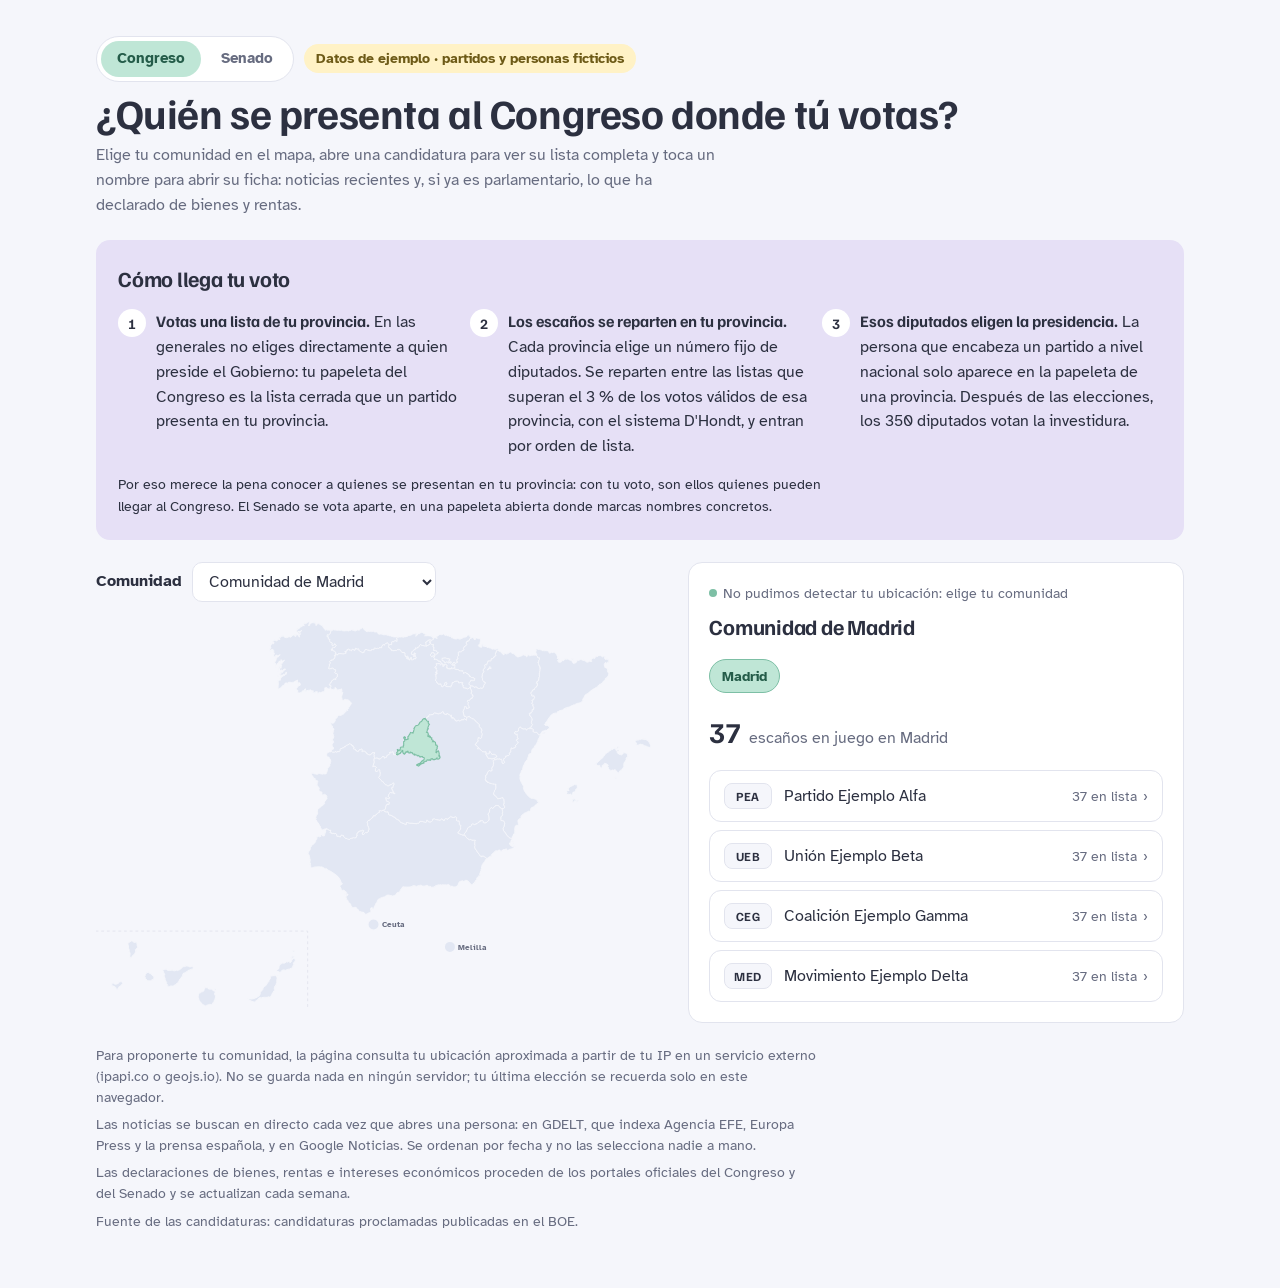
==== congreso/index.html @ 49b3df63 "rewrite" ====
<!doctype html>
<html lang="es">
<head>
<meta charset="utf-8">
<meta name="viewport" content="width=device-width, initial-scale=1, viewport-fit=cover">
<title>Candidaturas al Congreso</title>
<meta name="description" content="Quién se presenta en tu provincia a las elecciones generales y cómo llega tu voto a sus candidatos.">
<link rel="preconnect" href="https://fonts.googleapis.com">
<link rel="stylesheet" href="https://fonts.googleapis.com/css2?family=Atkinson+Hyperlegible:wght@400;700&family=Familjen+Grotesk:wght@600;700&display=swap">
<link rel="stylesheet" href="../comun/estilos.css">
</head>
<body>
<div class="wrap">
  <header>
    <div class="top">
      <nav class="camaras" aria-label="Cámara">
        <a href="./" aria-current="page">Congreso</a>
        <a id="otra-camara" data-base="../senado/" href="../senado/">Senado</a>
      </nav>
      <p class="aviso" id="aviso" hidden>Datos de ejemplo · partidos y personas ficticios</p>
    </div>
    <h1>¿Quién se presenta al Congreso donde tú votas?</h1>
    <p class="lead">Elige tu comunidad en el mapa, abre una candidatura para ver su lista completa y toca un nombre para abrir su ficha: noticias recientes y, si ya es parlamentario, lo que ha declarado de bienes y rentas.</p>
  </header>

  <section class="intro" aria-labelledby="t-intro">
    <h2 id="t-intro">Cómo llega tu voto</h2>
    <ol>
      <li><span class="paso">1</span><p><b>Votas una lista de tu provincia.</b> En las generales no eliges directamente a quien preside el Gobierno: tu papeleta del Congreso es la lista cerrada que un partido presenta en tu provincia.</p></li>
      <li><span class="paso">2</span><p><b>Los escaños se reparten en tu provincia.</b> Cada provincia elige un número fijo de diputados. Se reparten entre las listas que superan el 3&nbsp;% de los votos válidos de esa provincia, con el sistema D'Hondt, y entran por orden de lista.</p></li>
      <li><span class="paso">3</span><p><b>Esos diputados eligen la presidencia.</b> La persona que encabeza un partido a nivel nacional solo aparece en la papeleta de una provincia. Después de las elecciones, los 350 diputados votan la investidura.</p></li>
    </ol>
    <p class="nota">Por eso merece la pena conocer a quienes se presentan en tu provincia: con tu voto, son ellos quienes pueden llegar al Congreso. El Senado se vota aparte, en una papeleta abierta donde marcas nombres concretos.</p>
  </section>

  <main>
    <div class="mapa-caja">
      <div class="selector">
        <label for="sel-ccaa">Comunidad</label>
        <select id="sel-ccaa"></select>
      </div>
      <svg class="mapa" viewBox="0 0 800 560" role="group" aria-label="Mapa de comunidades autónomas">
<path class="marco" d="M-0.7,444.9L296.9,444.9L296.9,555.3"/>
<path class="ca" data-id="andalucia" tabindex="0" role="button" aria-pressed="false" aria-label="Andalucía" d="M323.8,301.5L325,301.9L326.8,303.2L328.2,303.6L329.5,303.3L329.2,305.1L328.4,306.4L328.7,306.8L330.4,306.9L330.4,307.6L331.3,308.1L332.1,307.6L334.9,308.1L336.5,307.9L338.2,310.3L337.9,311.7L338.6,312.1L339.6,311.7L341.8,312.2L341.9,312.7L343,312.7L342.7,311.9L344,310.8L343.6,310.3L345.3,310.2L346.3,310.7L347.2,310.8L347.7,312.8L348.8,313.5L349.8,314.6L352,315L352.7,315.7L354.3,315.8L355,316.7L357.6,314.6L358.6,314.6L361.3,313.8L362.3,314.2L362.9,313.8L364.6,314L365.5,312L365.4,311.2L366.1,311.1L366.5,310.1L365.7,309.1L366.4,307.2L367.7,306.7L367.9,305.5L369.6,304.5L370.1,304.7L371.9,303.9L373.1,304.2L374.2,303.3L375.9,304.2L375.1,305.1L375.6,305.8L374.7,306.7L373.6,307.1L373.9,309.2L375.5,309.4L378.1,306.6L380.2,306.9L380.6,305.9L381.3,306L382.2,305L382.1,303.2L382.9,302.9L382.7,299.9L382.1,299.1L381.5,297L380.7,296.4L381.4,294.4L380.3,293.3L380.4,292.5L381,290.8L383.1,289.2L384.5,289.3L384.8,288.1L387.6,286.2L387.8,285L388.8,285.1L388.5,284L389.2,282.9L392,283.2L391.9,282.3L392.6,281.5L394.2,280.7L394.9,279.8L396,279.2L396.1,278.5L397.1,278.9L397.1,278.1L397.8,278L397.1,275.7L397.7,276.1L399.8,275.9L400.6,276.3L402.8,275.2L403.7,275.4L404.7,276.3L404.7,277L407.1,277.7L409.8,277.5L410.3,278.9L410.5,281.1L412.4,282.3L413.6,282.3L415.6,283.3L416.8,283.5L417,284.5L418.6,284.9L420.5,286.1L421,287.5L422.9,287.9L423.1,288.6L423.9,288.3L424.1,288.9L425,289.2L426.1,290.4L427.6,292.6L429,292.8L433.1,294.6L434.6,295.6L435.3,295.3L435,293L435.8,292.5L437.2,292.6L440,293.5L443.6,293.5L446.3,294.1L450.1,294L451.6,293.5L452.4,293.6L453.6,292.6L453.6,291.6L454.5,291L456.3,290.9L457.3,291.4L457.7,290.9L459,291.4L461.2,291.8L462.3,292.3L463.7,291.7L463.8,289.2L465.5,289.5L466.1,291.4L467.1,291.5L468.5,292L470.5,291.4L472.4,289.6L472.4,287.7L474.5,287.3L475.2,287.4L476.4,288.4L480.6,288.8L482.7,289.4L485.3,287.1L488,290.4L488.5,289.7L488.3,288.8L489.7,287.4L490.6,287.1L492,287.3L492.7,288.1L493.9,287L496,285.9L496,285.4L497.5,284.5L497.8,283.8L499.2,284.9L501.6,285.6L503.9,284.6L504.7,284.6L506.1,285.7L505.7,286.5L506.1,287.3L505.7,288.7L506,289.8L506.9,290.3L507.6,290.1L509.7,290.5L509.4,291.9L510,293L509.9,295.6L510.1,296L511.7,296.4L512.1,297.4L511.7,298.2L511.8,299.2L511.4,299.9L511.8,301.7L511,302.6L509.8,304.5L509.2,304.9L509,305.7L507.6,307.3L508.8,308L509.6,308.1L510.7,308.8L512.7,309.3L513.1,309.8L515.3,310.2L516.6,310L518.5,311.1L518.6,312L519.5,313.4L521.2,315L523.1,315.9L524.1,317L525,316.4L526.2,316.2L527.2,317.4L529.2,317.2L530.6,317.6L531.6,317L532.5,317.6L531.7,319.1L531.7,320.3L531.4,322.7L532,325.2L531.5,325.7L531.5,328.2L533,330.8L534.1,331.8L534.2,332.5L537.8,337.4L539.2,339.5L540.9,340.5L540.6,339.6L543.8,339.8L547,341.9L548.6,343.2L547.8,344.2L547,344.2L546.3,345.2L545.6,347L543.5,349.5L542.9,350.8L542,351.4L541,354.7L540.8,357.4L540.3,358L540.2,360.2L539.1,362.1L539.2,363.2L538.3,364.7L538.6,366.8L537.9,367.6L537,367.4L536.2,368.2L535.7,369.6L534.9,369.6L534.2,370.5L534.5,372.9L533.5,373.1L531.9,375L531.8,376.5L530.1,377.3L529.3,379L528.2,379.1L526.5,379.8L523.7,376.4L521.8,374.6L520.7,373.9L518.8,373.6L517.1,374.4L516.1,375.4L513.9,374.1L512.8,374.8L510.2,375.4L508.7,377.7L507.9,380.3L506.6,381.8L504.5,382.8L502,383.1L500.3,382.1L499.3,381.8L498.3,382.4L497.7,382.3L495.9,380.2L494.9,379.6L494,379.5L492.4,380.3L490.4,379.9L488.3,380.1L486.4,379.8L484.7,380.1L482.6,380L482.4,380.3L480.8,379.8L478.2,380.8L476.7,380.8L475.7,382.2L473.6,382.9L473.4,383.3L470.5,383.3L468.7,381.8L467.5,382.4L466.3,381.9L465.4,380.9L462.8,380.8L462.2,381.7L460.3,381.6L459.6,381.9L458.7,381.3L458.2,381.8L457.1,380.9L455.3,380.5L453.9,380.8L453.3,381.2L451.6,381.4L449.9,382.2L448.4,381.5L445.2,381L444.4,381.2L443.3,382.3L440.6,382.9L437.4,383.2L435.9,383L433.4,383.1L430.9,382.6L429.3,383.9L428.4,385.8L427.2,387.1L425.9,389.6L424.6,390.5L422.8,390.8L421.8,391.6L420.5,394.4L418.9,394.6L418.2,395.3L416,395.6L411,394.4L409.2,394.4L407.6,394.9L404.4,397.1L403.3,397L402.1,397.6L401.1,397.6L400.1,398.4L398.9,398.7L398,399.4L397,399.4L395.1,401.6L393.9,405.1L393,405.6L391.7,408.6L390.9,409.6L390,412.1L389.8,413.6L389.2,413.7L388.3,413.1L387.8,412.2L386,412.3L385.3,413.3L385.4,415L386.2,414.7L386.2,415.4L385.3,415.3L385.8,415.9L385.3,417.1L386,417.4L385.8,418.1L384.3,419.2L383.3,419L382,419.9L379.4,421.1L378,421.3L376.1,419L374.2,418.2L373.4,418.6L371.7,417.9L370.3,417L369.7,417.5L368.5,416.1L367.4,414.4L366.3,413.2L364.6,411.6L363.3,411.5L361.4,411.9L360.3,411.5L359.3,411.7L357.4,408.3L357.1,407.1L356,405.6L354.7,405.4L353,401.4L351.5,400.1L350.8,397.5L348.7,393.3L347.9,392.2L349,392.5L349.9,394.2L349.6,394.8L350,395.9L351.2,396.3L351.8,395.2L352.7,395L353.6,393.8L353.6,393.1L352.4,392.7L352,393.8L351,394L350,393.1L350.9,392.9L351.5,390.5L350.8,389.6L349.7,389.8L349.1,388.5L348.2,387.7L346.5,387.3L345.8,387.8L344.2,386.8L344.2,386L342.2,382.1L342.2,381.1L343.3,380.6L345.7,378.7L345.5,378.1L344.3,377.5L342.4,372.4L341.7,371.3L339.8,368.7L336.6,366L331,362.1L327.7,360.1L326.1,359.6L325.7,359L324.2,358.4L322.5,356.8L322.5,357.5L323.6,358.5L320.9,357.1L318.3,355.5L316.2,354.8L315.8,355L312.8,354.7L307.3,354.9L306,355.2L302.9,356.4L301.4,355.7L301.1,352.8L300.5,352.1L301.1,350.8L300.3,348.9L300.3,346.7L300.6,346.1L300.6,344.4L299.6,343.5L300.3,342.8L299.9,342.4L299.9,341L299.5,340L299.7,339.2L299,338.7L298.6,337.2L297.9,337.2L297.4,335.6L298.1,335.3L297.7,334.7L298.3,334.3L298.9,332.9L300.5,330.7L300.9,327.9L302.3,325.6L302.1,324.9L303.3,324.5L304.1,323.6L306.6,321.7L308.5,318.7L308.4,317.6L309.6,316.3L310,314.5L309.4,313.3L310.1,312.6L311,312.9L312,312L313.2,312.7L315.5,312.1L315.1,310.8L316.5,310L317.8,310.6L317.9,311.4L318.7,311.8L319.6,311.2L320.5,311.3L320.6,309.9L321,309.7L321.2,307L321.8,307L322.5,304.6L322.1,304L322.8,302.7Z"><title>Andalucía</title></path>
<path class="ca" data-id="aragon" tabindex="0" role="button" aria-pressed="false" aria-label="Aragón" d="M520.1,145.1L518.9,144L516.3,143.4L516.1,141.7L515.4,138.3L514.9,138.1L515,136.5L515.5,135.6L515.2,134.6L515.7,134.5L516.8,133.2L516.8,130.9L517.3,129.8L519.5,130.3L520,130.6L519.8,132.7L521,132.8L521.4,132.3L523.2,131.4L523.8,131.4L523.3,130.3L523,128.6L521.9,127.4L521.9,125.5L522.3,124.4L521.1,122.8L521.1,121.5L522.4,121.3L523.8,121.5L524.7,119.7L525.6,119.3L526.1,118.1L527.9,118L528.2,116.3L528.8,116.1L529.1,114.7L527.8,114.2L528,113.4L527.1,112L526,111.5L526.3,110.7L527.2,109.5L526.9,107.6L526.6,107.7L526.2,106.3L525.5,105.3L525.3,102.4L524.9,101.8L525.8,101.3L525.5,100.2L526.1,100.8L527,100.7L527.7,101.1L528.7,100.7L529.7,102.1L530.8,102.6L531.9,102.8L532.4,102L533.1,102L534.7,102.7L535.4,103.9L536.9,104.5L538.2,104.5L539.1,103.7L540.2,103.7L541,104.1L542.2,104.1L542.8,103L543.6,102.5L544,100.4L544.9,98.5L546.2,97.2L545.9,95.7L544.3,95.7L543.6,94L542.4,93.1L542.4,90.3L541.5,89.2L541.4,88.2L541.9,87L542.2,85.3L541.8,84.6L543.4,82L544.2,81.1L543.9,80.3L543,80.1L543.6,78.5L543.5,77.7L544.4,76.3L545.4,75.8L546,74.5L545.8,73.9L545.1,73.1L546,70.7L547.5,71.3L548.4,70.9L548.3,69.4L549.9,68.2L549,67.8L549.8,67.7L549.9,65.8L552.2,65.6L553,65.8L554.2,65.4L554.4,64L554,63.2L554.4,62.7L556.6,62.4L557.4,61.9L558.2,60.2L559.1,60.2L558.9,59.3L560.3,59.1L560.9,57.9L560.3,57.1L560.6,56.8L560.3,54.7L560.6,54.7L561.7,53.2L561.5,51.8L562.8,50.7L563.9,50.5L564.8,50.7L564.8,51.8L566.1,52.7L566.8,52.4L567.6,53.4L569.9,54.8L570.1,56.2L570.9,55.9L571.5,56.4L571.4,57.3L572,57.4L572.2,56.6L572.8,56.7L572.8,55.7L573.4,54.9L576,56.2L577.2,55.4L577.8,55.9L578.9,54.9L579.5,53.8L580.3,53.9L580.7,53.1L582.1,53.6L583.6,54.9L585.9,55.9L586.6,55.1L587.1,56.6L587.5,56.7L588.8,58.3L588.9,58.9L590.4,59L590.7,60.1L593.1,60.4L594,59.5L594.9,59.7L596.4,58.5L597,58.8L598.1,58L599,57.9L599.5,57.2L600.6,57.5L601.5,58L602.7,58L603.2,59.1L604.2,60.1L605.3,59.2L605.2,58.3L606.4,57.2L607.9,58.3L608.9,58.7L611.1,58L612.5,58.3L613,57.7L615.2,57.8L615.8,57.6L617.8,57.8L618.7,59L619.3,59.3L619.6,60.8L621.2,61.5L622.3,61.4L622.1,63.9L621.4,65.2L621,66.7L621.6,67L620.9,68L620.1,68.1L620.9,69.4L621.1,70.7L622.1,71.6L621.8,72.2L622.7,73.1L621.9,74.2L623.8,74.7L622.7,75.6L622.8,76.1L623.7,76.2L623.1,77.4L623,79.8L622.3,81.5L622.4,82.2L621.9,84.2L622.6,84.6L622,85.3L622.4,87.6L621.8,88.3L621.4,91L621,91.8L621.5,92.3L621.3,93L620,93.7L619.5,95.4L619,94.9L618,97L619.6,97.3L619.4,99.3L620.1,99.9L619.1,100.5L619.1,101.1L618.3,101L617.8,102.8L616.6,102.9L615.7,104L615.3,105.9L612.7,106.6L612.7,107.9L612.2,107.5L611.7,108.9L610.3,110.7L610.3,111.7L611.7,113.2L611.3,113.7L611.5,114.9L613.6,115L614.5,114.5L615,115.3L614.8,116.4L615.5,117.5L614.5,119L614,120.4L611.7,120.9L612,122.1L612.5,122.4L612.2,124.5L611.4,125.6L613,126.6L613.7,127.6L612.8,128.9L613.7,129.5L613.6,130.1L614.5,131.3L614,134.1L613,133.9L612.3,134.3L611.9,137.5L610.7,138.4L610,138.4L610,139.5L608.5,139.3L608.1,139.9L608.5,140.3L608.3,142L609,142L609.1,143.2L610.5,144.5L611.6,145.2L610.9,145.4L611.9,146.7L612.1,147.9L611.9,149.4L611.4,149.9L610.7,152.3L611.4,152.8L611.3,153.7L612.6,155.4L611.8,156.5L611,157.3L610.9,158.3L610.2,158.4L609.4,159.4L608.9,159.2L608.8,160.4L607.8,161.2L606.6,160.8L605,161.7L604,163L603.3,162.8L603.3,161.8L602.7,161.2L601.2,161.2L600.9,161.6L599.5,161.5L596.9,160.3L596.1,159.3L596.1,158.7L594.2,159.1L593.1,160.7L592.7,162.6L593,164L592.4,164L589.9,165.7L589.4,164.8L588.2,165.1L587.3,166L587.8,166.4L587.6,167.9L590,168.8L591,168.2L591.1,170.9L591.5,171.8L591.1,172.9L592.2,174.2L592.4,175.4L590.1,176.4L589.7,177.2L590.3,178.1L591.4,178.8L592.2,179.8L592.5,181L591.4,181.5L589.5,183.8L588.2,185L589,186L589,186.7L586.4,188.4L585.7,188.2L584.7,188.9L583.4,188.5L582.7,187.9L582.2,191.1L581.8,191.6L582,192.9L581.5,194.2L580.7,194.5L579.9,195.9L580.6,197.5L580.2,197.3L579.3,197.8L578.6,198.7L577.1,199L576.5,199.5L574.8,199.6L574.7,201.2L573.8,202.3L572.2,203L571.8,204.7L572.6,206.7L574,208L572.9,208.6L571.3,210L570.5,209.8L569.5,209L569.9,207.7L569.2,206.4L569.4,205.2L568.8,204L568.3,204.4L566.9,203.6L565.4,203.4L564.5,203.8L563.2,203.5L561.3,204L560.5,204.6L559.8,204.3L558.8,202.3L559.9,202L561.9,200.7L562.3,199.4L560.7,197.9L559.7,197.6L558.7,196.8L556.6,197.2L555.5,197.1L555,196.6L554.8,195.6L553.5,194.2L552.8,192.8L552.3,192.6L551.9,193.6L552.1,195.6L550.8,196.5L550.3,196.2L549.3,196.4L547,195.9L547.1,195.3L547.2,193.2L545.8,194L544.3,193.1L543.1,193.8L541.8,192.7L540.9,191.6L540.3,191.3L538.1,189.4L537.8,188.7L536.8,188L536.4,188.1L536,189.8L535.3,188.5L536.5,187.6L535.4,186.4L534.6,186L533.1,183.9L531.9,183.6L532.1,182.8L532.7,182.8L534,180.1L536.1,178.7L535.6,175.9L536.1,174.6L535.8,174L536.5,173.2L536.9,173.7L538.1,173.7L539.6,174.6L541.7,172.7L540.8,171.8L541.7,169.4L541.7,167.9L540.7,166.3L540.5,165.2L541.3,164.1L540.9,161.2L539.9,160.6L537.7,158L537.5,157.1L538.1,155.6L535.8,153.1L533.6,151.4L531.8,149.7L531.3,148.7L530,147.6L527.7,147L526.2,145.5L524.8,145.4L524.1,143.9L523.7,143.7L521.8,144.6L520.2,144.9ZM552.4,74.1L551.5,76L554.1,76.5L554.4,75.9L553.7,74.8ZM550.8,76.3L549.6,77.3L549.5,78.5L550.6,77.7Z"><title>Aragón</title></path>
<path class="ca" data-id="asturias" tabindex="0" role="button" aria-pressed="false" aria-label="Principado de Asturias" d="M329.6,23.4L329.7,22.8L331.8,22.9L332.8,22.1L334.1,22.2L335.5,22.7L335.7,22.5L337.2,22.6L337.9,23.2L338.8,23.2L339.5,22.5L339.8,22.9L340.7,22.8L341,23.2L341.6,22.8L342.5,23.2L343.5,22.7L344.6,22.7L346,23.5L346.4,23.4L348.4,23.8L350.3,23.7L350.4,22.7L351.9,23.7L353.2,23.4L354.1,23.8L355.5,23.4L356.5,23.3L358.8,22L360.2,22.8L360.8,22.6L360.7,23.2L361.5,23.1L363.6,23.9L365.3,23.3L367,22.4L367.4,22.6L369.3,22.7L370,22.3L369.7,21.8L371,21.2L371,20.5L372,20.6L373.1,19.7L373.1,18.8L373.7,18.9L374.2,19.8L375.8,20.2L375.6,21L376.9,22.7L377.6,23.1L378.8,23.5L379.1,24.5L380.8,24.8L381.9,24L382.6,24.5L385.6,24.3L386.4,24.7L387.4,24.4L389.5,24.2L390.5,25.2L393.6,25.2L394.9,26.1L394.8,26.6L396.4,27.7L396.8,28.4L399.9,27.9L400.4,28.2L401.5,28.3L402.1,28.8L404.3,29.2L405.7,29L407.1,29.1L409,29.7L409.5,30L410.6,29.9L411.3,30.4L413.4,30.7L414.3,31.3L416.6,31.7L417.6,32.1L420.4,32.2L420.8,32.5L421.6,32.1L422.8,32.4L422.9,33L422,33.8L422,35L422.5,35.2L422.5,38.2L421.9,38.8L421.5,38L419.3,37.4L418.2,38.6L418.4,38.9L415.7,39L414.8,39.5L415.1,40.8L414.6,41.9L414.7,43L413.9,43.2L413,42.8L411.3,43.5L410.6,43.4L410.7,42.9L410,42.1L409.5,40.9L408.6,40.4L407.7,41L406.9,41.1L404.8,43.2L404.8,43.9L403.9,43.2L403.3,43.2L402.5,43.7L401.9,43.5L401.9,44.1L401.2,45.2L400.9,47.4L399.5,47.4L399.2,46.7L398.5,47.4L397.7,47.5L396.5,48.3L394.7,48.1L394.2,48.7L393.1,48.3L392,48.3L391.9,47.7L390.4,48.1L390.1,50.1L387.9,49.7L386.8,49.8L386.2,51.4L385.8,51.1L384.6,51.6L383.5,51.4L383.2,50.9L381.2,50.8L379,49.5L377.5,50.3L377.2,51.3L376,53.1L376.3,53.8L374.6,54.4L373.1,54.3L372.5,53.3L371.5,53.4L371.5,52.7L370.8,52.8L369.8,51.8L369,51.5L368.5,50.2L368.8,49.6L368.4,49L366.7,49.5L364.3,48.3L363.9,48.8L363.7,50.6L362.2,51.1L361.7,50.4L360.3,49.6L359.3,49.7L358.7,51L358.8,51.7L357.4,51.3L356.7,50.3L356.3,50.7L355,50.4L355,49.8L354,49.1L353.4,49.9L352.5,50L352.6,51.1L351.9,51.2L352,52L350.6,52.8L349.4,52.3L349.7,53.6L351,53.8L350.7,54.5L351,55L349.3,55.3L348.8,56L348.1,55.6L346.9,56.3L345.4,56L344.4,56L344.3,55.6L341.3,55.7L340.1,55.9L338.8,57.6L338.1,57.6L338.2,56.8L336.3,55.9L335.7,55.2L335.9,53.7L334.3,51.9L333.3,52L332.1,50.8L331.9,49.7L331.2,50L331.2,51.8L330,50.3L330.6,49.2L331,49.8L331.1,48.4L331.8,47.5L332.9,47.2L333.1,47.7L333.9,46.8L334.9,46.8L335,46.3L336.5,45.2L336.8,44.2L336.2,43L334.8,41.9L334.4,43.4L333.8,43.5L332.4,44.6L331.7,44.5L330.9,42.8L331.5,41.6L331.3,40.9L330.2,40.7L329.9,39.8L329.5,40.3L328,38.7L327.7,37.5L328,35.8L326.6,35.6L326.2,34.4L325.6,34.2L325.8,32.1L325.4,31.5L324.7,32L324,31.5L324.3,30.2L324.3,29.1L325.3,29.1L325.9,29.5L327,29L327.3,28L329,26.9L329.1,25.3Z"><title>Principado de Asturias</title></path>
<path class="ca" data-id="baleares" tabindex="0" role="button" aria-pressed="false" aria-label="Illes Balears" d="M670.2,257.4L669.5,256.9L669.6,256.3ZM668.6,251.4L668.4,252.3L668.7,254.5L667.8,254.1L667.4,254.7L666.7,253.2L665.9,252.7L664.4,253.2L664,252.7L662.7,252.8L662,254L660.4,252L661.1,249.6L660.2,248.8L660.8,248.2L662.1,248L663.8,247.6L662.8,246.3L662.9,244.9L663.6,243.8L665.4,242L666.1,242.6L666.4,241.7L667.7,241.5L668,240.7L668.6,241.2L669,240.3L670.8,240L671.1,239.3L672.1,238.9L673.3,240L674.6,239.7L675.5,240.6L674.8,240.9L675.1,242L676.1,242.7L674.9,244L674.9,245.4L673.7,245.4L673,246.1L673.1,247.9L672.3,248L672.2,248.7L671.1,249.9L669.6,249.9L669.6,250.7L668.9,250.7ZM669.2,264.6L668.6,261.9L668.8,261.9L668.3,260.6L669,259.9L669.9,260.2L670.4,258.2L671.1,259.5L672.1,260.1L673.1,261.6L674.8,262.3L676,261.1L676.9,261.8L676.7,263.2L674.7,263.3L672.5,262.1L671.1,262.1L670.7,263.1ZM700.4,211.2L700.5,210.7L701.5,209.7L701,210.9ZM712.4,210.9L712.1,211.7L710.9,211.9L710.1,212.8L710.3,214.3L710,216L709.1,216L707,213.9L707.3,213.1L706.6,212.3L705.3,213.1L705.4,212.5L704.7,212.5L704.1,213.5L703,211.8L702.1,211.4L702.4,210.7L701.9,210.2L702.2,209.2L703.3,208.7L704.6,207.3L706.2,206.2L707.4,204.4L708.6,203.3L709.6,203.2L710.6,202.2L711.9,200.3L712.3,199.4L713.4,198.7L713.5,197.8L714.2,197.4L714.6,196.6L716.1,195.3L716.4,195.5L717.4,194.7L717.2,194.1L718.5,193.9L720.3,192.5L721,192.2L722.1,190.9L723.3,190.5L723.8,189.6L725.3,190L726.7,188.3L728.1,188.3L727.9,188.8L730.4,188L731.3,186.7L732,186.3L732.7,186.6L733.9,185.9L733.6,186.9L732.8,187.2L731.8,188.2L730.9,188.2L730.1,189.4L729.4,189.2L729.1,190.4L729.7,191.5L730.6,191.8L731.4,191.1L731.8,191.3L733.6,189.5L734,189.7L733.4,190.7L733.9,191.4L733.4,192.4L731.1,193.1L731.4,194.6L733,196.3L735.5,197.3L737.3,197.7L739.9,195.8L740.1,194.4L740.5,194.1L742,195L743,195L744.3,195.8L745.3,195.6L745.3,196.9L746.2,196.8L745.6,197.7L745.9,200.4L745.3,200.5L745.3,201.7L744.2,201.6L743.7,202.7L743.6,204.2L744.4,204.7L743.5,204.9L743.2,206.3L742.2,206.9L740.7,209.4L740.4,211.1L740.6,213.9L739.9,214.8L739.8,215.5L738.9,217.2L738.4,216.9L737.7,218.6L737.1,219.1L736.1,219.1L735.1,220.2L733.5,222.7L732.7,223L732.2,222.3L731.2,221.7L730.5,220.7L729.6,220.8L729.8,219.7L728.5,218.7L727.1,218.6L726.3,219.2L725.1,218.8L723.6,219L723.1,219.6L722,219.2L721.4,219.5L719.6,218L719,216.9L719.2,215.9L717.9,214L718.8,212.3L717.6,211L715.9,210.1L713.6,209.6L713.5,210.8ZM729.5,231L728,230.2L728.4,229.5L729.4,229.7L729.2,229L730.5,229L729.8,229.7L730,230.8ZM772.2,185.5L769.7,184.7L768.7,184L766.2,182.9L765.9,183.1L763.6,182.5L761.3,183.7L758.3,184.2L758.2,182.7L758.6,182.2L757.9,180.4L756.6,180.3L756.4,179.4L757,178.7L757.3,177.6L758.5,177.1L759.5,177.1L760.2,176.6L760.8,177.1L761.1,176.6L762.6,176.1L763,176.5L765.1,175.9L765.5,175.5L766.3,176L767.6,175L768.5,176.1L769.5,174.9L769.3,176.3L770,176.5L769.6,174.7L770.8,175L770.7,175.8L771.8,176.8L771.9,176.1L773.5,177.8L774.5,177.4L775,177.6L775.2,179.3L776.4,180.1L776.3,180.7L776.8,181.8L777.7,182.4L778.1,183.3L777.4,183.3L778.1,184L778.2,184.9L778,186.3L777.2,187.2L775.8,187L773.4,186.2Z"><title>Illes Balears</title></path>
<path class="ca" data-id="canarias" tabindex="0" role="button" aria-pressed="false" aria-label="Canarias" d="M31.6,524.5L30.7,525.5L30.5,526.8L29.5,527.3L28.4,526.3L27.9,524.5L27,523.3L23.4,521.6L22.4,521.4L21.8,520.5L22.4,519.7L22.9,518.1L24.1,517.7L25.2,518.9L27.2,519.6L28.6,519.4L31.2,518.3L32,517.6L31.9,516.6L34.1,516L36,516.1L37,517.3L37.3,518.6L34.2,521.9L33.6,522.8L32.2,522.9ZM47.8,476.3L47,474L46.5,473.3L46.8,472.2L46.4,470.7L45.6,468.7L45.6,465.1L44.9,463.5L45,462L45.9,461.1L46.8,460.8L47.6,459.8L50.4,458.5L51.5,459.6L53.2,460.7L55.8,460.7L57.2,461.4L57.7,463.6L57.5,464.6L58.5,467.5L57.9,468.7L57.1,469L55.4,470.7L55.6,474.1L55.2,474.4L54.3,476.8L52.6,478L51.8,479.3L50.4,480.5L49.1,482.3L47.9,481.9L47.4,479.9L47.9,477ZM75.4,514.7L72.7,514.6L71.4,514L71.4,513.4L69.4,511.4L69.4,510.2L68.4,508.9L69.3,507L69.2,506L71.4,503.2L73.8,502.9L74.6,503.1L75.1,504.3L77.3,504.8L78.2,506.4L80.9,508.6L81.2,510.1L81,512.1L77.7,513.8L76.8,514.6ZM99.2,518L99.2,516.7L98,515.2L97.1,513.1L97,511.2L95.9,509.1L95.8,506.8L96.4,506L95.6,503.9L94.8,502.7L94.2,500.4L93.4,500L93.8,499L96.3,498.9L98.7,498.1L99.4,499.4L102.1,500.1L106.1,500L106.6,499.5L107.6,500.1L110.1,500.7L112.8,499.9L114.5,500.3L115.5,500.1L116,499.3L117.1,499.5L117.4,498.8L120.1,497.2L120.8,495.6L123.4,494.5L124,494.7L125.8,494.4L126.2,493.3L127.7,494.1L129.1,493.9L131.4,495.2L133.1,495.1L135.1,494.5L136.1,495.2L136.4,497L134.9,498.5L134.4,498.3L130.7,499.6L129.8,499.6L128.5,501.4L127.8,501.4L124.5,503.6L124.1,503.4L122.5,504.2L121.5,505.6L121.5,507.8L121.2,508.5L119.7,509.5L119.4,510.6L116.6,513.8L116.8,514.1L115.6,516.3L116,516.7L113.6,518.1L111.7,519.9L108.6,521.6L108.2,522.6L107.6,522.1L105.7,521.8L104.1,522.1L102.9,522.7L101.9,522.2L101.1,522.6L99.7,521.6L100.1,519.5L98.8,518.7ZM167.1,534.9L168,537.4L166.9,538.7L166.9,540L167.7,540.7L166.4,541L165.5,543.4L165.5,545.1L164,545.3L163.1,547.4L162.1,547.8L159.5,547.8L155.2,548.9L154.7,550L153,549.9L152.2,548.9L151.6,549.1L150.2,548L149.4,548.3L148.9,546.8L147.2,545.5L144.7,542.1L143.7,538.4L143.2,537.2L143.9,535L144,533.4L145.1,531.9L145,531.4L146.7,531.4L148.3,530.1L149.8,529.9L151.8,528.2L151.6,527.3L153.1,524.7L152.6,523.7L154,523.8L154.8,524.7L156.3,524.1L157.3,525.8L159,526.4L160.9,526.5L161.6,526.3L164.1,527.9L164.4,528.6L165.6,528.6L166.6,527.9L166.2,526.7L167.5,525.9L168.3,526.5L167.3,529L166.7,527.8L166.5,529L167.1,530.8L166.2,532.8L166.2,533.7ZM220.4,544.1L218,543.1L214.7,541.3L213.3,541.3L214,540.8L213.8,539.8L217.4,540.3L220,540L223.8,538.9L227.9,536.6L229.2,535.6L230.4,533.2L230.4,531.5L231.5,529.2L233,528.4L234,527L234.2,525.9L235.1,523.8L236.7,522.5L238.2,521.6L240,519L240.6,517.6L242.8,515.4L242.7,514.3L244.9,510.8L244.6,509.7L244.8,508.4L247.2,507.7L248.1,507.9L249.9,507.2L250.4,507.7L251.8,507.1L252.8,508L252.7,508.5L253.8,509.2L254.1,511.3L253.8,512.4L253.6,517.3L253.1,517.8L252.9,519.6L252.3,520.1L251.6,522.3L250.5,522.7L250.2,523.4L250.5,524.7L250,525.9L250.4,526.8L250.1,528.6L249.4,529L248.1,531.6L247.2,532.3L246.5,533.8L246.7,534.3L244.8,536.8L243.4,537.4L241.4,537.1L240.1,537.9L236.8,537.8L232.5,538.2L232.2,538.5L229.9,538.3L228.7,538.7L226.8,541.1L223.7,543.2L222.1,544.5ZM255,508.8L254.5,507.9L255.7,507.3ZM268,498.9L265.8,499.9L264.3,499.4L262.5,499.5L260.7,500.2L259.9,501.6L257.8,503.3L257.6,502.4L255.9,501.6L253.5,501.4L253.5,499.8L256.6,497.6L256.9,494.2L258.4,491.8L261.9,489.7L264,490.1L266.8,488.5L267.1,487.9L268.4,488.5L269.9,487.7L270.9,488L271.9,489.1L273.1,488.9L274.1,488L274.5,486.3L276.2,483.8L277.7,482.8L279.9,485.4L279,488L278,488.4L276.9,490L277.5,491.5L275.8,494.7L276,495.3L274.6,497L274.1,496.8L271,498.4L269.3,498.4ZM276.8,482.1L274.9,483.5L273.8,483.4L273.8,482.6L274.9,482.2L275.3,480.8L276.3,479.6L277.4,480.4L277.9,481.2ZM276.6,472.5L277.6,472.3L278.2,473.2L277.2,474.1L276,473.9Z"><title>Canarias</title></path>
<path class="ca" data-id="cantabria" tabindex="0" role="button" aria-pressed="false" aria-label="Cantabria" d="M410.6,43.4L411.3,43.5L413,42.8L413.9,43.2L414.7,43L414.6,41.9L415.1,40.8L414.8,39.5L415.7,39L418.4,38.9L418.2,38.6L419.3,37.4L421.5,38L421.9,38.8L422.5,38.2L422.5,35.2L422,35L422,33.8L422.9,33L422.8,32.4L423.6,32.3L424.3,32.6L425.4,32.2L428,32.4L429.3,31.8L429.6,32.4L431.5,32.6L433.2,32L433.8,32.1L437.7,30.9L438.8,29.9L438.9,30.3L440.9,29.7L441.8,29.8L443.3,28.9L443.8,28.3L446.4,27.6L446.8,27.9L448.7,26.9L449.7,27L450.2,28.2L448.8,28.8L448.6,29.8L449.1,30.4L448.6,31.3L449.9,30.5L449.5,30.1L450.3,29.2L451.2,29.2L450.1,28.6L451.7,28.6L452.6,27.6L453.5,27.6L454.9,26.6L456.1,26.4L456.7,25.8L457.3,26.1L458.4,25.9L458.8,26.7L459.8,26.8L459.8,27.5L461.3,28L462.8,28.2L463.1,29.1L461.8,29.4L461.6,31.2L462.2,29.6L463.2,30.7L465.1,30.4L465.3,30.7L466.8,30.4L468.6,31L469.4,31L470.7,31.5L471.1,32.4L471.7,32.5L473,33.6L473.3,33.5L473.4,35.2L473.2,36.1L471.9,36.3L471.3,37.1L469.2,36.5L468.2,36.8L468.1,36.3L467.1,36.7L466.3,36.6L466.5,37.5L464.9,37.9L464.3,39.2L462.5,39.7L463.1,41.3L463.1,42.6L463.8,45L460.4,44.9L459.1,44.4L457.5,44.1L456.9,44.3L456.5,43.4L455.1,42.8L454.1,44.2L453.9,45.1L453.1,46L452.2,46.8L451.2,46.9L451.2,47.7L450,48.1L449.2,47.7L447.8,47.8L448.4,48.9L447.8,50.1L446.3,50L445.6,51.4L444.3,51.9L443.4,53.1L442.6,55.8L443.2,56.8L445,57.2L445.1,56.6L446.4,56.1L446.4,54.8L447.2,54.5L448.6,55.8L448.3,56.4L447.8,56.3L447.2,57.4L446,57.1L446.3,58L445.6,59.5L446.9,59.9L447.3,59.5L447,58.6L447.4,57.9L448.9,58.9L448.5,59.7L449.2,60.6L449,62.5L447.5,63.2L446.3,62.2L445.7,63.2L445.8,64.1L445,63.8L444.4,64.5L443.2,64.7L442.4,64.1L442.5,63.3L442.2,60.9L441.6,61.5L441.8,62.2L440.7,63.1L440.7,64.3L439.3,64.6L438.7,63.1L437.7,62.9L436.7,63.2L435.4,61.8L436.4,60.7L436.9,61.1L437.6,59.7L436.7,59L434.9,60.4L433.9,59.4L433.4,56.7L433.3,54.8L432.4,54.2L429.2,53.9L428.2,52.8L427.2,50.7L426,50.2L424.9,49.4L424.4,50.6L422.7,50.1L421.3,51.6L419.5,50.8L418.2,51.7L416.5,51.2L415.4,51.6L414.4,51.2L414.7,50.2L413.5,49.8L413.4,48.8L411,47.4L410.3,46.1L410.9,44.6L410.3,43.8ZM435.5,61.5L435.5,61.5L435.5,61.5ZM439,62.2L438.3,61.2L438.1,61.8L438.5,62.9ZM468.9,38.1L469.9,38.4L469.8,39L469.2,39.7L469.4,41.1L468.6,41.5L468.2,41.1L468.2,39.2L467.9,38.5Z"><title>Cantabria</title></path>
<path class="ca" data-id="castilla-y-leon" tabindex="0" role="button" aria-pressed="false" aria-label="Castilla y León" d="M328.5,104.2L328.3,103.4L329.6,101.4L329.1,99.8L327.8,100L327,99.3L326.9,98.8L328.1,98.3L328.5,97.6L328.7,96.4L330.2,95.7L330.7,93.6L332.2,93L332.8,91.8L334,91.2L334.9,91.2L336.5,91.8L336,90.6L336.4,89.9L337.4,89.7L337.5,88.9L338.5,87.6L338.8,84.5L337.6,84.1L337.3,83.5L335.5,83.1L334.7,82L335.8,80.9L335.7,79.5L336.2,78.8L335.1,77.4L334.7,77.8L332.2,76.5L331.8,76L330.5,76.1L329.9,77.3L328.7,76.7L327.9,77L327,76.5L326.2,76.5L326.8,75.3L326.3,74.8L326.9,73.5L327.9,72.6L327.2,71.8L327.5,70.1L328.6,69.4L328.7,68.5L327.6,66.8L328.8,65.5L329.7,65.3L330,65.8L331.1,63.9L331.8,64.7L333.1,63.6L333.6,62.8L334.4,62.4L334.5,61.5L335.5,60.6L334.5,58L335.6,57.7L336.3,58.3L335.9,56.4L336.3,55.9L338.2,56.8L338.1,57.6L338.8,57.6L340.1,55.9L341.3,55.7L344.3,55.6L344.4,56L345.4,56L346.9,56.3L348.1,55.6L348.8,56L349.3,55.3L351,55L350.7,54.5L351,53.8L349.7,53.6L349.4,52.3L350.6,52.8L352,52L351.9,51.2L352.6,51.1L352.5,50L353.4,49.9L354,49.1L355,49.8L355,50.4L356.3,50.7L356.7,50.3L357.4,51.3L358.8,51.7L358.7,51L359.3,49.7L360.3,49.6L361.7,50.4L362.2,51.1L363.7,50.6L363.9,48.8L364.3,48.3L366.7,49.5L368.4,49L368.8,49.6L368.5,50.2L369,51.5L369.8,51.8L370.8,52.8L371.5,52.7L371.5,53.4L372.5,53.3L373.1,54.3L374.6,54.4L376.3,53.8L376,53.1L377.2,51.3L377.5,50.3L379,49.5L381.2,50.8L383.2,50.9L383.5,51.4L384.6,51.6L385.8,51.1L386.2,51.4L386.8,49.8L387.9,49.7L390.1,50.1L390.4,48.1L391.9,47.7L392,48.3L393.1,48.3L394.2,48.7L394.7,48.1L396.5,48.3L397.7,47.5L398.5,47.4L399.2,46.7L399.5,47.4L400.9,47.4L401.2,45.2L401.9,44.1L401.9,43.5L402.5,43.7L403.3,43.2L403.9,43.2L404.8,43.9L404.8,43.2L406.9,41.1L407.7,41L408.6,40.4L409.5,40.9L410,42.1L410.7,42.9L410.6,43.4L410.3,43.8L410.9,44.6L410.3,46.1L411,47.4L413.4,48.8L413.5,49.8L414.7,50.2L414.4,51.2L415.4,51.6L416.5,51.2L418.2,51.7L419.5,50.8L421.3,51.6L422.7,50.1L424.4,50.6L424.9,49.4L426,50.2L427.2,50.7L428.2,52.8L429.2,53.9L432.4,54.2L433.3,54.8L433.4,56.7L433.9,59.4L434.9,60.4L436.7,59L437.6,59.7L436.9,61.1L436.4,60.7L435.4,61.8L436.7,63.2L437.7,62.9L438.7,63.1L439.3,64.6L440.7,64.3L440.7,63.1L441.8,62.2L441.6,61.5L442.2,60.9L442.5,63.3L442.4,64.1L443.2,64.7L444.4,64.5L445,63.8L445.8,64.1L445.7,63.2L446.3,62.2L447.5,63.2L449,62.5L449.2,60.6L448.5,59.7L448.9,58.9L447.4,57.9L447,58.6L447.3,59.5L446.9,59.9L445.6,59.5L446.3,58L446,57.1L447.2,57.4L447.8,56.3L448.3,56.4L448.6,55.8L447.2,54.5L446.4,54.8L446.4,56.1L445.1,56.6L445,57.2L443.2,56.8L442.6,55.8L443.4,53.1L444.3,51.9L445.6,51.4L446.3,50L447.8,50.1L448.4,48.9L447.8,47.8L449.2,47.7L450,48.1L451.2,47.7L451.2,46.9L452.2,46.8L453.1,46L453.9,45.1L454.1,44.2L455.1,42.8L456.5,43.4L456.9,44.3L457.5,44.1L459.1,44.4L460.4,44.9L463.8,45L465.5,44L466.3,43.8L466.6,43.2L467.7,42.9L468.9,41.7L469.8,41.4L471,42.8L471.5,42.4L472.4,42.9L473,42.4L474,43L473.3,43.6L473.3,44.2L472.6,45.4L474.4,46.5L473.6,47.7L474.2,48L474.2,50L473.2,50L472.9,50.4L474.2,51.1L476.3,51.4L476.7,50.9L478.2,52.2L478,52.7L479.1,53.7L479.9,53.7L480.4,54.4L479.3,55.3L479.1,56L476.4,56.6L475.8,56L475.1,56.4L474.1,55.6L474.3,54.8L473,54.4L471.3,54.2L470.4,56.1L469.4,56.6L469.2,58L471,59.9L472,59.5L472.7,58.2L473.4,58.8L474.2,58.6L475.1,57L475.9,57.6L475.6,58.5L474,61.5L475.1,62.3L474.9,63.5L474.5,63.9L475.7,63.7L476.3,63.3L477.7,63.7L478.3,63.4L478.6,64.7L479.4,64.6L479.9,65.5L480.6,65.6L480.9,66.5L481.8,66.1L482.8,66.1L482.8,66.6L483.8,66.9L484.2,67.6L484.1,68.8L485.6,69.6L484.7,70.6L483.9,70.3L483.2,70.6L482.7,70L481.4,69.7L481,69.9L480.1,69.6L479.6,70.2L478.7,69.8L477.1,69.8L477.1,70.5L477.7,70.8L478,71.7L477.8,72.5L476.4,74.3L475.3,75L476.4,75.6L477.1,75.1L477.8,75.6L477.5,77L477,77.5L477.8,78.2L478.8,79.8L478.3,80.8L478.2,81.9L478.7,83.5L478.3,83.5L477.6,82.3L477.7,81.4L476.8,81.3L477,82L476.7,82.9L477.5,82.9L478.4,84.1L478.2,84.5L476.6,84.7L476.6,85.4L477.2,86L476.8,86.6L477.5,88.7L477.2,89.3L477.6,90.1L477.1,90.9L477.1,91.9L476.2,92.5L476.7,93.6L477.7,94.6L477.9,95.8L478.7,95.9L480,98.3L482.7,98.2L483.8,98L484.6,100.6L484.7,101.3L485.9,102.1L486.9,101L489.1,99.9L489.2,96.8L489.8,96L490.8,96.3L491.4,95.8L492.4,96.8L492.5,97.8L490.7,100.6L491.2,101.8L492.7,101.5L493.9,102.3L494.4,101.9L495.7,101.7L497.6,102.3L498,101.3L498.5,99.6L499.9,98.4L499.5,97.7L499.8,96.1L500.9,96.4L501.9,95.9L502.7,94.7L504.5,94.3L507.2,94.1L508.6,94.7L508.7,95.8L509.2,97L510.4,96.2L512.9,95.9L514.6,96.2L514.7,97.1L513.4,97.8L513.7,98.8L515.2,100.1L515.6,101.1L515,101.4L515.4,103.1L516,103.5L517.5,103.5L518.5,104.1L518.8,103.4L520.7,105.1L523.2,104.3L523.5,103.6L524.6,103.2L525.3,102.4L525.5,105.3L526.2,106.3L526.6,107.7L526.9,107.6L527.2,109.5L526.3,110.7L526,111.5L527.1,112L528,113.4L527.8,114.2L529.1,114.7L528.8,116.1L528.2,116.3L527.9,118L526.1,118.1L525.6,119.3L524.7,119.7L523.8,121.5L522.4,121.3L521.1,121.5L521.1,122.8L522.3,124.4L521.9,125.5L521.9,127.4L523,128.6L523.3,130.3L523.8,131.4L523.2,131.4L521.4,132.3L521,132.8L519.8,132.7L520,130.6L519.5,130.3L517.3,129.8L516.8,130.9L516.8,133.2L515.7,134.5L515.2,134.6L515.5,135.6L515,136.5L514.9,138.1L515.4,138.3L516.1,141.7L516.3,143.4L518.9,144L520.1,145.1L520.2,146.3L519.6,147.9L520.4,148.8L520.1,149.2L517.6,147.6L517.1,146.9L516.6,147.7L515.7,148.1L515.5,148.8L513.1,148.1L512,149.8L510.8,149.6L509.7,150.4L508.4,148.9L506.6,150.3L505.9,150.6L505.4,149.8L503.9,149.6L503.3,147.6L502.2,147.5L501.8,146L501.1,145.3L501,145.7L499.7,146.6L498.8,146.1L499.5,144.5L498.5,144.1L497.8,144.4L497.8,143.7L498.8,143.3L498.8,142.1L497.4,142.7L496.6,141.5L495.7,141.7L494.1,140.9L493.8,139.7L492.1,139.9L491.6,141.2L489.8,140.8L487.9,140L487.5,137.6L486.3,137.3L485,138.1L484.9,138.9L482.5,139.7L482,139.4L480.3,140.3L478.5,139.6L474.7,138.9L473.5,139.8L472.9,141.3L472.1,141.3L472,140.5L471.4,141.5L470.1,141.2L469.6,141.8L468.4,141.4L467.2,141.8L467,142.8L467.2,143.9L465.6,143.8L464.7,145.5L463.4,145.8L462.7,146.7L461.9,146.5L459.5,147.1L458.2,148.2L457.5,149.6L456.5,150.8L455.1,151.5L454.2,152.5L453.6,153.9L452.6,155.3L451.5,156L448.8,156.7L447.7,157.8L447.1,159.1L446,161L446.4,161.2L446.2,162.6L445.6,164.1L445.7,164.7L445,166L445,166.7L444.1,166.5L443.4,166.9L441.4,166.3L440.4,167.8L440.4,168.7L439.9,168.9L438.9,170.3L438.6,171.5L437.5,172.3L437.7,173.7L437.5,174.9L438,175.2L435.9,176.2L434,176.3L433.6,175L432.9,175.1L432.9,176.2L433.3,176.3L433,178.4L431.5,179.2L431.7,180.1L431.7,184.4L431,185.1L431.4,186.6L428.1,186.6L427,187.7L427.1,189.6L426.2,190.2L426.5,191.3L424.5,191.5L423.6,190L422.8,190.2L423.5,192.7L421.9,194.5L422.4,195.7L422.1,196.6L421.6,196.7L420.1,197.6L419.2,197.7L417.3,197.1L417.3,195L416.7,194.6L416.8,193.3L415.5,193.9L415,193.7L414.3,194.4L412.6,193.7L412,194.7L412.5,195.8L411.2,197.2L409.8,197.7L407.7,199.2L408,200.1L407.7,201L406.4,201.3L405.9,201.7L404.5,202.3L404,199.8L402.1,200.2L400.7,201.5L399,203.3L396.7,203.8L396.3,202.6L394,202.2L392,202.5L391.2,202L390,199.5L390.2,198.7L389.9,196.8L390.4,196.3L391,194.3L388.8,194.9L387.6,194.8L387.1,195.8L386,196.3L385.9,197.2L383.5,197.8L380.9,196.6L380.3,196.7L379.8,195L378.8,194.9L378.5,193.8L377.1,192.7L375.3,192.5L374.2,193.2L373,192.9L372.7,192.3L373.5,191.5L373,189.5L372.2,189.5L370.9,190.7L370.8,190.1L369,191.1L368.7,192.4L367.9,193.1L367.3,193L364.6,191.7L364,190.9L364.2,189.9L362.7,189.8L361,189L361.4,188.8L361.4,188L362.2,186.9L359.8,185.6L360.2,184.5L359,184.8L358.8,183.7L357.9,183.4L357,182.3L355.4,182.2L354.9,182.9L353.2,183.9L351.7,184L350.4,185.3L349.9,186.5L348.2,186.5L347.4,187.8L346.4,187.9L343.5,189.1L342.5,190L342.3,190.8L342.6,192L341.3,193.1L337.9,193.3L337.1,194.4L336.1,193L334.5,194.1L333.6,193.9L332.7,194.2L331.3,193.8L330.3,192.7L330.3,191.4L332.2,189.9L333.3,189.4L333.2,188.3L333.7,187.9L332.2,186.2L331.5,185.2L331.1,183.3L332.7,180.5L333.4,180.2L333.1,178.7L333.3,178.2L331.5,177.3L331.8,175.9L332.6,175L333.7,172.4L333,169.9L333.2,169.5L332.4,168.1L332.7,165.8L333.1,165.3L332.9,162.7L333.8,162.6L333.5,160.8L332.3,160.4L332,159.8L332,158.7L331.6,157.2L331,156.7L329.8,154.6L329.2,154.5L328.9,153L329.4,152.6L331.4,153.3L332.7,153.2L333.7,152.8L336,149.4L335.4,148.3L335.6,147.8L337.9,145.8L338.6,144.8L338.6,144.1L340.4,142L341.1,142.3L342.8,141.8L342.8,142.4L344.2,142.2L344.4,141.6L345.5,140.8L346.2,141.3L347,140.7L346.6,140.3L347.5,139.5L348.2,139.6L349.6,137.1L350.4,137L351.2,136.4L350.5,135.9L350.6,135.3L351.6,134.8L352.1,135.5L353.6,135L352.9,134.1L354.4,132.7L354,131.9L354.7,131.1L354.9,130.4L356.2,129.3L355.9,128.7L356.8,128.3L357.8,126.3L358.7,125.6L357.9,124.3L356.9,123.8L356.2,122.5L354.4,120.9L352.3,120.1L351.6,120.2L350.4,119.9L348.6,119.8L348.4,120.6L347.2,120.9L346.2,120.7L344.9,119.5L345.2,118.5L344.7,116.7L344.2,116.4L344.7,115.7L345.1,113.9L346.4,109.7L344.3,109.2L345.3,106.8L345.2,106.1L343.8,104.8L343.4,105.8L339.4,106.5L337.5,105.9L336.9,103.8L335.2,103.3L335.3,104.5L334.8,105.7L333.8,105.8L332.9,105.5L332.4,105.9L330.1,105.6L329.6,104.4ZM431.8,174L434.2,173.8L434.2,173.3L433.1,172.3L431.8,173.1ZM439,62.2L438.5,62.9L438.1,61.8L438.3,61.2ZM435.5,61.5L435.5,61.5L435.5,61.5ZM483,71.1L483.2,71.7L482.7,72ZM480.8,71L480.8,71L480.8,71ZM485.2,64.2L485.6,64L485.5,63L486.2,61.5L486.5,62.1L487.8,61.6L490.1,61.5L491.5,62.2L492.1,62.1L493.8,62.8L494.9,62.5L495.6,63.5L496.6,62.8L496.2,64.8L494.9,66.3L495.4,66.6L496.1,67.6L497.3,67.6L497.6,66.6L498.2,66.8L498.5,68.7L497.3,69.2L495.9,68.5L494,68.8L493.3,67.7L491.6,67.5L490.8,68.2L489,68.1L488.3,66.4L486.8,66L486.6,65.4L485.5,65Z"><title>Castilla y León</title></path>
<path class="ca" data-id="castilla-la-mancha" tabindex="0" role="button" aria-pressed="false" aria-label="Castilla-La Mancha" d="M402.8,275.2L405.1,274.6L405.9,273.5L406.3,272L406.6,269.9L407.1,268.5L408.3,266.8L410.2,266.8L411,267.2L411.4,264.5L410.9,263.7L409.8,263.6L408.6,262.8L408.1,263.1L407.4,262.1L406.2,257.8L407.4,257.8L409.5,259L410.5,259.2L411,258.4L411.6,258.4L411.9,257.5L410.5,256.7L409.9,255.8L410.6,254.3L410.8,252.8L411.7,252L412.5,250.3L414,250.8L415.3,250.6L416.5,250.9L418,251.8L419.2,252.1L418.5,251L416.6,249.7L416.5,247.9L415.7,247.3L414.5,243.9L416.7,243.5L416.5,242.5L418.2,238.4L417.3,237L416.4,237.8L414.8,238.9L414.2,239.6L412.7,239.8L410,241.4L408.4,240.8L407.4,240L406.8,240.1L404.4,237.9L402.4,235L401.4,235L399.7,233.3L398.8,231.8L396.5,229.6L396.4,229.2L398.2,226.9L398.6,224.1L399.1,223.1L397.7,221.3L398.3,220.7L397.9,218.7L396.4,218.8L394.8,220.4L394.5,221.1L392.2,220.7L391.9,218.8L392.3,216.7L393.3,215.6L392.9,214.7L391.6,213.8L389.8,213.9L388.3,214.5L388.8,212.4L390,209L390.2,207.4L389.7,205L390,202.8L391.2,202L392,202.5L394,202.2L396.3,202.6L396.7,203.8L399,203.3L400.7,201.5L402.1,200.2L404,199.8L404.5,202.3L405.9,201.7L406.4,201.3L407.7,201L408,200.1L407.7,199.2L409.8,197.7L411.2,197.2L412.5,195.8L412,194.7L412.6,193.7L414.3,194.4L415,193.7L415.5,193.9L416.8,193.3L416.7,194.6L417.3,195L417.3,197.1L419.2,197.7L420.1,197.6L421.6,196.7L421.8,197.2L423.3,197.6L424,196.8L425.8,195.9L426.8,195.8L427.3,195.2L427.3,194.4L429.4,192.8L429.5,191.4L430.4,191.8L430.5,193.8L431,195.3L431.8,196.1L432.3,195.6L432.9,196.5L433.9,195.5L434.9,193.6L436.6,193.8L436.6,192.8L437.5,192.5L438,193.5L438.9,194L438.7,194.8L440.6,195.2L441.5,193.8L442.6,194.6L443.8,194.7L443.7,195.4L445.1,196.8L446.6,196.6L446.7,197.8L447.5,197L448.2,197.7L450.1,197.8L450.7,198.8L451.4,199.1L452.8,198.4L454,200.3L455,200.7L456,199.8L457.5,200.5L458.1,200L458.6,200.9L460.6,201.7L460.5,203.2L460,204.6L459.4,204.8L458.9,205.8L458.4,205.6L457.8,206.6L457,206.5L456,208.1L455.2,208.6L455.6,209.6L454.7,209.2L453.6,210L453.6,210.5L452.7,210.1L451.9,211.2L451.5,210.7L450.1,211.4L450.1,212.4L451.7,212.9L452.8,213.5L454,212.2L454.7,211.8L455.3,210.7L456.6,209.9L457.2,210.3L458,209.6L459.9,209.1L459.5,208.1L461.3,207.3L461.4,206.7L463.8,206.4L464.7,204.8L466.1,204.9L467,204.7L467.1,205.2L468,204.8L469.3,205.3L469.9,204.5L469.9,203.3L471.8,202.9L472.9,204.3L474.5,204L475.3,204.2L476.9,203.5L478.3,202.1L478.5,203.5L480.3,203.6L481.4,203.1L482.5,202L482.8,201.1L481.7,199.7L481,199.3L481.2,198.2L482,198.6L481.4,197L481.6,195.8L480.8,192.7L480.1,191.9L478.5,193.1L477.8,194.6L476.9,194L477.3,192.8L477.4,190.5L478.5,189.4L478.8,188.5L478.4,187.7L478.9,187.2L478.7,186.6L479.2,185.7L478.7,185.3L478.2,183.9L476.5,183.8L476.5,181.9L476.2,180L474.1,178.7L472.4,179L472.9,178.2L472.7,177.1L471.5,176.6L470.9,175.9L471.3,175.1L470.6,174.4L471,173.6L469.4,173.2L469,171.6L468,171L467.9,172.2L467.1,171.5L467,172L465.4,171.2L466.6,169.4L466,169L466.1,167.4L465.2,166.3L463.8,166.1L464.8,164.1L464.9,162.1L466,161.5L466.2,160.7L465.4,160.4L466.2,157.8L467,156.2L466.9,155.6L467.8,154.9L466,152.8L466.4,151.6L466.4,150.7L465.6,150.8L464,149.7L463,147.9L461.8,147.4L461.9,146.5L462.7,146.7L463.4,145.8L464.7,145.5L465.6,143.8L467.2,143.9L467,142.8L467.2,141.8L468.4,141.4L469.6,141.8L470.1,141.2L471.4,141.5L472,140.5L472.1,141.3L472.9,141.3L473.5,139.8L474.7,138.9L478.5,139.6L480.3,140.3L482,139.4L482.5,139.7L484.9,138.9L485,138.1L486.3,137.3L487.5,137.6L487.9,140L489.8,140.8L491.6,141.2L492.1,139.9L493.8,139.7L494.1,140.9L495.7,141.7L496.6,141.5L497.4,142.7L498.8,142.1L498.8,143.3L497.8,143.7L497.8,144.4L498.5,144.1L499.5,144.5L498.8,146.1L499.7,146.6L501,145.7L501.1,145.3L501.8,146L502.2,147.5L503.3,147.6L503.9,149.6L505.4,149.8L505.9,150.6L506.6,150.3L508.4,148.9L509.7,150.4L510.8,149.6L512,149.8L513.1,148.1L515.5,148.8L515.7,148.1L516.6,147.7L517.1,146.9L517.6,147.6L520.1,149.2L520.4,148.8L519.6,147.9L520.2,146.3L520.1,145.1L520.2,144.9L521.8,144.6L523.7,143.7L524.1,143.9L524.8,145.4L526.2,145.5L527.7,147L530,147.6L531.3,148.7L531.8,149.7L533.6,151.4L535.8,153.1L538.1,155.6L537.5,157.1L537.7,158L539.9,160.6L540.9,161.2L541.3,164.1L540.5,165.2L540.7,166.3L541.7,167.9L541.7,169.4L540.8,171.8L541.7,172.7L539.6,174.6L538.1,173.7L536.9,173.7L536.5,173.2L535.8,174L536.1,174.6L535.6,175.9L536.1,178.7L534,180.1L532.7,182.8L532.1,182.8L531.9,183.6L533.1,183.9L534.6,186L535.4,186.4L536.5,187.6L535.3,188.5L536,189.8L536.4,188.1L536.8,188L537.8,188.7L538.1,189.4L540.3,191.3L540.9,191.6L541.8,192.7L543.1,193.8L544.3,193.1L545.8,194L547.2,193.2L547.1,195.3L547,195.9L546.7,196.6L547.2,197.4L548.7,198.2L548.2,198.6L549.9,201.4L550.3,202.5L551.9,202.4L553.9,202.7L555.5,203.3L558.8,202.3L559.8,204.3L559.4,204.7L557.4,205.6L557.3,206.7L557.9,207.5L557.9,210.3L557.5,211.4L557.5,213L556.2,215L555.3,216.8L556,218.9L555.4,220.1L554,220.5L551.7,219.6L549.8,221.6L549.2,223L548.3,225.8L546.6,226.6L547,229.8L546.5,230.9L546.6,232.2L546.2,232.2L547,234.2L547.9,233.9L547.9,235.1L548.3,234.7L549.3,235.2L549.7,237.1L550.6,236L552.2,237.3L553,237.2L554.3,238.3L554.9,237.8L556.5,238.4L556.8,238.1L558.9,238.9L559.4,238.3L560,238.9L561.1,238.9L561.4,239.3L561,240.7L561.2,243.3L560.6,246L559.3,247.5L558.9,249.6L558.3,250.1L558.4,251.2L558,251.7L558.2,253.3L559.8,254.3L562.8,257.8L563.5,259.1L565,259L568.8,258.3L569.4,257.6L571.1,257.8L571.3,259L572,260L572.8,260.4L572.4,262.4L573,264L572.7,264.7L572.9,266.2L571.6,266.7L573.3,270.2L573.9,270.7L572.1,273L569.5,273.2L568.7,273L565.6,270.5L565.3,269.2L562.5,268.4L559.9,269.5L558.6,271.3L556.3,273L555.2,271.6L553.7,272.5L552,274.7L552.2,275.4L552.1,278.3L550.7,279.4L550.3,281.1L551.3,283.8L551.7,287.6L551.6,289.3L549.1,291.3L548.5,292.2L547.3,293.1L544.1,293.3L543,292L543.3,290.8L542.3,290L541.7,290.4L540.6,289.8L539.4,289.9L539.6,290.7L538.5,290.5L539,291.2L537.8,291.5L537.3,292.5L536.3,292.5L534.5,294.3L530.9,295.6L530.2,295.5L529.3,294.7L528.1,294.5L527.1,295.7L526.8,296.7L525.6,298.2L523.1,299.1L521.5,300.3L520.9,302.5L520.3,303.2L519.5,305.4L517.2,307.6L516.7,308.8L516.6,310L515.3,310.2L513.1,309.8L512.7,309.3L510.7,308.8L509.6,308.1L508.8,308L507.6,307.3L509,305.7L509.2,304.9L509.8,304.5L511,302.6L511.8,301.7L511.4,299.9L511.8,299.2L511.7,298.2L512.1,297.4L511.7,296.4L510.1,296L509.9,295.6L510,293L509.4,291.9L509.7,290.5L507.6,290.1L506.9,290.3L506,289.8L505.7,288.7L506.1,287.3L505.7,286.5L506.1,285.7L504.7,284.6L503.9,284.6L501.6,285.6L499.2,284.9L497.8,283.8L497.5,284.5L496,285.4L496,285.9L493.9,287L492.7,288.1L492,287.3L490.6,287.1L489.7,287.4L488.3,288.8L488.5,289.7L488,290.4L485.3,287.1L482.7,289.4L480.6,288.8L476.4,288.4L475.2,287.4L474.5,287.3L472.4,287.7L472.4,289.6L470.5,291.4L468.5,292L467.1,291.5L466.1,291.4L465.5,289.5L463.8,289.2L463.7,291.7L462.3,292.3L461.2,291.8L459,291.4L457.7,290.9L457.3,291.4L456.3,290.9L454.5,291L453.6,291.6L453.6,292.6L452.4,293.6L451.6,293.5L450.1,294L446.3,294.1L443.6,293.5L440,293.5L437.2,292.6L435.8,292.5L435,293L435.3,295.3L434.6,295.6L433.1,294.6L429,292.8L427.6,292.6L426.1,290.4L425,289.2L424.1,288.9L423.9,288.3L423.1,288.6L422.9,287.9L421,287.5L420.5,286.1L418.6,284.9L417,284.5L416.8,283.5L415.6,283.3L413.6,282.3L412.4,282.3L410.5,281.1L410.3,278.9L409.8,277.5L407.1,277.7L404.7,277L404.7,276.3L403.7,275.4ZM469,174L469,174L469,174Z"><title>Castilla-La Mancha</title></path>
<path class="ca" data-id="cataluna" tabindex="0" role="button" aria-pressed="false" aria-label="Cataluña" d="M623.4,170L621.1,169.4L620.2,168.9L619.7,167.4L618,166.1L616.9,166.2L615,166L613.5,165.3L612.9,164.6L613,163.9L613.8,162.3L612.5,161.4L611.6,161.7L610.9,160.2L609.9,160.7L608.8,160.4L608.9,159.2L609.4,159.4L610.2,158.4L610.9,158.3L611,157.3L611.8,156.5L612.6,155.4L611.3,153.7L611.4,152.8L610.7,152.3L611.4,149.9L611.9,149.4L612.1,147.9L611.9,146.7L610.9,145.4L611.6,145.2L610.5,144.5L609.1,143.2L609,142L608.3,142L608.5,140.3L608.1,139.9L608.5,139.3L610,139.5L610,138.4L610.7,138.4L611.9,137.5L612.3,134.3L613,133.9L614,134.1L614.5,131.3L613.6,130.1L613.7,129.5L612.8,128.9L613.7,127.6L613,126.6L611.4,125.6L612.2,124.5L612.5,122.4L612,122.1L611.7,120.9L614,120.4L614.5,119L615.5,117.5L614.8,116.4L615,115.3L614.5,114.5L613.6,115L611.5,114.9L611.3,113.7L611.7,113.2L610.3,111.7L610.3,110.7L611.7,108.9L612.2,107.5L612.7,107.9L612.7,106.6L615.3,105.9L615.7,104L616.6,102.9L617.8,102.8L618.3,101L619.1,101.1L619.1,100.5L620.1,99.9L619.4,99.3L619.6,97.3L618,97L619,94.9L619.5,95.4L620,93.7L621.3,93L621.5,92.3L621,91.8L621.4,91L621.8,88.3L622.4,87.6L622,85.3L622.6,84.6L621.9,84.2L622.4,82.2L622.3,81.5L623,79.8L623.1,77.4L623.7,76.2L622.8,76.1L622.7,75.6L623.8,74.7L621.9,74.2L622.7,73.1L621.8,72.2L622.1,71.6L621.1,70.7L620.9,69.4L620.1,68.1L620.9,68L621.6,67L621,66.7L621.4,65.2L622.1,63.9L622.3,61.4L621.2,61.5L619.6,60.8L619.3,59.3L618.7,59L617.8,57.8L618.4,57.8L618.6,56.8L618.2,56.4L617.1,54.1L617.6,53.4L617,53L617.7,51.9L617.6,50.9L617.1,50.3L617.7,49.3L618.8,48.9L619.9,49.5L621.6,49.9L622.4,49.6L623.6,50.2L624.5,50.1L626.5,51.4L627.5,51.7L628.5,50.8L629.4,51.6L630.3,51.4L632.8,51.5L634.2,51.9L635.2,52.9L635.4,54.1L636.7,54.9L638.6,54.1L638.9,53.7L639.9,54.2L642.3,53.7L642.9,53.4L643.8,53.6L643.6,54.4L645.3,55.1L645.3,56.1L646.3,56.6L646.7,58.1L647.6,59.5L647.2,60.3L647.9,60.7L647.3,61.5L647,62.7L647.9,62.2L648.5,62.4L649.2,63.8L647.5,65.4L648.4,65.6L648.7,67.3L649.1,67.6L651.5,67.7L652.8,67.4L652.9,66.2L653.8,66.3L654.4,65.3L655.6,65.5L656.6,65.1L656.6,63.8L658.1,63.7L658.9,62.9L659.1,63.5L660.4,63.6L661.9,63.3L663.5,63.8L663.7,64.2L665,64.5L665.1,64.9L666.4,65L667,64.5L668.9,68.4L670.8,69.6L671.1,69.1L673.4,68.4L673.4,67.9L674.4,67.3L674.6,65.7L676,64.9L677.5,65.1L678.9,64.3L679.3,63.8L681,64.3L681.2,64L683.5,65.1L685.5,65.4L686.1,65.1L686.3,66L687.2,66.3L688.5,67.7L689,67.4L690.7,67.7L691.3,66.4L692.2,66.3L693.2,66.7L695.6,66.6L695.5,65.7L695,65.5L694.6,64.4L695.2,64.3L695.4,63.3L695.9,63.3L696.7,62.4L698.1,61.9L698.8,62.6L699.8,62.1L699.9,61.4L700.7,60.9L701,59.8L701.9,59.9L702.1,59.2L702.6,59.5L704,59.5L704.9,58.1L705.7,58.8L706.5,58.3L707.5,58.5L708.5,58L708.9,58.8L710.5,60.2L711.7,59.4L713.3,59.6L713.8,60.2L713.3,61.4L713.8,61.6L713.5,62.2L713.9,63.1L714.8,63.4L715.3,64.2L715.5,63.6L716.4,63.2L717.4,64.1L717.7,63.6L719.5,64L719.8,64.5L718.8,66.5L719.3,67.1L719.1,67.9L717.2,68.3L716.8,69.3L715.9,68.6L715.4,68.8L714.8,68L713.7,69L713.1,71.2L713.5,73.7L714,75L716.2,75.6L717.7,77.6L717.5,79.2L717.6,80.2L718.6,82.4L719.3,82.6L719.5,83.6L719,84.1L719.2,85.3L718.9,86.8L718.1,87.1L718.1,88.1L717.1,88.5L716.6,89.5L715.5,89.6L714.4,91.1L714.3,92.2L713.6,93.3L711.4,94.7L710,97.2L708.3,98.2L707,98.4L705.8,99.2L704.9,100.1L704.1,101.6L702.3,102.8L696.2,106.4L694.3,107.8L693.4,108.3L691.2,110.5L690.3,111.4L687.3,112.9L686.2,113.8L685.5,115.1L684.9,116.7L684,117.9L683.7,119.1L683.2,119L682.8,121.7L682.4,122.6L679.9,124.1L678,125L674.6,125.5L672.2,126.9L671.7,127.3L670.2,127.4L669.2,128.2L666.9,128.9L664.9,130.1L662.3,130.9L659.9,131.4L656.8,132.9L654.5,134.8L653.7,134.8L652.5,135.3L650.6,135.5L649.3,136.3L648.1,137.6L647.9,136.9L647.1,137.6L646.3,139.7L644.5,138.9L642.7,139.6L641.3,139.8L639.8,141.1L639,141.3L638,142.5L637.2,143.9L636.1,144.9L632.6,150.5L630.8,152.6L630.7,153.5L629.6,154.2L629.2,154.8L630.5,156.3L631.9,156.6L632.6,156L630.6,155.1L631.9,155L634.3,157.4L635.2,157.9L635.6,157.5L636.4,157.7L636.3,159.6L635.7,160.5L632.4,162.9L630.6,166L629.6,167.2L627.5,168L626.6,167.6L626.1,166.8L627.1,166.7L627.1,166.3L628.4,166.9L628.7,165.8L630.6,165.7L631.9,163.1L631.1,163L629.6,163.4L628.7,164L626.3,164.4L624.1,167.5ZM668.3,62.8L668.4,62.2L669.2,62.6L668.9,63.2L670.1,64.5L669,64.7L667.9,64.2Z"><title>Cataluña</title></path>
<path class="ca" data-id="valenciana" tabindex="0" role="button" aria-pressed="false" aria-label="Comunitat Valenciana" d="M583.7,315.4L582.5,315.4L581.8,314.8L580.8,314.7L579.5,313.6L576.6,310.7L574.4,307.2L571.8,304L571,300.7L572.2,298.8L572.7,297.3L573.4,294.3L573.1,292.5L572.3,290.9L570.6,290.1L568.2,289.8L568,288.7L568,284.7L569.8,282.9L570.6,281.6L570,280.3L570.7,277.6L569.9,274.3L569.5,273.2L572.1,273L573.9,270.7L573.3,270.2L571.6,266.7L572.9,266.2L572.7,264.7L573,264L572.4,262.4L572.8,260.4L572,260L571.3,259L571.1,257.8L569.4,257.6L568.8,258.3L565,259L563.5,259.1L562.8,257.8L559.8,254.3L558.2,253.3L558,251.7L558.4,251.2L558.3,250.1L558.9,249.6L559.3,247.5L560.6,246L561.2,243.3L561,240.7L561.4,239.3L561.1,238.9L560,238.9L559.4,238.3L558.9,238.9L556.8,238.1L556.5,238.4L554.9,237.8L554.3,238.3L553,237.2L552.2,237.3L550.6,236L549.7,237.1L549.3,235.2L548.3,234.7L547.9,235.1L547.9,233.9L547,234.2L546.2,232.2L546.6,232.2L546.5,230.9L547,229.8L546.6,226.6L548.3,225.8L549.2,223L549.8,221.6L551.7,219.6L554,220.5L555.4,220.1L556,218.9L555.3,216.8L556.2,215L557.5,213L557.5,211.4L557.9,210.3L557.9,207.5L557.3,206.7L557.4,205.6L559.4,204.7L559.8,204.3L560.5,204.6L561.3,204L563.2,203.5L564.5,203.8L565.4,203.4L566.9,203.6L568.3,204.4L568.8,204L569.4,205.2L569.2,206.4L569.9,207.7L569.5,209L570.5,209.8L571.3,210L572.9,208.6L574,208L572.6,206.7L571.8,204.7L572.2,203L573.8,202.3L574.7,201.2L574.8,199.6L576.5,199.5L577.1,199L578.6,198.7L579.3,197.8L580.2,197.3L580.6,197.5L579.9,195.9L580.7,194.5L581.5,194.2L582,192.9L581.8,191.6L582.2,191.1L582.7,187.9L583.4,188.5L584.7,188.9L585.7,188.2L586.4,188.4L589,186.7L589,186L588.2,185L589.5,183.8L591.4,181.5L592.5,181L592.2,179.8L591.4,178.8L590.3,178.1L589.7,177.2L590.1,176.4L592.4,175.4L592.2,174.2L591.1,172.9L591.5,171.8L591.1,170.9L591,168.2L590,168.8L587.6,167.9L587.8,166.4L587.3,166L588.2,165.1L589.4,164.8L589.9,165.7L592.4,164L593,164L592.7,162.6L593.1,160.7L594.2,159.1L596.1,158.7L596.1,159.3L596.9,160.3L599.5,161.5L600.9,161.6L601.2,161.2L602.7,161.2L603.3,161.8L603.3,162.8L604,163L605,161.7L606.6,160.8L607.8,161.2L608.8,160.4L609.9,160.7L610.9,160.2L611.6,161.7L612.5,161.4L613.8,162.3L613,163.9L612.9,164.6L613.5,165.3L615,166L616.9,166.2L618,166.1L619.7,167.4L620.2,168.9L621.1,169.4L623.4,170L622.2,173.1L621.8,173.5L620.2,176.7L619.7,179L618.5,180.9L618,182.1L617.3,183.3L615.4,185.3L615,187.3L613.9,187.9L612.7,188.9L612,190.1L611,193.3L611,194.3L610,195.5L608.6,195.8L607.3,197.1L606.8,198.5L606.6,200.2L605.8,201.7L605.7,203.5L604.6,204.7L603.4,206.6L603,206.6L601.5,209.2L601,210.7L599.4,213.7L598.9,215.7L598.6,218L597.6,219L596.8,220.3L596.3,222.5L595.2,224.5L594.7,226.4L595.1,228.5L595.7,228.4L595.4,229.4L594.9,228.7L595.4,230.4L594.8,230.2L594.8,231.2L595.4,233.1L597,236.7L600.4,242.6L599.6,243.7L599.9,245.3L601.2,248.3L602.7,250.7L604.8,253.7L607.6,256.4L609.9,258.2L612.3,258.9L613,258.6L614.8,259L616.1,259.9L617,259.9L619.3,261.3L618.8,262.2L620,263.5L620.5,263.4L621.1,264.8L619.6,265.2L617.8,267.6L617,267.6L616.5,268.4L615.9,268.5L614.8,270.4L614,270.3L613.2,271.3L611.7,271.1L610.8,272L609.8,273.6L609.6,274.4L610.3,274.8L608.5,277.1L607.9,276.6L606.2,276.7L605.4,277.8L604.6,277.9L602.9,278.8L601.5,279.3L600.1,280.1L598.6,281.6L597.3,282.4L596.4,284.1L596.3,286.9L596.6,287.3L594.7,286.9L592.2,289.1L592,290.6L592.1,292.2L592.8,294.8L592.7,295.6L591.7,296.5L590.4,296.4L589.1,296.8L588.6,297.3L587.7,299.7L587.5,303.9L587.6,307.6L585.9,308.6L585.7,310.2L585.2,310.4L585.2,311.8L584.3,312L583.9,312.7ZM547,195.9L549.3,196.4L550.3,196.2L550.8,196.5L552.1,195.6L551.9,193.6L552.3,192.6L552.8,192.8L553.5,194.2L554.8,195.6L555,196.6L555.5,197.1L556.6,197.2L558.7,196.8L559.7,197.6L560.7,197.9L562.3,199.4L561.9,200.7L559.9,202L558.8,202.3L555.5,203.3L553.9,202.7L551.9,202.4L550.3,202.5L549.9,201.4L548.2,198.6L548.7,198.2L547.2,197.4L546.7,196.6Z"><title>Comunitat Valenciana</title></path>
<path class="ca" data-id="extremadura" tabindex="0" role="button" aria-pressed="false" aria-label="Extremadura" d="M323.8,301.5L323.6,300.9L322.8,301L322.1,301.8L321.7,301.3L320.5,301.9L319.7,302.7L318.5,302.5L317.2,303.3L316.8,302.9L315,299.5L315,298.3L314.5,297.5L313.7,296.9L312.7,294.7L310.1,291.2L309.3,289.4L308.2,288.6L309.1,286.7L308.2,286.7L308.5,284.6L309,283.9L309,283L310.7,280.8L311,279.5L311.6,278.9L310.5,278.2L310.8,274.8L311.2,273.6L313.6,272.3L313.9,271.5L315.4,270.7L316,269.7L316.9,268.9L318,269L319.3,267L320,266.8L320.9,265.8L320.1,264.2L321.2,263.3L321.4,262.7L322.9,260.7L324.5,258.2L323.8,257.4L324.2,256.6L323.4,254.8L321.5,253.2L320.5,253L318.3,254L316.7,253.4L317,251.2L317.4,250.4L316.1,249.6L314.5,249.2L312.9,248L312.8,245.6L313.5,244.3L311.9,242.9L312,242.6L310.4,240.8L310.4,239.4L310,238.5L311,236.9L310.7,236.2L311.4,234.8L310.3,233.8L309.4,233.6L309.1,233L307.9,232.8L307.5,232.2L307.6,230.7L306.1,230.6L305.3,229.7L304.6,228.1L303.3,227.4L303,225.9L302.3,225L302.1,223.3L305.3,223.7L307.5,224.6L308.5,224.4L310.2,225L312.1,224.1L313.5,223.8L317.5,224.7L318.5,224.2L321.5,224.5L323.1,224L323.5,222.4L324.3,221L324.1,220.3L324.9,218.7L324.5,216.7L325.2,216L325.7,216L326.6,215.2L326.7,214.6L327.9,213.6L328.2,212L327.9,211L328.8,210L328.9,207.8L329.4,207.1L329.1,204.7L328.7,203.7L327.7,203.3L327.7,202.2L326.9,200.9L324.5,200.4L323.7,199.1L324,197.4L323.5,197L324.3,194.9L325.6,194.1L326.3,194.3L326.7,193.3L328.5,193.5L330.1,193L330.3,192.7L331.3,193.8L332.7,194.2L333.6,193.9L334.5,194.1L336.1,193L337.1,194.4L337.9,193.3L341.3,193.1L342.6,192L342.3,190.8L342.5,190L343.5,189.1L346.4,187.9L347.4,187.8L348.2,186.5L349.9,186.5L350.4,185.3L351.7,184L353.2,183.9L354.9,182.9L355.4,182.2L357,182.3L357.9,183.4L358.8,183.7L359,184.8L360.2,184.5L359.8,185.6L362.2,186.9L361.4,188L361.4,188.8L361,189L362.7,189.8L364.2,189.9L364,190.9L364.6,191.7L367.3,193L367.9,193.1L368.7,192.4L369,191.1L370.8,190.1L370.9,190.7L372.2,189.5L373,189.5L373.5,191.5L372.7,192.3L373,192.9L374.2,193.2L375.3,192.5L377.1,192.7L378.5,193.8L378.8,194.9L379.8,195L380.3,196.7L380.9,196.6L383.5,197.8L385.9,197.2L386,196.3L387.1,195.8L387.6,194.8L388.8,194.9L391,194.3L390.4,196.3L389.9,196.8L390.2,198.7L390,199.5L391.2,202L390,202.8L389.7,205L390.2,207.4L390,209L388.8,212.4L388.3,214.5L389.8,213.9L391.6,213.8L392.9,214.7L393.3,215.6L392.3,216.7L391.9,218.8L392.2,220.7L394.5,221.1L394.8,220.4L396.4,218.8L397.9,218.7L398.3,220.7L397.7,221.3L399.1,223.1L398.6,224.1L398.2,226.9L396.4,229.2L396.5,229.6L398.8,231.8L399.7,233.3L401.4,235L402.4,235L404.4,237.9L406.8,240.1L407.4,240L408.4,240.8L410,241.4L412.7,239.8L414.2,239.6L414.8,238.9L416.4,237.8L417.3,237L418.2,238.4L416.5,242.5L416.7,243.5L414.5,243.9L415.7,247.3L416.5,247.9L416.6,249.7L418.5,251L419.2,252.1L418,251.8L416.5,250.9L415.3,250.6L414,250.8L412.5,250.3L411.7,252L410.8,252.8L410.6,254.3L409.9,255.8L410.5,256.7L411.9,257.5L411.6,258.4L411,258.4L410.5,259.2L409.5,259L407.4,257.8L406.2,257.8L407.4,262.1L408.1,263.1L408.6,262.8L409.8,263.6L410.9,263.7L411.4,264.5L411,267.2L410.2,266.8L408.3,266.8L407.1,268.5L406.6,269.9L406.3,272L405.9,273.5L405.1,274.6L402.8,275.2L400.6,276.3L399.8,275.9L397.7,276.1L397.1,275.7L397.8,278L397.1,278.1L397.1,278.9L396.1,278.5L396,279.2L394.9,279.8L394.2,280.7L392.6,281.5L391.9,282.3L392,283.2L389.2,282.9L388.5,284L388.8,285.1L387.8,285L387.6,286.2L384.8,288.1L384.5,289.3L383.1,289.2L381,290.8L380.4,292.5L380.3,293.3L381.4,294.4L380.7,296.4L381.5,297L382.1,299.1L382.7,299.9L382.9,302.9L382.1,303.2L382.2,305L381.3,306L380.6,305.9L380.2,306.9L378.1,306.6L375.5,309.4L373.9,309.2L373.6,307.1L374.7,306.7L375.6,305.8L375.1,305.1L375.9,304.2L374.2,303.3L373.1,304.2L371.9,303.9L370.1,304.7L369.6,304.5L367.9,305.5L367.7,306.7L366.4,307.2L365.7,309.1L366.5,310.1L366.1,311.1L365.4,311.2L365.5,312L364.6,314L362.9,313.8L362.3,314.2L361.3,313.8L358.6,314.6L357.6,314.6L355,316.7L354.3,315.8L352.7,315.7L352,315L349.8,314.6L348.8,313.5L347.7,312.8L347.2,310.8L346.3,310.7L345.3,310.2L343.6,310.3L344,310.8L342.7,311.9L343,312.7L341.9,312.7L341.8,312.2L339.6,311.7L338.6,312.1L337.9,311.7L338.2,310.3L336.5,307.9L334.9,308.1L332.1,307.6L331.3,308.1L330.4,307.6L330.4,306.9L328.7,306.8L328.4,306.4L329.2,305.1L329.5,303.3L328.2,303.6L326.8,303.2L325,301.9Z"><title>Extremadura</title></path>
<path class="ca" data-id="galicia" tabindex="0" role="button" aria-pressed="false" aria-label="Galicia" d="M329.6,23.4L329.1,25.3L329,26.9L327.3,28L327,29L325.9,29.5L325.3,29.1L324.3,29.1L324.3,30.2L324,31.5L324.7,32L325.4,31.5L325.8,32.1L325.6,34.2L326.2,34.4L326.6,35.6L328,35.8L327.7,37.5L328,38.7L329.5,40.3L329.9,39.8L330.2,40.7L331.3,40.9L331.5,41.6L330.9,42.8L331.7,44.5L332.4,44.6L333.8,43.5L334.4,43.4L334.8,41.9L336.2,43L336.8,44.2L336.5,45.2L335,46.3L334.9,46.8L333.9,46.8L333.1,47.7L332.9,47.2L331.8,47.5L331.1,48.4L331,49.8L330.6,49.2L330,50.3L331.2,51.8L331.2,50L331.9,49.7L332.1,50.8L333.3,52L334.3,51.9L335.9,53.7L335.7,55.2L336.3,55.9L335.9,56.4L336.3,58.3L335.6,57.7L334.5,58L335.5,60.6L334.5,61.5L334.4,62.4L333.6,62.8L333.1,63.6L331.8,64.7L331.1,63.9L330,65.8L329.7,65.3L328.8,65.5L327.6,66.8L328.7,68.5L328.6,69.4L327.5,70.1L327.2,71.8L327.9,72.6L326.9,73.5L326.3,74.8L326.8,75.3L326.2,76.5L327,76.5L327.9,77L328.7,76.7L329.9,77.3L330.5,76.1L331.8,76L332.2,76.5L334.7,77.8L335.1,77.4L336.2,78.8L335.7,79.5L335.8,80.9L334.7,82L335.5,83.1L337.3,83.5L337.6,84.1L338.8,84.5L338.5,87.6L337.5,88.9L337.4,89.7L336.4,89.9L336,90.6L336.5,91.8L334.9,91.2L334,91.2L332.8,91.8L332.2,93L330.7,93.6L330.2,95.7L328.7,96.4L328.5,97.6L328.1,98.3L326.9,98.8L327,99.3L327.8,100L329.1,99.8L329.6,101.4L328.3,103.4L328.5,104.2L327.7,105.2L325,105L324.7,103.9L322.6,102.9L321.9,103.7L321.1,103.5L320.9,104L320.9,105.9L321.2,106.6L320.3,108.6L318.8,109.2L317.9,109.2L315.6,110.3L314,110.4L313.8,109.7L312.7,110.2L312.4,111L311.2,112L311.3,110.7L310.5,110L310.4,108.9L309.2,109.1L308.9,108.6L308,109L308.3,109.6L307.7,110L305.6,110.6L304.1,110.4L304.7,108.6L305.3,107.9L302.7,107.8L300.8,106.3L299.6,107L298.5,106.6L297.9,107.2L295.4,107.4L295.4,108.2L294.4,108.5L294.2,109.2L293.5,108.4L293.8,106.9L293.9,105L293.1,105L292.4,107.3L291.4,107.7L290.5,107.4L289.8,107.8L288.8,109.7L287.7,109.7L287,110.3L285.6,110.7L284.2,110.6L282.8,110L283.1,107.8L282.8,106.8L281.7,107.1L281.1,105L282.4,103.3L282.9,102.9L283.4,101.5L284.3,101.2L284.8,100.5L286.5,99.9L286.6,98.3L286.2,97.1L285.4,96.4L284.2,96.5L283,97.2L282.6,92.6L281.5,93.6L280.8,93.3L280.2,94.1L279.6,94L278.4,95L277.6,95.1L277.2,96L275.8,95.6L275.3,96.2L274.5,96L273.4,96.2L273,95.7L269.9,95.8L269.9,96.5L269,97L267.2,96.7L265.8,96.9L264.6,97.9L264.4,99.3L263.8,99.8L262.3,100.4L261.1,101.1L260.6,102.6L259.4,103.5L258.1,103.9L256.5,105.4L255.9,105.6L255.6,104.9L255.9,104.1L255.5,103.2L255.7,100L256,98.7L255.8,98.1L256,96.3L255.6,95.4L255.9,94.6L255.6,93.1L256.4,93.2L257.1,92.7L258.2,93.3L258.6,93L258.7,91.7L257.7,91.3L259,90.7L259.1,89.4L260.6,88.7L261.3,87.4L262.2,87.6L262.8,86.8L263.3,86.9L263.7,86L264.7,85.9L265.1,85.1L265.9,84.6L266.6,84.9L267.2,84.3L266.9,83.7L267.4,82.7L267.5,81.8L266.9,81.5L266.2,82.2L266.5,82.7L265.4,83.5L265.8,84.2L264.3,85L263.4,85L263.2,84.4L261.3,85.9L260.6,85.7L260.4,86.4L259.4,85.8L259,86.1L257.6,85.1L257.9,83.3L259.2,84.9L259.5,83.3L259,81.5L260.3,81.7L260.6,82.3L262.1,81.5L262.7,80.1L264.1,78.9L264.3,79.1L266,77.6L265.1,77.8L264.8,76.9L263.9,77.6L262.7,78L261.6,79.1L259.9,78.5L259,79.3L258,77.8L257.5,77.5L257.9,76.6L257.5,75.5L255.3,74.9L255.7,74.2L256.5,74.4L257.4,74.1L257.8,73.2L258.4,73.4L258.6,74.7L258,75.2L258.1,75.9L259.5,75.5L259.9,75.9L259.6,74.3L260.2,73.3L260.4,71.9L259.8,72.5L259.9,71.3L259.6,70.7L260,69.5L260.7,69.5L262.4,68.1L262.1,67.6L263.5,66L264.3,64.4L263,66L262.5,65.6L261.6,66.4L260.5,65.8L260.9,65.2L259.8,64L259.4,64.9L259.2,66.6L258.9,67.8L258,67.3L258.5,66.5L257.5,66L256,67.6L256.5,68.7L255.3,68.7L255,69.5L253.9,69.6L253.9,71L252.6,72L251.8,71.9L252.3,70.2L251.8,69.2L251.3,68.8L250.2,69.1L250.7,67.7L251.1,67.7L251.4,66.7L252,66.2L252.4,65.2L253.1,62.2L253.7,62.1L253.7,61.2L254.5,60.6L255.9,60.3L256.5,59L257.3,58.2L258.1,58L258,56.9L257.8,57.9L256.6,57.6L256.1,58.6L255.2,58.1L254.9,58.7L253.7,58.3L253.9,57.6L251.9,58.1L252.5,59L251.4,59.6L251.1,60.5L250.4,59.6L250,59.7L249.2,57.7L248.7,57.2L250.1,56.7L250.5,56.1L250.3,55.1L249.7,55L249.1,53.3L249.5,52.3L250,51.8L248.8,51.4L248.4,49.7L247.6,49.6L248,51.1L246.9,51L246.7,49.8L246.1,49.7L246.1,50.5L245.1,50.5L244.5,52.7L244.2,52L244.5,51.4L243.7,50.5L244.3,48.9L244.9,48.4L245.5,46.5L244.9,46.1L244.5,44.3L245.5,44.1L246,43.2L245.9,42L246.3,42.3L247.4,41.4L248.1,41.5L248.2,42.2L249.2,41.6L249.7,40.4L249.3,39.3L248.7,40.5L247.9,40.1L247.8,38.6L248.3,38.9L249,38.3L249.3,37.1L249.5,37.5L250.2,37.1L251.5,37.1L252.7,37.8L253.6,37.7L255.8,35.7L256.2,36.3L256.6,35.7L258.1,35.9L257.8,34.2L256.9,33.9L256.4,33.4L257.7,32.5L258.5,32.7L259.6,32.5L259.6,31.1L260.9,31.2L261.5,31.5L262,30.6L262.6,30.2L262.8,31L263.4,31.2L263.5,31.8L264.7,32.6L266.8,33.3L269.4,32.6L270.3,32.1L271.3,32L272.8,32.6L273.6,32.3L274.9,30.8L274.2,30.4L275.4,30.2L275.9,30.5L277.1,29.3L278.5,29.7L278.4,29L279.1,30L278.5,30.2L279.2,30.8L279.1,31.4L280.5,31.2L280.9,29.4L280.3,29.5L280.5,28.7L282.2,28.4L282.5,29.4L283.6,29.4L284.1,30.6L284.1,31.3L285.6,32.4L285.3,29.5L285.9,28.3L287,28.3L287.1,27.8L286.3,27.4L285.6,27.9L284.8,27.3L284,27.7L283.3,26.8L281.9,26.3L282.1,25.9L284.3,25.3L285.1,26L286.2,25.8L287.4,24.9L288.3,23.1L287.7,23.1L286.7,24.7L284.5,24.9L284.7,24L283.8,25.2L282.7,25.5L282,25L281.1,25.6L281,25L281.6,24.4L281.9,23.3L281.6,23L281.9,22.2L282.7,22.2L283,21.7L282,20.4L282.3,20L282.9,20.6L284.4,20.6L286.1,19.4L286.1,19L287,18.5L287.2,17.6L288,18.1L289,17.1L290.8,16.1L292.2,16.5L292.2,15.9L291.4,15.8L291.5,14.7L292.1,13.6L292.9,13.2L294.1,13.7L295.7,12.9L296.3,11.9L297,12.1L298.1,10.7L298.6,11L299.3,10.4L299.6,11L299.2,12.6L299.9,13.3L299.8,13.8L298.9,13.1L299,15.7L297.8,15.6L298.5,16.1L299.9,15.9L299.2,14.3L300.6,14.3L300.8,13.5L302.5,12.7L304.6,11.9L304.8,11.3L306,10.7L306,10L306.9,10.6L305.9,11.6L305.5,12.5L306.1,13.1L306.5,12.2L307.3,12.4L307.8,11.9L308,13.5L308.8,13.7L308.5,14.6L308.5,16L309.1,16L309.9,15.1L309.6,14.3L310.6,14.2L310.7,13.3L311.9,12.9L312.3,13.7L313,13.4L314,13.7L313.6,14.2L313.9,14.7L316.1,15.6L316.2,15.9L317.9,16.5L317.9,17.1L318.8,18.9L319.1,18.8L320.1,20.6L321.8,21.6L321.2,22.4L321.8,22.8L322.1,21.9L324.3,22.4L324.7,22.7L326.6,22.5L327.6,22.8L328.5,22.7ZM252.7,74.7L252.6,73.6L253.2,74.5ZM255,80.5L255,79.2L255.7,78.7ZM255.5,87.9L256,86.4L256.1,87.7ZM258.2,71.9L258,71.2L258.4,70.4L257.7,69.7L258.2,69.4L258.8,70.3Z"><title>Galicia</title></path>
<path class="ca" data-id="madrid" tabindex="0" role="button" aria-pressed="false" aria-label="Comunidad de Madrid" d="M461.9,146.5L461.8,147.4L463,147.9L464,149.7L465.6,150.8L466.4,150.7L466.4,151.6L466,152.8L467.8,154.9L466.9,155.6L467,156.2L466.2,157.8L465.4,160.4L466.2,160.7L466,161.5L464.9,162.1L464.8,164.1L463.8,166.1L465.2,166.3L466.1,167.4L466,169L466.6,169.4L465.4,171.2L467,172L467.1,171.5L467.9,172.2L468,171L469,171.6L469.4,173.2L471,173.6L470.6,174.4L471.3,175.1L470.9,175.9L471.5,176.6L472.7,177.1L472.9,178.2L472.4,179L474.1,178.7L476.2,180L476.5,181.9L476.5,183.8L478.2,183.9L478.7,185.3L479.2,185.7L478.7,186.6L478.9,187.2L478.4,187.7L478.8,188.5L478.5,189.4L477.4,190.5L477.3,192.8L476.9,194L477.8,194.6L478.5,193.1L480.1,191.9L480.8,192.7L481.6,195.8L481.4,197L482,198.6L481.2,198.2L481,199.3L481.7,199.7L482.8,201.1L482.5,202L481.4,203.1L480.3,203.6L478.5,203.5L478.3,202.1L476.9,203.5L475.3,204.2L474.5,204L472.9,204.3L471.8,202.9L469.9,203.3L469.9,204.5L469.3,205.3L468,204.8L467.1,205.2L467,204.7L466.1,204.9L464.7,204.8L463.8,206.4L461.4,206.7L461.3,207.3L459.5,208.1L459.9,209.1L458,209.6L457.2,210.3L456.6,209.9L455.3,210.7L454.7,211.8L454,212.2L452.8,213.5L451.7,212.9L450.1,212.4L450.1,211.4L451.5,210.7L451.9,211.2L452.7,210.1L453.6,210.5L453.6,210L454.7,209.2L455.6,209.6L455.2,208.6L456,208.1L457,206.5L457.8,206.6L458.4,205.6L458.9,205.8L459.4,204.8L460,204.6L460.5,203.2L460.6,201.7L458.6,200.9L458.1,200L457.5,200.5L456,199.8L455,200.7L454,200.3L452.8,198.4L451.4,199.1L450.7,198.8L450.1,197.8L448.2,197.7L447.5,197L446.7,197.8L446.6,196.6L445.1,196.8L443.7,195.4L443.8,194.7L442.6,194.6L441.5,193.8L440.6,195.2L438.7,194.8L438.9,194L438,193.5L437.5,192.5L436.6,192.8L436.6,193.8L434.9,193.6L433.9,195.5L432.9,196.5L432.3,195.6L431.8,196.1L431,195.3L430.5,193.8L430.4,191.8L429.5,191.4L429.4,192.8L427.3,194.4L427.3,195.2L426.8,195.8L425.8,195.9L424,196.8L423.3,197.6L421.8,197.2L421.6,196.7L422.1,196.6L422.4,195.7L421.9,194.5L423.5,192.7L422.8,190.2L423.6,190L424.5,191.5L426.5,191.3L426.2,190.2L427.1,189.6L427,187.7L428.1,186.6L431.4,186.6L431,185.1L431.7,184.4L431.7,180.1L431.5,179.2L433,178.4L433.3,176.3L432.9,176.2L432.9,175.1L433.6,175L434,176.3L435.9,176.2L438,175.2L437.5,174.9L437.7,173.7L437.5,172.3L438.6,171.5L438.9,170.3L439.9,168.9L440.4,168.7L440.4,167.8L441.4,166.3L443.4,166.9L444.1,166.5L445,166.7L445,166L445.7,164.7L445.6,164.1L446.2,162.6L446.4,161.2L446,161L447.1,159.1L447.7,157.8L448.8,156.7L451.5,156L452.6,155.3L453.6,153.9L454.2,152.5L455.1,151.5L456.5,150.8L457.5,149.6L458.2,148.2L459.5,147.1ZM469,174L469,174L469,174ZM431.8,174L431.8,173.1L433.1,172.3L434.2,173.3L434.2,173.8Z"><title>Comunidad de Madrid</title></path>
<path class="ca" data-id="murcia" tabindex="0" role="button" aria-pressed="false" aria-label="Región de Murcia" d="M548.6,343.2L547,341.9L543.8,339.8L540.6,339.6L540.9,340.5L539.2,339.5L537.8,337.4L534.2,332.5L534.1,331.8L533,330.8L531.5,328.2L531.5,325.7L532,325.2L531.4,322.7L531.7,320.3L531.7,319.1L532.5,317.6L531.6,317L530.6,317.6L529.2,317.2L527.2,317.4L526.2,316.2L525,316.4L524.1,317L523.1,315.9L521.2,315L519.5,313.4L518.6,312L518.5,311.1L516.6,310L516.7,308.8L517.2,307.6L519.5,305.4L520.3,303.2L520.9,302.5L521.5,300.3L523.1,299.1L525.6,298.2L526.8,296.7L527.1,295.7L528.1,294.5L529.3,294.7L530.2,295.5L530.9,295.6L534.5,294.3L536.3,292.5L537.3,292.5L537.8,291.5L539,291.2L538.5,290.5L539.6,290.7L539.4,289.9L540.6,289.8L541.7,290.4L542.3,290L543.3,290.8L543,292L544.1,293.3L547.3,293.1L548.5,292.2L549.1,291.3L551.6,289.3L551.7,287.6L551.3,283.8L550.3,281.1L550.7,279.4L552.1,278.3L552.2,275.4L552,274.7L553.7,272.5L555.2,271.6L556.3,273L558.6,271.3L559.9,269.5L562.5,268.4L565.3,269.2L565.6,270.5L568.7,273L569.5,273.2L569.9,274.3L570.7,277.6L570,280.3L570.6,281.6L569.8,282.9L568,284.7L568,288.7L568.2,289.8L570.6,290.1L572.3,290.9L573.1,292.5L573.4,294.3L572.7,297.3L572.2,298.8L571,300.7L571.8,304L574.4,307.2L576.6,310.7L579.5,313.6L580.8,314.7L581.8,314.8L582.5,315.4L583.7,315.4L584.3,318.5L583.2,316.9L582.4,317.5L582.3,319L581.3,320.5L580.4,321.3L580.1,322.6L582.3,325.4L583.4,325.9L586.1,326.6L586.2,325.8L585.4,325.4L585.6,324.5L585,322.6L585,320.8L584.1,318.9L584.7,318.9L584.8,320.2L585.5,320.5L585.1,322.6L585.8,324.7L587.2,326.6L585.9,328.4L583.9,328.9L582.2,330.1L581,329.8L578.2,331.5L576,331.4L576.7,330.9L575.7,330.5L575.6,329.3L575.1,329.4L574.2,330.7L571.5,330.4L570.7,331.3L570.1,331.3L569.4,332.2L570.4,333.1L567.8,332.9L567.6,332.1L566.2,331.3L564.6,331.3L563.9,332.4L561,332.2L559.3,333.4L558.3,334.5L557.9,335.4L556.3,336.1L555.5,336.7L554.7,338.6L555,339.9L554.4,340.3L553.1,339.8L551.3,341.4L550.2,341.6Z"><title>Región de Murcia</title></path>
<path class="ca" data-id="navarra" tabindex="0" role="button" aria-pressed="false" aria-label="Comunidad Foral de Navarra" d="M502.5,76.6L502.4,75.5L503.5,75.1L503.2,73.8L503.5,73.5L503.1,70.9L502.1,70.7L501.1,72.6L500.7,71.6L499.6,71.7L499.2,70.2L499.9,70.4L501,68.6L502.3,67.7L503.3,67.9L503.9,68.6L503.6,69.1L505,69L505.5,68.3L507.1,67.9L506.8,66.7L506.3,67.1L506,65.2L505.6,64.4L506.2,63.7L507.4,63.4L507.7,62.8L507.1,61.1L507.5,60.6L507.5,59.7L508.6,58.6L508.3,55.9L508.3,54.1L509.3,52.6L510,52.7L510.4,53.3L511.3,52.9L512.3,53L513.3,52.5L513.5,51.3L515.7,50.7L516,49.7L515.4,48.2L515.7,48.1L516.4,45.9L517.6,45.4L517.7,44.9L518.7,44.6L520.3,42.6L519.6,41.8L519.4,40.4L520.1,38.7L521.1,38.6L520.9,37.7L521.3,37.6L521.7,38.5L522,37.8L524,36.6L523.9,35.1L524.3,34.6L526.3,34L527.5,33.1L528.5,32.9L530.1,33.2L530,34.3L530.6,35.7L532.1,36L532.8,34.5L532.4,34L533.5,33.6L534.5,33.6L536.3,34.6L537.5,34.8L538,34.4L539.2,35.3L539.5,36.5L539.3,38.4L538.8,39.2L538.8,40.4L538.5,41.8L536.5,43.8L536.5,44.3L537.8,46.1L541.1,46.8L541.4,45.4L541.1,43.6L542.1,42.4L543.9,42L543.3,42.8L542.6,44.6L545,45.8L545.6,45.1L547.5,46.1L547.8,45.8L548.9,46.5L549,47.3L550,46.4L551.2,47.4L554.1,47.8L554.4,48.5L556.6,49.5L557.7,49L559.7,49.5L561.6,49.3L562.5,48.6L563.8,48.4L564.6,49.4L564.8,50.7L563.9,50.5L562.8,50.7L561.5,51.8L561.7,53.2L560.6,54.7L560.3,54.7L560.6,56.8L560.3,57.1L560.9,57.9L560.3,59.1L558.9,59.3L559.1,60.2L558.2,60.2L557.4,61.9L556.6,62.4L554.4,62.7L554,63.2L554.4,64L554.2,65.4L553,65.8L552.2,65.6L549.9,65.8L549.8,67.7L549,67.8L549.9,68.2L548.3,69.4L548.4,70.9L547.5,71.3L546,70.7L545.1,73.1L545.8,73.9L546,74.5L545.4,75.8L544.4,76.3L543.5,77.7L543.6,78.5L543,80.1L543.9,80.3L544.2,81.1L543.4,82L541.8,84.6L542.2,85.3L541.9,87L541.4,88.2L541.5,89.2L542.4,90.3L542.4,93.1L543.6,94L544.3,95.7L545.9,95.7L546.2,97.2L544.9,98.5L544,100.4L543.6,102.5L542.8,103L542.2,104.1L541,104.1L540.2,103.7L539.1,103.7L538.2,104.5L536.9,104.5L535.4,103.9L534.7,102.7L533.1,102L532.4,102L531.9,102.8L530.8,102.6L529.7,102.1L528.7,100.7L527.7,101.1L527,100.7L526.1,100.8L525.5,100.2L525.3,100.5L524,99.3L523.4,99.2L523.1,97.7L523.7,96.3L525.5,94L525.6,93.4L526.1,92.7L527.8,93.4L528.3,92.7L529.2,92.7L530.1,93.5L531.6,92.5L530.7,91.4L531.4,90.6L530.5,90.5L530.4,89.7L529.1,89.5L527.5,89L526.7,89.1L524.6,87.3L524.6,87.8L523.8,87.4L524.1,86.5L523.9,85.8L523,85.8L522,84L521.4,84.3L521.1,83.6L520.2,83.7L519.8,82.8L518.2,82L517,82.6L516.1,83.5L515.4,83.3L515.7,82.3L515.4,81.4L514.3,80.6L514.6,79.8L513.3,79.6L512,80.3L511.6,79.8L510.7,80.1L509.7,79.5L509.5,78.7L508.2,78.6L507.3,77.5L507.2,78L506.2,77.5L505.3,78.4L504.2,77.4L503.3,77.5ZM550.8,76.3L550.6,77.7L549.5,78.5L549.6,77.3ZM552.4,74.1L553.7,74.8L554.4,75.9L554.1,76.5L551.5,76Z"><title>Comunidad Foral de Navarra</title></path>
<path class="ca" data-id="pais-vasco" tabindex="0" role="button" aria-pressed="false" aria-label="País Vasco" d="M463.8,45L463.1,42.6L463.1,41.3L462.5,39.7L464.3,39.2L464.9,37.9L466.5,37.5L466.3,36.6L467.1,36.7L468.1,36.3L468.2,36.8L469.2,36.5L471.3,37.1L471.9,36.3L473.2,36.1L473.4,35.2L473.3,33.5L474.8,33.5L475.5,32.9L477.2,33.8L477.7,33.6L478.3,34.7L478.6,34.1L478.2,33L477.5,32.3L478.7,31.7L479.8,30.6L480.6,30.2L480.8,29L483.2,28.8L483.8,29L485.9,29L488,27.6L488.6,29.1L490.1,30.1L491.4,29.9L491.9,29.5L493,30.7L494.5,30.9L495.1,30.7L495.8,31.5L497.1,31.3L498,31.9L499,33.4L500,33.3L500.5,33.9L501.3,33.9L503,34.8L505.7,35.1L507.7,34.2L509.7,35.3L510.7,34.9L511.4,35.1L512.1,34.6L515.8,33.1L516.5,33.4L516.6,32.9L517.5,32.3L519.2,32.3L520.5,31.3L520.8,30.5L521.6,29.9L523.7,29.1L523.5,29.7L524.2,30.6L523.9,31.2L525,31.6L525.8,32.2L525.7,32.9L526.3,34L524.3,34.6L523.9,35.1L524,36.6L522,37.8L521.7,38.5L521.3,37.6L520.9,37.7L521.1,38.6L520.1,38.7L519.4,40.4L519.6,41.8L520.3,42.6L518.7,44.6L517.7,44.9L517.6,45.4L516.4,45.9L515.7,48.1L515.4,48.2L516,49.7L515.7,50.7L513.5,51.3L513.3,52.5L512.3,53L511.3,52.9L510.4,53.3L510,52.7L509.3,52.6L508.3,54.1L508.3,55.9L508.6,58.6L507.5,59.7L507.5,60.6L507.1,61.1L507.7,62.8L507.4,63.4L506.2,63.7L505.6,64.4L506,65.2L506.3,67.1L506.8,66.7L507.1,67.9L505.5,68.3L505,69L503.6,69.1L503.9,68.6L503.3,67.9L502.3,67.7L501,68.6L499.9,70.4L499.2,70.2L499.6,71.7L500.7,71.6L501.1,72.6L502.1,70.7L503.1,70.9L503.5,73.5L503.2,73.8L503.5,75.1L502.4,75.5L502.5,76.6L501.4,76.3L500.3,76.8L498.9,76.7L499,75.2L498,76.6L498.4,77.1L497.4,77.1L496.7,76.6L496.6,77.1L495.6,77.3L496,76.8L495.4,76.2L493.8,77.3L493.6,76.3L492.7,76L492.7,75.2L491.6,75.7L492.1,74.3L492.4,71.7L491.4,71.4L490.5,70.5L489.2,70.3L488.6,72.6L487.4,73.1L487.1,73.9L486.4,72.6L487.2,72L487.1,70.8L486.3,71.2L486.2,70.1L485.6,69.6L484.1,68.8L484.2,67.6L483.8,66.9L482.8,66.6L482.8,66.1L481.8,66.1L480.9,66.5L480.6,65.6L479.9,65.5L479.4,64.6L478.6,64.7L478.3,63.4L477.7,63.7L476.3,63.3L475.7,63.7L474.5,63.9L474.9,63.5L475.1,62.3L474,61.5L475.6,58.5L475.9,57.6L475.1,57L474.2,58.6L473.4,58.8L472.7,58.2L472,59.5L471,59.9L469.2,58L469.4,56.6L470.4,56.1L471.3,54.2L473,54.4L474.3,54.8L474.1,55.6L475.1,56.4L475.8,56L476.4,56.6L479.1,56L479.3,55.3L480.4,54.4L479.9,53.7L479.1,53.7L478,52.7L478.2,52.2L476.7,50.9L476.3,51.4L474.2,51.1L472.9,50.4L473.2,50L474.2,50L474.2,48L473.6,47.7L474.4,46.5L472.6,45.4L473.3,44.2L473.3,43.6L474,43L473,42.4L472.4,42.9L471.5,42.4L471,42.8L469.8,41.4L468.9,41.7L467.7,42.9L466.6,43.2L466.3,43.8L465.5,44ZM485.2,64.2L485.5,65L486.6,65.4L486.8,66L488.3,66.4L489,68.1L490.8,68.2L491.6,67.5L493.3,67.7L494,68.8L495.9,68.5L497.3,69.2L498.5,68.7L498.2,66.8L497.6,66.6L497.3,67.6L496.1,67.6L495.4,66.6L494.9,66.3L496.2,64.8L496.6,62.8L495.6,63.5L494.9,62.5L493.8,62.8L492.1,62.1L491.5,62.2L490.1,61.5L487.8,61.6L486.5,62.1L486.2,61.5L485.5,63L485.6,64ZM468.9,38.1L467.9,38.5L468.2,39.2L468.2,41.1L468.6,41.5L469.4,41.1L469.2,39.7L469.8,39L469.9,38.4Z"><title>País Vasco</title></path>
<path class="ca" data-id="la-rioja" tabindex="0" role="button" aria-pressed="false" aria-label="La Rioja" d="M485.6,69.6L486.2,70.1L486.3,71.2L487.1,70.8L487.2,72L486.4,72.6L487.1,73.9L487.4,73.1L488.6,72.6L489.2,70.3L490.5,70.5L491.4,71.4L492.4,71.7L492.1,74.3L491.6,75.7L492.7,75.2L492.7,76L493.6,76.3L493.8,77.3L495.4,76.2L496,76.8L495.6,77.3L496.6,77.1L496.7,76.6L497.4,77.1L498.4,77.1L498,76.6L499,75.2L498.9,76.7L500.3,76.8L501.4,76.3L502.5,76.6L503.3,77.5L504.2,77.4L505.3,78.4L506.2,77.5L507.2,78L507.3,77.5L508.2,78.6L509.5,78.7L509.7,79.5L510.7,80.1L511.6,79.8L512,80.3L513.3,79.6L514.6,79.8L514.3,80.6L515.4,81.4L515.7,82.3L515.4,83.3L516.1,83.5L517,82.6L518.2,82L519.8,82.8L520.2,83.7L521.1,83.6L521.4,84.3L522,84L523,85.8L523.9,85.8L524.1,86.5L523.8,87.4L524.6,87.8L524.6,87.3L526.7,89.1L527.5,89L529.1,89.5L530.4,89.7L530.5,90.5L531.4,90.6L530.7,91.4L531.6,92.5L530.1,93.5L529.2,92.7L528.3,92.7L527.8,93.4L526.1,92.7L525.6,93.4L525.5,94L523.7,96.3L523.1,97.7L523.4,99.2L524,99.3L525.3,100.5L525.5,100.2L525.8,101.3L524.9,101.8L525.3,102.4L524.6,103.2L523.5,103.6L523.2,104.3L520.7,105.1L518.8,103.4L518.5,104.1L517.5,103.5L516,103.5L515.4,103.1L515,101.4L515.6,101.1L515.2,100.1L513.7,98.8L513.4,97.8L514.7,97.1L514.6,96.2L512.9,95.9L510.4,96.2L509.2,97L508.7,95.8L508.6,94.7L507.2,94.1L504.5,94.3L502.7,94.7L501.9,95.9L500.9,96.4L499.8,96.1L499.5,97.7L499.9,98.4L498.5,99.6L498,101.3L497.6,102.3L495.7,101.7L494.4,101.9L493.9,102.3L492.7,101.5L491.2,101.8L490.7,100.6L492.5,97.8L492.4,96.8L491.4,95.8L490.8,96.3L489.8,96L489.2,96.8L489.1,99.9L486.9,101L485.9,102.1L484.7,101.3L484.6,100.6L483.8,98L482.7,98.2L480,98.3L478.7,95.9L477.9,95.8L477.7,94.6L476.7,93.6L476.2,92.5L477.1,91.9L477.1,90.9L477.6,90.1L477.2,89.3L477.5,88.7L476.8,86.6L477.2,86L476.6,85.4L476.6,84.7L478.2,84.5L478.4,84.1L477.5,82.9L476.7,82.9L477,82L476.8,81.3L477.7,81.4L477.6,82.3L478.3,83.5L478.7,83.5L478.2,81.9L478.3,80.8L478.8,79.8L477.8,78.2L477,77.5L477.5,77L477.8,75.6L477.1,75.1L476.4,75.6L475.3,75L476.4,74.3L477.8,72.5L478,71.7L477.7,70.8L477.1,70.5L477.1,69.8L478.7,69.8L479.6,70.2L480.1,69.6L481,69.9L481.4,69.7L482.7,70L483.2,70.6L483.9,70.3L484.7,70.6ZM480.8,71L480.8,71L480.8,71ZM483,71.1L482.7,72L483.2,71.7Z"><title>La Rioja</title></path>
<path class="ca" data-id="ceuta" role="button" aria-pressed="false" aria-label="Ceuta" d="M387.9,426.7L388.6,426.4L390,427.8L390.8,428L392,427.1L392.3,427.8L390.5,428.1L389.5,429L388.3,428.5Z" aria-hidden="true"/><circle class="ca punto" data-id="ceuta" tabindex="0" role="button" aria-pressed="false" aria-label="Ceuta" cx="389.4" cy="435.8" r="8"/><text class="etq" x="401.4" y="439.8">Ceuta</text>
<path class="ca" data-id="melilla" role="button" aria-pressed="false" aria-label="Melilla" d="M496.4,457.5L497.3,458.9L497.6,459.9L496.6,460.5L495.6,459.2Z" aria-hidden="true"/><circle class="ca punto" data-id="melilla" tabindex="0" role="button" aria-pressed="false" aria-label="Melilla" cx="496.6" cy="467.1" r="8"/><text class="etq" x="508.6" y="471.1">Melilla</text>
</svg>
    </div>

    <section class="panel" id="panel" aria-live="polite">
      <div class="panel-cab">
        <span class="ubic" id="p-origen" hidden></span>
        <h2 id="p-nombre">Cargando…</h2>
      </div>
      <div class="tabs" id="p-tabs" role="tablist" aria-label="Provincia" hidden></div>
      <div class="escanos"><strong id="p-escanos">–</strong><span class="muted" id="p-escanos-txt"></span></div>
      <div class="partidos" id="p-partidos"></div>
    </section>
  </main>

  <footer>
    <p>Para proponerte tu comunidad, la página consulta tu ubicación aproximada a partir de tu IP en un servicio externo (ipapi.co o geojs.io). No se guarda nada en ningún servidor; tu última elección se recuerda solo en este navegador.</p>
    <p>Las noticias se buscan en directo cada vez que abres una persona: en GDELT, que indexa Agencia EFE, Europa Press y la prensa española, y en Google Noticias. Se ordenan por fecha y no las selecciona nadie a mano.</p>
    <p>Las declaraciones de bienes, rentas e intereses económicos proceden de los portales oficiales del Congreso y del Senado y se actualizan cada semana.</p>
    <p>Fuente de las candidaturas: candidaturas proclamadas publicadas en el BOE.</p>
  </footer>
</div>
<dialog id="ficha" class="ficha" aria-labelledby="ficha-titulo">
  <button id="ficha-cerrar" class="cerrar" aria-label="Cerrar ficha">×</button>
  <div id="ficha-cuerpo"></div>
</dialog>
<script src="../comun/app.js"></script>
</body>
</html>
---- comun/estilos.css ----
/* Concepto: hoja de información pública, tranquila. Mapa a la izquierda, "papeleta" a la derecha. */
:root {
  --bg: #f5f6fb;
  --surface: #ffffff;
  --ink: #2c3040;
  --muted: #676c80;
  --line: #e2e4ee;
  --land: #e2e7f3;
  --land-hover: #d0d8ee;
  --sel: #bfe6d6;
  --sel-line: #7dbfa5;
  --sel-ink: #245c49;
  --peach: #fde3d4;
  --lilac: #e6e0f6;
  --butter: #fff2c6;
  --butter-ink: #6d5a17;
  --focus: #7c8fd6;
  --sepia: #f8f0e3;
  --sepia-line: #e6d6bd;
  --f-display: "Familjen Grotesk", "Helvetica Neue", Arial, sans-serif;
  --f-body: "Atkinson Hyperlegible", system-ui, -apple-system, "Segoe UI", sans-serif;
  --r: 14px;
}
@media (prefers-color-scheme: dark) {
  :root:not([data-theme="light"]) {
    --bg: #1a1c25; --surface: #232633; --ink: #e7e9f2; --muted: #a2a7ba; --line: #343849;
    --land: #2f3446; --land-hover: #3b4259; --sel: #3d7563; --sel-line: #74c3a5; --sel-ink: #d2f3e5;
    --peach: #4b3a33; --lilac: #393452; --butter: #4a4328; --butter-ink: #f3e3a6; --focus: #9fb0f0;
    --sepia: #2d2923; --sepia-line: #4a4136;
    color-scheme: dark;
  }
}
:root[data-theme="dark"] {
  --bg: #1a1c25; --surface: #232633; --ink: #e7e9f2; --muted: #a2a7ba; --line: #343849;
  --land: #2f3446; --land-hover: #3b4259; --sel: #3d7563; --sel-line: #74c3a5; --sel-ink: #d2f3e5;
  --peach: #4b3a33; --lilac: #393452; --butter: #4a4328; --butter-ink: #f3e3a6; --focus: #9fb0f0;
  --sepia: #2d2923; --sepia-line: #4a4136;
  color-scheme: dark;
}

* { box-sizing: border-box; }
body {
  background: var(--bg); color: var(--ink);
  font-family: var(--f-body); font-size: 16px; line-height: 1.55;
}
.wrap {
  max-width: 1120px; margin: 0 auto;
  padding-left: max(16px, env(safe-area-inset-left, 0px));
  padding-right: max(16px, env(safe-area-inset-right, 0px));
  padding-block: 28px 48px;
  display: grid; gap: 22px;
}
h1, h2, h3 { font-family: var(--f-display); text-wrap: balance; margin: 0; letter-spacing: -0.01em; }
h1 { font-size: clamp(1.9rem, 4vw, 2.6rem); line-height: 1.1; font-weight: 700; }
h2 { font-size: 1.35rem; font-weight: 700; }
h3 { font-size: 1.05rem; font-weight: 600; }
p { margin: 0; }
.muted { color: var(--muted); }
.label { font-size: .75rem; text-transform: uppercase; letter-spacing: .08em; color: var(--muted); font-weight: 700; }
:focus-visible { outline: 3px solid var(--focus); outline-offset: 2px; border-radius: 6px; }
button { font: inherit; color: inherit; }

/* Cabecera */
header { display: grid; gap: 8px; }
header .lead { max-width: 62ch; color: var(--muted); }
.aviso {
  justify-self: start; display: inline-flex; gap: 8px; align-items: center;
  background: var(--butter); color: var(--butter-ink);
  padding: 4px 12px; border-radius: 999px; font-size: .85rem; font-weight: 700;
}

/* Introducción */
.intro { background: var(--lilac); border-radius: var(--r); padding: 22px; display: grid; gap: 14px; }
.intro ol { list-style: none; margin: 0; padding: 0; display: grid; gap: 12px; grid-template-columns: repeat(auto-fit, minmax(220px, 1fr)); }
.intro li { display: grid; grid-template-columns: auto 1fr; gap: 10px; align-items: start; }
.intro li b { font-family: var(--f-display); }
.paso {
  width: 28px; height: 28px; border-radius: 50%; background: var(--surface);
  display: grid; place-items: center; font-weight: 700; font-family: var(--f-display); font-size: .9rem;
}
.intro .nota { font-size: .9rem; max-width: 80ch; }

/* Zona principal */
main { display: grid; grid-template-columns: minmax(0, 1.15fr) minmax(0, 1fr); gap: 22px; align-items: start; }
@media (max-width: 860px) { main { grid-template-columns: minmax(0, 1fr); } }

.mapa-caja { display: grid; gap: 12px; }
.selector { display: flex; gap: 10px; align-items: center; flex-wrap: wrap; }
.selector label { font-weight: 700; }
select {
  font: inherit; color: var(--ink); background: var(--surface);
  border: 1px solid var(--line); border-radius: 10px; padding: 8px 12px; min-width: 0; max-width: 100%;
}
.mapa { width: 100%; height: auto; display: block; }
.mapa .ca { fill: var(--land); stroke: var(--bg); stroke-width: 1.2; cursor: pointer; transition: fill .15s; }
.mapa .ca:hover { fill: var(--land-hover); }
.mapa .ca.activa { fill: var(--sel); stroke: var(--sel-line); stroke-width: 1.6; }
.mapa .ca:focus-visible { outline: none; stroke: var(--focus); stroke-width: 3; }
.mapa .marco { fill: none; stroke: var(--line); stroke-width: 1.2; stroke-dasharray: 4 4; }
.mapa .punto { stroke: var(--bg); stroke-width: 2; }
.mapa .etq { font: 700 11px var(--f-body); fill: var(--muted); pointer-events: none; }

/* Panel / papeleta */
.panel {
  background: var(--surface); border: 1px solid var(--line); border-radius: var(--r);
  padding: 20px; display: grid; gap: 16px; min-width: 0;
}
.panel-cab { display: grid; gap: 6px; }
.ubic { display: inline-flex; align-items: center; gap: 6px; font-size: .85rem; color: var(--muted); }
.ubic::before { content: ""; width: 8px; height: 8px; border-radius: 50%; background: var(--sel-line); }
.tabs { display: flex; flex-wrap: wrap; gap: 6px; }
.tab {
  border: 1px solid var(--line); background: transparent; border-radius: 999px;
  padding: 5px 12px; cursor: pointer; font-size: .9rem;
}
.tab[aria-selected="true"] { background: var(--sel); border-color: var(--sel-line); color: var(--sel-ink); font-weight: 700; }
.escanos { display: flex; align-items: baseline; gap: 8px; }
.escanos strong { font-family: var(--f-display); font-size: 1.8rem; font-variant-numeric: tabular-nums; }

.partidos { display: grid; gap: 8px; }
.partido { border: 1px solid var(--line); border-radius: 12px; overflow: hidden; }
.partido-btn {
  width: 100%; display: grid; grid-template-columns: auto minmax(0, 1fr) auto; gap: 12px; align-items: center;
  padding: 12px 14px; border: 0; background: transparent; cursor: pointer; text-align: left;
}
.partido-btn:hover { background: var(--bg); }
.siglas {
  font: 700 .78rem var(--f-display); letter-spacing: .04em; padding: 4px 8px; border-radius: 8px;
  background: var(--bg); border: 1px solid var(--line); min-width: 48px; text-align: center;
}
.partido-btn .n { font-size: .85rem; color: var(--muted); white-space: nowrap; }
.chev { transition: transform .2s; display: inline-block; margin-left: 6px; }
.partido.abierto .chev { transform: rotate(90deg); }
.partido.abierto { border-color: var(--sel-line); }
.lista { padding: 4px 14px 14px; display: grid; gap: 10px; }
.sim { display: flex; flex-wrap: wrap; gap: 8px; align-items: center; font-size: .9rem; background: var(--butter); color: var(--butter-ink); padding: 8px 10px; border-radius: 10px; }
.sim button { width: 28px; height: 28px; border-radius: 8px; border: 1px solid currentColor; background: transparent; cursor: pointer; color: inherit; line-height: 1; }
.sim output { font-weight: 700; font-variant-numeric: tabular-nums; min-width: 2ch; text-align: center; }
.lista ol { list-style: none; margin: 0; padding: 0; display: grid; gap: 2px; }
.cand {
  width: 100%; display: grid; grid-template-columns: 2.4ch minmax(0, 1fr) auto; gap: 10px; align-items: center;
  padding: 6px 8px; border: 0; border-radius: 8px; background: transparent; cursor: pointer; text-align: left;
}
.cand:hover { background: var(--bg); }
.cand .pos { font-variant-numeric: tabular-nums; color: var(--muted); text-align: right; font-size: .9rem; }
.cand.dentro .pos { color: var(--butter-ink); font-weight: 700; }
.cand.dentro { box-shadow: inset 3px 0 0 var(--butter-ink); }
.cand .ver { font-size: .8rem; color: var(--muted); }
.cand[aria-pressed="true"] { background: var(--sel); color: var(--sel-ink); }
.cand[aria-pressed="true"] .ver, .cand[aria-pressed="true"] .pos { color: var(--sel-ink); }

/* Noticias */
.noticias { border-top: 1px dashed var(--line); padding-top: 16px; display: grid; gap: 12px; }
.noticias ul { list-style: none; margin: 0; padding: 0; display: grid; gap: 10px; }
.noticia { background: var(--peach); border-radius: 10px; padding: 10px 12px; display: grid; gap: 2px; }
.noticia a, .noticia span.t { color: inherit; font-weight: 700; text-decoration: none; }
.noticia a:hover { text-decoration: underline; }
.noticia small { color: var(--muted); }
.enlaces { display: flex; flex-wrap: wrap; gap: 8px; }
.enlaces a {
  color: var(--ink); text-decoration: none; border: 1px solid var(--line); border-radius: 999px;
  padding: 5px 12px; font-size: .9rem;
}
.enlaces a:hover { background: var(--bg); }
.vacio { color: var(--muted); font-size: .95rem; }

footer { font-size: .85rem; color: var(--muted); display: grid; gap: 6px; max-width: 80ch; }
footer a { color: inherit; }

@media (prefers-reduced-motion: reduce) { * { transition: none !important; } }
@media (min-width: 861px) { .mapa-caja { position: sticky; top: calc(env(safe-area-inset-top, 0px) + 16px); } }

/* Selector de cámara (cada una vive en su propio dominio) */
.camaras { justify-self: start; display: inline-flex; padding: 4px; gap: 4px; background: var(--surface); border: 1px solid var(--line); border-radius: 999px; }
.camaras a { text-decoration: none; color: var(--muted); padding: 6px 16px; border-radius: 999px; font-weight: 700; font-size: .95rem; }
.camaras a:hover { color: var(--ink); background: var(--bg); }
.camaras a[aria-current="page"] { background: var(--sel); color: var(--sel-ink); }
.top { display: flex; flex-wrap: wrap; gap: 10px; align-items: center; }

/* Senado: la papeleta real es de color sepia */
[data-camara="senado"] .panel { background: var(--sepia); border-color: var(--sepia-line); }
[data-camara="senado"] .partido { border-color: var(--sepia-line); background: var(--surface); }
.papeleta { display: flex; flex-wrap: wrap; gap: 8px 12px; align-items: center; justify-content: space-between; background: var(--butter); color: var(--butter-ink); padding: 8px 12px; border-radius: 10px; font-size: .92rem; }
.papeleta:empty { display: none; }
.borrar { border: 1px solid currentColor; background: transparent; border-radius: 8px; padding: 3px 10px; cursor: pointer; color: inherit; font-size: .85rem; }
.sen { list-style: none; margin: 0; padding: 0; display: grid; gap: 2px; }
.sen-fila { display: grid; grid-template-columns: auto minmax(0, 1fr); gap: 8px; align-items: center; }
.sen-fila input { width: 22px; height: 22px; margin: 0 0 0 8px; accent-color: var(--sel-line); cursor: pointer; }
.sen-fila input:disabled { cursor: not-allowed; opacity: .4; }
.sen-fila .cand { grid-template-columns: minmax(0, 1fr) auto; }
.marca-n { color: var(--sel-ink); background: var(--sel); border-radius: 6px; padding: 1px 6px; font-weight: 700; }
.pequeno { font-size: .85rem; }
.sr { position: absolute; width: 1px; height: 1px; overflow: hidden; clip: rect(0 0 0 0); white-space: nowrap; }
.fuente { background: var(--surface); color: var(--ink); border-radius: 6px; padding: 1px 6px; font-weight: 700; font-size: .78rem; }
.cargando::before { content: ""; display: inline-block; width: 10px; height: 10px; margin-right: 8px; border-radius: 50%; background: var(--sel-line); animation: latido 1s ease-in-out infinite alternate; }
@keyframes latido { from { opacity: .25; } to { opacity: 1; } }
@media (prefers-reduced-motion: reduce) { .cargando::before { animation: none; } }

/* Ficha de candidato: tarjeta sobre el fondo desenfocado */
.ficha {
  width: min(640px, calc(100vw - 32px)); max-height: min(86vh, 900px);
  border: 1px solid var(--line); border-radius: 20px; padding: 0;
  background: var(--surface); color: var(--ink);
  box-shadow: 0 24px 60px rgb(20 24 40 / .22);
  overscroll-behavior: contain;
}
.ficha::backdrop { background: rgb(30 34 52 / .28); backdrop-filter: blur(8px) saturate(.9); -webkit-backdrop-filter: blur(8px) saturate(.9); }
.ficha[open] { animation: entra .22s ease-out; }
@keyframes entra { from { opacity: 0; transform: translateY(12px) scale(.98); } to { opacity: 1; transform: none; } }
#ficha-cuerpo { padding: 24px; display: grid; gap: 20px; }
.cerrar {
  position: sticky; top: 12px; display: block; margin: 12px 12px -48px auto; z-index: 1;
  width: 36px; height: 36px; border-radius: 50%; border: 1px solid var(--line);
  background: var(--surface); cursor: pointer; font-size: 1.3rem; line-height: 1;
}
.cerrar:hover { background: var(--bg); }
.f-cab { display: grid; grid-template-columns: auto minmax(0, 1fr); gap: 14px; align-items: start; padding-right: 40px; }
.f-cab h2 { font-size: 1.5rem; }
.f-sec { display: grid; gap: 10px; }
.f-sec + .f-sec { border-top: 1px dashed var(--line); padding-top: 18px; }
.f-nota { background: var(--bg); border-radius: 12px; padding: 12px 14px; color: var(--muted); }
.f-cargo { display: flex; flex-wrap: wrap; gap: 8px; align-items: center; }
.chip-cargo { background: var(--lilac); border-radius: 999px; padding: 3px 12px; font-weight: 700; font-size: .9rem; }
.f-det { border: 1px solid var(--line); border-radius: 12px; padding: 10px 14px; }
.f-det summary { cursor: pointer; font-weight: 700; }
.f-det dl { margin: 10px 0 2px; display: grid; gap: 6px; }
.f-det dl div { display: grid; grid-template-columns: minmax(0, 1fr) auto; gap: 12px; border-bottom: 1px solid var(--line); padding-bottom: 6px; }
.f-det dl div:last-child { border-bottom: 0; }
.f-det dt { color: var(--muted); min-width: 0; }
.f-det dd { margin: 0; font-variant-numeric: tabular-nums; text-align: right; font-weight: 700; }
.ficha .noticias, .ficha ul { list-style: none; margin: 0; padding: 0; display: grid; gap: 10px; }
@media (max-width: 520px) {
  .ficha { width: 100vw; max-width: 100vw; max-height: 92vh; margin: auto 0 0; border-radius: 20px 20px 0 0; padding-bottom: env(safe-area-inset-bottom, 0px); }
  .f-det dl div { grid-template-columns: minmax(0, 1fr); gap: 2px; }
  .f-det dd { text-align: left; }
}
@media (prefers-reduced-motion: reduce) { .ficha[open] { animation: none; } }
.aviso a { color: inherit; }
.aviso.definitivo { background: var(--sel); color: var(--sel-ink); }
.indep { font-size: .75rem; color: var(--muted); border: 1px solid var(--line); border-radius: 6px; padding: 0 5px; margin-left: 4px; white-space: nowrap; }
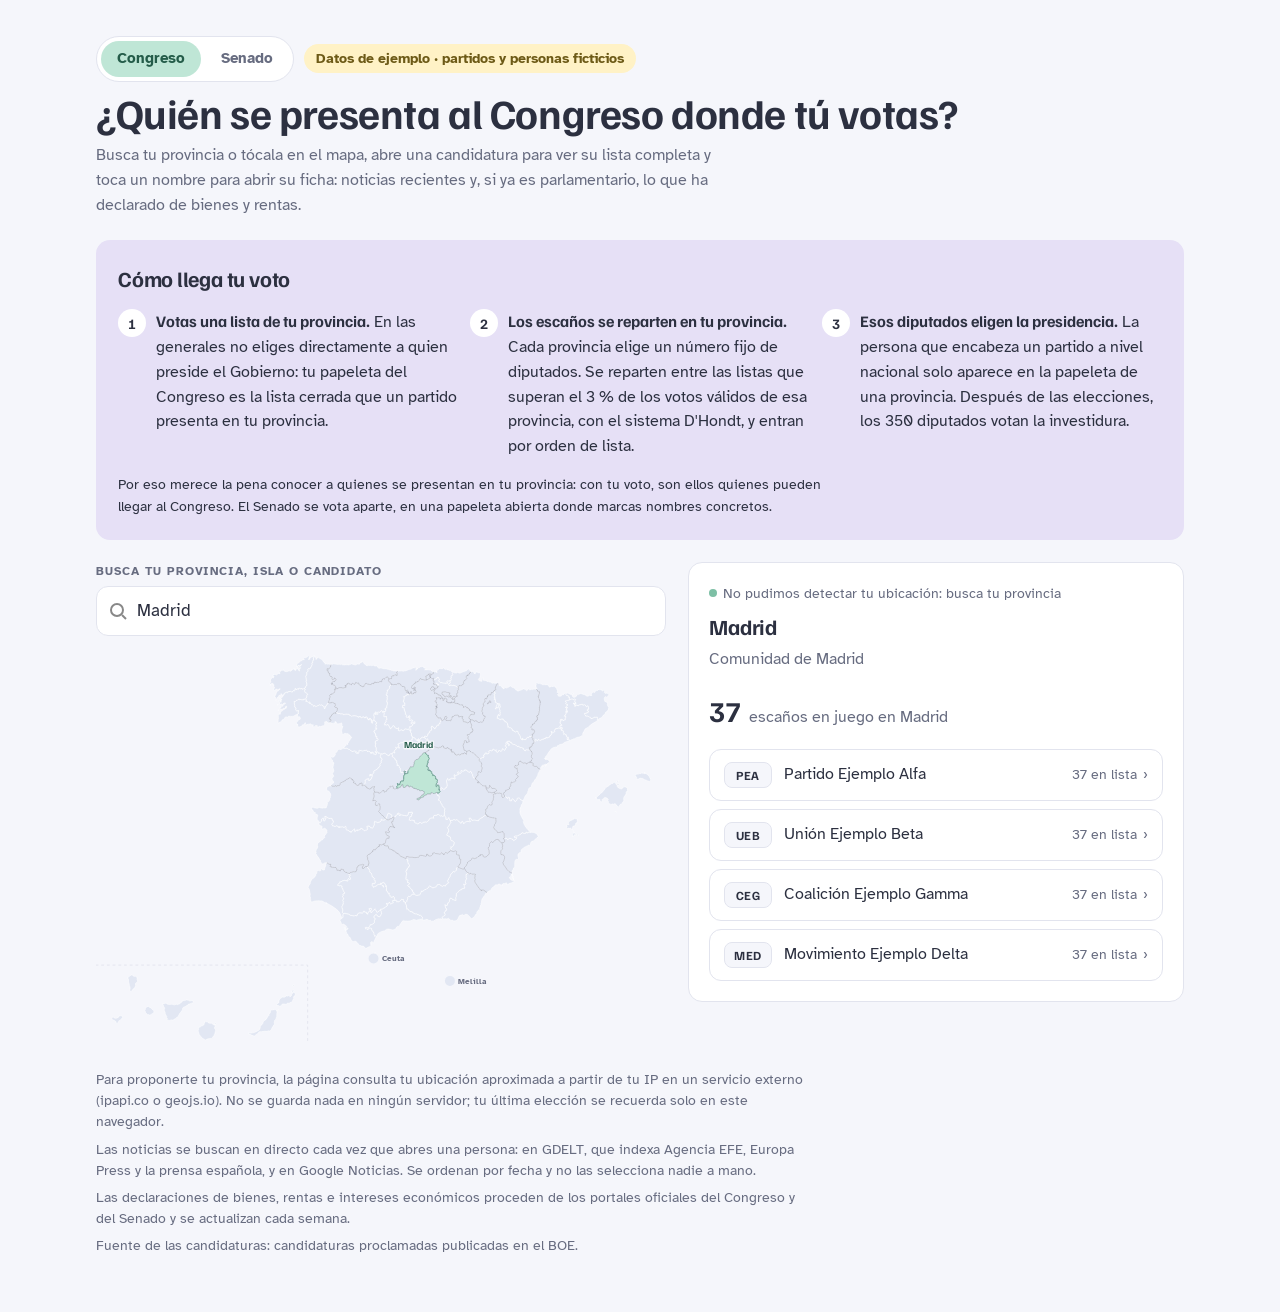
==== commit a9155f58: "updated to provinces" ====
--- a/congreso/index.html
+++ b/congreso/index.html
@@ -20,7 +20,7 @@
       <p class="aviso" id="aviso" hidden>Datos de ejemplo · partidos y personas ficticios</p>
     </div>
     <h1>¿Quién se presenta al Congreso donde tú votas?</h1>
-    <p class="lead">Elige tu comunidad en el mapa, abre una candidatura para ver su lista completa y toca un nombre para abrir su ficha: noticias recientes y, si ya es parlamentario, lo que ha declarado de bienes y rentas.</p>
+    <p class="lead">Busca tu provincia o tócala en el mapa, abre una candidatura para ver su lista completa y toca un nombre para abrir su ficha: noticias recientes y, si ya es parlamentario, lo que ha declarado de bienes y rentas.</p>
   </header>
 
   <section class="intro" aria-labelledby="t-intro">
@@ -35,31 +35,71 @@
 
   <main>
     <div class="mapa-caja">
-      <div class="selector">
-        <label for="sel-ccaa">Comunidad</label>
-        <select id="sel-ccaa"></select>
+      <div class="buscador">
+        <label for="buscar" class="label">Busca tu provincia, isla o candidato</label>
+        <div class="caja-busca">
+          <input id="buscar" type="search" role="combobox" aria-expanded="false" aria-controls="buscar-lista" aria-autocomplete="list" autocomplete="off" spellcheck="false" placeholder="Sevilla, Lanzarote, Galicia, un nombre…">
+          <ul id="buscar-lista" role="listbox" aria-label="Resultados" hidden></ul>
+        </div>
       </div>
-      <svg class="mapa" viewBox="0 0 800 560" role="group" aria-label="Mapa de comunidades autónomas">
+      <svg class="mapa" viewBox="0 0 800 560" role="group" aria-label="Mapa de provincias">
 <path class="marco" d="M-0.7,444.9L296.9,444.9L296.9,555.3"/>
-<path class="ca" data-id="andalucia" tabindex="0" role="button" aria-pressed="false" aria-label="Andalucía" d="M323.8,301.5L325,301.9L326.8,303.2L328.2,303.6L329.5,303.3L329.2,305.1L328.4,306.4L328.7,306.8L330.4,306.9L330.4,307.6L331.3,308.1L332.1,307.6L334.9,308.1L336.5,307.9L338.2,310.3L337.9,311.7L338.6,312.1L339.6,311.7L341.8,312.2L341.9,312.7L343,312.7L342.7,311.9L344,310.8L343.6,310.3L345.3,310.2L346.3,310.7L347.2,310.8L347.7,312.8L348.8,313.5L349.8,314.6L352,315L352.7,315.7L354.3,315.8L355,316.7L357.6,314.6L358.6,314.6L361.3,313.8L362.3,314.2L362.9,313.8L364.6,314L365.5,312L365.4,311.2L366.1,311.1L366.5,310.1L365.7,309.1L366.4,307.2L367.7,306.7L367.9,305.5L369.6,304.5L370.1,304.7L371.9,303.9L373.1,304.2L374.2,303.3L375.9,304.2L375.1,305.1L375.6,305.8L374.7,306.7L373.6,307.1L373.9,309.2L375.5,309.4L378.1,306.6L380.2,306.9L380.6,305.9L381.3,306L382.2,305L382.1,303.2L382.9,302.9L382.7,299.9L382.1,299.1L381.5,297L380.7,296.4L381.4,294.4L380.3,293.3L380.4,292.5L381,290.8L383.1,289.2L384.5,289.3L384.8,288.1L387.6,286.2L387.8,285L388.8,285.1L388.5,284L389.2,282.9L392,283.2L391.9,282.3L392.6,281.5L394.2,280.7L394.9,279.8L396,279.2L396.1,278.5L397.1,278.9L397.1,278.1L397.8,278L397.1,275.7L397.7,276.1L399.8,275.9L400.6,276.3L402.8,275.2L403.7,275.4L404.7,276.3L404.7,277L407.1,277.7L409.8,277.5L410.3,278.9L410.5,281.1L412.4,282.3L413.6,282.3L415.6,283.3L416.8,283.5L417,284.5L418.6,284.9L420.5,286.1L421,287.5L422.9,287.9L423.1,288.6L423.9,288.3L424.1,288.9L425,289.2L426.1,290.4L427.6,292.6L429,292.8L433.1,294.6L434.6,295.6L435.3,295.3L435,293L435.8,292.5L437.2,292.6L440,293.5L443.6,293.5L446.3,294.1L450.1,294L451.6,293.5L452.4,293.6L453.6,292.6L453.6,291.6L454.5,291L456.3,290.9L457.3,291.4L457.7,290.9L459,291.4L461.2,291.8L462.3,292.3L463.7,291.7L463.8,289.2L465.5,289.5L466.1,291.4L467.1,291.5L468.5,292L470.5,291.4L472.4,289.6L472.4,287.7L474.5,287.3L475.2,287.4L476.4,288.4L480.6,288.8L482.7,289.4L485.3,287.1L488,290.4L488.5,289.7L488.3,288.8L489.7,287.4L490.6,287.1L492,287.3L492.7,288.1L493.9,287L496,285.9L496,285.4L497.5,284.5L497.8,283.8L499.2,284.9L501.6,285.6L503.9,284.6L504.7,284.6L506.1,285.7L505.7,286.5L506.1,287.3L505.7,288.7L506,289.8L506.9,290.3L507.6,290.1L509.7,290.5L509.4,291.9L510,293L509.9,295.6L510.1,296L511.7,296.4L512.1,297.4L511.7,298.2L511.8,299.2L511.4,299.9L511.8,301.7L511,302.6L509.8,304.5L509.2,304.9L509,305.7L507.6,307.3L508.8,308L509.6,308.1L510.7,308.8L512.7,309.3L513.1,309.8L515.3,310.2L516.6,310L518.5,311.1L518.6,312L519.5,313.4L521.2,315L523.1,315.9L524.1,317L525,316.4L526.2,316.2L527.2,317.4L529.2,317.2L530.6,317.6L531.6,317L532.5,317.6L531.7,319.1L531.7,320.3L531.4,322.7L532,325.2L531.5,325.7L531.5,328.2L533,330.8L534.1,331.8L534.2,332.5L537.8,337.4L539.2,339.5L540.9,340.5L540.6,339.6L543.8,339.8L547,341.9L548.6,343.2L547.8,344.2L547,344.2L546.3,345.2L545.6,347L543.5,349.5L542.9,350.8L542,351.4L541,354.7L540.8,357.4L540.3,358L540.2,360.2L539.1,362.1L539.2,363.2L538.3,364.7L538.6,366.8L537.9,367.6L537,367.4L536.2,368.2L535.7,369.6L534.9,369.6L534.2,370.5L534.5,372.9L533.5,373.1L531.9,375L531.8,376.5L530.1,377.3L529.3,379L528.2,379.1L526.5,379.8L523.7,376.4L521.8,374.6L520.7,373.9L518.8,373.6L517.1,374.4L516.1,375.4L513.9,374.1L512.8,374.8L510.2,375.4L508.7,377.7L507.9,380.3L506.6,381.8L504.5,382.8L502,383.1L500.3,382.1L499.3,381.8L498.3,382.4L497.7,382.3L495.9,380.2L494.9,379.6L494,379.5L492.4,380.3L490.4,379.9L488.3,380.1L486.4,379.8L484.7,380.1L482.6,380L482.4,380.3L480.8,379.8L478.2,380.8L476.7,380.8L475.7,382.2L473.6,382.9L473.4,383.3L470.5,383.3L468.7,381.8L467.5,382.4L466.3,381.9L465.4,380.9L462.8,380.8L462.2,381.7L460.3,381.6L459.6,381.9L458.7,381.3L458.2,381.8L457.1,380.9L455.3,380.5L453.9,380.8L453.3,381.2L451.6,381.4L449.9,382.2L448.4,381.5L445.2,381L444.4,381.2L443.3,382.3L440.6,382.9L437.4,383.2L435.9,383L433.4,383.1L430.9,382.6L429.3,383.9L428.4,385.8L427.2,387.1L425.9,389.6L424.6,390.5L422.8,390.8L421.8,391.6L420.5,394.4L418.9,394.6L418.2,395.3L416,395.6L411,394.4L409.2,394.4L407.6,394.9L404.4,397.1L403.3,397L402.1,397.6L401.1,397.6L400.1,398.4L398.9,398.7L398,399.4L397,399.4L395.1,401.6L393.9,405.1L393,405.6L391.7,408.6L390.9,409.6L390,412.1L389.8,413.6L389.2,413.7L388.3,413.1L387.8,412.2L386,412.3L385.3,413.3L385.4,415L386.2,414.7L386.2,415.4L385.3,415.3L385.8,415.9L385.3,417.1L386,417.4L385.8,418.1L384.3,419.2L383.3,419L382,419.9L379.4,421.1L378,421.3L376.1,419L374.2,418.2L373.4,418.6L371.7,417.9L370.3,417L369.7,417.5L368.5,416.1L367.4,414.4L366.3,413.2L364.6,411.6L363.3,411.5L361.4,411.9L360.3,411.5L359.3,411.7L357.4,408.3L357.1,407.1L356,405.6L354.7,405.4L353,401.4L351.5,400.1L350.8,397.5L348.7,393.3L347.9,392.2L349,392.5L349.9,394.2L349.6,394.8L350,395.9L351.2,396.3L351.8,395.2L352.7,395L353.6,393.8L353.6,393.1L352.4,392.7L352,393.8L351,394L350,393.1L350.9,392.9L351.5,390.5L350.8,389.6L349.7,389.8L349.1,388.5L348.2,387.7L346.5,387.3L345.8,387.8L344.2,386.8L344.2,386L342.2,382.1L342.2,381.1L343.3,380.6L345.7,378.7L345.5,378.1L344.3,377.5L342.4,372.4L341.7,371.3L339.8,368.7L336.6,366L331,362.1L327.7,360.1L326.1,359.6L325.7,359L324.2,358.4L322.5,356.8L322.5,357.5L323.6,358.5L320.9,357.1L318.3,355.5L316.2,354.8L315.8,355L312.8,354.7L307.3,354.9L306,355.2L302.9,356.4L301.4,355.7L301.1,352.8L300.5,352.1L301.1,350.8L300.3,348.9L300.3,346.7L300.6,346.1L300.6,344.4L299.6,343.5L300.3,342.8L299.9,342.4L299.9,341L299.5,340L299.7,339.2L299,338.7L298.6,337.2L297.9,337.2L297.4,335.6L298.1,335.3L297.7,334.7L298.3,334.3L298.9,332.9L300.5,330.7L300.9,327.9L302.3,325.6L302.1,324.9L303.3,324.5L304.1,323.6L306.6,321.7L308.5,318.7L308.4,317.6L309.6,316.3L310,314.5L309.4,313.3L310.1,312.6L311,312.9L312,312L313.2,312.7L315.5,312.1L315.1,310.8L316.5,310L317.8,310.6L317.9,311.4L318.7,311.8L319.6,311.2L320.5,311.3L320.6,309.9L321,309.7L321.2,307L321.8,307L322.5,304.6L322.1,304L322.8,302.7Z"><title>Andalucía</title></path>
-<path class="ca" data-id="aragon" tabindex="0" role="button" aria-pressed="false" aria-label="Aragón" d="M520.1,145.1L518.9,144L516.3,143.4L516.1,141.7L515.4,138.3L514.9,138.1L515,136.5L515.5,135.6L515.2,134.6L515.7,134.5L516.8,133.2L516.8,130.9L517.3,129.8L519.5,130.3L520,130.6L519.8,132.7L521,132.8L521.4,132.3L523.2,131.4L523.8,131.4L523.3,130.3L523,128.6L521.9,127.4L521.9,125.5L522.3,124.4L521.1,122.8L521.1,121.5L522.4,121.3L523.8,121.5L524.7,119.7L525.6,119.3L526.1,118.1L527.9,118L528.2,116.3L528.8,116.1L529.1,114.7L527.8,114.2L528,113.4L527.1,112L526,111.5L526.3,110.7L527.2,109.5L526.9,107.6L526.6,107.7L526.2,106.3L525.5,105.3L525.3,102.4L524.9,101.8L525.8,101.3L525.5,100.2L526.1,100.8L527,100.7L527.7,101.1L528.7,100.7L529.7,102.1L530.8,102.6L531.9,102.8L532.4,102L533.1,102L534.7,102.7L535.4,103.9L536.9,104.5L538.2,104.5L539.1,103.7L540.2,103.7L541,104.1L542.2,104.1L542.8,103L543.6,102.5L544,100.4L544.9,98.5L546.2,97.2L545.9,95.7L544.3,95.7L543.6,94L542.4,93.1L542.4,90.3L541.5,89.2L541.4,88.2L541.9,87L542.2,85.3L541.8,84.6L543.4,82L544.2,81.1L543.9,80.3L543,80.1L543.6,78.5L543.5,77.7L544.4,76.3L545.4,75.8L546,74.5L545.8,73.9L545.1,73.1L546,70.7L547.5,71.3L548.4,70.9L548.3,69.4L549.9,68.2L549,67.8L549.8,67.7L549.9,65.8L552.2,65.6L553,65.8L554.2,65.4L554.4,64L554,63.2L554.4,62.7L556.6,62.4L557.4,61.9L558.2,60.2L559.1,60.2L558.9,59.3L560.3,59.1L560.9,57.9L560.3,57.1L560.6,56.8L560.3,54.7L560.6,54.7L561.7,53.2L561.5,51.8L562.8,50.7L563.9,50.5L564.8,50.7L564.8,51.8L566.1,52.7L566.8,52.4L567.6,53.4L569.9,54.8L570.1,56.2L570.9,55.9L571.5,56.4L571.4,57.3L572,57.4L572.2,56.6L572.8,56.7L572.8,55.7L573.4,54.9L576,56.2L577.2,55.4L577.8,55.9L578.9,54.9L579.5,53.8L580.3,53.9L580.7,53.1L582.1,53.6L583.6,54.9L585.9,55.9L586.6,55.1L587.1,56.6L587.5,56.7L588.8,58.3L588.9,58.9L590.4,59L590.7,60.1L593.1,60.4L594,59.5L594.9,59.7L596.4,58.5L597,58.8L598.1,58L599,57.9L599.5,57.2L600.6,57.5L601.5,58L602.7,58L603.2,59.1L604.2,60.1L605.3,59.2L605.2,58.3L606.4,57.2L607.9,58.3L608.9,58.7L611.1,58L612.5,58.3L613,57.7L615.2,57.8L615.8,57.6L617.8,57.8L618.7,59L619.3,59.3L619.6,60.8L621.2,61.5L622.3,61.4L622.1,63.9L621.4,65.2L621,66.7L621.6,67L620.9,68L620.1,68.1L620.9,69.4L621.1,70.7L622.1,71.6L621.8,72.2L622.7,73.1L621.9,74.2L623.8,74.7L622.7,75.6L622.8,76.1L623.7,76.2L623.1,77.4L623,79.8L622.3,81.5L622.4,82.2L621.9,84.2L622.6,84.6L622,85.3L622.4,87.6L621.8,88.3L621.4,91L621,91.8L621.5,92.3L621.3,93L620,93.7L619.5,95.4L619,94.9L618,97L619.6,97.3L619.4,99.3L620.1,99.9L619.1,100.5L619.1,101.1L618.3,101L617.8,102.8L616.6,102.9L615.7,104L615.3,105.9L612.7,106.6L612.7,107.9L612.2,107.5L611.7,108.9L610.3,110.7L610.3,111.7L611.7,113.2L611.3,113.7L611.5,114.9L613.6,115L614.5,114.5L615,115.3L614.8,116.4L615.5,117.5L614.5,119L614,120.4L611.7,120.9L612,122.1L612.5,122.4L612.2,124.5L611.4,125.6L613,126.6L613.7,127.6L612.8,128.9L613.7,129.5L613.6,130.1L614.5,131.3L614,134.1L613,133.9L612.3,134.3L611.9,137.5L610.7,138.4L610,138.4L610,139.5L608.5,139.3L608.1,139.9L608.5,140.3L608.3,142L609,142L609.1,143.2L610.5,144.5L611.6,145.2L610.9,145.4L611.9,146.7L612.1,147.9L611.9,149.4L611.4,149.9L610.7,152.3L611.4,152.8L611.3,153.7L612.6,155.4L611.8,156.5L611,157.3L610.9,158.3L610.2,158.4L609.4,159.4L608.9,159.2L608.8,160.4L607.8,161.2L606.6,160.8L605,161.7L604,163L603.3,162.8L603.3,161.8L602.7,161.2L601.2,161.2L600.9,161.6L599.5,161.5L596.9,160.3L596.1,159.3L596.1,158.7L594.2,159.1L593.1,160.7L592.7,162.6L593,164L592.4,164L589.9,165.7L589.4,164.8L588.2,165.1L587.3,166L587.8,166.4L587.6,167.9L590,168.8L591,168.2L591.1,170.9L591.5,171.8L591.1,172.9L592.2,174.2L592.4,175.4L590.1,176.4L589.7,177.2L590.3,178.1L591.4,178.8L592.2,179.8L592.5,181L591.4,181.5L589.5,183.8L588.2,185L589,186L589,186.7L586.4,188.4L585.7,188.2L584.7,188.9L583.4,188.5L582.7,187.9L582.2,191.1L581.8,191.6L582,192.9L581.5,194.2L580.7,194.5L579.9,195.9L580.6,197.5L580.2,197.3L579.3,197.8L578.6,198.7L577.1,199L576.5,199.5L574.8,199.6L574.7,201.2L573.8,202.3L572.2,203L571.8,204.7L572.6,206.7L574,208L572.9,208.6L571.3,210L570.5,209.8L569.5,209L569.9,207.7L569.2,206.4L569.4,205.2L568.8,204L568.3,204.4L566.9,203.6L565.4,203.4L564.5,203.8L563.2,203.5L561.3,204L560.5,204.6L559.8,204.3L558.8,202.3L559.9,202L561.9,200.7L562.3,199.4L560.7,197.9L559.7,197.6L558.7,196.8L556.6,197.2L555.5,197.1L555,196.6L554.8,195.6L553.5,194.2L552.8,192.8L552.3,192.6L551.9,193.6L552.1,195.6L550.8,196.5L550.3,196.2L549.3,196.4L547,195.9L547.1,195.3L547.2,193.2L545.8,194L544.3,193.1L543.1,193.8L541.8,192.7L540.9,191.6L540.3,191.3L538.1,189.4L537.8,188.7L536.8,188L536.4,188.1L536,189.8L535.3,188.5L536.5,187.6L535.4,186.4L534.6,186L533.1,183.9L531.9,183.6L532.1,182.8L532.7,182.8L534,180.1L536.1,178.7L535.6,175.9L536.1,174.6L535.8,174L536.5,173.2L536.9,173.7L538.1,173.7L539.6,174.6L541.7,172.7L540.8,171.8L541.7,169.4L541.7,167.9L540.7,166.3L540.5,165.2L541.3,164.1L540.9,161.2L539.9,160.6L537.7,158L537.5,157.1L538.1,155.6L535.8,153.1L533.6,151.4L531.8,149.7L531.3,148.7L530,147.6L527.7,147L526.2,145.5L524.8,145.4L524.1,143.9L523.7,143.7L521.8,144.6L520.2,144.9ZM552.4,74.1L551.5,76L554.1,76.5L554.4,75.9L553.7,74.8ZM550.8,76.3L549.6,77.3L549.5,78.5L550.6,77.7Z"><title>Aragón</title></path>
-<path class="ca" data-id="asturias" tabindex="0" role="button" aria-pressed="false" aria-label="Principado de Asturias" d="M329.6,23.4L329.7,22.8L331.8,22.9L332.8,22.1L334.1,22.2L335.5,22.7L335.7,22.5L337.2,22.6L337.9,23.2L338.8,23.2L339.5,22.5L339.8,22.9L340.7,22.8L341,23.2L341.6,22.8L342.5,23.2L343.5,22.7L344.6,22.7L346,23.5L346.4,23.4L348.4,23.8L350.3,23.7L350.4,22.7L351.9,23.7L353.2,23.4L354.1,23.8L355.5,23.4L356.5,23.3L358.8,22L360.2,22.8L360.8,22.6L360.7,23.2L361.5,23.1L363.6,23.9L365.3,23.3L367,22.4L367.4,22.6L369.3,22.7L370,22.3L369.7,21.8L371,21.2L371,20.5L372,20.6L373.1,19.7L373.1,18.8L373.7,18.9L374.2,19.8L375.8,20.2L375.6,21L376.9,22.7L377.6,23.1L378.8,23.5L379.1,24.5L380.8,24.8L381.9,24L382.6,24.5L385.6,24.3L386.4,24.7L387.4,24.4L389.5,24.2L390.5,25.2L393.6,25.2L394.9,26.1L394.8,26.6L396.4,27.7L396.8,28.4L399.9,27.9L400.4,28.2L401.5,28.3L402.1,28.8L404.3,29.2L405.7,29L407.1,29.1L409,29.7L409.5,30L410.6,29.9L411.3,30.4L413.4,30.7L414.3,31.3L416.6,31.7L417.6,32.1L420.4,32.2L420.8,32.5L421.6,32.1L422.8,32.4L422.9,33L422,33.8L422,35L422.5,35.2L422.5,38.2L421.9,38.8L421.5,38L419.3,37.4L418.2,38.6L418.4,38.9L415.7,39L414.8,39.5L415.1,40.8L414.6,41.9L414.7,43L413.9,43.2L413,42.8L411.3,43.5L410.6,43.4L410.7,42.9L410,42.1L409.5,40.9L408.6,40.4L407.7,41L406.9,41.1L404.8,43.2L404.8,43.9L403.9,43.2L403.3,43.2L402.5,43.7L401.9,43.5L401.9,44.1L401.2,45.2L400.9,47.4L399.5,47.4L399.2,46.7L398.5,47.4L397.7,47.5L396.5,48.3L394.7,48.1L394.2,48.7L393.1,48.3L392,48.3L391.9,47.7L390.4,48.1L390.1,50.1L387.9,49.7L386.8,49.8L386.2,51.4L385.8,51.1L384.6,51.6L383.5,51.4L383.2,50.9L381.2,50.8L379,49.5L377.5,50.3L377.2,51.3L376,53.1L376.3,53.8L374.6,54.4L373.1,54.3L372.5,53.3L371.5,53.4L371.5,52.7L370.8,52.8L369.8,51.8L369,51.5L368.5,50.2L368.8,49.6L368.4,49L366.7,49.5L364.3,48.3L363.9,48.8L363.7,50.6L362.2,51.1L361.7,50.4L360.3,49.6L359.3,49.7L358.7,51L358.8,51.7L357.4,51.3L356.7,50.3L356.3,50.7L355,50.4L355,49.8L354,49.1L353.4,49.9L352.5,50L352.6,51.1L351.9,51.2L352,52L350.6,52.8L349.4,52.3L349.7,53.6L351,53.8L350.7,54.5L351,55L349.3,55.3L348.8,56L348.1,55.6L346.9,56.3L345.4,56L344.4,56L344.3,55.6L341.3,55.7L340.1,55.9L338.8,57.6L338.1,57.6L338.2,56.8L336.3,55.9L335.7,55.2L335.9,53.7L334.3,51.9L333.3,52L332.1,50.8L331.9,49.7L331.2,50L331.2,51.8L330,50.3L330.6,49.2L331,49.8L331.1,48.4L331.8,47.5L332.9,47.2L333.1,47.7L333.9,46.8L334.9,46.8L335,46.3L336.5,45.2L336.8,44.2L336.2,43L334.8,41.9L334.4,43.4L333.8,43.5L332.4,44.6L331.7,44.5L330.9,42.8L331.5,41.6L331.3,40.9L330.2,40.7L329.9,39.8L329.5,40.3L328,38.7L327.7,37.5L328,35.8L326.6,35.6L326.2,34.4L325.6,34.2L325.8,32.1L325.4,31.5L324.7,32L324,31.5L324.3,30.2L324.3,29.1L325.3,29.1L325.9,29.5L327,29L327.3,28L329,26.9L329.1,25.3Z"><title>Principado de Asturias</title></path>
-<path class="ca" data-id="baleares" tabindex="0" role="button" aria-pressed="false" aria-label="Illes Balears" d="M670.2,257.4L669.5,256.9L669.6,256.3ZM668.6,251.4L668.4,252.3L668.7,254.5L667.8,254.1L667.4,254.7L666.7,253.2L665.9,252.7L664.4,253.2L664,252.7L662.7,252.8L662,254L660.4,252L661.1,249.6L660.2,248.8L660.8,248.2L662.1,248L663.8,247.6L662.8,246.3L662.9,244.9L663.6,243.8L665.4,242L666.1,242.6L666.4,241.7L667.7,241.5L668,240.7L668.6,241.2L669,240.3L670.8,240L671.1,239.3L672.1,238.9L673.3,240L674.6,239.7L675.5,240.6L674.8,240.9L675.1,242L676.1,242.7L674.9,244L674.9,245.4L673.7,245.4L673,246.1L673.1,247.9L672.3,248L672.2,248.7L671.1,249.9L669.6,249.9L669.6,250.7L668.9,250.7ZM669.2,264.6L668.6,261.9L668.8,261.9L668.3,260.6L669,259.9L669.9,260.2L670.4,258.2L671.1,259.5L672.1,260.1L673.1,261.6L674.8,262.3L676,261.1L676.9,261.8L676.7,263.2L674.7,263.3L672.5,262.1L671.1,262.1L670.7,263.1ZM700.4,211.2L700.5,210.7L701.5,209.7L701,210.9ZM712.4,210.9L712.1,211.7L710.9,211.9L710.1,212.8L710.3,214.3L710,216L709.1,216L707,213.9L707.3,213.1L706.6,212.3L705.3,213.1L705.4,212.5L704.7,212.5L704.1,213.5L703,211.8L702.1,211.4L702.4,210.7L701.9,210.2L702.2,209.2L703.3,208.7L704.6,207.3L706.2,206.2L707.4,204.4L708.6,203.3L709.6,203.2L710.6,202.2L711.9,200.3L712.3,199.4L713.4,198.7L713.5,197.8L714.2,197.4L714.6,196.6L716.1,195.3L716.4,195.5L717.4,194.7L717.2,194.1L718.5,193.9L720.3,192.5L721,192.2L722.1,190.9L723.3,190.5L723.8,189.6L725.3,190L726.7,188.3L728.1,188.3L727.9,188.8L730.4,188L731.3,186.7L732,186.3L732.7,186.6L733.9,185.9L733.6,186.9L732.8,187.2L731.8,188.2L730.9,188.2L730.1,189.4L729.4,189.2L729.1,190.4L729.7,191.5L730.6,191.8L731.4,191.1L731.8,191.3L733.6,189.5L734,189.7L733.4,190.7L733.9,191.4L733.4,192.4L731.1,193.1L731.4,194.6L733,196.3L735.5,197.3L737.3,197.7L739.9,195.8L740.1,194.4L740.5,194.1L742,195L743,195L744.3,195.8L745.3,195.6L745.3,196.9L746.2,196.8L745.6,197.7L745.9,200.4L745.3,200.5L745.3,201.7L744.2,201.6L743.7,202.7L743.6,204.2L744.4,204.7L743.5,204.9L743.2,206.3L742.2,206.9L740.7,209.4L740.4,211.1L740.6,213.9L739.9,214.8L739.8,215.5L738.9,217.2L738.4,216.9L737.7,218.6L737.1,219.1L736.1,219.1L735.1,220.2L733.5,222.7L732.7,223L732.2,222.3L731.2,221.7L730.5,220.7L729.6,220.8L729.8,219.7L728.5,218.7L727.1,218.6L726.3,219.2L725.1,218.8L723.6,219L723.1,219.6L722,219.2L721.4,219.5L719.6,218L719,216.9L719.2,215.9L717.9,214L718.8,212.3L717.6,211L715.9,210.1L713.6,209.6L713.5,210.8ZM729.5,231L728,230.2L728.4,229.5L729.4,229.7L729.2,229L730.5,229L729.8,229.7L730,230.8ZM772.2,185.5L769.7,184.7L768.7,184L766.2,182.9L765.9,183.1L763.6,182.5L761.3,183.7L758.3,184.2L758.2,182.7L758.6,182.2L757.9,180.4L756.6,180.3L756.4,179.4L757,178.7L757.3,177.6L758.5,177.1L759.5,177.1L760.2,176.6L760.8,177.1L761.1,176.6L762.6,176.1L763,176.5L765.1,175.9L765.5,175.5L766.3,176L767.6,175L768.5,176.1L769.5,174.9L769.3,176.3L770,176.5L769.6,174.7L770.8,175L770.7,175.8L771.8,176.8L771.9,176.1L773.5,177.8L774.5,177.4L775,177.6L775.2,179.3L776.4,180.1L776.3,180.7L776.8,181.8L777.7,182.4L778.1,183.3L777.4,183.3L778.1,184L778.2,184.9L778,186.3L777.2,187.2L775.8,187L773.4,186.2Z"><title>Illes Balears</title></path>
-<path class="ca" data-id="canarias" tabindex="0" role="button" aria-pressed="false" aria-label="Canarias" d="M31.6,524.5L30.7,525.5L30.5,526.8L29.5,527.3L28.4,526.3L27.9,524.5L27,523.3L23.4,521.6L22.4,521.4L21.8,520.5L22.4,519.7L22.9,518.1L24.1,517.7L25.2,518.9L27.2,519.6L28.6,519.4L31.2,518.3L32,517.6L31.9,516.6L34.1,516L36,516.1L37,517.3L37.3,518.6L34.2,521.9L33.6,522.8L32.2,522.9ZM47.8,476.3L47,474L46.5,473.3L46.8,472.2L46.4,470.7L45.6,468.7L45.6,465.1L44.9,463.5L45,462L45.9,461.1L46.8,460.8L47.6,459.8L50.4,458.5L51.5,459.6L53.2,460.7L55.8,460.7L57.2,461.4L57.7,463.6L57.5,464.6L58.5,467.5L57.9,468.7L57.1,469L55.4,470.7L55.6,474.1L55.2,474.4L54.3,476.8L52.6,478L51.8,479.3L50.4,480.5L49.1,482.3L47.9,481.9L47.4,479.9L47.9,477ZM75.4,514.7L72.7,514.6L71.4,514L71.4,513.4L69.4,511.4L69.4,510.2L68.4,508.9L69.3,507L69.2,506L71.4,503.2L73.8,502.9L74.6,503.1L75.1,504.3L77.3,504.8L78.2,506.4L80.9,508.6L81.2,510.1L81,512.1L77.7,513.8L76.8,514.6ZM99.2,518L99.2,516.7L98,515.2L97.1,513.1L97,511.2L95.9,509.1L95.8,506.8L96.4,506L95.6,503.9L94.8,502.7L94.2,500.4L93.4,500L93.8,499L96.3,498.9L98.7,498.1L99.4,499.4L102.1,500.1L106.1,500L106.6,499.5L107.6,500.1L110.1,500.7L112.8,499.9L114.5,500.3L115.5,500.1L116,499.3L117.1,499.5L117.4,498.8L120.1,497.2L120.8,495.6L123.4,494.5L124,494.7L125.8,494.4L126.2,493.3L127.7,494.1L129.1,493.9L131.4,495.2L133.1,495.1L135.1,494.5L136.1,495.2L136.4,497L134.9,498.5L134.4,498.3L130.7,499.6L129.8,499.6L128.5,501.4L127.8,501.4L124.5,503.6L124.1,503.4L122.5,504.2L121.5,505.6L121.5,507.8L121.2,508.5L119.7,509.5L119.4,510.6L116.6,513.8L116.8,514.1L115.6,516.3L116,516.7L113.6,518.1L111.7,519.9L108.6,521.6L108.2,522.6L107.6,522.1L105.7,521.8L104.1,522.1L102.9,522.7L101.9,522.2L101.1,522.6L99.7,521.6L100.1,519.5L98.8,518.7ZM167.1,534.9L168,537.4L166.9,538.7L166.9,540L167.7,540.7L166.4,541L165.5,543.4L165.5,545.1L164,545.3L163.1,547.4L162.1,547.8L159.5,547.8L155.2,548.9L154.7,550L153,549.9L152.2,548.9L151.6,549.1L150.2,548L149.4,548.3L148.9,546.8L147.2,545.5L144.7,542.1L143.7,538.4L143.2,537.2L143.9,535L144,533.4L145.1,531.9L145,531.4L146.7,531.4L148.3,530.1L149.8,529.9L151.8,528.2L151.6,527.3L153.1,524.7L152.6,523.7L154,523.8L154.8,524.7L156.3,524.1L157.3,525.8L159,526.4L160.9,526.5L161.6,526.3L164.1,527.9L164.4,528.6L165.6,528.6L166.6,527.9L166.2,526.7L167.5,525.9L168.3,526.5L167.3,529L166.7,527.8L166.5,529L167.1,530.8L166.2,532.8L166.2,533.7ZM220.4,544.1L218,543.1L214.7,541.3L213.3,541.3L214,540.8L213.8,539.8L217.4,540.3L220,540L223.8,538.9L227.9,536.6L229.2,535.6L230.4,533.2L230.4,531.5L231.5,529.2L233,528.4L234,527L234.2,525.9L235.1,523.8L236.7,522.5L238.2,521.6L240,519L240.6,517.6L242.8,515.4L242.7,514.3L244.9,510.8L244.6,509.7L244.8,508.4L247.2,507.7L248.1,507.9L249.9,507.2L250.4,507.7L251.8,507.1L252.8,508L252.7,508.5L253.8,509.2L254.1,511.3L253.8,512.4L253.6,517.3L253.1,517.8L252.9,519.6L252.3,520.1L251.6,522.3L250.5,522.7L250.2,523.4L250.5,524.7L250,525.9L250.4,526.8L250.1,528.6L249.4,529L248.1,531.6L247.2,532.3L246.5,533.8L246.7,534.3L244.8,536.8L243.4,537.4L241.4,537.1L240.1,537.9L236.8,537.8L232.5,538.2L232.2,538.5L229.9,538.3L228.7,538.7L226.8,541.1L223.7,543.2L222.1,544.5ZM255,508.8L254.5,507.9L255.7,507.3ZM268,498.9L265.8,499.9L264.3,499.4L262.5,499.5L260.7,500.2L259.9,501.6L257.8,503.3L257.6,502.4L255.9,501.6L253.5,501.4L253.5,499.8L256.6,497.6L256.9,494.2L258.4,491.8L261.9,489.7L264,490.1L266.8,488.5L267.1,487.9L268.4,488.5L269.9,487.7L270.9,488L271.9,489.1L273.1,488.9L274.1,488L274.5,486.3L276.2,483.8L277.7,482.8L279.9,485.4L279,488L278,488.4L276.9,490L277.5,491.5L275.8,494.7L276,495.3L274.6,497L274.1,496.8L271,498.4L269.3,498.4ZM276.8,482.1L274.9,483.5L273.8,483.4L273.8,482.6L274.9,482.2L275.3,480.8L276.3,479.6L277.4,480.4L277.9,481.2ZM276.6,472.5L277.6,472.3L278.2,473.2L277.2,474.1L276,473.9Z"><title>Canarias</title></path>
-<path class="ca" data-id="cantabria" tabindex="0" role="button" aria-pressed="false" aria-label="Cantabria" d="M410.6,43.4L411.3,43.5L413,42.8L413.9,43.2L414.7,43L414.6,41.9L415.1,40.8L414.8,39.5L415.7,39L418.4,38.9L418.2,38.6L419.3,37.4L421.5,38L421.9,38.8L422.5,38.2L422.5,35.2L422,35L422,33.8L422.9,33L422.8,32.4L423.6,32.3L424.3,32.6L425.4,32.2L428,32.4L429.3,31.8L429.6,32.4L431.5,32.6L433.2,32L433.8,32.1L437.7,30.9L438.8,29.9L438.9,30.3L440.9,29.7L441.8,29.8L443.3,28.9L443.8,28.3L446.4,27.6L446.8,27.9L448.7,26.9L449.7,27L450.2,28.2L448.8,28.8L448.6,29.8L449.1,30.4L448.6,31.3L449.9,30.5L449.5,30.1L450.3,29.2L451.2,29.2L450.1,28.6L451.7,28.6L452.6,27.6L453.5,27.6L454.9,26.6L456.1,26.4L456.7,25.8L457.3,26.1L458.4,25.9L458.8,26.7L459.8,26.8L459.8,27.5L461.3,28L462.8,28.2L463.1,29.1L461.8,29.4L461.6,31.2L462.2,29.6L463.2,30.7L465.1,30.4L465.3,30.7L466.8,30.4L468.6,31L469.4,31L470.7,31.5L471.1,32.4L471.7,32.5L473,33.6L473.3,33.5L473.4,35.2L473.2,36.1L471.9,36.3L471.3,37.1L469.2,36.5L468.2,36.8L468.1,36.3L467.1,36.7L466.3,36.6L466.5,37.5L464.9,37.9L464.3,39.2L462.5,39.7L463.1,41.3L463.1,42.6L463.8,45L460.4,44.9L459.1,44.4L457.5,44.1L456.9,44.3L456.5,43.4L455.1,42.8L454.1,44.2L453.9,45.1L453.1,46L452.2,46.8L451.2,46.9L451.2,47.7L450,48.1L449.2,47.7L447.8,47.8L448.4,48.9L447.8,50.1L446.3,50L445.6,51.4L444.3,51.9L443.4,53.1L442.6,55.8L443.2,56.8L445,57.2L445.1,56.6L446.4,56.1L446.4,54.8L447.2,54.5L448.6,55.8L448.3,56.4L447.8,56.3L447.2,57.4L446,57.1L446.3,58L445.6,59.5L446.9,59.9L447.3,59.5L447,58.6L447.4,57.9L448.9,58.9L448.5,59.7L449.2,60.6L449,62.5L447.5,63.2L446.3,62.2L445.7,63.2L445.8,64.1L445,63.8L444.4,64.5L443.2,64.7L442.4,64.1L442.5,63.3L442.2,60.9L441.6,61.5L441.8,62.2L440.7,63.1L440.7,64.3L439.3,64.6L438.7,63.1L437.7,62.9L436.7,63.2L435.4,61.8L436.4,60.7L436.9,61.1L437.6,59.7L436.7,59L434.9,60.4L433.9,59.4L433.4,56.7L433.3,54.8L432.4,54.2L429.2,53.9L428.2,52.8L427.2,50.7L426,50.2L424.9,49.4L424.4,50.6L422.7,50.1L421.3,51.6L419.5,50.8L418.2,51.7L416.5,51.2L415.4,51.6L414.4,51.2L414.7,50.2L413.5,49.8L413.4,48.8L411,47.4L410.3,46.1L410.9,44.6L410.3,43.8ZM435.5,61.5L435.5,61.5L435.5,61.5ZM439,62.2L438.3,61.2L438.1,61.8L438.5,62.9ZM468.9,38.1L469.9,38.4L469.8,39L469.2,39.7L469.4,41.1L468.6,41.5L468.2,41.1L468.2,39.2L467.9,38.5Z"><title>Cantabria</title></path>
-<path class="ca" data-id="castilla-y-leon" tabindex="0" role="button" aria-pressed="false" aria-label="Castilla y León" d="M328.5,104.2L328.3,103.4L329.6,101.4L329.1,99.8L327.8,100L327,99.3L326.9,98.8L328.1,98.3L328.5,97.6L328.7,96.4L330.2,95.7L330.7,93.6L332.2,93L332.8,91.8L334,91.2L334.9,91.2L336.5,91.8L336,90.6L336.4,89.9L337.4,89.7L337.5,88.9L338.5,87.6L338.8,84.5L337.6,84.1L337.3,83.5L335.5,83.1L334.7,82L335.8,80.9L335.7,79.5L336.2,78.8L335.1,77.4L334.7,77.8L332.2,76.5L331.8,76L330.5,76.1L329.9,77.3L328.7,76.7L327.9,77L327,76.5L326.2,76.5L326.8,75.3L326.3,74.8L326.9,73.5L327.9,72.6L327.2,71.8L327.5,70.1L328.6,69.4L328.7,68.5L327.6,66.8L328.8,65.5L329.7,65.3L330,65.8L331.1,63.9L331.8,64.7L333.1,63.6L333.6,62.8L334.4,62.4L334.5,61.5L335.5,60.6L334.5,58L335.6,57.7L336.3,58.3L335.9,56.4L336.3,55.9L338.2,56.8L338.1,57.6L338.8,57.6L340.1,55.9L341.3,55.7L344.3,55.6L344.4,56L345.4,56L346.9,56.3L348.1,55.6L348.8,56L349.3,55.3L351,55L350.7,54.5L351,53.8L349.7,53.6L349.4,52.3L350.6,52.8L352,52L351.9,51.2L352.6,51.1L352.5,50L353.4,49.9L354,49.1L355,49.8L355,50.4L356.3,50.7L356.7,50.3L357.4,51.3L358.8,51.7L358.7,51L359.3,49.7L360.3,49.6L361.7,50.4L362.2,51.1L363.7,50.6L363.9,48.8L364.3,48.3L366.7,49.5L368.4,49L368.8,49.6L368.5,50.2L369,51.5L369.8,51.8L370.8,52.8L371.5,52.7L371.5,53.4L372.5,53.3L373.1,54.3L374.6,54.4L376.3,53.8L376,53.1L377.2,51.3L377.5,50.3L379,49.5L381.2,50.8L383.2,50.9L383.5,51.4L384.6,51.6L385.8,51.1L386.2,51.4L386.8,49.8L387.9,49.7L390.1,50.1L390.4,48.1L391.9,47.7L392,48.3L393.1,48.3L394.2,48.7L394.7,48.1L396.5,48.3L397.7,47.5L398.5,47.4L399.2,46.7L399.5,47.4L400.9,47.4L401.2,45.2L401.9,44.1L401.9,43.5L402.5,43.7L403.3,43.2L403.9,43.2L404.8,43.9L404.8,43.2L406.9,41.1L407.7,41L408.6,40.4L409.5,40.9L410,42.1L410.7,42.9L410.6,43.4L410.3,43.8L410.9,44.6L410.3,46.1L411,47.4L413.4,48.8L413.5,49.8L414.7,50.2L414.4,51.2L415.4,51.6L416.5,51.2L418.2,51.7L419.5,50.8L421.3,51.6L422.7,50.1L424.4,50.6L424.9,49.4L426,50.2L427.2,50.7L428.2,52.8L429.2,53.9L432.4,54.2L433.3,54.8L433.4,56.7L433.9,59.4L434.9,60.4L436.7,59L437.6,59.7L436.9,61.1L436.4,60.7L435.4,61.8L436.7,63.2L437.7,62.9L438.7,63.1L439.3,64.6L440.7,64.3L440.7,63.1L441.8,62.2L441.6,61.5L442.2,60.9L442.5,63.3L442.4,64.1L443.2,64.7L444.4,64.5L445,63.8L445.8,64.1L445.7,63.2L446.3,62.2L447.5,63.2L449,62.5L449.2,60.6L448.5,59.7L448.9,58.9L447.4,57.9L447,58.6L447.3,59.5L446.9,59.9L445.6,59.5L446.3,58L446,57.1L447.2,57.4L447.8,56.3L448.3,56.4L448.6,55.8L447.2,54.5L446.4,54.8L446.4,56.1L445.1,56.6L445,57.2L443.2,56.8L442.6,55.8L443.4,53.1L444.3,51.9L445.6,51.4L446.3,50L447.8,50.1L448.4,48.9L447.8,47.8L449.2,47.7L450,48.1L451.2,47.7L451.2,46.9L452.2,46.8L453.1,46L453.9,45.1L454.1,44.2L455.1,42.8L456.5,43.4L456.9,44.3L457.5,44.1L459.1,44.4L460.4,44.9L463.8,45L465.5,44L466.3,43.8L466.6,43.2L467.7,42.9L468.9,41.7L469.8,41.4L471,42.8L471.5,42.4L472.4,42.9L473,42.4L474,43L473.3,43.6L473.3,44.2L472.6,45.4L474.4,46.5L473.6,47.7L474.2,48L474.2,50L473.2,50L472.9,50.4L474.2,51.1L476.3,51.4L476.7,50.9L478.2,52.2L478,52.7L479.1,53.7L479.9,53.7L480.4,54.4L479.3,55.3L479.1,56L476.4,56.6L475.8,56L475.1,56.4L474.1,55.6L474.3,54.8L473,54.4L471.3,54.2L470.4,56.1L469.4,56.6L469.2,58L471,59.9L472,59.5L472.7,58.2L473.4,58.8L474.2,58.6L475.1,57L475.9,57.6L475.6,58.5L474,61.5L475.1,62.3L474.9,63.5L474.5,63.9L475.7,63.7L476.3,63.3L477.7,63.7L478.3,63.4L478.6,64.7L479.4,64.6L479.9,65.5L480.6,65.6L480.9,66.5L481.8,66.1L482.8,66.1L482.8,66.6L483.8,66.9L484.2,67.6L484.1,68.8L485.6,69.6L484.7,70.6L483.9,70.3L483.2,70.6L482.7,70L481.4,69.7L481,69.9L480.1,69.6L479.6,70.2L478.7,69.8L477.1,69.8L477.1,70.5L477.7,70.8L478,71.7L477.8,72.5L476.4,74.3L475.3,75L476.4,75.6L477.1,75.1L477.8,75.6L477.5,77L477,77.5L477.8,78.2L478.8,79.8L478.3,80.8L478.2,81.9L478.7,83.5L478.3,83.5L477.6,82.3L477.7,81.4L476.8,81.3L477,82L476.7,82.9L477.5,82.9L478.4,84.1L478.2,84.5L476.6,84.7L476.6,85.4L477.2,86L476.8,86.6L477.5,88.7L477.2,89.3L477.6,90.1L477.1,90.9L477.1,91.9L476.2,92.5L476.7,93.6L477.7,94.6L477.9,95.8L478.7,95.9L480,98.3L482.7,98.2L483.8,98L484.6,100.6L484.7,101.3L485.9,102.1L486.9,101L489.1,99.9L489.2,96.8L489.8,96L490.8,96.3L491.4,95.8L492.4,96.8L492.5,97.8L490.7,100.6L491.2,101.8L492.7,101.5L493.9,102.3L494.4,101.9L495.7,101.7L497.6,102.3L498,101.3L498.5,99.6L499.9,98.4L499.5,97.7L499.8,96.1L500.9,96.4L501.9,95.9L502.7,94.7L504.5,94.3L507.2,94.1L508.6,94.7L508.7,95.8L509.2,97L510.4,96.2L512.9,95.9L514.6,96.2L514.7,97.1L513.4,97.8L513.7,98.8L515.2,100.1L515.6,101.1L515,101.4L515.4,103.1L516,103.5L517.5,103.5L518.5,104.1L518.8,103.4L520.7,105.1L523.2,104.3L523.5,103.6L524.6,103.2L525.3,102.4L525.5,105.3L526.2,106.3L526.6,107.7L526.9,107.6L527.2,109.5L526.3,110.7L526,111.5L527.1,112L528,113.4L527.8,114.2L529.1,114.7L528.8,116.1L528.2,116.3L527.9,118L526.1,118.1L525.6,119.3L524.7,119.7L523.8,121.5L522.4,121.3L521.1,121.5L521.1,122.8L522.3,124.4L521.9,125.5L521.9,127.4L523,128.6L523.3,130.3L523.8,131.4L523.2,131.4L521.4,132.3L521,132.8L519.8,132.7L520,130.6L519.5,130.3L517.3,129.8L516.8,130.9L516.8,133.2L515.7,134.5L515.2,134.6L515.5,135.6L515,136.5L514.9,138.1L515.4,138.3L516.1,141.7L516.3,143.4L518.9,144L520.1,145.1L520.2,146.3L519.6,147.9L520.4,148.8L520.1,149.2L517.6,147.6L517.1,146.9L516.6,147.7L515.7,148.1L515.5,148.8L513.1,148.1L512,149.8L510.8,149.6L509.7,150.4L508.4,148.9L506.6,150.3L505.9,150.6L505.4,149.8L503.9,149.6L503.3,147.6L502.2,147.5L501.8,146L501.1,145.3L501,145.7L499.7,146.6L498.8,146.1L499.5,144.5L498.5,144.1L497.8,144.4L497.8,143.7L498.8,143.3L498.8,142.1L497.4,142.7L496.6,141.5L495.7,141.7L494.1,140.9L493.8,139.7L492.1,139.9L491.6,141.2L489.8,140.8L487.9,140L487.5,137.6L486.3,137.3L485,138.1L484.9,138.9L482.5,139.7L482,139.4L480.3,140.3L478.5,139.6L474.7,138.9L473.5,139.8L472.9,141.3L472.1,141.3L472,140.5L471.4,141.5L470.1,141.2L469.6,141.8L468.4,141.4L467.2,141.8L467,142.8L467.2,143.9L465.6,143.8L464.7,145.5L463.4,145.8L462.7,146.7L461.9,146.5L459.5,147.1L458.2,148.2L457.5,149.6L456.5,150.8L455.1,151.5L454.2,152.5L453.6,153.9L452.6,155.3L451.5,156L448.8,156.7L447.7,157.8L447.1,159.1L446,161L446.4,161.2L446.2,162.6L445.6,164.1L445.7,164.7L445,166L445,166.7L444.1,166.5L443.4,166.9L441.4,166.3L440.4,167.8L440.4,168.7L439.9,168.9L438.9,170.3L438.6,171.5L437.5,172.3L437.7,173.7L437.5,174.9L438,175.2L435.9,176.2L434,176.3L433.6,175L432.9,175.1L432.9,176.2L433.3,176.3L433,178.4L431.5,179.2L431.7,180.1L431.7,184.4L431,185.1L431.4,186.6L428.1,186.6L427,187.7L427.1,189.6L426.2,190.2L426.5,191.3L424.5,191.5L423.6,190L422.8,190.2L423.5,192.7L421.9,194.5L422.4,195.7L422.1,196.6L421.6,196.7L420.1,197.6L419.2,197.7L417.3,197.1L417.3,195L416.7,194.6L416.8,193.3L415.5,193.9L415,193.7L414.3,194.4L412.6,193.7L412,194.7L412.5,195.8L411.2,197.2L409.8,197.7L407.7,199.2L408,200.1L407.7,201L406.4,201.3L405.9,201.7L404.5,202.3L404,199.8L402.1,200.2L400.7,201.5L399,203.3L396.7,203.8L396.3,202.6L394,202.2L392,202.5L391.2,202L390,199.5L390.2,198.7L389.9,196.8L390.4,196.3L391,194.3L388.8,194.9L387.6,194.8L387.1,195.8L386,196.3L385.9,197.2L383.5,197.8L380.9,196.6L380.3,196.7L379.8,195L378.8,194.9L378.5,193.8L377.1,192.7L375.3,192.5L374.2,193.2L373,192.9L372.7,192.3L373.5,191.5L373,189.5L372.2,189.5L370.9,190.7L370.8,190.1L369,191.1L368.7,192.4L367.9,193.1L367.3,193L364.6,191.7L364,190.9L364.2,189.9L362.7,189.8L361,189L361.4,188.8L361.4,188L362.2,186.9L359.8,185.6L360.2,184.5L359,184.8L358.8,183.7L357.9,183.4L357,182.3L355.4,182.2L354.9,182.9L353.2,183.9L351.7,184L350.4,185.3L349.9,186.5L348.2,186.5L347.4,187.8L346.4,187.9L343.5,189.1L342.5,190L342.3,190.8L342.6,192L341.3,193.1L337.9,193.3L337.1,194.4L336.1,193L334.5,194.1L333.6,193.9L332.7,194.2L331.3,193.8L330.3,192.7L330.3,191.4L332.2,189.9L333.3,189.4L333.2,188.3L333.7,187.9L332.2,186.2L331.5,185.2L331.1,183.3L332.7,180.5L333.4,180.2L333.1,178.7L333.3,178.2L331.5,177.3L331.8,175.9L332.6,175L333.7,172.4L333,169.9L333.2,169.5L332.4,168.1L332.7,165.8L333.1,165.3L332.9,162.7L333.8,162.6L333.5,160.8L332.3,160.4L332,159.8L332,158.7L331.6,157.2L331,156.7L329.8,154.6L329.2,154.5L328.9,153L329.4,152.6L331.4,153.3L332.7,153.2L333.7,152.8L336,149.4L335.4,148.3L335.6,147.8L337.9,145.8L338.6,144.8L338.6,144.1L340.4,142L341.1,142.3L342.8,141.8L342.8,142.4L344.2,142.2L344.4,141.6L345.5,140.8L346.2,141.3L347,140.7L346.6,140.3L347.5,139.5L348.2,139.6L349.6,137.1L350.4,137L351.2,136.4L350.5,135.9L350.6,135.3L351.6,134.8L352.1,135.5L353.6,135L352.9,134.1L354.4,132.7L354,131.9L354.7,131.1L354.9,130.4L356.2,129.3L355.9,128.7L356.8,128.3L357.8,126.3L358.7,125.6L357.9,124.3L356.9,123.8L356.2,122.5L354.4,120.9L352.3,120.1L351.6,120.2L350.4,119.9L348.6,119.8L348.4,120.6L347.2,120.9L346.2,120.7L344.9,119.5L345.2,118.5L344.7,116.7L344.2,116.4L344.7,115.7L345.1,113.9L346.4,109.7L344.3,109.2L345.3,106.8L345.2,106.1L343.8,104.8L343.4,105.8L339.4,106.5L337.5,105.9L336.9,103.8L335.2,103.3L335.3,104.5L334.8,105.7L333.8,105.8L332.9,105.5L332.4,105.9L330.1,105.6L329.6,104.4ZM431.8,174L434.2,173.8L434.2,173.3L433.1,172.3L431.8,173.1ZM439,62.2L438.5,62.9L438.1,61.8L438.3,61.2ZM435.5,61.5L435.5,61.5L435.5,61.5ZM483,71.1L483.2,71.7L482.7,72ZM480.8,71L480.8,71L480.8,71ZM485.2,64.2L485.6,64L485.5,63L486.2,61.5L486.5,62.1L487.8,61.6L490.1,61.5L491.5,62.2L492.1,62.1L493.8,62.8L494.9,62.5L495.6,63.5L496.6,62.8L496.2,64.8L494.9,66.3L495.4,66.6L496.1,67.6L497.3,67.6L497.6,66.6L498.2,66.8L498.5,68.7L497.3,69.2L495.9,68.5L494,68.8L493.3,67.7L491.6,67.5L490.8,68.2L489,68.1L488.3,66.4L486.8,66L486.6,65.4L485.5,65Z"><title>Castilla y León</title></path>
-<path class="ca" data-id="castilla-la-mancha" tabindex="0" role="button" aria-pressed="false" aria-label="Castilla-La Mancha" d="M402.8,275.2L405.1,274.6L405.9,273.5L406.3,272L406.6,269.9L407.1,268.5L408.3,266.8L410.2,266.8L411,267.2L411.4,264.5L410.9,263.7L409.8,263.6L408.6,262.8L408.1,263.1L407.4,262.1L406.2,257.8L407.4,257.8L409.5,259L410.5,259.2L411,258.4L411.6,258.4L411.9,257.5L410.5,256.7L409.9,255.8L410.6,254.3L410.8,252.8L411.7,252L412.5,250.3L414,250.8L415.3,250.6L416.5,250.9L418,251.8L419.2,252.1L418.5,251L416.6,249.7L416.5,247.9L415.7,247.3L414.5,243.9L416.7,243.5L416.5,242.5L418.2,238.4L417.3,237L416.4,237.8L414.8,238.9L414.2,239.6L412.7,239.8L410,241.4L408.4,240.8L407.4,240L406.8,240.1L404.4,237.9L402.4,235L401.4,235L399.7,233.3L398.8,231.8L396.5,229.6L396.4,229.2L398.2,226.9L398.6,224.1L399.1,223.1L397.7,221.3L398.3,220.7L397.9,218.7L396.4,218.8L394.8,220.4L394.5,221.1L392.2,220.7L391.9,218.8L392.3,216.7L393.3,215.6L392.9,214.7L391.6,213.8L389.8,213.9L388.3,214.5L388.8,212.4L390,209L390.2,207.4L389.7,205L390,202.8L391.2,202L392,202.5L394,202.2L396.3,202.6L396.7,203.8L399,203.3L400.7,201.5L402.1,200.2L404,199.8L404.5,202.3L405.9,201.7L406.4,201.3L407.7,201L408,200.1L407.7,199.2L409.8,197.7L411.2,197.2L412.5,195.8L412,194.7L412.6,193.7L414.3,194.4L415,193.7L415.5,193.9L416.8,193.3L416.7,194.6L417.3,195L417.3,197.1L419.2,197.7L420.1,197.6L421.6,196.7L421.8,197.2L423.3,197.6L424,196.8L425.8,195.9L426.8,195.8L427.3,195.2L427.3,194.4L429.4,192.8L429.5,191.4L430.4,191.8L430.5,193.8L431,195.3L431.8,196.1L432.3,195.6L432.9,196.5L433.9,195.5L434.9,193.6L436.6,193.8L436.6,192.8L437.5,192.5L438,193.5L438.9,194L438.7,194.8L440.6,195.2L441.5,193.8L442.6,194.6L443.8,194.7L443.7,195.4L445.1,196.8L446.6,196.6L446.7,197.8L447.5,197L448.2,197.7L450.1,197.8L450.7,198.8L451.4,199.1L452.8,198.4L454,200.3L455,200.7L456,199.8L457.5,200.5L458.1,200L458.6,200.9L460.6,201.7L460.5,203.2L460,204.6L459.4,204.8L458.9,205.8L458.4,205.6L457.8,206.6L457,206.5L456,208.1L455.2,208.6L455.6,209.6L454.7,209.2L453.6,210L453.6,210.5L452.7,210.1L451.9,211.2L451.5,210.7L450.1,211.4L450.1,212.4L451.7,212.9L452.8,213.5L454,212.2L454.7,211.8L455.3,210.7L456.6,209.9L457.2,210.3L458,209.6L459.9,209.1L459.5,208.1L461.3,207.3L461.4,206.7L463.8,206.4L464.7,204.8L466.1,204.9L467,204.7L467.1,205.2L468,204.8L469.3,205.3L469.9,204.5L469.9,203.3L471.8,202.9L472.9,204.3L474.5,204L475.3,204.2L476.9,203.5L478.3,202.1L478.5,203.5L480.3,203.6L481.4,203.1L482.5,202L482.8,201.1L481.7,199.7L481,199.3L481.2,198.2L482,198.6L481.4,197L481.6,195.8L480.8,192.7L480.1,191.9L478.5,193.1L477.8,194.6L476.9,194L477.3,192.8L477.4,190.5L478.5,189.4L478.8,188.5L478.4,187.7L478.9,187.2L478.7,186.6L479.2,185.7L478.7,185.3L478.2,183.9L476.5,183.8L476.5,181.9L476.2,180L474.1,178.7L472.4,179L472.9,178.2L472.7,177.1L471.5,176.6L470.9,175.9L471.3,175.1L470.6,174.4L471,173.6L469.4,173.2L469,171.6L468,171L467.9,172.2L467.1,171.5L467,172L465.4,171.2L466.6,169.4L466,169L466.1,167.4L465.2,166.3L463.8,166.1L464.8,164.1L464.9,162.1L466,161.5L466.2,160.7L465.4,160.4L466.2,157.8L467,156.2L466.9,155.6L467.8,154.9L466,152.8L466.4,151.6L466.4,150.7L465.6,150.8L464,149.7L463,147.9L461.8,147.4L461.9,146.5L462.7,146.7L463.4,145.8L464.7,145.5L465.6,143.8L467.2,143.9L467,142.8L467.2,141.8L468.4,141.4L469.6,141.8L470.1,141.2L471.4,141.5L472,140.5L472.1,141.3L472.9,141.3L473.5,139.8L474.7,138.9L478.5,139.6L480.3,140.3L482,139.4L482.5,139.7L484.9,138.9L485,138.1L486.3,137.3L487.5,137.6L487.9,140L489.8,140.8L491.6,141.2L492.1,139.9L493.8,139.7L494.1,140.9L495.7,141.7L496.6,141.5L497.4,142.7L498.8,142.1L498.8,143.3L497.8,143.7L497.8,144.4L498.5,144.1L499.5,144.5L498.8,146.1L499.7,146.6L501,145.7L501.1,145.3L501.8,146L502.2,147.5L503.3,147.6L503.9,149.6L505.4,149.8L505.9,150.6L506.6,150.3L508.4,148.9L509.7,150.4L510.8,149.6L512,149.8L513.1,148.1L515.5,148.8L515.7,148.1L516.6,147.7L517.1,146.9L517.6,147.6L520.1,149.2L520.4,148.8L519.6,147.9L520.2,146.3L520.1,145.1L520.2,144.9L521.8,144.6L523.7,143.7L524.1,143.9L524.8,145.4L526.2,145.5L527.7,147L530,147.6L531.3,148.7L531.8,149.7L533.6,151.4L535.8,153.1L538.1,155.6L537.5,157.1L537.7,158L539.9,160.6L540.9,161.2L541.3,164.1L540.5,165.2L540.7,166.3L541.7,167.9L541.7,169.4L540.8,171.8L541.7,172.7L539.6,174.6L538.1,173.7L536.9,173.7L536.5,173.2L535.8,174L536.1,174.6L535.6,175.9L536.1,178.7L534,180.1L532.7,182.8L532.1,182.8L531.9,183.6L533.1,183.9L534.6,186L535.4,186.4L536.5,187.6L535.3,188.5L536,189.8L536.4,188.1L536.8,188L537.8,188.7L538.1,189.4L540.3,191.3L540.9,191.6L541.8,192.7L543.1,193.8L544.3,193.1L545.8,194L547.2,193.2L547.1,195.3L547,195.9L546.7,196.6L547.2,197.4L548.7,198.2L548.2,198.6L549.9,201.4L550.3,202.5L551.9,202.4L553.9,202.7L555.5,203.3L558.8,202.3L559.8,204.3L559.4,204.7L557.4,205.6L557.3,206.7L557.9,207.5L557.9,210.3L557.5,211.4L557.5,213L556.2,215L555.3,216.8L556,218.9L555.4,220.1L554,220.5L551.7,219.6L549.8,221.6L549.2,223L548.3,225.8L546.6,226.6L547,229.8L546.5,230.9L546.6,232.2L546.2,232.2L547,234.2L547.9,233.9L547.9,235.1L548.3,234.7L549.3,235.2L549.7,237.1L550.6,236L552.2,237.3L553,237.2L554.3,238.3L554.9,237.8L556.5,238.4L556.8,238.1L558.9,238.9L559.4,238.3L560,238.9L561.1,238.9L561.4,239.3L561,240.7L561.2,243.3L560.6,246L559.3,247.5L558.9,249.6L558.3,250.1L558.4,251.2L558,251.7L558.2,253.3L559.8,254.3L562.8,257.8L563.5,259.1L565,259L568.8,258.3L569.4,257.6L571.1,257.8L571.3,259L572,260L572.8,260.4L572.4,262.4L573,264L572.7,264.7L572.9,266.2L571.6,266.7L573.3,270.2L573.9,270.7L572.1,273L569.5,273.2L568.7,273L565.6,270.5L565.3,269.2L562.5,268.4L559.9,269.5L558.6,271.3L556.3,273L555.2,271.6L553.7,272.5L552,274.7L552.2,275.4L552.1,278.3L550.7,279.4L550.3,281.1L551.3,283.8L551.7,287.6L551.6,289.3L549.1,291.3L548.5,292.2L547.3,293.1L544.1,293.3L543,292L543.3,290.8L542.3,290L541.7,290.4L540.6,289.8L539.4,289.9L539.6,290.7L538.5,290.5L539,291.2L537.8,291.5L537.3,292.5L536.3,292.5L534.5,294.3L530.9,295.6L530.2,295.5L529.3,294.7L528.1,294.5L527.1,295.7L526.8,296.7L525.6,298.2L523.1,299.1L521.5,300.3L520.9,302.5L520.3,303.2L519.5,305.4L517.2,307.6L516.7,308.8L516.6,310L515.3,310.2L513.1,309.8L512.7,309.3L510.7,308.8L509.6,308.1L508.8,308L507.6,307.3L509,305.7L509.2,304.9L509.8,304.5L511,302.6L511.8,301.7L511.4,299.9L511.8,299.2L511.7,298.2L512.1,297.4L511.7,296.4L510.1,296L509.9,295.6L510,293L509.4,291.9L509.7,290.5L507.6,290.1L506.9,290.3L506,289.8L505.7,288.7L506.1,287.3L505.7,286.5L506.1,285.7L504.7,284.6L503.9,284.6L501.6,285.6L499.2,284.9L497.8,283.8L497.5,284.5L496,285.4L496,285.9L493.9,287L492.7,288.1L492,287.3L490.6,287.1L489.7,287.4L488.3,288.8L488.5,289.7L488,290.4L485.3,287.1L482.7,289.4L480.6,288.8L476.4,288.4L475.2,287.4L474.5,287.3L472.4,287.7L472.4,289.6L470.5,291.4L468.5,292L467.1,291.5L466.1,291.4L465.5,289.5L463.8,289.2L463.7,291.7L462.3,292.3L461.2,291.8L459,291.4L457.7,290.9L457.3,291.4L456.3,290.9L454.5,291L453.6,291.6L453.6,292.6L452.4,293.6L451.6,293.5L450.1,294L446.3,294.1L443.6,293.5L440,293.5L437.2,292.6L435.8,292.5L435,293L435.3,295.3L434.6,295.6L433.1,294.6L429,292.8L427.6,292.6L426.1,290.4L425,289.2L424.1,288.9L423.9,288.3L423.1,288.6L422.9,287.9L421,287.5L420.5,286.1L418.6,284.9L417,284.5L416.8,283.5L415.6,283.3L413.6,282.3L412.4,282.3L410.5,281.1L410.3,278.9L409.8,277.5L407.1,277.7L404.7,277L404.7,276.3L403.7,275.4ZM469,174L469,174L469,174Z"><title>Castilla-La Mancha</title></path>
-<path class="ca" data-id="cataluna" tabindex="0" role="button" aria-pressed="false" aria-label="Cataluña" d="M623.4,170L621.1,169.4L620.2,168.9L619.7,167.4L618,166.1L616.9,166.2L615,166L613.5,165.3L612.9,164.6L613,163.9L613.8,162.3L612.5,161.4L611.6,161.7L610.9,160.2L609.9,160.7L608.8,160.4L608.9,159.2L609.4,159.4L610.2,158.4L610.9,158.3L611,157.3L611.8,156.5L612.6,155.4L611.3,153.7L611.4,152.8L610.7,152.3L611.4,149.9L611.9,149.4L612.1,147.9L611.9,146.7L610.9,145.4L611.6,145.2L610.5,144.5L609.1,143.2L609,142L608.3,142L608.5,140.3L608.1,139.9L608.5,139.3L610,139.5L610,138.4L610.7,138.4L611.9,137.5L612.3,134.3L613,133.9L614,134.1L614.5,131.3L613.6,130.1L613.7,129.5L612.8,128.9L613.7,127.6L613,126.6L611.4,125.6L612.2,124.5L612.5,122.4L612,122.1L611.7,120.9L614,120.4L614.5,119L615.5,117.5L614.8,116.4L615,115.3L614.5,114.5L613.6,115L611.5,114.9L611.3,113.7L611.7,113.2L610.3,111.7L610.3,110.7L611.7,108.9L612.2,107.5L612.7,107.9L612.7,106.6L615.3,105.9L615.7,104L616.6,102.9L617.8,102.8L618.3,101L619.1,101.1L619.1,100.5L620.1,99.9L619.4,99.3L619.6,97.3L618,97L619,94.9L619.5,95.4L620,93.7L621.3,93L621.5,92.3L621,91.8L621.4,91L621.8,88.3L622.4,87.6L622,85.3L622.6,84.6L621.9,84.2L622.4,82.2L622.3,81.5L623,79.8L623.1,77.4L623.7,76.2L622.8,76.1L622.7,75.6L623.8,74.7L621.9,74.2L622.7,73.1L621.8,72.2L622.1,71.6L621.1,70.7L620.9,69.4L620.1,68.1L620.9,68L621.6,67L621,66.7L621.4,65.2L622.1,63.9L622.3,61.4L621.2,61.5L619.6,60.8L619.3,59.3L618.7,59L617.8,57.8L618.4,57.8L618.6,56.8L618.2,56.4L617.1,54.1L617.6,53.4L617,53L617.7,51.9L617.6,50.9L617.1,50.3L617.7,49.3L618.8,48.9L619.9,49.5L621.6,49.9L622.4,49.6L623.6,50.2L624.5,50.1L626.5,51.4L627.5,51.7L628.5,50.8L629.4,51.6L630.3,51.4L632.8,51.5L634.2,51.9L635.2,52.9L635.4,54.1L636.7,54.9L638.6,54.1L638.9,53.7L639.9,54.2L642.3,53.7L642.9,53.4L643.8,53.6L643.6,54.4L645.3,55.1L645.3,56.1L646.3,56.6L646.7,58.1L647.6,59.5L647.2,60.3L647.9,60.7L647.3,61.5L647,62.7L647.9,62.2L648.5,62.4L649.2,63.8L647.5,65.4L648.4,65.6L648.7,67.3L649.1,67.6L651.5,67.7L652.8,67.4L652.9,66.2L653.8,66.3L654.4,65.3L655.6,65.5L656.6,65.1L656.6,63.8L658.1,63.7L658.9,62.9L659.1,63.5L660.4,63.6L661.9,63.3L663.5,63.8L663.7,64.2L665,64.5L665.1,64.9L666.4,65L667,64.5L668.9,68.4L670.8,69.6L671.1,69.1L673.4,68.4L673.4,67.9L674.4,67.3L674.6,65.7L676,64.9L677.5,65.1L678.9,64.3L679.3,63.8L681,64.3L681.2,64L683.5,65.1L685.5,65.4L686.1,65.1L686.3,66L687.2,66.3L688.5,67.7L689,67.4L690.7,67.7L691.3,66.4L692.2,66.3L693.2,66.7L695.6,66.6L695.5,65.7L695,65.5L694.6,64.4L695.2,64.3L695.4,63.3L695.9,63.3L696.7,62.4L698.1,61.9L698.8,62.6L699.8,62.1L699.9,61.4L700.7,60.9L701,59.8L701.9,59.9L702.1,59.2L702.6,59.5L704,59.5L704.9,58.1L705.7,58.8L706.5,58.3L707.5,58.5L708.5,58L708.9,58.8L710.5,60.2L711.7,59.4L713.3,59.6L713.8,60.2L713.3,61.4L713.8,61.6L713.5,62.2L713.9,63.1L714.8,63.4L715.3,64.2L715.5,63.6L716.4,63.2L717.4,64.1L717.7,63.6L719.5,64L719.8,64.5L718.8,66.5L719.3,67.1L719.1,67.9L717.2,68.3L716.8,69.3L715.9,68.6L715.4,68.8L714.8,68L713.7,69L713.1,71.2L713.5,73.7L714,75L716.2,75.6L717.7,77.6L717.5,79.2L717.6,80.2L718.6,82.4L719.3,82.6L719.5,83.6L719,84.1L719.2,85.3L718.9,86.8L718.1,87.1L718.1,88.1L717.1,88.5L716.6,89.5L715.5,89.6L714.4,91.1L714.3,92.2L713.6,93.3L711.4,94.7L710,97.2L708.3,98.2L707,98.4L705.8,99.2L704.9,100.1L704.1,101.6L702.3,102.8L696.2,106.4L694.3,107.8L693.4,108.3L691.2,110.5L690.3,111.4L687.3,112.9L686.2,113.8L685.5,115.1L684.9,116.7L684,117.9L683.7,119.1L683.2,119L682.8,121.7L682.4,122.6L679.9,124.1L678,125L674.6,125.5L672.2,126.9L671.7,127.3L670.2,127.4L669.2,128.2L666.9,128.9L664.9,130.1L662.3,130.9L659.9,131.4L656.8,132.9L654.5,134.8L653.7,134.8L652.5,135.3L650.6,135.5L649.3,136.3L648.1,137.6L647.9,136.9L647.1,137.6L646.3,139.7L644.5,138.9L642.7,139.6L641.3,139.8L639.8,141.1L639,141.3L638,142.5L637.2,143.9L636.1,144.9L632.6,150.5L630.8,152.6L630.7,153.5L629.6,154.2L629.2,154.8L630.5,156.3L631.9,156.6L632.6,156L630.6,155.1L631.9,155L634.3,157.4L635.2,157.9L635.6,157.5L636.4,157.7L636.3,159.6L635.7,160.5L632.4,162.9L630.6,166L629.6,167.2L627.5,168L626.6,167.6L626.1,166.8L627.1,166.7L627.1,166.3L628.4,166.9L628.7,165.8L630.6,165.7L631.9,163.1L631.1,163L629.6,163.4L628.7,164L626.3,164.4L624.1,167.5ZM668.3,62.8L668.4,62.2L669.2,62.6L668.9,63.2L670.1,64.5L669,64.7L667.9,64.2Z"><title>Cataluña</title></path>
-<path class="ca" data-id="valenciana" tabindex="0" role="button" aria-pressed="false" aria-label="Comunitat Valenciana" d="M583.7,315.4L582.5,315.4L581.8,314.8L580.8,314.7L579.5,313.6L576.6,310.7L574.4,307.2L571.8,304L571,300.7L572.2,298.8L572.7,297.3L573.4,294.3L573.1,292.5L572.3,290.9L570.6,290.1L568.2,289.8L568,288.7L568,284.7L569.8,282.9L570.6,281.6L570,280.3L570.7,277.6L569.9,274.3L569.5,273.2L572.1,273L573.9,270.7L573.3,270.2L571.6,266.7L572.9,266.2L572.7,264.7L573,264L572.4,262.4L572.8,260.4L572,260L571.3,259L571.1,257.8L569.4,257.6L568.8,258.3L565,259L563.5,259.1L562.8,257.8L559.8,254.3L558.2,253.3L558,251.7L558.4,251.2L558.3,250.1L558.9,249.6L559.3,247.5L560.6,246L561.2,243.3L561,240.7L561.4,239.3L561.1,238.9L560,238.9L559.4,238.3L558.9,238.9L556.8,238.1L556.5,238.4L554.9,237.8L554.3,238.3L553,237.2L552.2,237.3L550.6,236L549.7,237.1L549.3,235.2L548.3,234.7L547.9,235.1L547.9,233.9L547,234.2L546.2,232.2L546.6,232.2L546.5,230.9L547,229.8L546.6,226.6L548.3,225.8L549.2,223L549.8,221.6L551.7,219.6L554,220.5L555.4,220.1L556,218.9L555.3,216.8L556.2,215L557.5,213L557.5,211.4L557.9,210.3L557.9,207.5L557.3,206.7L557.4,205.6L559.4,204.7L559.8,204.3L560.5,204.6L561.3,204L563.2,203.5L564.5,203.8L565.4,203.4L566.9,203.6L568.3,204.4L568.8,204L569.4,205.2L569.2,206.4L569.9,207.7L569.5,209L570.5,209.8L571.3,210L572.9,208.6L574,208L572.6,206.7L571.8,204.7L572.2,203L573.8,202.3L574.7,201.2L574.8,199.6L576.5,199.5L577.1,199L578.6,198.7L579.3,197.8L580.2,197.3L580.6,197.5L579.9,195.9L580.7,194.5L581.5,194.2L582,192.9L581.8,191.6L582.2,191.1L582.7,187.9L583.4,188.5L584.7,188.9L585.7,188.2L586.4,188.4L589,186.7L589,186L588.2,185L589.5,183.8L591.4,181.5L592.5,181L592.2,179.8L591.4,178.8L590.3,178.1L589.7,177.2L590.1,176.4L592.4,175.4L592.2,174.2L591.1,172.9L591.5,171.8L591.1,170.9L591,168.2L590,168.8L587.6,167.9L587.8,166.4L587.3,166L588.2,165.1L589.4,164.8L589.9,165.7L592.4,164L593,164L592.7,162.6L593.1,160.7L594.2,159.1L596.1,158.7L596.1,159.3L596.9,160.3L599.5,161.5L600.9,161.6L601.2,161.2L602.7,161.2L603.3,161.8L603.3,162.8L604,163L605,161.7L606.6,160.8L607.8,161.2L608.8,160.4L609.9,160.7L610.9,160.2L611.6,161.7L612.5,161.4L613.8,162.3L613,163.9L612.9,164.6L613.5,165.3L615,166L616.9,166.2L618,166.1L619.7,167.4L620.2,168.9L621.1,169.4L623.4,170L622.2,173.1L621.8,173.5L620.2,176.7L619.7,179L618.5,180.9L618,182.1L617.3,183.3L615.4,185.3L615,187.3L613.9,187.9L612.7,188.9L612,190.1L611,193.3L611,194.3L610,195.5L608.6,195.8L607.3,197.1L606.8,198.5L606.6,200.2L605.8,201.7L605.7,203.5L604.6,204.7L603.4,206.6L603,206.6L601.5,209.2L601,210.7L599.4,213.7L598.9,215.7L598.6,218L597.6,219L596.8,220.3L596.3,222.5L595.2,224.5L594.7,226.4L595.1,228.5L595.7,228.4L595.4,229.4L594.9,228.7L595.4,230.4L594.8,230.2L594.8,231.2L595.4,233.1L597,236.7L600.4,242.6L599.6,243.7L599.9,245.3L601.2,248.3L602.7,250.7L604.8,253.7L607.6,256.4L609.9,258.2L612.3,258.9L613,258.6L614.8,259L616.1,259.9L617,259.9L619.3,261.3L618.8,262.2L620,263.5L620.5,263.4L621.1,264.8L619.6,265.2L617.8,267.6L617,267.6L616.5,268.4L615.9,268.5L614.8,270.4L614,270.3L613.2,271.3L611.7,271.1L610.8,272L609.8,273.6L609.6,274.4L610.3,274.8L608.5,277.1L607.9,276.6L606.2,276.7L605.4,277.8L604.6,277.9L602.9,278.8L601.5,279.3L600.1,280.1L598.6,281.6L597.3,282.4L596.4,284.1L596.3,286.9L596.6,287.3L594.7,286.9L592.2,289.1L592,290.6L592.1,292.2L592.8,294.8L592.7,295.6L591.7,296.5L590.4,296.4L589.1,296.8L588.6,297.3L587.7,299.7L587.5,303.9L587.6,307.6L585.9,308.6L585.7,310.2L585.2,310.4L585.2,311.8L584.3,312L583.9,312.7ZM547,195.9L549.3,196.4L550.3,196.2L550.8,196.5L552.1,195.6L551.9,193.6L552.3,192.6L552.8,192.8L553.5,194.2L554.8,195.6L555,196.6L555.5,197.1L556.6,197.2L558.7,196.8L559.7,197.6L560.7,197.9L562.3,199.4L561.9,200.7L559.9,202L558.8,202.3L555.5,203.3L553.9,202.7L551.9,202.4L550.3,202.5L549.9,201.4L548.2,198.6L548.7,198.2L547.2,197.4L546.7,196.6Z"><title>Comunitat Valenciana</title></path>
-<path class="ca" data-id="extremadura" tabindex="0" role="button" aria-pressed="false" aria-label="Extremadura" d="M323.8,301.5L323.6,300.9L322.8,301L322.1,301.8L321.7,301.3L320.5,301.9L319.7,302.7L318.5,302.5L317.2,303.3L316.8,302.9L315,299.5L315,298.3L314.5,297.5L313.7,296.9L312.7,294.7L310.1,291.2L309.3,289.4L308.2,288.6L309.1,286.7L308.2,286.7L308.5,284.6L309,283.9L309,283L310.7,280.8L311,279.5L311.6,278.9L310.5,278.2L310.8,274.8L311.2,273.6L313.6,272.3L313.9,271.5L315.4,270.7L316,269.7L316.9,268.9L318,269L319.3,267L320,266.8L320.9,265.8L320.1,264.2L321.2,263.3L321.4,262.7L322.9,260.7L324.5,258.2L323.8,257.4L324.2,256.6L323.4,254.8L321.5,253.2L320.5,253L318.3,254L316.7,253.4L317,251.2L317.4,250.4L316.1,249.6L314.5,249.2L312.9,248L312.8,245.6L313.5,244.3L311.9,242.9L312,242.6L310.4,240.8L310.4,239.4L310,238.5L311,236.9L310.7,236.2L311.4,234.8L310.3,233.8L309.4,233.6L309.1,233L307.9,232.8L307.5,232.2L307.6,230.7L306.1,230.6L305.3,229.7L304.6,228.1L303.3,227.4L303,225.9L302.3,225L302.1,223.3L305.3,223.7L307.5,224.6L308.5,224.4L310.2,225L312.1,224.1L313.5,223.8L317.5,224.7L318.5,224.2L321.5,224.5L323.1,224L323.5,222.4L324.3,221L324.1,220.3L324.9,218.7L324.5,216.7L325.2,216L325.7,216L326.6,215.2L326.7,214.6L327.9,213.6L328.2,212L327.9,211L328.8,210L328.9,207.8L329.4,207.1L329.1,204.7L328.7,203.7L327.7,203.3L327.7,202.2L326.9,200.9L324.5,200.4L323.7,199.1L324,197.4L323.5,197L324.3,194.9L325.6,194.1L326.3,194.3L326.7,193.3L328.5,193.5L330.1,193L330.3,192.7L331.3,193.8L332.7,194.2L333.6,193.9L334.5,194.1L336.1,193L337.1,194.4L337.9,193.3L341.3,193.1L342.6,192L342.3,190.8L342.5,190L343.5,189.1L346.4,187.9L347.4,187.8L348.2,186.5L349.9,186.5L350.4,185.3L351.7,184L353.2,183.9L354.9,182.9L355.4,182.2L357,182.3L357.9,183.4L358.8,183.7L359,184.8L360.2,184.5L359.8,185.6L362.2,186.9L361.4,188L361.4,188.8L361,189L362.7,189.8L364.2,189.9L364,190.9L364.6,191.7L367.3,193L367.9,193.1L368.7,192.4L369,191.1L370.8,190.1L370.9,190.7L372.2,189.5L373,189.5L373.5,191.5L372.7,192.3L373,192.9L374.2,193.2L375.3,192.5L377.1,192.7L378.5,193.8L378.8,194.9L379.8,195L380.3,196.7L380.9,196.6L383.5,197.8L385.9,197.2L386,196.3L387.1,195.8L387.6,194.8L388.8,194.9L391,194.3L390.4,196.3L389.9,196.8L390.2,198.7L390,199.5L391.2,202L390,202.8L389.7,205L390.2,207.4L390,209L388.8,212.4L388.3,214.5L389.8,213.9L391.6,213.8L392.9,214.7L393.3,215.6L392.3,216.7L391.9,218.8L392.2,220.7L394.5,221.1L394.8,220.4L396.4,218.8L397.9,218.7L398.3,220.7L397.7,221.3L399.1,223.1L398.6,224.1L398.2,226.9L396.4,229.2L396.5,229.6L398.8,231.8L399.7,233.3L401.4,235L402.4,235L404.4,237.9L406.8,240.1L407.4,240L408.4,240.8L410,241.4L412.7,239.8L414.2,239.6L414.8,238.9L416.4,237.8L417.3,237L418.2,238.4L416.5,242.5L416.7,243.5L414.5,243.9L415.7,247.3L416.5,247.9L416.6,249.7L418.5,251L419.2,252.1L418,251.8L416.5,250.9L415.3,250.6L414,250.8L412.5,250.3L411.7,252L410.8,252.8L410.6,254.3L409.9,255.8L410.5,256.7L411.9,257.5L411.6,258.4L411,258.4L410.5,259.2L409.5,259L407.4,257.8L406.2,257.8L407.4,262.1L408.1,263.1L408.6,262.8L409.8,263.6L410.9,263.7L411.4,264.5L411,267.2L410.2,266.8L408.3,266.8L407.1,268.5L406.6,269.9L406.3,272L405.9,273.5L405.1,274.6L402.8,275.2L400.6,276.3L399.8,275.9L397.7,276.1L397.1,275.7L397.8,278L397.1,278.1L397.1,278.9L396.1,278.5L396,279.2L394.9,279.8L394.2,280.7L392.6,281.5L391.9,282.3L392,283.2L389.2,282.9L388.5,284L388.8,285.1L387.8,285L387.6,286.2L384.8,288.1L384.5,289.3L383.1,289.2L381,290.8L380.4,292.5L380.3,293.3L381.4,294.4L380.7,296.4L381.5,297L382.1,299.1L382.7,299.9L382.9,302.9L382.1,303.2L382.2,305L381.3,306L380.6,305.9L380.2,306.9L378.1,306.6L375.5,309.4L373.9,309.2L373.6,307.1L374.7,306.7L375.6,305.8L375.1,305.1L375.9,304.2L374.2,303.3L373.1,304.2L371.9,303.9L370.1,304.7L369.6,304.5L367.9,305.5L367.7,306.7L366.4,307.2L365.7,309.1L366.5,310.1L366.1,311.1L365.4,311.2L365.5,312L364.6,314L362.9,313.8L362.3,314.2L361.3,313.8L358.6,314.6L357.6,314.6L355,316.7L354.3,315.8L352.7,315.7L352,315L349.8,314.6L348.8,313.5L347.7,312.8L347.2,310.8L346.3,310.7L345.3,310.2L343.6,310.3L344,310.8L342.7,311.9L343,312.7L341.9,312.7L341.8,312.2L339.6,311.7L338.6,312.1L337.9,311.7L338.2,310.3L336.5,307.9L334.9,308.1L332.1,307.6L331.3,308.1L330.4,307.6L330.4,306.9L328.7,306.8L328.4,306.4L329.2,305.1L329.5,303.3L328.2,303.6L326.8,303.2L325,301.9Z"><title>Extremadura</title></path>
-<path class="ca" data-id="galicia" tabindex="0" role="button" aria-pressed="false" aria-label="Galicia" d="M329.6,23.4L329.1,25.3L329,26.9L327.3,28L327,29L325.9,29.5L325.3,29.1L324.3,29.1L324.3,30.2L324,31.5L324.7,32L325.4,31.5L325.8,32.1L325.6,34.2L326.2,34.4L326.6,35.6L328,35.8L327.7,37.5L328,38.7L329.5,40.3L329.9,39.8L330.2,40.7L331.3,40.9L331.5,41.6L330.9,42.8L331.7,44.5L332.4,44.6L333.8,43.5L334.4,43.4L334.8,41.9L336.2,43L336.8,44.2L336.5,45.2L335,46.3L334.9,46.8L333.9,46.8L333.1,47.7L332.9,47.2L331.8,47.5L331.1,48.4L331,49.8L330.6,49.2L330,50.3L331.2,51.8L331.2,50L331.9,49.7L332.1,50.8L333.3,52L334.3,51.9L335.9,53.7L335.7,55.2L336.3,55.9L335.9,56.4L336.3,58.3L335.6,57.7L334.5,58L335.5,60.6L334.5,61.5L334.4,62.4L333.6,62.8L333.1,63.6L331.8,64.7L331.1,63.9L330,65.8L329.7,65.3L328.8,65.5L327.6,66.8L328.7,68.5L328.6,69.4L327.5,70.1L327.2,71.8L327.9,72.6L326.9,73.5L326.3,74.8L326.8,75.3L326.2,76.5L327,76.5L327.9,77L328.7,76.7L329.9,77.3L330.5,76.1L331.8,76L332.2,76.5L334.7,77.8L335.1,77.4L336.2,78.8L335.7,79.5L335.8,80.9L334.7,82L335.5,83.1L337.3,83.5L337.6,84.1L338.8,84.5L338.5,87.6L337.5,88.9L337.4,89.7L336.4,89.9L336,90.6L336.5,91.8L334.9,91.2L334,91.2L332.8,91.8L332.2,93L330.7,93.6L330.2,95.7L328.7,96.4L328.5,97.6L328.1,98.3L326.9,98.8L327,99.3L327.8,100L329.1,99.8L329.6,101.4L328.3,103.4L328.5,104.2L327.7,105.2L325,105L324.7,103.9L322.6,102.9L321.9,103.7L321.1,103.5L320.9,104L320.9,105.9L321.2,106.6L320.3,108.6L318.8,109.2L317.9,109.2L315.6,110.3L314,110.4L313.8,109.7L312.7,110.2L312.4,111L311.2,112L311.3,110.7L310.5,110L310.4,108.9L309.2,109.1L308.9,108.6L308,109L308.3,109.6L307.7,110L305.6,110.6L304.1,110.4L304.7,108.6L305.3,107.9L302.7,107.8L300.8,106.3L299.6,107L298.5,106.6L297.9,107.2L295.4,107.4L295.4,108.2L294.4,108.5L294.2,109.2L293.5,108.4L293.8,106.9L293.9,105L293.1,105L292.4,107.3L291.4,107.7L290.5,107.4L289.8,107.8L288.8,109.7L287.7,109.7L287,110.3L285.6,110.7L284.2,110.6L282.8,110L283.1,107.8L282.8,106.8L281.7,107.1L281.1,105L282.4,103.3L282.9,102.9L283.4,101.5L284.3,101.2L284.8,100.5L286.5,99.9L286.6,98.3L286.2,97.1L285.4,96.4L284.2,96.5L283,97.2L282.6,92.6L281.5,93.6L280.8,93.3L280.2,94.1L279.6,94L278.4,95L277.6,95.1L277.2,96L275.8,95.6L275.3,96.2L274.5,96L273.4,96.2L273,95.7L269.9,95.8L269.9,96.5L269,97L267.2,96.7L265.8,96.9L264.6,97.9L264.4,99.3L263.8,99.8L262.3,100.4L261.1,101.1L260.6,102.6L259.4,103.5L258.1,103.9L256.5,105.4L255.9,105.6L255.6,104.9L255.9,104.1L255.5,103.2L255.7,100L256,98.7L255.8,98.1L256,96.3L255.6,95.4L255.9,94.6L255.6,93.1L256.4,93.2L257.1,92.7L258.2,93.3L258.6,93L258.7,91.7L257.7,91.3L259,90.7L259.1,89.4L260.6,88.7L261.3,87.4L262.2,87.6L262.8,86.8L263.3,86.9L263.7,86L264.7,85.9L265.1,85.1L265.9,84.6L266.6,84.9L267.2,84.3L266.9,83.7L267.4,82.7L267.5,81.8L266.9,81.5L266.2,82.2L266.5,82.7L265.4,83.5L265.8,84.2L264.3,85L263.4,85L263.2,84.4L261.3,85.9L260.6,85.7L260.4,86.4L259.4,85.8L259,86.1L257.6,85.1L257.9,83.3L259.2,84.9L259.5,83.3L259,81.5L260.3,81.7L260.6,82.3L262.1,81.5L262.7,80.1L264.1,78.9L264.3,79.1L266,77.6L265.1,77.8L264.8,76.9L263.9,77.6L262.7,78L261.6,79.1L259.9,78.5L259,79.3L258,77.8L257.5,77.5L257.9,76.6L257.5,75.5L255.3,74.9L255.7,74.2L256.5,74.4L257.4,74.1L257.8,73.2L258.4,73.4L258.6,74.7L258,75.2L258.1,75.9L259.5,75.5L259.9,75.9L259.6,74.3L260.2,73.3L260.4,71.9L259.8,72.5L259.9,71.3L259.6,70.7L260,69.5L260.7,69.5L262.4,68.1L262.1,67.6L263.5,66L264.3,64.4L263,66L262.5,65.6L261.6,66.4L260.5,65.8L260.9,65.2L259.8,64L259.4,64.9L259.2,66.6L258.9,67.8L258,67.3L258.5,66.5L257.5,66L256,67.6L256.5,68.7L255.3,68.7L255,69.5L253.9,69.6L253.9,71L252.6,72L251.8,71.9L252.3,70.2L251.8,69.2L251.3,68.8L250.2,69.1L250.7,67.7L251.1,67.7L251.4,66.7L252,66.2L252.4,65.2L253.1,62.2L253.7,62.1L253.7,61.2L254.5,60.6L255.9,60.3L256.5,59L257.3,58.2L258.1,58L258,56.9L257.8,57.9L256.6,57.6L256.1,58.6L255.2,58.1L254.9,58.7L253.7,58.3L253.9,57.6L251.9,58.1L252.5,59L251.4,59.6L251.1,60.5L250.4,59.6L250,59.7L249.2,57.7L248.7,57.2L250.1,56.7L250.5,56.1L250.3,55.1L249.7,55L249.1,53.3L249.5,52.3L250,51.8L248.8,51.4L248.4,49.7L247.6,49.6L248,51.1L246.9,51L246.7,49.8L246.1,49.7L246.1,50.5L245.1,50.5L244.5,52.7L244.2,52L244.5,51.4L243.7,50.5L244.3,48.9L244.9,48.4L245.5,46.5L244.9,46.1L244.5,44.3L245.5,44.1L246,43.2L245.9,42L246.3,42.3L247.4,41.4L248.1,41.5L248.2,42.2L249.2,41.6L249.7,40.4L249.3,39.3L248.7,40.5L247.9,40.1L247.8,38.6L248.3,38.9L249,38.3L249.3,37.1L249.5,37.5L250.2,37.1L251.5,37.1L252.7,37.8L253.6,37.7L255.8,35.7L256.2,36.3L256.6,35.7L258.1,35.9L257.8,34.2L256.9,33.9L256.4,33.4L257.7,32.5L258.5,32.7L259.6,32.5L259.6,31.1L260.9,31.2L261.5,31.5L262,30.6L262.6,30.2L262.8,31L263.4,31.2L263.5,31.8L264.7,32.6L266.8,33.3L269.4,32.6L270.3,32.1L271.3,32L272.8,32.6L273.6,32.3L274.9,30.8L274.2,30.4L275.4,30.2L275.9,30.5L277.1,29.3L278.5,29.7L278.4,29L279.1,30L278.5,30.2L279.2,30.8L279.1,31.4L280.5,31.2L280.9,29.4L280.3,29.5L280.5,28.7L282.2,28.4L282.5,29.4L283.6,29.4L284.1,30.6L284.1,31.3L285.6,32.4L285.3,29.5L285.9,28.3L287,28.3L287.1,27.8L286.3,27.4L285.6,27.9L284.8,27.3L284,27.7L283.3,26.8L281.9,26.3L282.1,25.9L284.3,25.3L285.1,26L286.2,25.8L287.4,24.9L288.3,23.1L287.7,23.1L286.7,24.7L284.5,24.9L284.7,24L283.8,25.2L282.7,25.5L282,25L281.1,25.6L281,25L281.6,24.4L281.9,23.3L281.6,23L281.9,22.2L282.7,22.2L283,21.7L282,20.4L282.3,20L282.9,20.6L284.4,20.6L286.1,19.4L286.1,19L287,18.5L287.2,17.6L288,18.1L289,17.1L290.8,16.1L292.2,16.5L292.2,15.9L291.4,15.8L291.5,14.7L292.1,13.6L292.9,13.2L294.1,13.7L295.7,12.9L296.3,11.9L297,12.1L298.1,10.7L298.6,11L299.3,10.4L299.6,11L299.2,12.6L299.9,13.3L299.8,13.8L298.9,13.1L299,15.7L297.8,15.6L298.5,16.1L299.9,15.9L299.2,14.3L300.6,14.3L300.8,13.5L302.5,12.7L304.6,11.9L304.8,11.3L306,10.7L306,10L306.9,10.6L305.9,11.6L305.5,12.5L306.1,13.1L306.5,12.2L307.3,12.4L307.8,11.9L308,13.5L308.8,13.7L308.5,14.6L308.5,16L309.1,16L309.9,15.1L309.6,14.3L310.6,14.2L310.7,13.3L311.9,12.9L312.3,13.7L313,13.4L314,13.7L313.6,14.2L313.9,14.7L316.1,15.6L316.2,15.9L317.9,16.5L317.9,17.1L318.8,18.9L319.1,18.8L320.1,20.6L321.8,21.6L321.2,22.4L321.8,22.8L322.1,21.9L324.3,22.4L324.7,22.7L326.6,22.5L327.6,22.8L328.5,22.7ZM252.7,74.7L252.6,73.6L253.2,74.5ZM255,80.5L255,79.2L255.7,78.7ZM255.5,87.9L256,86.4L256.1,87.7ZM258.2,71.9L258,71.2L258.4,70.4L257.7,69.7L258.2,69.4L258.8,70.3Z"><title>Galicia</title></path>
-<path class="ca" data-id="madrid" tabindex="0" role="button" aria-pressed="false" aria-label="Comunidad de Madrid" d="M461.9,146.5L461.8,147.4L463,147.9L464,149.7L465.6,150.8L466.4,150.7L466.4,151.6L466,152.8L467.8,154.9L466.9,155.6L467,156.2L466.2,157.8L465.4,160.4L466.2,160.7L466,161.5L464.9,162.1L464.8,164.1L463.8,166.1L465.2,166.3L466.1,167.4L466,169L466.6,169.4L465.4,171.2L467,172L467.1,171.5L467.9,172.2L468,171L469,171.6L469.4,173.2L471,173.6L470.6,174.4L471.3,175.1L470.9,175.9L471.5,176.6L472.7,177.1L472.9,178.2L472.4,179L474.1,178.7L476.2,180L476.5,181.9L476.5,183.8L478.2,183.9L478.7,185.3L479.2,185.7L478.7,186.6L478.9,187.2L478.4,187.7L478.8,188.5L478.5,189.4L477.4,190.5L477.3,192.8L476.9,194L477.8,194.6L478.5,193.1L480.1,191.9L480.8,192.7L481.6,195.8L481.4,197L482,198.6L481.2,198.2L481,199.3L481.7,199.7L482.8,201.1L482.5,202L481.4,203.1L480.3,203.6L478.5,203.5L478.3,202.1L476.9,203.5L475.3,204.2L474.5,204L472.9,204.3L471.8,202.9L469.9,203.3L469.9,204.5L469.3,205.3L468,204.8L467.1,205.2L467,204.7L466.1,204.9L464.7,204.8L463.8,206.4L461.4,206.7L461.3,207.3L459.5,208.1L459.9,209.1L458,209.6L457.2,210.3L456.6,209.9L455.3,210.7L454.7,211.8L454,212.2L452.8,213.5L451.7,212.9L450.1,212.4L450.1,211.4L451.5,210.7L451.9,211.2L452.7,210.1L453.6,210.5L453.6,210L454.7,209.2L455.6,209.6L455.2,208.6L456,208.1L457,206.5L457.8,206.6L458.4,205.6L458.9,205.8L459.4,204.8L460,204.6L460.5,203.2L460.6,201.7L458.6,200.9L458.1,200L457.5,200.5L456,199.8L455,200.7L454,200.3L452.8,198.4L451.4,199.1L450.7,198.8L450.1,197.8L448.2,197.7L447.5,197L446.7,197.8L446.6,196.6L445.1,196.8L443.7,195.4L443.8,194.7L442.6,194.6L441.5,193.8L440.6,195.2L438.7,194.8L438.9,194L438,193.5L437.5,192.5L436.6,192.8L436.6,193.8L434.9,193.6L433.9,195.5L432.9,196.5L432.3,195.6L431.8,196.1L431,195.3L430.5,193.8L430.4,191.8L429.5,191.4L429.4,192.8L427.3,194.4L427.3,195.2L426.8,195.8L425.8,195.9L424,196.8L423.3,197.6L421.8,197.2L421.6,196.7L422.1,196.6L422.4,195.7L421.9,194.5L423.5,192.7L422.8,190.2L423.6,190L424.5,191.5L426.5,191.3L426.2,190.2L427.1,189.6L427,187.7L428.1,186.6L431.4,186.6L431,185.1L431.7,184.4L431.7,180.1L431.5,179.2L433,178.4L433.3,176.3L432.9,176.2L432.9,175.1L433.6,175L434,176.3L435.9,176.2L438,175.2L437.5,174.9L437.7,173.7L437.5,172.3L438.6,171.5L438.9,170.3L439.9,168.9L440.4,168.7L440.4,167.8L441.4,166.3L443.4,166.9L444.1,166.5L445,166.7L445,166L445.7,164.7L445.6,164.1L446.2,162.6L446.4,161.2L446,161L447.1,159.1L447.7,157.8L448.8,156.7L451.5,156L452.6,155.3L453.6,153.9L454.2,152.5L455.1,151.5L456.5,150.8L457.5,149.6L458.2,148.2L459.5,147.1ZM469,174L469,174L469,174ZM431.8,174L431.8,173.1L433.1,172.3L434.2,173.3L434.2,173.8Z"><title>Comunidad de Madrid</title></path>
-<path class="ca" data-id="murcia" tabindex="0" role="button" aria-pressed="false" aria-label="Región de Murcia" d="M548.6,343.2L547,341.9L543.8,339.8L540.6,339.6L540.9,340.5L539.2,339.5L537.8,337.4L534.2,332.5L534.1,331.8L533,330.8L531.5,328.2L531.5,325.7L532,325.2L531.4,322.7L531.7,320.3L531.7,319.1L532.5,317.6L531.6,317L530.6,317.6L529.2,317.2L527.2,317.4L526.2,316.2L525,316.4L524.1,317L523.1,315.9L521.2,315L519.5,313.4L518.6,312L518.5,311.1L516.6,310L516.7,308.8L517.2,307.6L519.5,305.4L520.3,303.2L520.9,302.5L521.5,300.3L523.1,299.1L525.6,298.2L526.8,296.7L527.1,295.7L528.1,294.5L529.3,294.7L530.2,295.5L530.9,295.6L534.5,294.3L536.3,292.5L537.3,292.5L537.8,291.5L539,291.2L538.5,290.5L539.6,290.7L539.4,289.9L540.6,289.8L541.7,290.4L542.3,290L543.3,290.8L543,292L544.1,293.3L547.3,293.1L548.5,292.2L549.1,291.3L551.6,289.3L551.7,287.6L551.3,283.8L550.3,281.1L550.7,279.4L552.1,278.3L552.2,275.4L552,274.7L553.7,272.5L555.2,271.6L556.3,273L558.6,271.3L559.9,269.5L562.5,268.4L565.3,269.2L565.6,270.5L568.7,273L569.5,273.2L569.9,274.3L570.7,277.6L570,280.3L570.6,281.6L569.8,282.9L568,284.7L568,288.7L568.2,289.8L570.6,290.1L572.3,290.9L573.1,292.5L573.4,294.3L572.7,297.3L572.2,298.8L571,300.7L571.8,304L574.4,307.2L576.6,310.7L579.5,313.6L580.8,314.7L581.8,314.8L582.5,315.4L583.7,315.4L584.3,318.5L583.2,316.9L582.4,317.5L582.3,319L581.3,320.5L580.4,321.3L580.1,322.6L582.3,325.4L583.4,325.9L586.1,326.6L586.2,325.8L585.4,325.4L585.6,324.5L585,322.6L585,320.8L584.1,318.9L584.7,318.9L584.8,320.2L585.5,320.5L585.1,322.6L585.8,324.7L587.2,326.6L585.9,328.4L583.9,328.9L582.2,330.1L581,329.8L578.2,331.5L576,331.4L576.7,330.9L575.7,330.5L575.6,329.3L575.1,329.4L574.2,330.7L571.5,330.4L570.7,331.3L570.1,331.3L569.4,332.2L570.4,333.1L567.8,332.9L567.6,332.1L566.2,331.3L564.6,331.3L563.9,332.4L561,332.2L559.3,333.4L558.3,334.5L557.9,335.4L556.3,336.1L555.5,336.7L554.7,338.6L555,339.9L554.4,340.3L553.1,339.8L551.3,341.4L550.2,341.6Z"><title>Región de Murcia</title></path>
-<path class="ca" data-id="navarra" tabindex="0" role="button" aria-pressed="false" aria-label="Comunidad Foral de Navarra" d="M502.5,76.6L502.4,75.5L503.5,75.1L503.2,73.8L503.5,73.5L503.1,70.9L502.1,70.7L501.1,72.6L500.7,71.6L499.6,71.7L499.2,70.2L499.9,70.4L501,68.6L502.3,67.7L503.3,67.9L503.9,68.6L503.6,69.1L505,69L505.5,68.3L507.1,67.9L506.8,66.7L506.3,67.1L506,65.2L505.6,64.4L506.2,63.7L507.4,63.4L507.7,62.8L507.1,61.1L507.5,60.6L507.5,59.7L508.6,58.6L508.3,55.9L508.3,54.1L509.3,52.6L510,52.7L510.4,53.3L511.3,52.9L512.3,53L513.3,52.5L513.5,51.3L515.7,50.7L516,49.7L515.4,48.2L515.7,48.1L516.4,45.9L517.6,45.4L517.7,44.9L518.7,44.6L520.3,42.6L519.6,41.8L519.4,40.4L520.1,38.7L521.1,38.6L520.9,37.7L521.3,37.6L521.7,38.5L522,37.8L524,36.6L523.9,35.1L524.3,34.6L526.3,34L527.5,33.1L528.5,32.9L530.1,33.2L530,34.3L530.6,35.7L532.1,36L532.8,34.5L532.4,34L533.5,33.6L534.5,33.6L536.3,34.6L537.5,34.8L538,34.4L539.2,35.3L539.5,36.5L539.3,38.4L538.8,39.2L538.8,40.4L538.5,41.8L536.5,43.8L536.5,44.3L537.8,46.1L541.1,46.8L541.4,45.4L541.1,43.6L542.1,42.4L543.9,42L543.3,42.8L542.6,44.6L545,45.8L545.6,45.1L547.5,46.1L547.8,45.8L548.9,46.5L549,47.3L550,46.4L551.2,47.4L554.1,47.8L554.4,48.5L556.6,49.5L557.7,49L559.7,49.5L561.6,49.3L562.5,48.6L563.8,48.4L564.6,49.4L564.8,50.7L563.9,50.5L562.8,50.7L561.5,51.8L561.7,53.2L560.6,54.7L560.3,54.7L560.6,56.8L560.3,57.1L560.9,57.9L560.3,59.1L558.9,59.3L559.1,60.2L558.2,60.2L557.4,61.9L556.6,62.4L554.4,62.7L554,63.2L554.4,64L554.2,65.4L553,65.8L552.2,65.6L549.9,65.8L549.8,67.7L549,67.8L549.9,68.2L548.3,69.4L548.4,70.9L547.5,71.3L546,70.7L545.1,73.1L545.8,73.9L546,74.5L545.4,75.8L544.4,76.3L543.5,77.7L543.6,78.5L543,80.1L543.9,80.3L544.2,81.1L543.4,82L541.8,84.6L542.2,85.3L541.9,87L541.4,88.2L541.5,89.2L542.4,90.3L542.4,93.1L543.6,94L544.3,95.7L545.9,95.7L546.2,97.2L544.9,98.5L544,100.4L543.6,102.5L542.8,103L542.2,104.1L541,104.1L540.2,103.7L539.1,103.7L538.2,104.5L536.9,104.5L535.4,103.9L534.7,102.7L533.1,102L532.4,102L531.9,102.8L530.8,102.6L529.7,102.1L528.7,100.7L527.7,101.1L527,100.7L526.1,100.8L525.5,100.2L525.3,100.5L524,99.3L523.4,99.2L523.1,97.7L523.7,96.3L525.5,94L525.6,93.4L526.1,92.7L527.8,93.4L528.3,92.7L529.2,92.7L530.1,93.5L531.6,92.5L530.7,91.4L531.4,90.6L530.5,90.5L530.4,89.7L529.1,89.5L527.5,89L526.7,89.1L524.6,87.3L524.6,87.8L523.8,87.4L524.1,86.5L523.9,85.8L523,85.8L522,84L521.4,84.3L521.1,83.6L520.2,83.7L519.8,82.8L518.2,82L517,82.6L516.1,83.5L515.4,83.3L515.7,82.3L515.4,81.4L514.3,80.6L514.6,79.8L513.3,79.6L512,80.3L511.6,79.8L510.7,80.1L509.7,79.5L509.5,78.7L508.2,78.6L507.3,77.5L507.2,78L506.2,77.5L505.3,78.4L504.2,77.4L503.3,77.5ZM550.8,76.3L550.6,77.7L549.5,78.5L549.6,77.3ZM552.4,74.1L553.7,74.8L554.4,75.9L554.1,76.5L551.5,76Z"><title>Comunidad Foral de Navarra</title></path>
-<path class="ca" data-id="pais-vasco" tabindex="0" role="button" aria-pressed="false" aria-label="País Vasco" d="M463.8,45L463.1,42.6L463.1,41.3L462.5,39.7L464.3,39.2L464.9,37.9L466.5,37.5L466.3,36.6L467.1,36.7L468.1,36.3L468.2,36.8L469.2,36.5L471.3,37.1L471.9,36.3L473.2,36.1L473.4,35.2L473.3,33.5L474.8,33.5L475.5,32.9L477.2,33.8L477.7,33.6L478.3,34.7L478.6,34.1L478.2,33L477.5,32.3L478.7,31.7L479.8,30.6L480.6,30.2L480.8,29L483.2,28.8L483.8,29L485.9,29L488,27.6L488.6,29.1L490.1,30.1L491.4,29.9L491.9,29.5L493,30.7L494.5,30.9L495.1,30.7L495.8,31.5L497.1,31.3L498,31.9L499,33.4L500,33.3L500.5,33.9L501.3,33.9L503,34.8L505.7,35.1L507.7,34.2L509.7,35.3L510.7,34.9L511.4,35.1L512.1,34.6L515.8,33.1L516.5,33.4L516.6,32.9L517.5,32.3L519.2,32.3L520.5,31.3L520.8,30.5L521.6,29.9L523.7,29.1L523.5,29.7L524.2,30.6L523.9,31.2L525,31.6L525.8,32.2L525.7,32.9L526.3,34L524.3,34.6L523.9,35.1L524,36.6L522,37.8L521.7,38.5L521.3,37.6L520.9,37.7L521.1,38.6L520.1,38.7L519.4,40.4L519.6,41.8L520.3,42.6L518.7,44.6L517.7,44.9L517.6,45.4L516.4,45.9L515.7,48.1L515.4,48.2L516,49.7L515.7,50.7L513.5,51.3L513.3,52.5L512.3,53L511.3,52.9L510.4,53.3L510,52.7L509.3,52.6L508.3,54.1L508.3,55.9L508.6,58.6L507.5,59.7L507.5,60.6L507.1,61.1L507.7,62.8L507.4,63.4L506.2,63.7L505.6,64.4L506,65.2L506.3,67.1L506.8,66.7L507.1,67.9L505.5,68.3L505,69L503.6,69.1L503.9,68.6L503.3,67.9L502.3,67.7L501,68.6L499.9,70.4L499.2,70.2L499.6,71.7L500.7,71.6L501.1,72.6L502.1,70.7L503.1,70.9L503.5,73.5L503.2,73.8L503.5,75.1L502.4,75.5L502.5,76.6L501.4,76.3L500.3,76.8L498.9,76.7L499,75.2L498,76.6L498.4,77.1L497.4,77.1L496.7,76.6L496.6,77.1L495.6,77.3L496,76.8L495.4,76.2L493.8,77.3L493.6,76.3L492.7,76L492.7,75.2L491.6,75.7L492.1,74.3L492.4,71.7L491.4,71.4L490.5,70.5L489.2,70.3L488.6,72.6L487.4,73.1L487.1,73.9L486.4,72.6L487.2,72L487.1,70.8L486.3,71.2L486.2,70.1L485.6,69.6L484.1,68.8L484.2,67.6L483.8,66.9L482.8,66.6L482.8,66.1L481.8,66.1L480.9,66.5L480.6,65.6L479.9,65.5L479.4,64.6L478.6,64.7L478.3,63.4L477.7,63.7L476.3,63.3L475.7,63.7L474.5,63.9L474.9,63.5L475.1,62.3L474,61.5L475.6,58.5L475.9,57.6L475.1,57L474.2,58.6L473.4,58.8L472.7,58.2L472,59.5L471,59.9L469.2,58L469.4,56.6L470.4,56.1L471.3,54.2L473,54.4L474.3,54.8L474.1,55.6L475.1,56.4L475.8,56L476.4,56.6L479.1,56L479.3,55.3L480.4,54.4L479.9,53.7L479.1,53.7L478,52.7L478.2,52.2L476.7,50.9L476.3,51.4L474.2,51.1L472.9,50.4L473.2,50L474.2,50L474.2,48L473.6,47.7L474.4,46.5L472.6,45.4L473.3,44.2L473.3,43.6L474,43L473,42.4L472.4,42.9L471.5,42.4L471,42.8L469.8,41.4L468.9,41.7L467.7,42.9L466.6,43.2L466.3,43.8L465.5,44ZM485.2,64.2L485.5,65L486.6,65.4L486.8,66L488.3,66.4L489,68.1L490.8,68.2L491.6,67.5L493.3,67.7L494,68.8L495.9,68.5L497.3,69.2L498.5,68.7L498.2,66.8L497.6,66.6L497.3,67.6L496.1,67.6L495.4,66.6L494.9,66.3L496.2,64.8L496.6,62.8L495.6,63.5L494.9,62.5L493.8,62.8L492.1,62.1L491.5,62.2L490.1,61.5L487.8,61.6L486.5,62.1L486.2,61.5L485.5,63L485.6,64ZM468.9,38.1L467.9,38.5L468.2,39.2L468.2,41.1L468.6,41.5L469.4,41.1L469.2,39.7L469.8,39L469.9,38.4Z"><title>País Vasco</title></path>
-<path class="ca" data-id="la-rioja" tabindex="0" role="button" aria-pressed="false" aria-label="La Rioja" d="M485.6,69.6L486.2,70.1L486.3,71.2L487.1,70.8L487.2,72L486.4,72.6L487.1,73.9L487.4,73.1L488.6,72.6L489.2,70.3L490.5,70.5L491.4,71.4L492.4,71.7L492.1,74.3L491.6,75.7L492.7,75.2L492.7,76L493.6,76.3L493.8,77.3L495.4,76.2L496,76.8L495.6,77.3L496.6,77.1L496.7,76.6L497.4,77.1L498.4,77.1L498,76.6L499,75.2L498.9,76.7L500.3,76.8L501.4,76.3L502.5,76.6L503.3,77.5L504.2,77.4L505.3,78.4L506.2,77.5L507.2,78L507.3,77.5L508.2,78.6L509.5,78.7L509.7,79.5L510.7,80.1L511.6,79.8L512,80.3L513.3,79.6L514.6,79.8L514.3,80.6L515.4,81.4L515.7,82.3L515.4,83.3L516.1,83.5L517,82.6L518.2,82L519.8,82.8L520.2,83.7L521.1,83.6L521.4,84.3L522,84L523,85.8L523.9,85.8L524.1,86.5L523.8,87.4L524.6,87.8L524.6,87.3L526.7,89.1L527.5,89L529.1,89.5L530.4,89.7L530.5,90.5L531.4,90.6L530.7,91.4L531.6,92.5L530.1,93.5L529.2,92.7L528.3,92.7L527.8,93.4L526.1,92.7L525.6,93.4L525.5,94L523.7,96.3L523.1,97.7L523.4,99.2L524,99.3L525.3,100.5L525.5,100.2L525.8,101.3L524.9,101.8L525.3,102.4L524.6,103.2L523.5,103.6L523.2,104.3L520.7,105.1L518.8,103.4L518.5,104.1L517.5,103.5L516,103.5L515.4,103.1L515,101.4L515.6,101.1L515.2,100.1L513.7,98.8L513.4,97.8L514.7,97.1L514.6,96.2L512.9,95.9L510.4,96.2L509.2,97L508.7,95.8L508.6,94.7L507.2,94.1L504.5,94.3L502.7,94.7L501.9,95.9L500.9,96.4L499.8,96.1L499.5,97.7L499.9,98.4L498.5,99.6L498,101.3L497.6,102.3L495.7,101.7L494.4,101.9L493.9,102.3L492.7,101.5L491.2,101.8L490.7,100.6L492.5,97.8L492.4,96.8L491.4,95.8L490.8,96.3L489.8,96L489.2,96.8L489.1,99.9L486.9,101L485.9,102.1L484.7,101.3L484.6,100.6L483.8,98L482.7,98.2L480,98.3L478.7,95.9L477.9,95.8L477.7,94.6L476.7,93.6L476.2,92.5L477.1,91.9L477.1,90.9L477.6,90.1L477.2,89.3L477.5,88.7L476.8,86.6L477.2,86L476.6,85.4L476.6,84.7L478.2,84.5L478.4,84.1L477.5,82.9L476.7,82.9L477,82L476.8,81.3L477.7,81.4L477.6,82.3L478.3,83.5L478.7,83.5L478.2,81.9L478.3,80.8L478.8,79.8L477.8,78.2L477,77.5L477.5,77L477.8,75.6L477.1,75.1L476.4,75.6L475.3,75L476.4,74.3L477.8,72.5L478,71.7L477.7,70.8L477.1,70.5L477.1,69.8L478.7,69.8L479.6,70.2L480.1,69.6L481,69.9L481.4,69.7L482.7,70L483.2,70.6L483.9,70.3L484.7,70.6ZM480.8,71L480.8,71L480.8,71ZM483,71.1L482.7,72L483.2,71.7Z"><title>La Rioja</title></path>
-<path class="ca" data-id="ceuta" role="button" aria-pressed="false" aria-label="Ceuta" d="M387.9,426.7L388.6,426.4L390,427.8L390.8,428L392,427.1L392.3,427.8L390.5,428.1L389.5,429L388.3,428.5Z" aria-hidden="true"/><circle class="ca punto" data-id="ceuta" tabindex="0" role="button" aria-pressed="false" aria-label="Ceuta" cx="389.4" cy="435.8" r="8"/><text class="etq" x="401.4" y="439.8">Ceuta</text>
-<path class="ca" data-id="melilla" role="button" aria-pressed="false" aria-label="Melilla" d="M496.4,457.5L497.3,458.9L497.6,459.9L496.6,460.5L495.6,459.2Z" aria-hidden="true"/><circle class="ca punto" data-id="melilla" tabindex="0" role="button" aria-pressed="false" aria-label="Melilla" cx="496.6" cy="467.1" r="8"/><text class="etq" x="508.6" y="471.1">Melilla</text>
+<path class="pv" data-id="albacete" role="button" aria-pressed="false" aria-label="Albacete (Castilla-La Mancha)" tabindex="0" d="M497.8,283.8L498.5,283L497.6,281.6L498.1,279.3L497.6,278.8L499.2,279.2L500.1,278.8L501.4,277.4L502.2,275.1L502.5,272.9L499.9,270.3L498.5,270.5L497.7,269.2L497.7,267.9L497.1,265.3L495.9,264.8L495.5,263.9L494,264.1L493,263L492.3,263.1L492.1,261.6L493.4,260L493.9,257.9L494.8,257.9L494.8,254.9L493.8,253.5L493.2,252L494.6,249.7L495.6,248.7L496.5,246.8L497.8,244.8L496.9,242.1L500.4,241.7L501.9,240.8L502.7,240.8L504.9,241.5L506.3,240.5L507.5,241.8L512.2,246L512.7,245.3L513.1,243.6L514.3,243.2L515,244.2L515.7,246.2L517.4,245.1L518.4,244.1L520,243.6L520.5,243L524.4,243.7L525.3,243.5L524.2,241.6L524.3,240.9L523.2,238.8L525.3,238.7L526.3,239L526,239.7L527.5,241.2L527.7,242L529.9,241.3L531.9,241.2L533.6,242.1L536.8,242.2L537,241.1L537.8,239.9L538.8,239.7L539.5,239L542.7,237.3L545.1,235.3L547.1,234.3L547.9,233.9L547.9,235.1L548.3,234.7L549.3,235.2L549.7,237.1L550.6,236L552.2,237.3L553,237.2L554.3,238.3L554.9,237.8L556.5,238.4L556.8,238.1L558.9,238.9L559.4,238.3L560,238.9L561.1,238.9L561.4,239.3L561,240.7L561.2,243.3L560.6,246L559.3,247.5L558.9,249.6L558.3,250.1L558.4,251.2L558,251.7L558.2,253.3L559.8,254.3L562.8,257.8L563.5,259.1L565,259L568.8,258.3L569.4,257.6L571.1,257.8L571.3,259L572,260L572.8,260.4L572.4,262.4L573,264L572.7,264.7L573,266.1L571.6,266.7L573.3,270.2L573.9,270.7L572.1,273L569.5,273.2L568.7,273L565.6,270.5L565.3,269.2L562.5,268.4L559.9,269.5L558.6,271.3L556.3,273L555.2,271.6L553.7,272.5L552,274.7L552.2,275.4L552.1,278.3L550.7,279.4L550.3,281.1L551.3,283.8L551.7,287.6L551.6,289.3L549.1,291.3L548.5,292.2L547.3,293.1L544.1,293.3L543,292L543.3,290.8L542.3,290L541.7,290.4L540.6,289.8L539.4,289.9L539.6,290.7L538.5,290.5L539,291.2L537.8,291.5L537.3,292.5L536.3,292.5L534.5,294.3L530.9,295.6L530.2,295.5L529.3,294.7L528.1,294.5L527.1,295.7L526.8,296.7L525.6,298.2L523.1,299.1L521.5,300.3L520.9,302.5L520.3,303.2L519.5,305.4L517.2,307.6L516.7,308.8L516.6,310L515.3,310.2L513.1,309.8L512.7,309.3L510.7,308.8L509.6,308.1L508.8,308L507.6,307.3L509,305.7L509.2,304.9L509.8,304.5L511,302.6L511.8,301.7L511.4,299.9L511.8,299.2L511.7,298.2L512.1,297.4L511.7,296.4L510.1,296L509.9,295.6L510,293L509.4,291.9L509.7,290.5L507.6,290.1L506.9,290.3L506,289.8L505.7,288.7L506.1,287.3L505.7,286.5L506.1,285.7L504.7,284.6L503.9,284.6L501.6,285.6L499.2,284.9Z"><title>Albacete</title></path>
+<path class="pv" data-id="alicante" role="button" aria-pressed="false" aria-label="Alicante (Comunitat Valenciana)" tabindex="0" d="M583.7,315.4L582.5,315.4L581.8,314.8L580.8,314.7L579.5,313.6L576.6,310.7L574.4,307.2L571.8,304L571,300.7L572.2,298.8L572.7,297.3L573.4,294.3L573.1,292.5L572.3,290.9L570.6,290.1L568.2,289.8L568,288.7L568,284.7L569.8,282.9L570.6,281.6L570,280.3L570.7,277.6L569.9,274.3L569.5,273.2L572.1,273L573.9,270.7L573.3,270.2L571.6,266.7L573,266.1L573.7,266.9L575.8,266.6L577.3,268.6L578.7,268.1L580.6,266.9L581.6,267.1L582.4,268.1L583.1,267.6L583.6,268.3L585,268.2L585.1,269.4L586.2,270.3L587.5,269.1L588.8,268.5L589.4,267.6L590.5,266.9L590.5,266.3L589.5,265.7L588,266.5L587.2,265.9L586.7,264.5L589.1,263.5L591.6,263.7L592.9,262.4L595.3,261.7L596.3,260.8L596.3,260.3L597.6,260L598,259L600.2,259.9L601.4,260.2L602.9,259.7L602.7,259.4L604.1,258.1L604.8,259.6L607.9,257.9L609.1,259.2L609.8,258.4L609.2,257.7L609.9,258.2L612.3,258.9L613,258.6L614.8,259L616.1,259.9L617,259.9L619.3,261.3L618.8,262.2L620,263.5L620.5,263.4L621.1,264.8L619.6,265.2L617.8,267.6L617,267.6L616.5,268.4L615.9,268.5L614.8,270.4L614,270.3L613.2,271.3L611.7,271.1L610.8,272L609.8,273.6L609.6,274.4L610.3,274.8L608.5,277.1L607.9,276.6L606.2,276.7L605.4,277.8L604.6,277.9L602.9,278.8L601.5,279.3L600.1,280.1L598.6,281.6L597.3,282.4L596.4,284.1L596.3,286.9L596.6,287.3L594.7,286.9L592.2,289.1L592,290.6L592.1,292.2L592.8,294.8L592.7,295.6L591.7,296.5L590.4,296.4L589.1,296.8L588.6,297.3L587.7,299.7L587.5,303.9L587.6,307.6L585.9,308.6L585.7,310.2L585.2,310.4L585.2,311.8L584.3,312L583.9,312.7Z"><title>Alicante</title></path>
+<path class="pv" data-id="almeria" role="button" aria-pressed="false" aria-label="Almería (Andalucía)" tabindex="0" d="M485.9,379.8L485.3,377.9L487.3,376.6L488.1,375.8L489.4,375.3L490,374.6L489.3,372.8L488.1,371.6L489.7,370.3L490,368.8L491.4,368.4L491.9,367.6L491.7,365.8L490.9,365.6L490.1,363.4L489.4,360.1L490,360.1L490.5,361L491.3,361.2L493,360.9L493.2,359.1L493.7,357.6L495,357.1L495.8,355.6L495.9,353.5L497,350.9L498.1,350.9L499.2,351.7L499.8,351.7L500,352.4L500.8,353.6L501.9,353L503.1,353.7L505.1,354.2L505.1,353.3L504.7,352.2L504.7,350.3L505.2,349L505.1,347.3L505.7,347.1L505.4,344.7L507.3,342.9L508.1,342.3L508.5,341.5L510,340.3L511.1,339.3L512.4,339.3L513,338.8L513.1,337.9L513.9,337.8L516.2,337L517.2,337L517.2,335.7L516.7,334.8L516.6,333.3L515.5,331.2L516.7,331.7L518.7,331.5L519,330.8L518.5,330.1L518.2,327.6L519.9,323.2L518.8,321.5L519.3,320.3L519,318.8L519.2,317.4L520.1,317.6L520.8,316.7L522.5,315.6L524.1,317L525,316.4L526.2,316.2L527.2,317.4L529.2,317.2L530.6,317.6L531.6,317L532.5,317.6L531.7,319.1L531.7,320.3L531.4,322.7L532,325.2L531.5,325.7L531.5,328.2L533,330.8L534.1,331.8L534.2,332.5L537.8,337.4L539.2,339.5L540.9,340.5L540.6,339.6L543.8,339.8L547,341.9L548.6,343.2L547.8,344.2L547,344.2L546.3,345.2L545.6,347L543.5,349.5L542.9,350.8L542,351.4L541,354.7L540.8,357.4L540.3,358L540.2,360.2L539.1,362.1L539.2,363.2L538.3,364.7L538.6,366.8L537.9,367.6L537,367.4L536.2,368.2L535.7,369.6L534.9,369.6L534.2,370.5L534.5,372.9L533.5,373.1L531.9,375L531.8,376.5L530.1,377.3L529.3,379L528.2,379.1L526.5,379.8L523.7,376.4L521.8,374.6L520.7,373.9L518.8,373.6L517.1,374.4L516.1,375.4L513.9,374.1L512.8,374.8L510.2,375.4L508.7,377.7L507.9,380.3L506.6,381.8L504.5,382.8L502,383.1L500.3,382.1L499.3,381.8L498.3,382.4L497.7,382.3L495.9,380.2L494.9,379.6L494,379.5L492.4,380.3L490.4,379.9L488.3,380.1Z"><title>Almería</title></path>
+<path class="pv" data-id="avila" role="button" aria-pressed="false" aria-label="Ávila (Castilla y León)" tabindex="0" d="M375.3,192.5L376.5,190.6L377.8,189.7L377.4,189.3L377.7,187.7L377.2,185.8L379.1,184.6L379.5,183.8L381.2,183.5L382.4,183L382.5,183.7L381.8,184.7L383,185.8L384.3,185.8L384.5,184L385.6,184.2L386.4,183.2L387,180.8L387.5,180.1L387.8,178.9L387.6,178.3L384.4,179.3L383.9,179.7L384.2,177.6L384.9,176.8L385,177.6L387,177.7L389.5,175.6L389.8,174.4L390.2,174.1L389.4,173.4L389.7,172.7L391.6,171.7L391.8,171.2L393.1,171L394.9,169.2L396.2,168.4L396.1,167.7L397.7,166.6L397.8,166L398.6,165L398.1,164.1L398.3,162.7L399.3,161.4L400.3,160.3L399.7,158.5L400.6,157.9L401.2,156L400.5,154.3L399,153.6L398.8,152.5L398.9,151L399.7,150.4L399.8,149L400.8,148.2L402.4,148.7L403.9,147.8L404.2,147.3L406,147.9L407.8,149.4L408.6,149.8L410.1,150.9L411.5,150.7L412.1,149.1L413.1,148.3L415.6,148.1L415.5,149.4L416.2,151.2L415.9,152.1L416.4,153.1L417.3,153.2L418.9,154.3L419.3,154.9L420.2,157.3L421.8,158L422.1,158.9L422.1,161.7L423,162.4L423.2,163.2L422.5,163.4L422.1,164.2L422.6,164.8L424.5,164.4L425.5,166.2L425.5,167.3L426.3,168.5L427.2,169.2L427.1,170.5L427.7,173.7L427.8,174.8L431.1,174.6L431.7,174L432.9,173.8L434.2,173.8L434.2,173.3L433.4,172.5L434.3,171.9L436.9,171.5L438,171.7L437.5,172.3L437.7,173.7L437.5,174.9L438,175.2L435.9,176.2L434,176.3L433.6,175L432.9,175.1L432.9,176.2L433.3,176.3L433,178.4L431.5,179.2L431.7,180.1L431.7,184.4L431,185.1L431.4,186.6L428.1,186.6L427,187.7L427.1,189.6L426.2,190.2L426.5,191.3L424.5,191.5L423.6,190L422.8,190.2L423.5,192.7L421.9,194.5L422.4,195.7L422.1,196.6L421.6,196.7L420.1,197.6L419.2,197.7L417.3,197.1L417.3,195L416.7,194.6L416.8,193.3L415.5,193.9L415,193.7L414.3,194.4L412.6,193.7L412,194.7L412.5,195.8L411.2,197.2L409.8,197.7L407.7,199.2L408,200.1L407.7,201L406.4,201.3L405.9,201.7L404.5,202.3L404,199.8L402.1,200.2L400.7,201.5L399,203.3L396.7,203.8L396.3,202.6L394,202.2L392,202.5L391.2,202L390,199.5L390.2,198.7L389.9,196.8L390.4,196.3L391,194.3L388.8,194.9L387.6,194.8L387.1,195.8L386,196.3L385.9,197.2L383.5,197.8L380.9,196.6L380.3,196.7L379.8,195L378.8,194.9L378.5,193.8L377.1,192.7Z"><title>Ávila</title></path>
+<path class="pv" data-id="badajoz" role="button" aria-pressed="false" aria-label="Badajoz (Extremadura)" tabindex="0" d="M323.8,301.5L323.6,300.9L322.8,301L322.1,301.8L321.7,301.3L320.5,301.9L319.7,302.7L318.5,302.5L317.2,303.3L316.8,302.9L315,299.5L315,298.3L314.5,297.5L313.7,296.9L312.7,294.7L310.1,291.2L309.3,289.4L308.2,288.6L309.1,286.7L308.2,286.7L308.5,284.6L309,283.9L309,283L310.7,280.8L311,279.5L311.6,278.9L310.5,278.2L310.8,274.8L311.2,273.6L313.6,272.3L313.9,271.5L315.4,270.7L316,269.7L316.9,268.9L318,269L319.3,267L320,266.8L320.9,265.8L320.1,264.2L321.2,263.3L321.4,262.7L322.9,260.7L324.5,258.2L323.8,257.4L324.2,256.6L323.4,254.8L321.5,253.2L320.5,253L318.3,254L316.7,253.4L317,251.2L317.4,250.4L316.1,249.6L314.5,249.2L312.9,248L312.8,245.6L313.5,244.3L314.6,245L316.8,242.1L315.8,241.6L316.6,240.1L318.1,239L318.9,238.8L320.2,239.1L320.5,239.6L319.8,240.7L319.1,240.3L318.9,240.9L319.7,241.6L319.9,242.8L321,242.3L321.9,240.8L321.8,239.9L322.8,238.9L321.6,238.4L320.5,237.4L321.3,236.2L323.5,236.9L323.4,237.2L325.7,238.4L328.3,239.4L329,239.1L331.2,239.1L331.6,240.3L331.4,241.5L332.4,242.3L333.3,242.5L332.8,245.1L332,245.7L331,247L331.1,248L332.3,249.8L333,249.4L335.8,250.5L336.8,249.3L337.8,249.4L340.1,250.4L340.2,251.5L341.7,251.8L341.6,250.4L343.6,251.1L345.8,250.8L346.8,251.4L348.2,251.6L349.7,250.4L350.7,250.4L351,252L350.8,254.4L351.6,255.1L354.1,255.6L355.3,257.3L356.7,257.3L357.3,257.6L357.8,258.7L360,255.9L363,253.6L363,255.1L363.3,257.5L364.4,256.8L366.1,254.8L366.7,255L366.8,256.2L368.9,255.1L370.5,254.8L371.2,254.3L371.5,253L373.2,253.4L374.6,254.4L376.4,256.3L377.1,256.4L378.2,255.3L379.9,255.4L380.8,254.5L380,253.9L381.1,252.8L379.6,250.8L382.2,249.4L383.1,250.6L383.7,249.6L384.5,251.1L385.7,252.3L387.1,252.2L387.8,252.5L389,251.6L389.7,249.5L390.5,248.1L390.2,246.9L390.9,243.2L392.4,243.9L393.2,243.9L394.7,244.8L398.6,243.9L399.9,242.7L400.2,241.4L400.1,240.3L401.1,240.2L402.5,241.6L403.9,241.4L404.4,240.8L405,241.3L406,240.6L405.9,240L406.7,240L407.1,240L408.4,240.8L410,241.4L412.7,239.8L414.2,239.6L414.7,238.9L417.5,237.1L418.2,238.4L416.5,242.5L416.7,243.5L414.5,243.9L415.7,247.3L416.5,247.9L416.6,249.7L418.5,251L419.2,252.1L418,251.8L416.5,250.9L415.3,250.6L414,250.8L412.5,250.3L411.7,252L410.8,252.8L410.6,254.3L409.9,255.8L410.5,256.7L411.9,257.5L411.6,258.4L411,258.4L410.5,259.2L409.5,259L407.4,257.8L406.2,257.8L407.4,262.1L408.1,263.1L408.6,262.8L409.8,263.6L410.9,263.7L411.4,264.5L411,267.2L410.2,266.8L408.3,266.8L407.1,268.5L406.6,269.9L406.3,272L405.9,273.5L405.1,274.6L402.8,275.2L400.6,276.3L399.8,275.9L397.7,276.1L397.1,275.7L397.8,278L397.1,278.1L397.1,278.9L396.1,278.5L396,279.2L394.9,279.8L394.2,280.7L392.6,281.5L391.9,282.3L392,283.2L389.2,282.9L388.5,284L388.8,285.1L387.8,285L387.6,286.2L384.8,288.1L384.5,289.3L383.1,289.2L381,290.8L380.4,292.5L380.3,293.3L381.4,294.4L380.7,296.4L381.5,297L382.1,299.1L382.7,299.9L382.9,302.9L382.1,303.2L382.2,305L381.3,306L380.6,305.9L380.2,306.9L378.1,306.6L375.5,309.4L373.9,309.2L373.6,307.1L374.7,306.7L375.6,305.8L375.1,305.1L375.9,304.2L374.2,303.3L373.1,304.2L371.9,303.9L370.1,304.7L369.6,304.5L367.9,305.5L367.7,306.7L366.4,307.2L365.7,309.1L366.5,310.1L366.1,311.1L365.4,311.2L365.5,312L364.6,314L362.9,313.8L362.3,314.2L361.3,313.8L358.6,314.6L357.6,314.6L355,316.7L354.3,315.8L352.7,315.7L352,315L349.8,314.6L348.8,313.5L347.7,312.8L347.2,310.8L346.3,310.7L345.3,310.2L343.6,310.3L344,310.8L342.7,311.9L343,312.7L341.9,312.7L341.8,312.2L339.6,311.7L338.6,312.1L337.9,311.7L338.2,310.3L336.5,307.9L334.9,308.1L332.1,307.6L331.3,308.1L330.4,307.6L330.4,306.9L328.7,306.8L328.4,306.4L329.2,305.1L329.5,303.3L328.2,303.6L326.8,303.2L325,301.9Z"><title>Badajoz</title></path>
+<path class="pv" data-id="baleares" role="button" aria-pressed="false" aria-label="Illes Balears (Illes Balears)" tabindex="0" d="M670.2,257.4L669.5,256.9L669.6,256.3ZM668.6,251.4L668.4,252.3L668.7,254.5L667.8,254.1L667.4,254.7L666.7,253.2L665.9,252.7L664.4,253.2L664,252.7L662.7,252.8L662,254L660.4,252L661.1,249.6L660.2,248.8L660.8,248.2L662.1,248L663.8,247.6L662.8,246.3L662.9,244.9L663.6,243.8L665.4,242L666.1,242.6L666.4,241.7L667.7,241.5L668,240.7L668.6,241.2L669,240.3L670.8,240L671.1,239.3L672.1,238.9L673.3,240L674.6,239.7L675.5,240.6L674.8,240.9L675.1,242L676.1,242.7L674.9,244L674.9,245.4L673.7,245.4L673,246.1L673.1,247.9L672.3,248L672.2,248.7L671.1,249.9L669.6,249.9L669.6,250.7L668.9,250.7ZM669.2,264.6L668.6,261.9L668.8,261.9L668.3,260.6L669,259.9L669.9,260.2L670.4,258.2L671.1,259.5L672.1,260.1L673.1,261.6L674.8,262.3L676,261.1L676.9,261.8L676.7,263.2L674.7,263.3L672.5,262.1L671.1,262.1L670.7,263.1ZM700.4,211.2L700.5,210.7L701.5,209.7L701,210.9ZM712.4,210.9L712.1,211.7L710.9,211.9L710.1,212.8L710.3,214.3L710,216L709.1,216L707,213.9L707.3,213.1L706.6,212.3L705.3,213.1L705.4,212.5L704.7,212.5L704.1,213.5L703,211.8L702.1,211.4L702.4,210.7L701.9,210.2L702.2,209.2L703.3,208.7L704.6,207.3L706.2,206.2L707.4,204.4L708.6,203.3L709.6,203.2L710.6,202.2L711.9,200.3L712.3,199.4L713.4,198.7L713.5,197.8L714.2,197.4L714.6,196.6L716.1,195.3L716.4,195.5L717.4,194.7L717.2,194.1L718.5,193.9L720.3,192.5L721,192.2L722.1,190.9L723.3,190.5L723.8,189.6L725.3,190L726.7,188.3L728.1,188.3L727.9,188.8L730.4,188L731.3,186.7L732,186.3L732.7,186.6L733.9,185.9L733.6,186.9L732.8,187.2L731.8,188.2L730.9,188.2L730.1,189.4L729.4,189.2L729.1,190.4L729.7,191.5L730.6,191.8L731.4,191.1L731.8,191.3L733.6,189.5L734,189.7L733.4,190.7L733.9,191.4L733.4,192.4L731.1,193.1L731.4,194.6L733,196.3L735.5,197.3L737.3,197.7L739.9,195.8L740.1,194.4L740.5,194.1L742,195L743,195L744.3,195.8L745.3,195.6L745.3,196.9L746.2,196.8L745.6,197.7L745.9,200.4L745.3,200.5L745.3,201.7L744.2,201.6L743.7,202.7L743.6,204.2L744.4,204.7L743.5,204.9L743.2,206.3L742.2,206.9L740.7,209.4L740.4,211.1L740.6,213.9L739.9,214.8L739.8,215.5L738.9,217.2L738.4,216.9L737.7,218.6L737.1,219.1L736.1,219.1L735.1,220.2L733.5,222.7L732.7,223L732.2,222.3L731.2,221.7L730.5,220.7L729.6,220.8L729.8,219.7L728.5,218.7L727.1,218.6L726.3,219.2L725.1,218.8L723.6,219L723.1,219.6L722,219.2L721.4,219.5L719.6,218L719,216.9L719.2,215.9L717.9,214L718.8,212.3L717.6,211L715.9,210.1L713.6,209.6L713.5,210.8ZM729.5,231L728,230.2L728.4,229.5L729.4,229.7L729.2,229L730.5,229L729.8,229.7L730,230.8ZM772.2,185.5L769.7,184.7L768.7,184L766.2,182.9L765.9,183.1L763.6,182.5L761.3,183.7L758.3,184.2L758.2,182.7L758.6,182.2L757.9,180.4L756.6,180.3L756.4,179.4L757,178.7L757.3,177.6L758.5,177.1L759.5,177.1L760.2,176.6L760.8,177.1L761.1,176.6L762.6,176.1L763,176.5L765.1,175.9L765.5,175.5L766.3,176L767.6,175L768.5,176.1L769.5,174.9L769.3,176.3L770,176.5L769.6,174.7L770.8,175L770.7,175.8L771.8,176.8L771.9,176.1L773.5,177.8L774.5,177.4L775,177.6L775.2,179.3L776.4,180.1L776.3,180.7L776.8,181.8L777.7,182.4L778.1,183.3L777.4,183.3L778.1,184L778.2,184.9L778,186.3L777.2,187.2L775.8,187L773.4,186.2Z"><title>Illes Balears</title></path>
+<path class="pv" data-id="barcelona" role="button" aria-pressed="false" aria-label="Barcelona (Cataluña)" tabindex="0" d="M663.9,130.4L664.1,129.7L663.4,128.3L662.8,129L661.1,128.5L660.5,127.3L662.4,127.5L662.7,126.7L662.6,125.3L661.6,125.9L661,125.3L661.3,124.8L660.3,124.4L659.6,123.1L660,122.4L659.8,121.8L659.1,121.9L658.5,121.1L657.5,120.7L656.1,121.5L656.6,120.5L655.5,118.3L656.1,117.2L655.4,116.1L654.6,116.2L654,115.7L652.6,115.4L652.3,114.3L654.2,113.7L654,112.8L653.4,112.7L654.2,112L652.8,111.5L651.8,111.9L652.3,111.1L650.4,110.1L651.5,108.8L653.6,108.5L651.6,106.2L651.3,105.2L650.7,105.2L651.9,103.5L651.2,103.2L651.8,100.2L653.5,100L653.5,101.6L654.2,101L654,100.5L654.8,100.5L655,101.2L656.6,101.9L656.6,101.2L657.6,100.5L658.3,100.7L658.5,100L657.9,99.3L658.7,98.5L658.6,97.6L659.3,97.1L658.6,95.3L658,95.2L657.4,95.8L656.7,95.6L657.8,94.2L658.4,94L659.2,92.7L659.4,91.9L659.1,90.5L660.1,89.8L660.5,90.5L661.7,89.6L661.6,88.7L660.9,88.1L660.5,89.1L659.2,89.4L659.1,88.3L659.6,88.4L660.9,87.3L660.5,86.5L659.7,86.7L660.2,84.4L661.1,84.4L661.3,83.5L660.6,83.4L660.7,82.7L660.1,81.9L660.6,80.8L661.5,80.3L661.3,78.9L660.1,79.1L659,78.3L659.1,77.5L659.8,76.6L658.9,75.5L658.9,74.7L658.3,74.3L662.1,73.5L664.5,72.5L665.8,72L666.7,71.4L668.4,71.5L669.9,72.3L671.1,71.4L673.2,72.4L672.3,73.5L671.8,74.4L672.1,76.2L672.9,76.1L673.5,77.2L673.5,78.2L672.7,78.1L672.4,78.7L671.5,79.1L671.1,78.6L671.2,77.5L669.8,77.4L670,78.4L670.9,78.1L671.6,79.7L672.4,79.5L673.9,80.2L675,79.6L675.5,80.6L676.5,81.1L677,80L678.6,79.6L679.4,80L679.6,79.2L680.7,79.2L681.9,78.8L682.9,79.1L683.2,80.2L684.8,79.5L685.5,79.5L686.1,80.2L686.9,80.2L686.8,81.1L688.2,82.2L689.3,81.1L690,81.1L690.9,82L690.3,82.4L691.4,83.2L691.1,83.9L691.4,84.8L690.2,85.4L691.1,85.8L690.6,86.6L689.8,86.9L689.2,86.6L689.6,88.3L690.3,88L691.1,88.6L690.9,89.9L690,91L688.6,90.7L687.8,92.1L686,91.4L685.5,92.2L685.8,93.2L686.6,94L687.2,95.5L688.2,95.3L689.1,95.5L690.3,95.3L691.2,96.2L692.5,96.9L693.6,97.1L693.7,97.7L694.4,98.1L694.7,99L697.2,98.3L698.5,97.8L698.6,97.3L699.5,97L700,97.3L701.7,96.9L702.5,97.2L703.7,97L703.5,97.6L703.9,98.8L703.5,100L704.4,101.4L702.3,102.8L696.2,106.4L694.3,107.8L693.4,108.3L691.2,110.5L690.3,111.4L687.3,112.9L686.2,113.8L685.5,115.1L684.9,116.7L684,117.9L683.7,119.1L683.2,119L682.8,121.7L682.4,122.6L679.9,124.1L678,125L674.6,125.5L672.2,126.9L671.7,127.3L670.2,127.4L669.2,128.2L666.9,128.9L664.9,130.1ZM662.4,94L662.4,94L662.4,94ZM663,124.3L663,124.3L663,124.3ZM672.4,81.7L672.8,80.8L671.7,81L672,81.9ZM660,83.6L660,83.6L660,83.6ZM658.2,83.3L660,83.1L660.1,83.5Z"><title>Barcelona</title></path>
+<path class="pv" data-id="burgos" role="button" aria-pressed="false" aria-label="Burgos (Castilla y León)" tabindex="0" d="M444.2,125.2L443.3,123.4L442.4,123.6L442.5,120.7L442.4,119.5L441.8,118.6L440.7,117.9L441.2,117.1L441.4,115.7L441.7,115.7L441.8,114.5L439.8,112.5L440.2,111.5L439.8,110.4L440.8,110.1L441.8,110.3L443.9,108.8L443.9,107.2L445,107L445.6,105.9L447.2,105.8L447.3,103.7L446.5,103.8L444.8,104.6L443.4,105.7L441.9,106.1L442,104.9L442.5,103.7L443.3,103.4L444.2,102L443.7,101.1L441.3,101.1L441.2,101.7L440,101.9L439,100.6L439.1,99.3L440.1,99.5L440.8,98.5L439,98.1L438.4,97.1L437.5,97.6L437.1,97L435.8,97.3L435.1,96.9L435.1,95.9L435.7,95.3L435.6,94.4L434.7,93.2L434,93L434.2,92L434,90.6L433.6,90L433.2,87.9L432.8,87.9L432.5,86.2L432.7,85.7L432.1,85.1L432.4,84L431.6,83.8L430.5,84.3L430.1,83.7L430,81.7L430.6,80.2L432.4,80.5L433.4,80.3L433.2,79.2L433.3,78.4L432.3,77.1L432.1,75.8L431.2,75.4L431.1,74.5L431.8,74L431.5,72.7L432.2,72.1L432.4,71.3L432,70.7L432.1,69.2L431.4,68.3L432.4,67.6L432.8,68.4L434.2,67.5L435.4,65.9L437,65L437.7,65.1L437.7,65.9L438.3,66L439.3,64.6L440.7,64.3L442.3,64.4L442.4,64.1L443.2,64.7L444.4,64.5L445,63.8L445.8,64.1L445.7,63.2L446.3,62.2L447.5,63.2L449,62.5L449.2,60.6L448.5,59.7L448.9,58.9L447.4,57.9L447,58.6L447.3,59.5L446.9,59.9L445.6,59.5L446.3,58L446,57.1L447.2,57.4L447.8,56.3L448.3,56.4L448.6,55.8L447.2,54.5L446.4,54.8L446.4,56.1L445.1,56.6L445,57.2L443.2,56.8L442.6,55.8L443.4,53.1L444.3,51.9L445.6,51.4L446.3,50L447.8,50.1L448.4,48.9L447.8,47.8L449.2,47.7L450,48.1L451.2,47.7L451.2,46.9L452.2,46.8L453.1,46L453.9,45.1L454.1,44.2L455.1,42.8L456.5,43.4L456.9,44.3L457.5,44.1L459.1,44.4L460.4,44.9L463.8,45L465.5,44L466.3,43.8L466.6,43.2L467.7,42.9L468.9,41.7L469.8,41.4L471,42.8L471.5,42.4L472.4,42.9L473,42.4L473.8,42.6L474,43.3L473.3,43.6L473.3,44.2L472.6,45.4L474.4,46.5L473.6,47.7L474.2,48L474.2,50L473.2,50L472.9,50.4L474.2,51.1L476.3,51.4L476.7,50.9L478.2,52.2L478,52.7L479.1,53.7L479.9,53.7L480.4,54.4L479.3,55.3L479.1,56L476.4,56.6L475.8,56L475.1,56.4L474.1,55.6L474.3,54.8L473,54.4L471.3,54.2L470.4,56.1L469.4,56.6L469.2,58L471,59.9L472,59.5L472.7,58.2L473.4,58.8L474.2,58.6L475.1,57L475.9,57.6L475.6,58.5L474,61.5L475.1,62.3L474.9,63.5L474.5,63.9L475.7,63.7L476.3,63.3L477.7,63.7L478.3,63.4L478.6,64.7L479.4,64.6L479.9,65.5L480.6,65.6L480.9,66.5L481.8,66.1L482.8,66.1L482.8,66.6L483.8,66.9L484.2,67.6L484.1,68.8L485.6,69.6L484.7,70.6L483.9,70.3L483.2,70.6L482.7,70L481.4,69.7L481,69.9L480.1,69.6L479.6,70.2L478.7,69.8L477.1,69.8L477.1,70.5L477.7,70.8L478,71.7L477.8,72.5L476.4,74.3L475.3,75L476.4,75.6L477.1,75.1L477.8,75.6L477.5,77L477,77.5L477.8,78.2L478.8,79.8L478.3,80.8L478.2,81.9L478.7,83.5L478.3,83.5L477.6,82.3L477.7,81.4L476.8,81.3L477,82L476.7,82.9L477.5,82.9L478.4,84.1L478.2,84.5L476.6,84.7L476.6,85.4L477.2,86L476.8,86.6L477.5,88.7L477.2,89.3L477.6,90.1L477.1,90.9L477.1,91.9L476.2,92.5L476.7,93.6L477.7,94.6L477.9,95.8L478.7,95.9L480,98.3L482.7,98.2L483.8,98L484.6,100.6L484.7,101.3L484,101.6L482.8,104.3L483.1,105.1L482.7,106.3L481.6,106.1L481.2,107.1L481,108.5L479.4,108.4L478.1,109.2L478,109.8L476.5,112.2L475.2,113.6L474.5,113.1L474.2,111.7L472.7,111.2L472.3,110L471,109.8L470.6,111.2L470.9,112.2L470.8,113.9L471.2,115L470,115.5L469.4,116.4L468.2,116.7L468.1,117.5L468.2,118.9L466.8,119.1L466.3,119.9L466,121.3L465.5,121.4L465.3,122.7L464.4,124.5L463.5,124.1L462.5,124.1L461.7,123.3L460.9,124.2L461.2,125.1L460.3,125L460,125.8L458.3,125.2L456.2,126.1L455.4,127.6L454.1,128.4L453.9,130.9L454.1,131.5L452.6,131.5L452.4,128.3L452.6,127.4L451.1,128.7L451.8,130.1L450.4,130.4L448.8,127.9L447.9,127.8L447.6,126.8L446.4,126L445.7,125.9L444.8,125.1ZM441.6,98.5L441.6,98.5L441.6,98.5ZM439.3,96.5L440.7,96.7L440,95.1L438.7,95.6L438.7,96.4ZM432.6,65.8L432.6,65.8L432.6,65.8ZM482.9,71L483.2,71.7L482.7,72ZM480.5,71.1L480.5,71.1L480.5,71.1ZM485.2,64.2L485.6,64L485.5,63L486.2,61.5L486.5,62.1L487.8,61.6L490.1,61.5L491.5,62.2L492.1,62.1L493.8,62.8L494.9,62.5L495.6,63.5L496.6,62.8L496.2,64.8L494.9,66.3L495.4,66.6L496.1,67.6L497.3,67.6L497.6,66.6L498.2,66.8L498.5,68.7L497.3,69.2L495.9,68.5L494,68.8L493.3,67.7L491.6,67.5L490.8,68.2L489,68.1L488.3,66.4L486.8,66L486.6,65.4Z"><title>Burgos</title></path>
+<path class="pv" data-id="caceres" role="button" aria-pressed="false" aria-label="Cáceres (Extremadura)" tabindex="0" d="M313.5,244.3L311.9,242.9L312,242.6L310.4,240.8L310.4,239.4L310,238.5L311,236.9L310.7,236.2L311.4,234.8L310.3,233.8L309.4,233.6L309.1,233L307.9,232.8L307.5,232.2L307.6,230.7L306.1,230.6L305.3,229.7L304.6,228.1L303.3,227.4L303,225.9L302.3,225L302.1,223.3L305.3,223.7L307.5,224.6L308.5,224.4L310.2,225L312.1,224.1L313.5,223.8L317.5,224.7L318.5,224.2L321.5,224.5L323.1,224L323.5,222.4L324.3,221L324.1,220.3L324.9,218.7L324.5,216.7L325.2,216L325.7,216L326.6,215.2L326.7,214.6L327.9,213.6L328.2,212L327.9,211L328.8,210L328.9,207.8L329.4,207.1L329.1,204.7L328.7,203.7L327.7,203.3L327.7,202.2L326.9,200.9L324.5,200.4L323.7,199.1L324,197.4L323.5,197L324.3,194.9L325.6,194.1L326.3,194.3L326.7,193.3L328.5,193.5L330.1,193L330.3,192.7L331.3,193.8L332.7,194.2L333.6,193.9L334.5,194.1L336.1,193L337.1,194.4L337.9,193.3L341.3,193.1L342.6,192L342.3,190.8L342.5,190L343.5,189.1L346.4,187.9L347.4,187.8L348.2,186.5L349.9,186.5L350.4,185.3L351.7,184L353.2,183.9L354.9,182.9L355.4,182.2L357,182.3L357.9,183.4L358.8,183.7L359,184.8L360.2,184.5L359.8,185.6L362.2,186.9L361.4,188L361.4,188.8L361,189L362.7,189.8L364.2,189.9L364,190.9L364.6,191.7L367.3,193L367.9,193.1L368.7,192.4L369,191.1L370.8,190.1L370.9,190.7L372.2,189.5L373,189.5L373.5,191.5L372.7,192.3L373,192.9L374.2,193.2L375.3,192.5L377.1,192.7L378.5,193.8L378.8,194.9L379.8,195L380.3,196.7L380.9,196.6L383.5,197.8L385.9,197.2L386,196.3L387.1,195.8L387.6,194.8L388.8,194.9L391,194.3L390.4,196.3L389.9,196.8L390.2,198.7L390,199.5L391.2,202L390,202.8L389.7,205L390.2,207.4L390,209L388.8,212.4L388.3,214.5L389.8,213.9L391.6,213.8L392.9,214.7L393.3,215.6L392.3,216.7L391.9,218.8L392.2,220.7L394.5,221.1L394.8,220.4L396.4,218.8L397.9,218.7L398.3,220.7L397.7,221.3L399.1,223.1L398.6,224.1L398.2,226.9L396.4,229.2L396.5,229.6L398.8,231.8L399.7,233.3L401.4,235L402.4,235L404.4,237.9L406.7,240L405.9,240L406,240.6L405,241.3L404.4,240.8L403.9,241.4L402.5,241.6L401.1,240.2L400.1,240.3L400.2,241.4L399.9,242.7L398.6,243.9L394.7,244.8L393.2,243.9L392.4,243.9L390.9,243.2L390.2,246.9L390.5,248.1L389.7,249.5L389,251.6L387.8,252.5L387.1,252.2L385.7,252.3L384.5,251.1L383.7,249.6L383.1,250.6L382.2,249.4L379.6,250.8L381.1,252.8L380,253.9L380.8,254.5L379.9,255.4L378.2,255.3L377.1,256.4L376.4,256.3L374.6,254.4L373.2,253.4L371.5,253L371.2,254.3L370.5,254.8L368.9,255.1L366.8,256.2L366.7,255L366.1,254.8L364.4,256.8L363.3,257.5L363,255.1L363,253.6L360,255.9L357.8,258.7L357.3,257.6L356.7,257.3L355.3,257.3L354.1,255.6L351.6,255.1L350.8,254.4L351,252L350.7,250.4L349.7,250.4L348.2,251.6L346.8,251.4L345.8,250.8L343.6,251.1L341.6,250.4L341.7,251.8L340.2,251.5L340.1,250.4L337.8,249.4L336.8,249.3L335.8,250.5L333,249.4L332.3,249.8L331.1,248L331,247L332,245.7L332.8,245.1L333.3,242.5L332.4,242.3L331.4,241.5L331.6,240.3L331.2,239.1L329,239.1L328.3,239.4L325.7,238.4L323.4,237.2L323.5,236.9L321.3,236.2L320.5,237.4L321.6,238.4L322.8,238.9L321.8,239.9L321.9,240.8L321,242.3L319.9,242.8L319.7,241.6L318.9,240.9L319.1,240.3L319.8,240.7L320.5,239.6L320.2,239.1L318.9,238.8L318.1,239L316.6,240.1L315.8,241.6L316.8,242.1L314.6,245Z"><title>Cáceres</title></path>
+<path class="pv" data-id="cadiz" role="button" aria-pressed="false" aria-label="Cádiz (Andalucía)" tabindex="0" d="M345.6,378.4L346.4,378L346.3,374.6L346.6,373.1L347.2,372.6L349.5,372L350.4,372.8L351.5,372.7L354.7,373.4L356.9,375L362.6,375.9L363.1,375.4L364.7,375.4L366.2,376L366.1,375.5L366.9,373.1L368.2,372.1L369.9,371.6L371.8,371.6L373.8,371.9L374.7,371.1L374.8,369.9L376.1,368.9L376.7,370L377.7,370.1L378.1,370.8L378.6,370.3L379.4,370.5L379.5,372.3L381.6,373.4L381,371.9L382,371.1L382.6,369.9L384,369.2L384.5,368.1L383.4,367.1L382.8,365.8L384.9,365.4L386.1,364.9L386.6,367L386,368.2L385.3,368.6L385.2,369.8L385.8,371.2L386.9,370.9L387,370.1L387.8,369.2L389.8,367.9L390.2,367.1L391.7,365.7L391.7,366.7L392.9,368.3L394.6,371L395.8,369.8L397.7,368.8L398.6,367.6L399.8,368.4L400.6,369.5L400,369.9L401,372.9L400.2,373.3L399.9,374.6L398.9,376.5L397.4,377.3L395.1,376.3L394.7,375.3L393.2,374.5L393.1,374L391.7,374.8L390.4,376.5L390,377.5L390.9,379.2L392.1,379.9L390.6,382.7L390.7,385.4L388,387.7L385.7,388.6L384.9,388.3L384.6,390L383.4,390.9L382.8,392.1L381.3,393.3L381.1,392.6L378.6,391.9L378.1,392.3L378.2,394L379.8,394L380.4,394.5L381.9,394.8L383.3,392.8L386,392.9L386.6,393.6L386.8,395L387.5,396.4L389.2,398.4L390.1,400.5L390.1,401.8L390.7,403.2L390.7,404.3L392.6,403.6L393.6,405L393,405.6L391.7,408.6L390.9,409.6L390,412.1L389.8,413.6L389.2,413.7L388.3,413.1L387.8,412.2L386,412.3L385.3,413.3L385.4,415L386.2,414.7L386.2,415.4L385.3,415.3L385.8,415.9L385.3,417.1L386,417.4L385.8,418.1L384.3,419.2L383.3,419L382,419.9L379.4,421.1L378,421.3L376.1,419L374.2,418.2L373.4,418.6L371.7,417.9L370.3,417L369.7,417.5L368.5,416.1L367.4,414.4L366.3,413.2L364.6,411.6L363.3,411.5L361.4,411.9L360.3,411.5L359.3,411.7L357.4,408.3L357.1,407.1L356,405.6L354.7,405.4L353,401.4L351.5,400.1L350.8,397.5L348.7,393.3L347.9,392.2L349,392.5L349.9,394.2L349.6,394.8L350,395.9L351.2,396.3L351.8,395.2L352.7,395L353.6,393.8L353.6,393.1L352.4,392.7L352,393.8L351,394L350,393.1L350.9,392.9L351.5,390.5L350.8,389.6L349.7,389.8L349.1,388.5L348.2,387.7L346.5,387.3L345.8,387.8L344.2,386.8L344.2,386L342.2,382.1L342.2,381.1L343.3,380.6L345.7,378.7Z"><title>Cádiz</title></path>
+<path class="pv" data-id="castellon" role="button" aria-pressed="false" aria-label="Castellón (Comunitat Valenciana)" tabindex="0" d="M574,208L572.6,206.7L571.8,204.7L572.2,203L573.8,202.3L574.7,201.2L574.8,199.6L576.5,199.5L577.1,199L578.6,198.7L579.3,197.8L580.2,197.3L580.6,197.5L579.9,195.9L580.7,194.5L581.5,194.2L582,192.9L581.8,191.6L582.2,191.1L582.7,187.9L583.4,188.5L584.7,188.9L585.7,188.2L586.4,188.4L589,186.7L589,186L588.2,185L589.5,183.8L591.4,181.5L592.5,181L592.2,179.8L591.4,178.8L590.3,178.1L589.7,177.2L590.1,176.4L592.4,175.4L592.2,174.2L591.1,172.9L591.5,171.8L591.1,170.9L591,168.2L590,168.8L587.6,167.9L587.8,166.4L587.3,166L588.2,165.1L589.4,164.8L589.9,165.7L592.4,164L593,164L592.7,162.6L593.1,160.7L594.2,159.1L596.1,158.7L596.1,159.3L596.9,160.3L599.5,161.5L600.9,161.6L601.2,161.2L602.7,161.2L603.3,161.8L603.3,162.8L604,163L605,161.7L606.6,160.8L607.8,161.2L608.8,160.4L609.9,160.7L610.9,160.2L611.6,161.7L612.5,161.4L613.8,162.3L613,163.9L612.9,164.6L613.5,165.3L615,166L616.9,166.2L618,166.1L619.7,167.4L620.2,168.9L621.1,169.4L623.4,170L622.2,173.1L621.8,173.5L620.2,176.7L619.7,179L618.5,180.9L618,182.1L617.3,183.3L615.4,185.3L615,187.3L613.9,187.9L612.7,188.9L612,190.1L611,193.3L611,194.3L610,195.5L608.6,195.8L607.3,197.1L606.8,198.5L606.6,200.2L605.8,201.7L605.7,203.5L604.6,204.7L603.4,206.6L603,206.6L601.5,209.2L601,210.7L599.2,214.3L595.7,213.1L595.4,212.1L594.1,210.8L593.2,210.6L591.2,210.9L590.8,211.6L591,212.5L590.2,213.9L589.1,214.6L588.9,215.4L588.3,215.6L586.6,214.1L585.8,212.4L585.1,211.6L584.4,211.7L583.3,213L583,214.6L581.2,214.5L580.4,214.2L580.5,212.2L579.9,209.9L578.5,209.2L577.7,211.1L576.7,210.9L575,208.5Z"><title>Castellón</title></path>
+<path class="pv" data-id="ciudad-real" role="button" aria-pressed="false" aria-label="Ciudad Real (Castilla-La Mancha)" tabindex="0" d="M435.3,295.3L434.6,295.6L433.1,294.6L429,292.8L427.6,292.6L426.1,290.4L425,289.2L424.1,288.9L423.9,288.3L423.1,288.6L422.9,287.9L421,287.5L420.5,286.1L418.6,284.9L417,284.5L416.8,283.5L415.6,283.3L413.6,282.3L412.4,282.3L410.5,281.1L410.3,278.9L409.8,277.5L407.1,277.7L404.7,277L404.7,276.3L403.7,275.4L402.8,275.2L405.1,274.6L405.9,273.5L406.3,272L406.6,269.9L407.1,268.5L408.3,266.8L410.2,266.8L411,267.2L411.4,264.5L410.9,263.7L409.8,263.6L408.6,262.8L408.1,263.1L407.4,262.1L406.2,257.8L407.4,257.8L409.5,259L410.5,259.2L411,258.4L411.6,258.4L411.9,257.5L410.5,256.7L409.9,255.8L410.6,254.3L410.8,252.8L411.7,252L412.5,250.3L414,250.8L415.3,250.6L416.5,250.9L418,251.8L419.2,252.1L418.5,251L416.6,249.7L416.5,247.9L415.7,247.3L414.5,243.9L416.7,243.5L416.5,242.5L418.2,238.4L417.5,237.1L420.2,236.8L420.4,235.2L421.4,234.4L422.3,234.5L422.9,233.8L422.6,232.6L423.8,231.4L425.8,232.3L425,232.5L425.1,233.3L425.7,235L426.6,235.5L427,233.4L427.4,233.1L428.3,233.9L430.6,234.5L432.4,235.1L433.3,235L435.6,235.4L437.1,234.8L437.6,234.3L438.6,230.6L438.9,230.1L440.3,230.8L443.7,230.1L444.2,232.9L443,232.9L442.6,234L443,235.6L442.2,236.7L440.7,236.5L440.3,239L439.5,241.4L440.3,241.3L441.3,242.5L442.6,241.2L445.3,241.8L446.7,241.8L446.8,243.4L447.3,244L447,244.6L448.5,245.4L449.6,245.6L450.7,246.5L452.2,246.7L453.4,245.1L455.1,244.8L457,246L458,245.4L458.9,244.6L462.5,243.9L463.8,244.3L464.8,243.7L466.9,241.9L467.2,240.3L469.6,238.6L472.2,238.3L473.7,238.8L473.3,237.2L474.2,234.9L478.6,234.5L478.6,233.8L480.3,233.4L482.2,234.5L483.4,235.7L485.3,235.2L486.2,236.1L487.1,235.9L488.9,234.3L490.2,236.8L491.6,238.5L490.6,239.9L491.2,240.7L491.9,240.4L492.6,240.8L493.8,239.7L494.7,238L495.4,238.2L495.6,239.5L496.9,242.1L497.8,244.8L496.5,246.8L495.6,248.7L494.6,249.7L493.2,252L493.8,253.5L494.8,254.9L494.8,257.9L493.9,257.9L493.4,260L492.1,261.6L492.3,263.1L493,263L494,264.1L495.5,263.9L495.9,264.8L497.1,265.3L497.7,267.9L497.7,269.2L498.5,270.5L499.9,270.3L502.5,272.9L502.2,275.1L501.4,277.4L500.1,278.8L499.2,279.2L497.6,278.8L498.1,279.3L497.6,281.6L498.5,283L497.8,283.8L497.5,284.5L496,285.4L496,285.9L493.9,287L492.7,288.1L492,287.3L490.6,287.1L489.7,287.4L488.3,288.8L488.5,289.7L488,290.4L485.3,287.1L482.7,289.4L480.6,288.8L476.4,288.4L475.2,287.4L474.5,287.3L472.4,287.7L472.4,289.6L470.5,291.4L468.5,292L467.1,291.5L466.1,291.4L465.5,289.5L463.8,289.2L463.7,291.7L462.3,292.3L461.2,291.8L459,291.4L457.7,290.9L457.3,291.4L456.3,290.9L454.5,291L453.6,291.6L453.6,292.6L452.4,293.6L451.6,293.5L450.1,294L446.3,294.1L443.6,293.5L440,293.5L437.2,292.6L435.8,292.5L435,293ZM414.7,238.9L414.2,239.6L412.7,239.8L410,241.4L408.4,240.8L407.1,240L408.5,234.8L409.6,232.4L410.3,231.5L412.4,232.8L414.4,233.7L415.2,235L414.9,236.1L415.3,236.7L414.3,237.8Z"><title>Ciudad Real</title></path>
+<path class="pv" data-id="cordoba" role="button" aria-pressed="false" aria-label="Córdoba (Andalucía)" tabindex="0" d="M403.7,335.9L403.4,334.9L402.7,335.1L403,334.1L401.1,333.2L402.5,333.3L402.8,333.8L403.4,333.3L403.3,334.2ZM380.2,306.9L380.6,305.9L381.3,306L382.2,305L382.1,303.2L382.9,302.9L382.7,299.9L382.1,299.1L381.5,297L380.7,296.4L381.4,294.4L380.3,293.3L380.4,292.5L381,290.8L383.1,289.2L384.5,289.3L384.8,288.1L387.6,286.2L387.8,285L388.8,285.1L388.5,284L389.2,282.9L392,283.2L391.9,282.3L392.6,281.5L394.2,280.7L394.9,279.8L396,279.2L396.1,278.5L397.1,278.9L397.1,278.1L397.8,278L397.1,275.7L397.7,276.1L399.8,275.9L400.6,276.3L402.8,275.2L403.7,275.4L404.7,276.3L404.7,277L407.1,277.7L409.8,277.5L410.3,278.9L410.5,281.1L412.4,282.3L413.6,282.3L415.6,283.3L416.8,283.5L417,284.5L418.6,284.9L420.5,286.1L421,287.5L422.9,287.9L423.1,288.6L423.9,288.3L424.1,288.9L425,289.2L426.1,290.4L427.6,292.6L429,292.8L433.1,294.6L434.6,295.6L435.3,295.3L436.6,295.6L436.6,296.8L437,297.8L437.8,297.8L437.5,300.7L438.5,301.5L438.2,302.4L439.7,304.2L440,306L439.3,306.8L438.6,307L437.9,308.7L437,309.4L436.8,310.5L436.4,310.1L436.3,311.8L435.5,311.7L435.9,312.6L435,312.6L434.9,313.7L435.9,315.8L435.9,318.4L435.4,318.7L435.2,320.5L435.3,321.5L434.9,324.7L436.1,325.2L437.5,325.2L438.3,325.7L437.5,326.6L437,328.9L439.4,329.5L440.2,330.8L439.2,331.4L437.5,333.1L437.8,334.1L439.5,334.4L440.3,335.2L440.4,336.5L442.4,338L443.1,338.9L443.1,339.8L444.8,340.2L443.6,341.3L444.3,341.9L445.3,342.3L446.7,344.9L447.4,345.7L446.1,345.6L443.8,345.7L442.1,347.1L440.7,349L438.5,348.5L437.3,349.9L437.4,351.5L436.9,353.1L436.3,353.5L436.7,355.2L435,356.9L433.5,357.7L433.5,356.5L432.8,356.1L431.7,356L431.1,354.8L431.4,354.6L431.4,353.1L428.5,352.7L427.8,354L425.7,355.7L424.4,356.3L423.6,355.8L423.2,356.4L421.8,356.5L422,355.8L421.2,354.6L421.2,354L419.9,354.4L419.6,354L419.2,352.5L418.4,352.1L418.6,351.4L418.4,349.7L416.9,348.4L416.3,349.6L415.5,349.9L414.8,349.6L414.1,350.1L412.4,348.4L412.6,347.4L412.2,347.4L411.1,345.7L411.6,344.4L409.7,344.2L410,343.5L408.9,342.6L407.5,339.8L407,339.8L407.6,338.4L407.5,336.2L407.6,334.6L407.2,334.4L406.2,334.9L406.7,332.7L405.4,331.3L404.8,329.8L402.8,329.2L400.9,330.4L400.8,331.4L400.2,330.1L399.2,330.2L399.9,330.7L400.2,332.1L398.9,331.9L398.4,332.2L397.2,331.2L394.8,332.7L393,334.2L391,334.7L389.6,336.2L389.5,335.1L388.5,334.8L387.3,333.2L388.1,332.4L387.4,332.2L387.2,331.5L387.6,330.4L388.2,330.2L388.8,331.2L389.4,330.2L390.5,329.7L390.9,330.5L391.5,330.2L391.8,329L391.5,327.2L391.6,326.1L390.8,325.9L389.9,325L390.4,322.9L389.9,322.4L387.7,321.3L387,319.7L387.3,319.4L386.8,317.9L387.2,317.1L385.7,315.8L384.9,315.5L383.9,314L384.1,312.4L383.8,311.7L382.1,309.5L382.1,308.9L381.3,308.2L380.3,307.8Z"><title>Córdoba</title></path>
+<path class="pv" data-id="a-coruna" role="button" aria-pressed="false" aria-label="A Coruña (Galicia)" tabindex="0" d="M305.4,12.7L305.6,13.7L305.1,14L305.2,15.2L304.7,15.1L305.6,16.7L305.5,17.1L304.6,17.2L304,18.7L304.3,19.1L304.4,20.4L303.3,20.7L303.5,21L302.9,22.1L303.4,23.3L303.1,24.2L302.3,25.2L301.8,27.2L300.8,27.7L300.8,28.2L300,29.5L297.9,29.1L297.3,29.9L297.7,30.7L297.5,32.7L295.2,35.1L296.1,36.1L295.6,37.4L294.4,40L294.8,41.4L295.1,44L295.7,45.1L294.7,46.3L296,50.5L295.8,52.4L295.4,53.2L294.3,54L294.6,54.7L293.5,55.9L293,55.9L292.1,57.4L291,57.4L290.3,58.1L289.7,57.9L289.4,57.1L288.7,56.9L287.6,57.6L287.5,57L286.8,57.3L285.2,56.4L284.5,57.1L283.8,57.1L284,58.3L282.5,57.5L281.6,58.2L281.7,58.6L280.7,58.2L280.1,56.9L279,57.5L279.5,57.7L279.4,59.4L278.5,60.2L277.2,59.6L276.2,60.8L276.5,61.2L275.5,61.7L274,61.7L273.2,61L272.3,61.2L270.7,61L270.3,61.6L269.2,61.4L268.9,62.8L268.3,62.8L267.3,62.2L266.1,62.9L264.7,63.1L264.3,63.9L264.1,64.5L263,66L262.5,65.6L261.6,66.4L260.5,65.8L260.9,65.2L259.8,64L259.4,64.9L259.2,66.6L258.9,67.8L258,67.3L258.5,66.5L257.5,66L256,67.6L256.5,68.7L255.3,68.7L255,69.5L253.9,69.6L253.9,71L252.6,72L251.8,71.9L252.3,70.2L251.8,69.2L251.3,68.8L250.2,69.1L250.7,67.7L251.1,67.7L251.4,66.7L252,66.2L252.4,65.2L253.1,62.2L253.7,62.1L253.7,61.2L254.5,60.6L255.9,60.3L256.5,59L257.3,58.2L258.1,58L258,56.9L257.8,57.9L256.6,57.6L256.1,58.6L255.2,58.1L254.9,58.7L253.7,58.3L253.9,57.6L251.9,58.1L252.5,59L251.4,59.6L251.1,60.5L250.4,59.6L250,59.7L249.2,57.7L248.7,57.2L250.1,56.7L250.5,56.1L250.3,55.1L249.7,55L249.1,53.3L249.5,52.3L250,51.8L248.8,51.4L248.4,49.7L247.6,49.6L248,51.1L246.9,51L246.7,49.8L246.1,49.7L246.1,50.5L245.1,50.5L244.5,52.7L244.2,52L244.5,51.4L243.7,50.5L244.3,48.9L244.9,48.4L245.5,46.5L244.9,46.1L244.5,44.3L245.5,44.1L246,43.2L245.9,42L246.3,42.3L247.4,41.4L248.1,41.5L248.2,42.2L249.2,41.6L249.7,40.4L249.3,39.3L248.7,40.5L247.9,40.1L247.8,38.6L248.3,38.9L249,38.3L249.3,37.1L249.5,37.5L250.2,37.1L251.5,37.1L252.7,37.8L253.6,37.7L255.8,35.7L256.2,36.3L256.6,35.7L258.1,35.9L257.8,34.2L256.9,33.9L256.4,33.4L257.7,32.5L258.5,32.7L259.6,32.5L259.6,31.1L260.9,31.2L261.5,31.5L262,30.6L262.6,30.2L262.8,31L263.4,31.2L263.5,31.8L264.7,32.6L266.8,33.3L269.4,32.6L270.3,32.1L271.3,32L272.8,32.6L273.6,32.3L274.9,30.8L274.2,30.4L275.4,30.2L275.9,30.5L277.1,29.3L278.5,29.7L278.4,29L279.1,30L278.5,30.2L279.2,30.8L279.1,31.4L280.5,31.2L280.9,29.4L280.3,29.5L280.5,28.7L282.2,28.4L282.5,29.4L283.6,29.4L284.1,30.6L284.1,31.3L285.6,32.4L285.3,29.5L285.9,28.3L287,28.3L287.1,27.8L286.3,27.4L285.6,27.9L284.8,27.3L284,27.7L283.3,26.8L281.9,26.3L282.1,25.9L284.3,25.3L285.1,26L286.2,25.8L287.4,24.9L288.3,23.1L287.7,23.1L286.7,24.7L284.5,24.9L284.7,24L283.8,25.2L282.7,25.5L282,25L281.1,25.6L281,25L281.6,24.4L281.9,23.3L281.6,23L281.9,22.2L282.7,22.2L283,21.7L282,20.4L282.3,20L282.9,20.6L284.4,20.6L286.1,19.4L286.1,19L287,18.5L287.2,17.6L288,18.1L289,17.1L290.8,16.1L292.2,16.5L292.2,15.9L291.4,15.8L291.5,14.7L292.1,13.6L292.9,13.2L294.1,13.7L295.7,12.9L296.3,11.9L297,12.1L298.1,10.7L298.6,11L299.3,10.4L299.6,11L299.2,12.6L299.9,13.3L299.8,13.8L298.9,13.1L299,15.7L297.8,15.6L298.5,16.1L299.9,15.9L299.2,14.3L300.6,14.3L300.8,13.5L302.5,12.7L304.6,11.9L304.8,11.3L306,10.7L306,10L306.9,10.6L305.9,11.6ZM252.7,74.7L252.6,73.6L253.2,74.5Z"><title>A Coruña</title></path>
+<path class="pv" data-id="cuenca" role="button" aria-pressed="false" aria-label="Cuenca (Castilla-La Mancha)" tabindex="0" d="M496.9,242.1L495.6,239.5L495.4,238.2L494.7,238L493.8,239.7L492.6,240.8L491.9,240.4L491.2,240.7L490.6,239.9L491.6,238.5L490.2,236.8L488.9,234.3L488.8,233.8L488.9,230.2L489.2,229.7L488.9,227.5L489.6,225.4L489.1,225.1L487.8,223.6L486.9,222.9L485.7,221.3L485,219.1L483.9,217.9L483,215.3L481.5,213.7L480.2,213.5L481,211.9L481.4,210.3L481.3,207.5L479.5,207.7L479.1,206.4L478.4,205.5L478.2,204.4L478.5,203.5L480.3,203.6L481.4,203.1L482.5,202L482.8,201.1L481.7,199.7L481,199.3L481.2,198.2L482.2,198.5L482.3,197.9L484.3,198.6L484,196.6L484.8,195.7L487,197.7L488.4,198.3L489.8,197.3L490.3,196L491.7,195.8L492.4,193.7L492.6,192.6L492.2,189.3L491.8,188.2L492,185.1L492.8,184L493.2,183L493.9,183.2L493.5,184.2L495.4,185.5L496.1,184.5L496.7,185.5L497.1,185.1L496.2,184.1L496.2,183.7L497.7,183.3L498.6,182.7L500.1,182.9L500.6,182.5L502.4,183.2L502.6,183.7L503.7,183.6L504,182.4L503.2,181.5L502.5,181.2L502.9,179.9L502.2,178.8L502.9,177.4L503.5,178.9L504.2,179.2L506,178.4L506.9,177.5L507.5,178.2L508.8,177.2L508.5,176.7L507.2,175.4L507.3,174.3L507.8,173.6L508.9,173.9L509.6,174.6L509.5,175.3L510.6,175.9L511.9,175.6L512.3,174.7L511.9,172.9L512.6,171.7L513.5,172.4L515.1,173L516,172.3L516.9,172.2L517.3,170.8L519.9,171.3L520.2,171.9L522.4,173.6L524.2,174.3L525,173.9L524.9,173L526.5,173.7L527.8,176.7L528.5,177.6L528.3,178.2L529.8,182.3L530.8,182.6L531.9,183.6L533.1,183.9L534.6,186L535.4,186.4L536.5,187.6L535.3,188.5L536,189.8L536.4,188.1L536.8,188L537.8,188.7L538.1,189.4L540.3,191.3L540.9,191.6L541.8,192.7L543.1,193.8L544.3,193.1L545.8,194L547.2,193.2L547.1,195.3L547,195.9L546.7,196.6L547.2,197.4L548.7,198.2L548.2,198.6L549.9,201.4L550.3,202.5L551.9,202.4L553.9,202.7L555.5,203.3L558.8,202.3L559.8,204.3L559.4,204.7L557.4,205.6L557.3,206.7L557.9,207.5L557.9,210.3L557.5,211.4L557.5,213L556.2,215L555.3,216.8L556,218.9L555.4,220.1L554,220.5L551.7,219.6L549.8,221.6L549.2,223L548.3,225.8L546.6,226.6L547,229.8L546.5,230.9L546.6,232.2L546.2,232.2L547.1,234.3L545.1,235.3L542.7,237.3L539.5,239L538.8,239.7L537.8,239.9L537,241.1L536.8,242.2L533.6,242.1L531.9,241.2L529.9,241.3L527.7,242L527.5,241.2L526,239.7L526.3,239L525.3,238.7L523.2,238.8L524.3,240.9L524.2,241.6L525.3,243.5L524.4,243.7L520.5,243L520,243.6L518.4,244.1L517.4,245.1L515.7,246.2L515,244.2L514.3,243.2L513.1,243.6L512.7,245.3L512.2,246L507.5,241.8L506.3,240.5L504.9,241.5L502.7,240.8L501.9,240.8L500.4,241.7Z"><title>Cuenca</title></path>
+<path class="pv" data-id="girona" role="button" aria-pressed="false" aria-label="Girona (Cataluña)" tabindex="0" d="M664.5,72.5L664.1,71.5L664,70.1L664.4,69L663.5,68.7L662.9,69.3L662.5,69L662.7,67.3L662,66.4L661,66.6L659.5,66.2L659.1,65L659.1,63.5L660.4,63.6L661.9,63.3L663.5,63.8L663.7,64.2L665,64.5L665.1,64.9L666.4,65L667,64.5L668.9,68.4L670.8,69.6L671.1,69.1L673.4,68.4L673.4,67.9L674.4,67.3L674.6,65.7L676,64.9L677.5,65.1L678.9,64.3L679.3,63.8L681,64.3L681.2,64L683.5,65.1L685.5,65.4L686.1,65.1L686.3,66L687.2,66.3L688.5,67.7L689,67.4L690.7,67.7L691.3,66.4L692.2,66.3L693.2,66.7L695.6,66.6L695.5,65.7L695,65.5L694.6,64.4L695.2,64.3L695.4,63.3L695.9,63.3L696.7,62.4L698.1,61.9L698.8,62.6L699.8,62.1L699.9,61.4L700.7,60.9L701,59.8L701.9,59.9L702.1,59.2L702.6,59.5L704,59.5L704.9,58.1L705.7,58.8L706.5,58.3L707.5,58.5L708.5,58L708.9,58.8L710.5,60.2L711.7,59.4L713.3,59.6L713.8,60.2L713.3,61.4L713.8,61.6L713.5,62.2L713.9,63.1L714.8,63.4L715.3,64.2L715.5,63.6L716.4,63.2L717.4,64.1L717.7,63.6L719.5,64L719.8,64.5L718.8,66.5L719.3,67.1L719.1,67.9L717.2,68.3L716.8,69.3L715.9,68.6L715.4,68.8L714.8,68L713.7,69L713.1,71.2L713.5,73.7L714,75L716.2,75.6L717.7,77.6L717.5,79.2L717.6,80.2L718.6,82.4L719.3,82.6L719.5,83.6L719,84.1L719.2,85.3L718.9,86.8L718.1,87.1L718.1,88.1L717.1,88.5L716.6,89.5L715.5,89.6L714.4,91.1L714.3,92.2L713.6,93.3L711.4,94.7L710,97.2L708.3,98.2L707,98.4L705.8,99.2L704.9,100.1L704.4,101.4L703.5,100L703.9,98.8L703.5,97.6L703.7,97L702.5,97.2L701.7,96.9L700,97.3L699.5,97L698.6,97.3L698.5,97.8L697.2,98.3L694.7,99L694.4,98.1L693.7,97.7L693.6,97.1L692.5,96.9L691.2,96.2L690.3,95.3L689.1,95.5L688.2,95.3L687.2,95.5L686.6,94L685.8,93.2L685.5,92.2L686,91.4L687.8,92.1L688.6,90.7L690,91L690.9,89.9L691.1,88.6L690.3,88L689.6,88.3L689.2,86.6L689.8,86.9L690.6,86.6L691.1,85.8L690.2,85.4L691.4,84.8L691.1,83.9L691.4,83.2L690.3,82.4L690.9,82L690,81.1L689.3,81.1L688.2,82.2L686.8,81.1L686.9,80.2L686.1,80.2L685.5,79.5L684.8,79.5L683.2,80.2L682.9,79.1L681.9,78.8L680.7,79.2L679.6,79.2L679.4,80L678.6,79.6L677,80L676.5,81.1L675.5,80.6L675,79.6L673.9,80.2L672.4,79.5L671.6,79.7L670.9,78.1L670,78.4L669.8,77.4L671.2,77.5L671.1,78.6L671.5,79.1L672.4,78.7L672.7,78.1L673.5,78.2L673.5,77.2L672.9,76.1L672.1,76.2L671.8,74.4L672.3,73.5L673.2,72.4L671.1,71.4L669.9,72.3L668.4,71.5L666.7,71.4L665.8,72ZM672.4,81.7L672,81.9L671.7,81L672.8,80.8ZM668.3,62.8L668.4,62.2L669.2,62.6L668.9,63.2L670.1,64.5L669,64.7L667.9,64.2Z"><title>Girona</title></path>
+<path class="pv" data-id="granada" role="button" aria-pressed="false" aria-label="Granada (Andalucía)" tabindex="0" d="M457.7,381.3L457.5,379.9L458.1,378.6L458,377.9L456.8,376.9L456.8,376.3L455.4,375.1L453.4,375.2L452.7,374.4L451.5,374.5L451,373.7L449.2,373.2L448,373.3L446.3,372.5L444,371.1L443.6,370L443.1,370.2L440.7,369.9L439.5,368.6L438.6,368L438.2,366.9L436.9,366.3L436.1,366.8L435.4,361.1L433.5,357.7L435,356.9L436.7,355.2L436.3,353.5L436.9,353.1L437.4,351.5L437.3,349.9L438.5,348.5L440.7,349L442.1,347.1L443.8,345.7L446.1,345.6L447.4,345.7L448.3,346.5L449.5,347L451.2,346.9L452.9,346.4L454.2,346.4L456.3,342.1L456.6,340.7L456.9,341.5L458.9,340.9L460.8,339.3L463.2,338.6L464.3,337.5L466,336.5L467,335.6L466.8,334.9L468.2,333.7L469.4,334.5L470.2,334.7L471.2,336L472.8,336.4L474.2,336.2L474.6,335.7L477.2,335L478.6,332.5L478.5,332.3L480.5,331.9L482.3,331.9L484.4,333.5L485.9,334.3L487.3,333.7L487.5,333.1L490.4,333.9L490.7,332.2L493.7,330.3L494.5,329.4L493.9,329.2L493.4,327L493.5,325.9L494.5,325.2L494.7,323.6L495.8,322.2L496.9,320.1L496.8,318.9L497.4,318.6L498.1,316.7L499.9,315.6L500.7,314.1L501.9,313.4L502.9,314.1L504.1,313L505,312.6L505.9,311.6L505.7,308.7L507,307.4L507.6,307.3L508.8,308L509.6,308.1L510.7,308.8L512.7,309.3L513.1,309.8L515.3,310.2L516.6,310L518.5,311.1L518.6,312L519.5,313.4L521.2,315L522.5,315.6L520.8,316.7L520.1,317.6L519.2,317.4L519,318.8L519.3,320.3L518.8,321.5L519.9,323.2L518.2,327.6L518.5,330.1L519,330.8L518.7,331.5L516.7,331.7L515.5,331.2L516.6,333.3L516.7,334.8L517.2,335.7L517.2,337L516.2,337L513.9,337.8L513.1,337.9L513,338.8L512.4,339.3L511.1,339.3L510,340.3L508.5,341.5L508.1,342.3L507.3,342.9L505.4,344.7L505.7,347.1L505.1,347.3L505.2,349L504.7,350.3L504.7,352.2L505.1,353.3L505.1,354.2L503.1,353.7L501.9,353L500.8,353.6L500,352.4L499.8,351.7L499.2,351.7L498.1,350.9L497,350.9L495.9,353.5L495.8,355.6L495,357.1L493.7,357.6L493.2,359.1L493,360.9L491.3,361.2L490.5,361L490,360.1L489.4,360.1L490.1,363.4L490.9,365.6L491.7,365.8L491.9,367.6L491.4,368.4L490,368.8L489.7,370.3L488.1,371.6L489.3,372.8L490,374.6L489.4,375.3L488.1,375.8L487.3,376.6L485.3,377.9L485.9,379.8L485.2,380.3L482.6,380L482.4,380.3L480.8,379.8L478.2,380.8L476.7,380.8L475.7,382.2L473.6,382.9L473.4,383.3L470.5,383.3L468.7,381.8L467.5,382.4L466.3,381.9L465.4,380.9L462.8,380.8L462.2,381.7L460.3,381.6L459.6,381.9L458.7,381.3L458.2,381.8Z"><title>Granada</title></path>
+<path class="pv" data-id="guadalajara" role="button" aria-pressed="false" aria-label="Guadalajara (Castilla-La Mancha)" tabindex="0" d="M461.9,146.5L462.7,146.7L463.4,145.8L464.7,145.5L465.6,143.8L467.2,143.9L467,142.8L467.2,141.8L468.4,141.4L469.6,141.8L470.1,141.2L471.4,141.5L472,140.5L472.1,141.3L472.9,141.3L473.5,139.8L474.7,138.9L478.5,139.6L480.3,140.3L482,139.4L482.5,139.7L484.9,138.9L485,138.1L486.3,137.3L487.5,137.6L487.9,140L489.8,140.8L491.6,141.2L492.1,139.9L493.8,139.7L494.1,140.9L495.7,141.7L496.6,141.5L497.4,142.7L498.8,142.1L498.8,143.3L497.8,143.7L497.8,144.4L498.5,144.1L499.5,144.5L498.8,146.1L499.7,146.6L501,145.7L501.1,145.3L501.8,146L502.2,147.5L503.3,147.6L503.9,149.6L505.4,149.8L505.9,150.6L506.6,150.3L508.4,148.9L509.7,150.4L510.8,149.6L512,149.8L513.1,148.1L515.5,148.8L515.7,148.1L516.6,147.7L517.1,146.9L517.6,147.6L520.1,149.2L520.4,148.8L519.6,147.9L520.2,146.3L520.1,145.1L520.2,144.9L521.8,144.6L523.7,143.7L524.1,143.9L524.8,145.4L526.2,145.5L527.7,147L530,147.6L531.3,148.7L531.8,149.7L533.6,151.4L535.8,153.1L537,154.4L537.7,154.8L538.1,155.6L537.5,157.1L537.7,158L539.9,160.6L540.9,161.2L541.3,164.1L540.5,165.2L540.7,166.3L541.7,167.9L541.7,169.4L540.8,171.8L541.7,172.7L539.6,174.6L538.1,173.7L536.9,173.7L536.5,173.2L535.8,174L536.1,174.6L535.6,175.9L536.1,178.7L534,180.1L532.7,182.8L532.1,182.8L531.9,183.6L530.8,182.6L529.8,182.3L528.3,178.2L528.5,177.6L527.8,176.7L526.5,173.7L524.9,173L525,173.9L524.2,174.3L522.4,173.6L520.2,171.9L519.9,171.3L517.3,170.8L516.9,172.2L516,172.3L515.1,173L513.5,172.4L512.6,171.7L511.9,172.9L512.3,174.7L511.9,175.6L510.6,175.9L509.5,175.3L509.6,174.6L508.9,173.9L507.8,173.6L507.3,174.3L507.2,175.4L508.5,176.7L508.8,177.2L507.5,178.2L506.9,177.5L506,178.4L504.2,179.2L503.5,178.9L502.9,177.4L502.2,178.8L502.9,179.9L502.5,181.2L503.2,181.5L504,182.4L503.7,183.6L502.6,183.7L502.4,183.2L500.6,182.5L500.1,182.9L498.6,182.7L497.7,183.3L496.2,183.7L496.2,184.1L497.1,185.1L496.7,185.5L496.1,184.5L495.4,185.5L493.5,184.2L493.9,183.2L493.2,183L492.8,184L492,185.1L491.8,188.2L492.2,189.3L492.6,192.6L492.4,193.7L491.7,195.8L490.3,196L489.8,197.3L488.4,198.3L487,197.7L484.8,195.7L484,196.6L484.3,198.6L482.3,197.9L482.2,198.5L481.4,197L481.6,195.8L480.8,192.7L480.1,191.9L478.5,193.1L477.8,194.6L476.9,194L477.3,192.8L477.4,190.5L478.5,189.4L478.8,188.5L478.4,187.7L478.9,187.2L478.7,186.6L479.2,185.7L478.7,185.3L478.2,183.9L476.5,183.8L476.5,181.9L476.2,180L474.1,178.7L472.4,179L472.9,178.2L472.7,177.1L471.5,176.6L470.9,175.9L471.3,175.1L470.6,174.4L471,173.6L469.4,173.2L469,171.6L468,171L467.9,172.2L467.1,171.5L467,172L465.4,171.2L466.6,169.4L466,169L466.1,167.4L465.2,166.3L463.8,166.1L464.8,164.1L464.9,162.1L466,161.5L466.2,160.7L465.4,160.4L466.2,157.8L467,156.2L466.9,155.6L467.8,154.9L466,152.8L466.4,151.6L466.4,150.7L465.6,150.8L464,149.7L463,147.9L461.8,147.4ZM468.9,174.1L468.9,174.1L468.9,174.1Z"><title>Guadalajara</title></path>
+<path class="pv" data-id="gipuzkoa" role="button" aria-pressed="false" aria-label="Gipuzkoa (País Vasco)" tabindex="0" d="M507.9,55.5L506.4,55.2L506,54.1L503.6,53L501.9,52.5L500.1,52.7L499.3,52.2L498.4,52.7L497.1,52L496.9,53.1L496.5,52.7L495.4,52.6L494.6,51.6L494.9,51.3L494.7,50.3L495.3,50.2L496.7,49.3L497.1,47.8L496.4,46.8L496.4,46.1L497.9,45.6L498.2,44.2L497.7,42.1L498.5,41.8L498.2,41.3L498.3,40.3L497.8,39.9L498,39L499.2,39.1L500.1,38L500,37.6L500.8,36.8L499.9,35.7L500,35.1L500.8,34L501.3,33.9L503,34.8L505.7,35.1L507.7,34.2L509.7,35.3L510.7,34.9L511.4,35.1L512.1,34.6L515.8,33.1L516.5,33.4L516.6,32.9L517.5,32.3L519.2,32.3L520.5,31.3L520.8,30.5L521.6,29.9L523.7,29.1L523.5,29.7L524.2,30.6L523.9,31.2L525,31.6L525.8,32.2L525.7,32.9L526.3,34L524.3,34.6L523.9,35.1L524,36.6L522,37.8L521.7,38.5L521.3,37.6L520.9,37.7L521.1,38.6L520.1,38.7L519.4,40.4L519.6,41.8L520.3,42.6L518.7,44.6L517.7,44.9L517.6,45.4L516.4,45.9L515.7,48.1L515.4,48.2L516,49.7L515.7,50.7L513.5,51.3L513.3,52.5L512.3,53L511.3,52.9L510.4,53.3L510,52.7L509.3,52.6L508.3,54.1L508.4,55.4Z"><title>Gipuzkoa</title></path>
+<path class="pv" data-id="huelva" role="button" aria-pressed="false" aria-label="Huelva (Andalucía)" tabindex="0" d="M323.8,301.5L325,301.9L326.8,303.2L328.2,303.6L329.5,303.3L329.2,305.1L328.4,306.4L328.7,306.8L330.4,306.9L330.4,307.6L331.3,308.1L332.1,307.6L334.9,308.1L336.5,307.9L338.2,310.3L337.9,311.7L338.6,312.1L339.6,311.7L341.8,312.2L341.9,312.7L343,312.7L342.7,311.9L344,310.8L343.6,310.3L345.3,310.2L346.3,310.7L347.2,310.8L347.7,312.8L348.8,313.5L349.8,314.6L352,315L352.7,315.7L354.3,315.8L355,316.7L354.8,317.4L355.5,318.5L356.5,317.9L357.2,318.7L355.7,320.4L355.6,321.2L356.4,321.2L356.9,322.6L357.2,324L356.8,324.8L355.6,324.8L354.6,323.7L353.3,324.6L353.7,326L353.2,327.1L352,327.4L351.7,326.2L350.6,326.4L349.2,326L345.9,326.8L343.3,328.3L342.2,327.9L342.3,328.8L341.6,329.4L341,330.9L339.9,331.1L339.5,331.8L339.4,333.1L339.8,333.7L340.4,333.2L341.2,333.6L343.4,333.4L345.4,334.2L345.1,335.8L345.6,337.4L346.2,337.6L347,340.4L347.6,341L347.9,342.1L349,343.6L348.7,344.6L346.9,344.9L346.5,346.9L347.2,347.4L345.5,348.8L347.2,350.3L347.7,351L346.4,354.3L347.1,355.3L346.8,357.3L347.4,357.9L346.3,359.6L347,360.6L345.3,362.1L345.1,363L345.3,364.4L346.2,367L346.4,367.8L345.9,370L345.3,370.6L347.2,372.6L346.6,373.1L346.3,374.6L346.4,378L345.6,378.4L344.3,377.5L342.4,372.4L341.7,371.3L339.8,368.7L336.6,366L331,362.1L327.7,360.1L326.1,359.6L325.7,359L324.2,358.4L322.5,356.8L322.5,357.5L323.6,358.5L320.9,357.1L318.3,355.5L316.2,354.8L315.8,355L312.8,354.7L307.3,354.9L306,355.2L302.9,356.4L301.4,355.7L301.1,352.8L300.5,352.1L301.1,350.8L300.3,348.9L300.3,346.7L300.6,346.1L300.6,344.4L299.6,343.5L300.3,342.8L299.9,342.4L299.9,341L299.5,340L299.7,339.2L299,338.7L298.6,337.2L297.9,337.2L297.4,335.6L298.1,335.3L297.7,334.7L298.3,334.3L298.9,332.9L300.5,330.7L300.9,327.9L302.3,325.6L302.1,324.9L303.3,324.5L304.1,323.6L306.6,321.7L308.5,318.7L308.4,317.6L309.6,316.3L310,314.5L309.4,313.3L310.1,312.6L311,312.9L312,312L313.2,312.7L315.5,312.1L315.1,310.8L316.5,310L317.8,310.6L317.9,311.4L318.7,311.8L319.6,311.2L320.5,311.3L320.6,309.9L321,309.7L321.2,307L321.8,307L322.5,304.6L322.1,304L322.8,302.7Z"><title>Huelva</title></path>
+<path class="pv" data-id="huesca" role="button" aria-pressed="false" aria-label="Huesca (Aragón)" tabindex="0" d="M559,60.2L558.9,59.3L560.3,59.1L560.9,57.9L560.3,57.1L560.6,56.8L560.3,54.7L560.6,54.7L561.7,53.2L561.5,51.8L562.8,50.7L563.9,50.5L564.8,50.7L564.8,51.8L566.1,52.7L566.8,52.4L567.6,53.4L569.9,54.8L570.1,56.2L570.9,55.9L571.5,56.4L571.4,57.3L572,57.4L572.2,56.6L572.8,56.7L572.8,55.7L573.4,54.9L576,56.2L577.2,55.4L577.8,55.9L578.9,54.9L579.5,53.8L580.3,53.9L580.7,53.1L582.1,53.6L583.6,54.9L585.9,55.9L586.6,55.1L587.1,56.6L587.5,56.7L588.8,58.3L588.9,58.9L590.4,59L590.7,60.1L593.1,60.4L594,59.5L594.9,59.7L596.4,58.5L597,58.8L598.1,58L599,57.9L599.5,57.2L600.6,57.5L601.5,58L602.7,58L603.2,59.1L604.2,60.1L605.3,59.2L605.2,58.3L606.4,57.2L607.9,58.3L608.9,58.7L611.1,58L612.5,58.3L613,57.7L615.2,57.8L615.8,57.6L617.8,57.8L618.7,59L619.3,59.3L619.6,60.8L621.2,61.5L622.3,61.4L622.1,63.9L621.4,65.2L621,66.7L621.6,67L620.9,68L620.1,68.1L620.9,69.4L621.1,70.7L622.1,71.6L621.8,72.2L622.7,73.1L621.9,74.2L623.8,74.7L622.7,75.6L622.8,76.1L623.7,76.2L623.1,77.4L623,79.8L622.3,81.5L622.4,82.2L621.9,84.2L622.6,84.6L622,85.3L622.4,87.6L621.8,88.3L621.4,91L621,91.8L621.5,92.3L621.3,93L620,93.7L619.5,95.4L619,94.9L618,97L619.6,97.3L619.4,99.3L620.1,99.9L619.1,100.5L619.1,101.1L618.3,101L617.8,102.8L616.6,102.9L615.7,104L615.3,105.9L612.7,106.6L612.7,107.9L612.2,107.5L611.7,108.9L610.3,110.7L610.3,111.7L611.7,113.2L611.3,113.7L611.5,114.9L613.6,115L614.5,114.5L615,115.3L614.8,116.4L615.5,117.5L614.5,119L614,120.4L611.7,120.9L612,122.1L612.5,122.4L611.9,124.8L611.1,124.4L608.2,124.1L607.4,125.5L606.1,126.1L605.3,125.5L604,126.6L603.3,128.6L599.5,128.4L598.9,127L598.1,126.7L598,127.7L598.9,129.1L596.4,128.1L595.6,125.9L595.5,125.1L594.5,122.4L593.2,120.6L592.3,120L592.1,118.3L591.7,117.7L592,117.1L590.1,116.7L588.8,118.3L588,117.6L586.3,116.7L586.1,116.1L584.2,115.6L583.5,113.1L581.8,112.2L580.4,112.1L578.6,110.9L577.6,111.1L578,110.3L577.2,105.6L576.7,104.8L575.5,103.9L573.7,103.5L573.9,102.7L572.5,102.1L571.2,99.8L568.6,99.9L568.2,100.2L566.7,100.2L562.4,98.1L563.5,97.1L563.3,95.7L564.3,93.8L565.1,93.1L565.2,94.3L565.7,95.2L566.4,95.1L567,93.2L566.7,92.7L567,90L566.5,89.2L566.8,87.6L566.2,86.2L566.2,84.3L567.2,82.6L566.5,80.3L566.6,78.8L565,77.9L565,78.6L565.4,80.2L565.1,81.8L564.1,84.5L562.9,83.6L562.4,84L561.7,83.8L561.2,84.7L561.5,85.7L560.2,85.2L561.2,83.5L561.4,81.9L562.2,80.7L562.6,79.4L562.6,78.3L563.3,78.3L563.5,77.8L562.6,77.7L562.5,77.2L561.2,76.8L560,75.9L560.2,74.6L560.9,74.2L560.2,73.6L560.2,72.1L558.7,72.4L559.2,70.8L559.9,70.7L559.8,69.6L559,69.9L558.4,69L558.7,68.2L559.3,68.2L559.4,66.9L558.3,64.7L559.3,64.6L559.8,64L560,62.7L558.4,62.4L559,61.7Z"><title>Huesca</title></path>
+<path class="pv" data-id="jaen" role="button" aria-pressed="false" aria-label="Jaén (Andalucía)" tabindex="0" d="M435.3,295.3L435,293L435.8,292.5L437.2,292.6L440,293.5L443.6,293.5L446.3,294.1L450.1,294L451.6,293.5L452.4,293.6L453.6,292.6L453.6,291.6L454.5,291L456.3,290.9L457.3,291.4L457.7,290.9L459,291.4L461.2,291.8L462.3,292.3L463.7,291.7L463.8,289.2L465.5,289.5L466.1,291.4L467.1,291.5L468.5,292L470.5,291.4L472.4,289.6L472.4,287.7L474.5,287.3L475.2,287.4L476.4,288.4L480.6,288.8L482.7,289.4L485.3,287.1L488,290.4L488.5,289.7L488.3,288.8L489.7,287.4L490.6,287.1L492,287.3L492.7,288.1L493.9,287L496,285.9L496,285.4L497.5,284.5L497.8,283.8L499.2,284.9L501.6,285.6L503.9,284.6L504.7,284.6L506.1,285.7L505.7,286.5L506.1,287.3L505.7,288.7L506,289.8L506.9,290.3L507.6,290.1L509.7,290.5L509.4,291.9L510,293L509.9,295.6L510.1,296L511.7,296.4L512.1,297.4L511.7,298.2L511.8,299.2L511.4,299.9L511.8,301.7L511,302.6L509.8,304.5L509.2,304.9L509,305.7L507.6,307.3L507,307.4L505.7,308.7L505.9,311.6L505,312.6L504.1,313L502.9,314.1L501.9,313.4L500.7,314.1L499.9,315.6L498.1,316.7L497.4,318.6L496.8,318.9L496.9,320.1L495.8,322.2L494.7,323.6L494.5,325.2L493.5,325.9L493.4,327L493.9,329.2L494.5,329.4L493.7,330.3L490.7,332.2L490.4,333.9L487.5,333.1L487.3,333.7L485.9,334.3L484.4,333.5L482.3,331.9L480.5,331.9L478.5,332.3L478.6,332.5L477.2,335L474.6,335.7L474.2,336.2L472.8,336.4L471.2,336L470.2,334.7L469.4,334.5L468.2,333.7L466.8,334.9L467,335.6L466,336.5L464.3,337.5L463.2,338.6L460.8,339.3L458.9,340.9L456.9,341.5L456.6,340.7L456.3,342.1L454.2,346.4L452.9,346.4L451.2,346.9L449.5,347L448.3,346.5L447.4,345.7L446.7,344.9L445.3,342.3L444.3,341.9L443.6,341.3L444.8,340.2L443.1,339.8L443.1,338.9L442.4,338L440.4,336.5L440.3,335.2L439.5,334.4L437.8,334.1L437.5,333.1L439.2,331.4L440.2,330.8L439.4,329.5L437,328.9L437.5,326.6L438.3,325.7L437.5,325.2L436.1,325.2L434.9,324.7L435.3,321.5L435.2,320.5L435.4,318.7L435.9,318.4L435.9,315.8L434.9,313.7L435,312.6L435.9,312.6L435.5,311.7L436.3,311.8L436.4,310.1L436.8,310.5L437,309.4L437.9,308.7L438.6,307L439.3,306.8L440,306L439.7,304.2L438.2,302.4L438.5,301.5L437.5,300.7L437.8,297.8L437,297.8L436.6,296.8L436.6,295.6Z"><title>Jaén</title></path>
+<path class="pv" data-id="leon" role="button" aria-pressed="false" aria-label="León (Castilla y León)" tabindex="0" d="M326,76.4L326.8,75.3L326.3,74.8L326.9,73.5L327.9,72.6L327.2,71.8L327.5,70.1L328.6,69.4L328.7,68.5L327.6,66.8L328.8,65.5L329.7,65.3L330,65.8L331.1,63.9L331.8,64.7L333.1,63.6L333.6,62.8L334.4,62.4L334.5,61.5L335.5,60.6L334.5,58L335.6,57.7L336.3,58.3L335.9,56.4L336.3,55.9L338.2,56.8L338.1,57.6L338.8,57.6L340.1,55.9L341.3,55.7L344.3,55.6L344.4,56L345.4,56L346.9,56.3L348.1,55.6L348.8,56L349.3,55.3L351,55L350.7,54.5L351,53.8L349.7,53.6L349.4,52.3L350.6,52.8L352,52L351.9,51.2L352.6,51.1L352.5,50L353.4,49.9L354,49.1L355,49.8L355,50.4L356.3,50.7L356.7,50.3L357.4,51.3L358.8,51.7L358.7,51L359.3,49.7L360.3,49.6L361.7,50.4L362.2,51.1L363.7,50.6L363.9,48.8L364.3,48.3L366.7,49.5L368.4,49L368.8,49.6L368.5,50.2L369,51.5L369.8,51.8L370.8,52.8L371.5,52.7L371.5,53.4L372.5,53.3L373.1,54.3L374.6,54.4L376.3,53.8L376,53.1L377.2,51.3L377.5,50.3L379,49.5L381.2,50.8L383.2,50.9L383.5,51.4L384.6,51.6L385.8,51.1L386.2,51.4L386.8,49.8L387.9,49.7L390.1,50.1L390.4,48.1L391.9,47.7L392,48.3L393.1,48.3L394.2,48.7L394.7,48.1L396.5,48.3L397.7,47.5L398.5,47.4L399.2,46.7L399.5,47.4L400.9,47.4L401.2,45.2L401.9,44.1L401.9,43.5L402.5,43.7L403.3,43.2L403.9,43.2L404.8,43.9L404.8,43.2L406.9,41.1L407.7,41L408.6,40.4L409.5,40.9L410,42.1L410.7,42.9L410.6,43.4L410.3,43.8L410.9,44.6L410.3,46.1L411,47.4L413.4,48.8L413.5,49.8L414.7,50.2L414.5,51.5L413.9,51.8L413.4,52.5L412.4,53.3L411.9,54.2L412.1,55.2L411.8,56.5L410.2,58.1L409.7,59.8L408.6,59.6L408.9,60.8L408.4,62.4L408.7,63.6L408.1,63.9L407.1,65.7L407.8,66.2L407.9,66.9L408.8,66.8L409.6,67.6L408.8,68.4L408.6,69.3L408.8,71.9L408.3,73L408.4,74.3L408,76L409,76.4L408.9,78.3L408.5,80.8L407.6,81.5L408.3,82.2L408,82.7L408.1,84.3L407.2,84.2L406.8,84.6L405.8,84.8L405.5,86.6L406.9,86.2L406.9,87.2L406.5,88.8L405.7,89.2L404.7,89.1L403.3,88.7L403.1,90.2L402.1,90.6L402.4,89.7L401.2,88.1L400.2,88.2L399.3,89.5L397.2,90.6L396.4,89.7L395.4,90.4L395.1,91.6L396.1,92.3L395.5,93L394.6,93.1L393.8,92.1L393.2,92.5L393,93.7L390.9,92.4L389.9,92.5L390.3,93.8L389.9,95.1L390.2,95.5L390.6,97.3L390.3,98.9L389.8,99.4L390.5,101.4L390.3,101.9L388.6,102.4L388,102.3L386.3,101.2L385.6,99.7L384.8,98.9L383.9,98.8L383.7,100.3L383.2,101.1L382.7,100.5L382.3,101.3L382.2,100L380.3,99.5L381,98.4L379.9,96.9L379.3,96.6L378.4,96.8L378.9,97.7L376.3,98L375.9,96.8L374.6,96.9L372.7,97.7L372.4,98.1L371.5,97.5L370.5,95.7L369.9,96.5L368.5,96.4L368.3,97.4L366.8,96.2L365.4,95.6L362.5,95.2L360,95.4L358.4,95.9L357.9,95.2L356.9,94.5L355.3,94.3L354.7,92.8L354,93.1L350.2,92.9L349.6,93.4L349,93.1L348.2,93.9L347.1,93.7L346.9,93L345.3,92.5L343.1,92.7L342.2,91.9L340.3,91.9L339.7,92.3L338.6,91.5L338.5,90.9L337.7,90.7L336.7,89.8L337.4,89.7L337.5,88.9L338.5,87.6L338.8,84.5L337.6,84.1L337.3,83.5L335.5,83.1L334.7,82L335.8,80.9L335.7,79.5L336.2,78.8L335.1,77.4L334.7,77.8L332.2,76.5L331.8,76L330.5,76.1L329.9,77.3L328.7,76.7L327.9,77L327,76.5ZM392.8,90.1L391.6,90.2L391.7,92L392.7,91.5L393.3,90.3Z"><title>León</title></path>
+<path class="pv" data-id="lleida" role="button" aria-pressed="false" aria-label="Lleida (Cataluña)" tabindex="0" d="M614.5,131.3L613.6,130.1L613.7,129.5L612.8,128.9L613.7,127.6L613,126.6L611.4,125.6L611.9,124.8L612.5,122.4L612,122.1L611.7,120.9L614,120.4L614.5,119L615.5,117.5L614.8,116.4L615,115.3L614.5,114.5L613.6,115L611.5,114.9L611.3,113.7L611.7,113.2L610.3,111.7L610.3,110.7L611.7,108.9L612.2,107.5L612.7,107.9L612.7,106.6L615.3,105.9L615.7,104L616.6,102.9L617.8,102.8L618.3,101L619.1,101.1L619.1,100.5L620.1,99.9L619.4,99.3L619.6,97.3L618,97L619,94.9L619.5,95.4L620,93.7L621.3,93L621.5,92.3L621,91.8L621.4,91L621.8,88.3L622.4,87.6L622,85.3L622.6,84.6L621.9,84.2L622.4,82.2L622.3,81.5L623,79.8L623.1,77.4L623.7,76.2L622.8,76.1L622.7,75.6L623.8,74.7L621.9,74.2L622.7,73.1L621.8,72.2L622.1,71.6L621.1,70.7L620.9,69.4L620.1,68.1L620.9,68L621.6,67L621,66.7L621.4,65.2L622.1,63.9L622.3,61.4L621.2,61.5L619.6,60.8L619.3,59.3L618.7,59L617.8,57.8L618.4,57.8L618.6,56.8L618.2,56.4L617.1,54.1L617.6,53.4L617,53L617.7,51.9L617.6,50.9L617.1,50.3L617.7,49.3L618.8,48.9L619.9,49.5L621.6,49.9L622.4,49.6L623.6,50.2L624.5,50.1L626.5,51.4L627.5,51.7L628.5,50.8L629.4,51.6L630.3,51.4L632.8,51.5L634.2,51.9L635.2,52.9L635.4,54.1L636.7,54.9L638.6,54.1L638.9,53.7L639.9,54.2L642.3,53.7L642.9,53.4L643.8,53.6L643.6,54.4L645.3,55.1L645.3,56.1L646.3,56.6L646.7,58.1L647.6,59.5L647.2,60.3L647.9,60.7L647.3,61.5L647,62.7L647.9,62.2L648.5,62.4L649.2,63.8L647.5,65.4L648.4,65.6L648.7,67.3L649.1,67.6L651.5,67.7L652.8,67.4L652.9,66.2L653.8,66.3L654.4,65.3L655.6,65.5L656.6,65.1L656.6,63.8L658.1,63.7L658.9,62.9L659.1,63.5L659.1,65L659.5,66.2L661,66.6L662,66.4L662.7,67.3L662.5,69L662.9,69.3L663.5,68.7L664.4,69L664,70.1L664.1,71.5L664.5,72.5L662.1,73.5L658.3,74.3L658.9,74.7L658.9,75.5L659.8,76.6L659.1,77.5L659,78.3L660.1,79.1L661.3,78.9L661.5,80.3L660.6,80.8L660.1,81.9L660.7,82.7L660.6,83.4L661.3,83.5L661.1,84.4L660.2,84.4L659.7,86.7L660.5,86.5L660.9,87.3L659.6,88.4L659.1,88.3L659.2,89.4L660.5,89.1L660.9,88.1L661.6,88.7L661.7,89.6L660.5,90.5L660.1,89.8L659.1,90.5L659.4,91.9L659.2,92.7L658.4,94L657.8,94.2L656.7,95.6L657.4,95.8L658,95.2L658.6,95.3L659.3,97.1L658.6,97.6L658.7,98.5L657.9,99.3L658.5,100L658.3,100.7L657.6,100.5L656.6,101.2L656.6,101.9L655,101.2L654.8,100.5L654,100.5L654.2,101L653.5,101.6L653.5,100L651.8,100.2L651.2,103.2L651.9,103.5L650.7,105.2L651.3,105.2L651.6,106.2L653.6,108.5L651.5,108.8L650.4,110.1L652.3,111.1L651.8,111.9L652.3,112.8L651.6,113L651.1,112.5L648.4,112.5L648,112.8L645.2,113L644.9,114.1L643.8,114.5L643.3,116.1L644.1,117.3L642.3,118.1L641.4,118.7L638.6,117.2L639.1,118L638.7,118.3L640.2,119.3L639.3,120.5L638.7,122L637.9,122.3L637.4,123.3L637,123.1L636.4,124.5L636.6,125L634.5,125.6L632.7,126.4L631.8,125.2L631.3,125.4L631.1,127.1L628.8,126.9L628.5,127.9L626.3,128.3L623.3,129.8L622.6,129.8L621.6,128.5L620.8,128.2L619.9,130.2L619,130.3L617.9,128.7L617.2,128.1L616.2,129L616.3,131.2ZM658.2,83.3L660.1,83.5L660,83.1ZM660,83.6L660,83.6L660,83.6ZM662.4,94L662.4,94L662.4,94Z"><title>Lleida</title></path>
+<path class="pv" data-id="la-rioja" role="button" aria-pressed="false" aria-label="La Rioja (La Rioja)" tabindex="0" d="M484.7,101.3L484.6,100.6L483.8,98L482.7,98.2L480,98.3L478.7,95.9L477.9,95.8L477.7,94.6L476.7,93.6L476.2,92.5L477.1,91.9L477.1,90.9L477.6,90.1L477.2,89.3L477.5,88.7L476.8,86.6L477.2,86L476.6,85.4L476.6,84.7L478.2,84.5L478.4,84.1L477.5,82.9L476.7,82.9L477,82L476.8,81.3L477.7,81.4L477.6,82.3L478.3,83.5L478.7,83.5L478.2,81.9L478.3,80.8L478.8,79.8L477.8,78.2L477,77.5L477.5,77L477.8,75.6L477.1,75.1L476.4,75.6L475.3,75L476.4,74.3L477.8,72.5L478,71.7L477.7,70.8L477.1,70.5L477.1,69.8L478.7,69.8L479.6,70.2L480.1,69.6L481,69.9L481.4,69.7L482.7,70L483.2,70.6L483.9,70.3L484.7,70.6L485.6,69.6L486.2,70.1L486.3,71.2L487.1,70.8L487.2,72L486.4,72.6L487.1,73.9L487.4,73.1L488.6,72.6L489.2,70.3L490.5,70.5L491.4,71.4L492.4,71.7L492.1,74.3L491.6,75.7L492.7,75.2L492.7,76L493.6,76.3L493.8,77.3L495.4,76.2L496,76.8L495.6,77.3L496.6,77.1L496.7,76.6L497.4,77.1L498.4,77.1L498,76.6L499,75.2L498.9,76.7L500.3,76.8L501.4,76.3L502.5,76.6L503.3,77.5L504.2,77.4L505.3,78.4L506.2,77.5L507.2,78L507.3,77.5L508.2,78.6L509.5,78.7L509.7,79.5L510.7,80.1L511.6,79.8L512,80.3L513.3,79.6L514.6,79.8L514.3,80.6L515.4,81.4L515.7,82.3L515.4,83.3L516.1,83.5L517,82.6L518.2,82L519.8,82.8L520.2,83.7L521.1,83.6L521.4,84.3L522,84L523,85.8L523.9,85.8L524.1,86.5L523.8,87.4L524.6,87.8L524.6,87.3L526.7,89.1L527.5,89L529.1,89.5L530.4,89.7L530.5,90.5L531.4,90.6L530.7,91.4L531.6,92.5L530.1,93.5L529.2,92.7L528.3,92.7L527.8,93.4L526.1,92.7L525.6,93.4L525.5,94L523.7,96.3L523.1,97.7L523.4,99.2L524,99.3L525.3,100.5L525.5,100.2L525.8,101.3L524.9,101.8L525.3,102.4L524.6,103.2L523.5,103.6L523.2,104.3L520.7,105.1L518.8,103.4L518.5,104.1L517.5,103.5L516,103.5L515.4,103.1L515,101.4L515.6,101.1L515.2,100.1L513.7,98.8L513.4,97.8L514.7,97.1L514.6,96.2L512.9,95.9L510.4,96.2L509.2,97L508.7,95.8L508.6,94.7L507.2,94.1L504.5,94.3L502.7,94.7L501.9,95.9L500.9,96.4L499.8,96.1L499.5,97.7L499.9,98.4L498.5,99.6L498,101.3L497.6,102.3L495.7,101.7L494.4,101.9L493.9,102.3L492.7,101.5L491.2,101.8L490.7,100.6L492.5,97.8L492.4,96.8L491.4,95.8L490.8,96.3L489.8,96L489.2,96.8L489.1,99.9L486.9,101L485.9,102.1ZM480.5,71.1L480.5,71.1L480.5,71.1ZM482.9,71L482.7,72L483.2,71.7Z"><title>La Rioja</title></path>
+<path class="pv" data-id="lugo" role="button" aria-pressed="false" aria-label="Lugo (Galicia)" tabindex="0" d="M294,71.3L294.7,70.7L295.5,68.8L295.8,67.2L295.7,66.4L296.8,64.9L296.4,64.2L295.4,63.4L294.5,63.3L293.6,62.4L292.6,60.6L292.7,59.3L293.6,58L293.2,57.4L292.6,57.7L292.1,57.4L293,55.9L293.5,55.9L294.6,54.7L294.3,54L295.4,53.2L295.8,52.4L296,50.5L294.7,46.3L295.7,45.1L295.1,44L294.8,41.4L294.4,40L295.6,37.4L296.1,36.1L295.2,35.1L297.5,32.7L297.7,30.7L297.3,29.9L297.9,29.1L300,29.5L300.8,28.2L300.8,27.7L301.8,27.2L302.3,25.2L303.1,24.2L303.4,23.3L302.9,22.1L303.5,21L303.3,20.7L304.4,20.4L304.3,19.1L304,18.7L304.6,17.2L305.5,17.1L305.6,16.7L304.7,15.1L305.2,15.2L305.1,14L305.6,13.7L305.4,12.7L306.1,13.1L306.5,12.2L307.3,12.4L307.8,11.9L308,13.5L308.8,13.7L308.5,14.6L308.5,16L309.1,16L309.9,15.1L309.6,14.3L310.6,14.2L310.7,13.3L311.9,12.9L312.3,13.7L313,13.4L314,13.7L313.6,14.2L313.9,14.7L316.1,15.6L316.2,15.9L317.9,16.5L317.9,17.1L318.8,18.9L319.1,18.8L320.1,20.6L321.8,21.6L321.2,22.4L321.8,22.8L322.1,21.9L324.3,22.4L324.7,22.7L326.6,22.5L327.6,22.8L328.5,22.7L329.6,23.4L329.1,25.3L329,26.9L327.3,28L327,29L325.9,29.5L325.3,29.1L324.3,29.1L324.3,30.2L324,31.5L324.7,32L325.4,31.5L325.8,32.1L325.6,34.2L326.2,34.4L326.6,35.6L328,35.8L327.7,37.5L328,38.7L329.5,40.3L329.9,39.8L330.2,40.7L331.3,40.9L331.5,41.6L330.9,42.8L331.7,44.5L332.4,44.6L333.8,43.5L334.4,43.4L334.8,41.9L336.2,43L336.8,44.2L336.5,45.2L335,46.3L334.9,46.8L333.9,46.8L333.1,47.7L332.9,47.2L331.8,47.5L331.1,48.4L331,49.8L330.6,49.2L330,50.3L331.2,51.8L331.2,50L331.9,49.7L332.1,50.8L333.3,52L334.3,51.9L335.9,53.7L335.7,55.2L336.3,55.9L335.9,56.4L336.3,58.3L335.6,57.7L334.5,58L335.5,60.6L334.5,61.5L334.4,62.4L333.6,62.8L333.1,63.6L331.8,64.7L331.1,63.9L330,65.8L329.7,65.3L328.8,65.5L327.6,66.8L328.7,68.5L328.6,69.4L327.5,70.1L327.2,71.8L327.9,72.6L326.9,73.5L326.3,74.8L326.8,75.3L326,76.4L325.1,79L324.6,79L323.3,80L323.2,80.7L322.5,81.6L322.2,82.9L321.7,83.3L320.9,85.6L319.9,83.8L320.3,82.4L319.3,82.2L318.6,81L317.7,80.9L317.2,80.1L315.7,80L314.8,80.5L314.1,79.8L311.2,81L309.8,81.8L308.4,82.1L306.9,80.9L305.3,82L304.8,80.7L303.7,79.9L302.9,79.8L302.3,79.3L301.9,78.3L300.9,78L300.3,78.2L299.4,77.7L299.3,77.1L300.6,76.7L299.7,76L298.6,76.6L295.8,74.9L294.4,75L294.9,74.4L294.1,74.1L295.4,73.5L295.4,72.9L294.6,72.5Z"><title>Lugo</title></path>
+<path class="pv" data-id="madrid" role="button" aria-pressed="false" aria-label="Madrid (Comunidad de Madrid)" tabindex="0" d="M438,171.7L438.6,171.5L438.9,170.3L439.9,168.9L440.4,168.7L440.4,167.8L441.4,166.3L443.4,166.9L444.1,166.5L445,166.7L445,166L445.7,164.7L445.6,164.1L446.2,162.6L446.4,161.2L446,161L447.1,159.1L447.7,157.8L448.8,156.7L451.5,156L452.6,155.3L453.6,153.9L454.2,152.5L455.1,151.5L456.5,150.8L457.5,149.6L458.2,148.2L459.5,147.1L461.9,146.5L461.8,147.4L463,147.9L464,149.7L465.6,150.8L466.4,150.7L466.4,151.6L466,152.8L467.8,154.9L466.9,155.6L467,156.2L466.2,157.8L465.4,160.4L466.2,160.7L466,161.5L464.9,162.1L464.8,164.1L463.8,166.1L465.2,166.3L466.1,167.4L466,169L466.6,169.4L465.4,171.2L467,172L467.1,171.5L467.9,172.2L468,171L469,171.6L469.4,173.2L471,173.6L470.6,174.4L471.3,175.1L470.9,175.9L471.5,176.6L472.7,177.1L472.9,178.2L472.4,179L474.1,178.7L476.2,180L476.5,181.9L476.5,183.8L478.2,183.9L478.7,185.3L479.2,185.7L478.7,186.6L478.9,187.2L478.4,187.7L478.8,188.5L478.5,189.4L477.4,190.5L477.3,192.8L476.9,194L477.8,194.6L478.5,193.1L480.1,191.9L480.8,192.7L481.6,195.8L481.4,197L482.2,198.5L481.2,198.2L481,199.3L481.7,199.7L482.8,201.1L482.5,202L481.4,203.1L480.3,203.6L478.5,203.5L478.3,202.1L476.9,203.5L475.3,204.2L474.5,204L472.9,204.3L471.8,202.9L469.9,203.3L469.9,204.5L469.3,205.3L468,204.8L467.1,205.2L467,204.7L466.1,204.9L464.7,204.8L463.8,206.4L461.4,206.7L461.3,207.3L459.5,208.1L459.9,209.1L458,209.6L457.2,210.3L456.6,209.9L455.3,210.7L454.7,211.8L454,212.2L452.8,213.5L451.7,212.9L450.1,212.4L450.1,211.4L451.5,210.7L451.9,211.2L452.7,210.1L453.6,210.5L453.6,210L454.7,209.2L455.6,209.6L455.2,208.6L456,208.1L457,206.5L457.8,206.6L458.4,205.6L458.9,205.8L459.4,204.8L460,204.6L460.5,203.2L460.6,201.7L458.6,200.9L458.1,200L457.5,200.5L456,199.8L455,200.7L454,200.3L452.8,198.4L451.4,199.1L450.7,198.8L450.1,197.8L448.2,197.7L447.5,197L446.7,197.8L446.6,196.6L445.1,196.8L443.7,195.4L443.8,194.7L442.6,194.6L441.5,193.8L440.6,195.2L438.7,194.8L438.9,194L438,193.5L437.5,192.5L436.6,192.8L436.6,193.8L434.9,193.6L433.9,195.5L432.9,196.5L432.3,195.6L431.8,196.1L431,195.3L430.5,193.8L430.4,191.8L429.5,191.4L429.4,192.8L427.3,194.4L427.3,195.2L426.8,195.8L425.8,195.9L424,196.8L423.3,197.6L421.8,197.2L421.6,196.7L422.1,196.6L422.4,195.7L421.9,194.5L423.5,192.7L422.8,190.2L423.6,190L424.5,191.5L426.5,191.3L426.2,190.2L427.1,189.6L427,187.7L428.1,186.6L431.4,186.6L431,185.1L431.7,184.4L431.7,180.1L431.5,179.2L433,178.4L433.3,176.3L432.9,176.2L432.9,175.1L433.6,175L434,176.3L435.9,176.2L438,175.2L437.5,174.9L437.7,173.7L437.5,172.3ZM468.9,174.1L468.9,174.1L468.9,174.1ZM433.4,172.5L434.2,173.3L434.2,173.8L432.9,173.8L431.7,174L431.8,173.1L433.1,172.3Z"><title>Madrid</title></path>
+<path class="pv" data-id="malaga" role="button" aria-pressed="false" aria-label="Málaga (Andalucía)" tabindex="0" d="M393.6,405L392.6,403.6L390.7,404.3L390.7,403.2L390.1,401.8L390.1,400.5L389.2,398.4L387.5,396.4L386.8,395L386.6,393.6L386,392.9L383.3,392.8L381.9,394.8L380.4,394.5L379.8,394L378.2,394L378.1,392.3L378.6,391.9L381.1,392.6L381.3,393.3L382.8,392.1L383.4,390.9L384.6,390L384.9,388.3L385.7,388.6L388,387.7L390.7,385.4L390.6,382.7L392.1,379.9L390.9,379.2L390,377.5L390.4,376.5L391.7,374.8L393.1,374L393.2,374.5L394.7,375.3L395.1,376.3L397.4,377.3L398.9,376.5L399.9,374.6L400.2,373.3L401,372.9L400,369.9L400.6,369.5L399.8,368.4L398.6,367.6L399.4,366.3L399.9,366.7L401.2,366.1L402.3,366L403.3,365.2L405.6,364.1L406.8,362.7L407.8,362.4L408.6,361.6L408.9,360.4L407.2,359.3L407.4,358.3L408.8,358.4L409.1,359.4L410.1,359.2L410.8,358.4L411,357L412.3,357L412.1,357.7L413.9,359.4L415,358.2L417.2,357.1L416.4,356.4L416.2,355.5L416.8,354.8L416,354.6L416.7,353.7L418,354.1L419.6,354L419.9,354.4L421.2,354L421.2,354.6L422,355.8L421.8,356.5L423.2,356.4L423.6,355.8L424.4,356.3L425.7,355.7L427.8,354L428.5,352.7L431.4,353.1L431.4,354.6L431.1,354.8L431.7,356L432.8,356.1L433.5,356.5L433.5,357.7L435.4,361.1L436.1,366.8L436.9,366.3L438.2,366.9L438.6,368L439.5,368.6L440.7,369.9L443.1,370.2L443.6,370L444,371.1L446.3,372.5L448,373.3L449.2,373.2L451,373.7L451.5,374.5L452.7,374.4L453.4,375.2L455.4,375.1L456.8,376.3L456.8,376.9L458,377.9L458.1,378.6L457.5,379.9L457.7,381.3L457.1,380.9L455.3,380.5L453.9,380.8L453.3,381.2L451.6,381.4L449.9,382.2L448.4,381.5L445.2,381L444.4,381.2L443.3,382.3L440.6,382.9L437.4,383.2L435.9,383L433.4,383.1L430.9,382.6L429.3,383.9L428.4,385.8L427.2,387.1L425.9,389.6L424.6,390.5L422.8,390.8L421.8,391.6L420.5,394.4L418.9,394.6L418.2,395.3L416,395.6L411,394.4L409.2,394.4L407.6,394.9L404.4,397.1L403.3,397L402.1,397.6L401.1,397.6L400.1,398.4L398.9,398.7L398,399.4L397,399.4L395.1,401.6L393.9,405.1Z"><title>Málaga</title></path>
+<path class="pv" data-id="murcia" role="button" aria-pressed="false" aria-label="Murcia (Región de Murcia)" tabindex="0" d="M548.6,343.2L547,341.9L543.8,339.8L540.6,339.6L540.9,340.5L539.2,339.5L537.8,337.4L534.2,332.5L534.1,331.8L533,330.8L531.5,328.2L531.5,325.7L532,325.2L531.4,322.7L531.7,320.3L531.7,319.1L532.5,317.6L531.6,317L530.6,317.6L529.2,317.2L527.2,317.4L526.2,316.2L525,316.4L524.1,317L522.5,315.6L521.2,315L519.5,313.4L518.6,312L518.5,311.1L516.6,310L516.7,308.8L517.2,307.6L519.5,305.4L520.3,303.2L520.9,302.5L521.5,300.3L523.1,299.1L525.6,298.2L526.8,296.7L527.1,295.7L528.1,294.5L529.3,294.7L530.2,295.5L530.9,295.6L534.5,294.3L536.3,292.5L537.3,292.5L537.8,291.5L539,291.2L538.5,290.5L539.6,290.7L539.4,289.9L540.6,289.8L541.7,290.4L542.3,290L543.3,290.8L543,292L544.1,293.3L547.3,293.1L548.5,292.2L549.1,291.3L551.6,289.3L551.7,287.6L551.3,283.8L550.3,281.1L550.7,279.4L552.1,278.3L552.2,275.4L552,274.7L553.7,272.5L555.2,271.6L556.3,273L558.6,271.3L559.9,269.5L562.5,268.4L565.3,269.2L565.6,270.5L568.7,273L569.5,273.2L569.9,274.3L570.7,277.6L570,280.3L570.6,281.6L569.8,282.9L568,284.7L568,288.7L568.2,289.8L570.6,290.1L572.3,290.9L573.1,292.5L573.4,294.3L572.7,297.3L572.2,298.8L571,300.7L571.8,304L574.4,307.2L576.6,310.7L579.5,313.6L580.8,314.7L581.8,314.8L582.5,315.4L583.7,315.4L584.3,318.5L583.2,316.9L582.4,317.5L582.3,319L581.3,320.5L580.4,321.3L580.1,322.6L582.3,325.4L583.4,325.9L586.1,326.6L586.2,325.8L585.4,325.4L585.6,324.5L585,322.6L585,320.8L584.1,318.9L584.7,318.9L584.8,320.2L585.5,320.5L585.1,322.6L585.8,324.7L587.2,326.6L585.9,328.4L583.9,328.9L582.2,330.1L581,329.8L578.2,331.5L576,331.4L576.7,330.9L575.7,330.5L575.6,329.3L575.1,329.4L574.2,330.7L571.5,330.4L570.7,331.3L570.1,331.3L569.4,332.2L570.4,333.1L567.8,332.9L567.6,332.1L566.2,331.3L564.6,331.3L563.9,332.4L561,332.2L559.3,333.4L558.3,334.5L557.9,335.4L556.3,336.1L555.5,336.7L554.7,338.6L555,339.9L554.4,340.3L553.1,339.8L551.3,341.4L550.2,341.6Z"><title>Murcia</title></path>
+<path class="pv" data-id="navarra" role="button" aria-pressed="false" aria-label="Navarra (Comunidad Foral de Navarra)" tabindex="0" d="M502.5,76.6L502.4,75.5L503.5,75.1L503.2,73.8L503.5,73.5L503.1,70.9L502.1,70.7L501.1,72.6L500.7,71.6L499.6,71.7L499.2,70.2L499.9,70.4L501,68.6L502.3,67.7L503.3,67.9L503.9,68.6L503.6,69.1L505,69L505.5,68.3L507.1,67.9L506.8,66.7L506.3,67.1L506,65.2L505.6,64.4L506.2,63.7L507.4,63.4L507.7,62.8L507.1,61.1L507.5,60.6L507.5,59.7L508.6,58.6L508.3,55.9L507.9,55.5L508.4,55.4L508.3,54.1L509.3,52.6L510,52.7L510.4,53.3L511.3,52.9L512.3,53L513.3,52.5L513.5,51.3L515.7,50.7L516,49.7L515.4,48.2L515.7,48.1L516.4,45.9L517.6,45.4L517.7,44.9L518.7,44.6L520.3,42.6L519.6,41.8L519.4,40.4L520.1,38.7L521.1,38.6L520.9,37.7L521.3,37.6L521.7,38.5L522,37.8L524,36.6L523.9,35.1L524.3,34.6L526.3,34L527.5,33.1L528.5,32.9L530.1,33.2L530,34.3L530.6,35.7L532.1,36L532.8,34.5L532.4,34L533.5,33.6L534.5,33.6L536.3,34.6L537.5,34.8L538,34.4L539.2,35.3L539.5,36.5L539.3,38.4L538.8,39.2L538.8,40.4L538.5,41.8L536.5,43.8L536.5,44.3L537.8,46.1L541.1,46.8L541.4,45.4L541.1,43.6L542.1,42.4L543.9,42L543.3,42.8L542.6,44.6L545,45.8L545.6,45.1L547.5,46.1L547.8,45.8L548.9,46.5L549,47.3L550,46.4L551.2,47.4L554.1,47.8L554.4,48.5L556.6,49.5L557.7,49L559.7,49.5L561.6,49.3L562.5,48.6L563.8,48.4L564.6,49.4L564.8,50.7L563.9,50.5L562.8,50.7L561.5,51.8L561.7,53.2L560.6,54.7L560.3,54.7L560.6,56.8L560.3,57.1L560.9,57.9L560.3,59.1L558.9,59.3L559,60.2L558.2,60.2L557.4,61.9L556.6,62.4L554.4,62.7L554,63.2L554.4,64L554.2,65.4L553,65.8L552.2,65.6L549.9,65.8L549.8,67.7L549,67.8L549.9,68.2L548.3,69.4L548.4,70.9L547.5,71.3L546,70.7L545.1,73.1L545.8,73.9L546,74.5L545.4,75.8L544.4,76.3L543.5,77.7L543.6,78.5L543,80.1L543.9,80.3L544.2,81.1L543.4,82L541.8,84.6L542.2,85.3L541.9,87L541.4,88.2L541.5,89.2L542.4,90.3L542.4,93.1L543.6,94L544.3,95.7L545.9,95.7L546.2,97.2L544.9,98.5L544,100.4L543.6,102.5L542.8,103L542.2,104.1L541,104.1L540.2,103.7L539.1,103.7L538.2,104.5L536.9,104.5L535.4,103.9L534.7,102.7L533.1,102L532.4,102L531.9,102.8L530.8,102.6L529.7,102.1L528.7,100.7L527.7,101.1L527,100.7L526.1,100.8L525.5,100.2L525.3,100.5L524,99.3L523.4,99.2L523.1,97.7L523.7,96.3L525.5,94L525.6,93.4L526.1,92.7L527.8,93.4L528.3,92.7L529.2,92.7L530.1,93.5L531.6,92.5L530.7,91.4L531.4,90.6L530.5,90.5L530.4,89.7L529.1,89.5L527.5,89L526.7,89.1L524.6,87.3L524.6,87.8L523.8,87.4L524.1,86.5L523.9,85.8L523,85.8L522,84L521.4,84.3L521.1,83.6L520.2,83.7L519.8,82.8L518.2,82L517,82.6L516.1,83.5L515.4,83.3L515.7,82.3L515.4,81.4L514.3,80.6L514.6,79.8L513.3,79.6L512,80.3L511.6,79.8L510.7,80.1L509.7,79.5L509.5,78.7L508.2,78.6L507.3,77.5L507.2,78L506.2,77.5L505.3,78.4L504.2,77.4L503.3,77.5ZM549.6,77.2L550.6,76.3L550.6,77.7L549.5,78.5ZM551.5,75.9L552.4,73.9L553.7,74.8L554.4,75.9L554.1,76.5Z"><title>Navarra</title></path>
+<path class="pv" data-id="ourense" role="button" aria-pressed="false" aria-label="Ourense (Galicia)" tabindex="0" d="M282.6,92.6L283.2,92.5L284.1,91.3L283.6,91.1L283.6,90.1L283,89.6L284,89.3L284.1,87.9L282.6,87.9L281.5,88.5L280.3,87.4L280.2,86L280.6,84.2L279.8,84L278.8,82.6L278.5,81.3L278.8,80.7L278.1,77.9L278.1,76.3L277.7,75.5L278.1,74.9L279.6,75.1L280.9,73.6L282.2,72.8L283,73.1L284.8,71.2L285.7,72.5L286.1,72.2L287.8,72.2L288.9,72.7L289.4,72.3L290.5,73.1L291.6,71.5L292.7,71.9L294,71.3L294.6,72.5L295.4,72.9L295.4,73.5L294.1,74.1L294.9,74.4L294.4,75L295.8,74.9L298.6,76.6L299.7,76L300.6,76.7L299.3,77.1L299.4,77.7L300.3,78.2L300.9,78L301.9,78.3L302.3,79.3L302.9,79.8L303.7,79.9L304.8,80.7L305.3,82L306.9,80.9L308.4,82.1L309.8,81.8L311.2,81L314.1,79.8L314.8,80.5L315.7,80L317.2,80.1L317.7,80.9L318.6,81L319.3,82.2L320.3,82.4L319.9,83.8L320.9,85.6L321.7,83.3L322.2,82.9L322.5,81.6L323.2,80.7L323.3,80L324.6,79L325.1,79L326,76.4L327,76.5L327.9,77L328.7,76.7L329.9,77.3L330.5,76.1L331.8,76L332.2,76.5L334.7,77.8L335.1,77.4L336.2,78.8L335.7,79.5L335.8,80.9L334.7,82L335.5,83.1L337.3,83.5L337.6,84.1L338.8,84.5L338.5,87.6L337.5,88.9L337.4,89.7L336.7,89.8L336,90.6L336.5,91.8L334.9,91.2L334,91.2L332.8,91.8L332.2,93L330.7,93.6L330.2,95.7L328.7,96.4L328.5,97.6L328.1,98.3L326.9,98.8L327,99.3L327.8,100L329.1,99.8L329.6,101.4L328.3,103.4L328.5,104.2L327.7,105.2L325,105L324.7,103.9L322.6,102.9L321.9,103.7L321.1,103.5L320.9,104L320.9,105.9L321.2,106.6L320.3,108.6L318.8,109.2L317.9,109.2L315.6,110.3L314,110.4L313.8,109.7L312.7,110.2L312.4,111L311.2,112L311.3,110.7L310.5,110L310.4,108.9L309.2,109.1L308.9,108.6L308,109L308.3,109.6L307.7,110L305.6,110.6L304.1,110.4L304.7,108.6L305.3,107.9L302.7,107.8L300.8,106.3L299.6,107L298.5,106.6L297.9,107.2L295.4,107.4L295.4,108.2L294.4,108.5L294.2,109.2L293.5,108.4L293.8,106.9L293.9,105L293.1,105L292.4,107.3L291.4,107.7L290.5,107.4L289.8,107.8L288.8,109.7L287.7,109.7L287,110.3L285.6,110.7L284.2,110.6L282.8,110L283.1,107.8L282.8,106.8L281.7,107.1L281.1,105L282.4,103.3L282.9,102.9L283.4,101.5L284.3,101.2L284.8,100.5L286.5,99.9L286.6,98.3L286.2,97.1L285.4,96.4L284.2,96.5L283,97.2Z"><title>Ourense</title></path>
+<path class="pv" data-id="asturias" role="button" aria-pressed="false" aria-label="Asturias (Principado de Asturias)" tabindex="0" d="M329.6,23.4L329.7,22.8L331.8,22.9L332.8,22.1L334.1,22.2L335.5,22.7L335.7,22.5L337.2,22.6L337.9,23.2L338.8,23.2L339.5,22.5L339.8,22.9L340.7,22.8L341,23.2L341.6,22.8L342.5,23.2L343.5,22.7L344.6,22.7L346,23.5L346.4,23.4L348.4,23.8L350.3,23.7L350.4,22.7L351.9,23.7L353.2,23.4L354.1,23.8L355.5,23.4L356.5,23.3L358.8,22L360.2,22.8L360.8,22.6L360.7,23.2L361.5,23.1L363.6,23.9L365.3,23.3L367,22.4L367.4,22.6L369.3,22.7L370,22.3L369.7,21.8L371,21.2L371,20.5L372,20.6L373.1,19.7L373.1,18.8L373.7,18.9L374.2,19.8L375.8,20.2L375.6,21L376.9,22.7L377.6,23.1L378.8,23.5L379.1,24.5L380.8,24.8L381.9,24L382.6,24.5L385.6,24.3L386.4,24.7L387.4,24.4L389.5,24.2L390.5,25.2L393.6,25.2L394.9,26.1L394.8,26.6L396.4,27.7L396.8,28.4L399.9,27.9L400.4,28.2L401.5,28.3L402.1,28.8L404.3,29.2L405.7,29L407.1,29.1L409,29.7L409.5,30L410.6,29.9L411.3,30.4L413.4,30.7L414.3,31.3L416.6,31.7L417.6,32.1L420.4,32.2L420.8,32.5L421.6,32.1L422.8,32.4L422.9,33L422,33.8L422,35L422.5,35.2L422.5,38.2L421.9,38.8L421.5,38L419.3,37.4L418.2,38.6L418.4,38.9L415.7,39L414.8,39.5L415.1,40.8L414.6,41.9L414.7,43L413.9,43.2L413,42.8L411.3,43.5L410.6,43.4L410.7,42.9L410,42.1L409.5,40.9L408.6,40.4L407.7,41L406.9,41.1L404.8,43.2L404.8,43.9L403.9,43.2L403.3,43.2L402.5,43.7L401.9,43.5L401.9,44.1L401.2,45.2L400.9,47.4L399.5,47.4L399.2,46.7L398.5,47.4L397.7,47.5L396.5,48.3L394.7,48.1L394.2,48.7L393.1,48.3L392,48.3L391.9,47.7L390.4,48.1L390.1,50.1L387.9,49.7L386.8,49.8L386.2,51.4L385.8,51.1L384.6,51.6L383.5,51.4L383.2,50.9L381.2,50.8L379,49.5L377.5,50.3L377.2,51.3L376,53.1L376.3,53.8L374.6,54.4L373.1,54.3L372.5,53.3L371.5,53.4L371.5,52.7L370.8,52.8L369.8,51.8L369,51.5L368.5,50.2L368.8,49.6L368.4,49L366.7,49.5L364.3,48.3L363.9,48.8L363.7,50.6L362.2,51.1L361.7,50.4L360.3,49.6L359.3,49.7L358.7,51L358.8,51.7L357.4,51.3L356.7,50.3L356.3,50.7L355,50.4L355,49.8L354,49.1L353.4,49.9L352.5,50L352.6,51.1L351.9,51.2L352,52L350.6,52.8L349.4,52.3L349.7,53.6L351,53.8L350.7,54.5L351,55L349.3,55.3L348.8,56L348.1,55.6L346.9,56.3L345.4,56L344.4,56L344.3,55.6L341.3,55.7L340.1,55.9L338.8,57.6L338.1,57.6L338.2,56.8L336.3,55.9L335.7,55.2L335.9,53.7L334.3,51.9L333.3,52L332.1,50.8L331.9,49.7L331.2,50L331.2,51.8L330,50.3L330.6,49.2L331,49.8L331.1,48.4L331.8,47.5L332.9,47.2L333.1,47.7L333.9,46.8L334.9,46.8L335,46.3L336.5,45.2L336.8,44.2L336.2,43L334.8,41.9L334.4,43.4L333.8,43.5L332.4,44.6L331.7,44.5L330.9,42.8L331.5,41.6L331.3,40.9L330.2,40.7L329.9,39.8L329.5,40.3L328,38.7L327.7,37.5L328,35.8L326.6,35.6L326.2,34.4L325.6,34.2L325.8,32.1L325.4,31.5L324.7,32L324,31.5L324.3,30.2L324.3,29.1L325.3,29.1L325.9,29.5L327,29L327.3,28L329,26.9L329.1,25.3Z"><title>Asturias</title></path>
+<path class="pv" data-id="palencia" role="button" aria-pressed="false" aria-label="Palencia (Castilla y León)" tabindex="0" d="M404.7,89.1L405.7,89.2L406.5,88.8L406.9,87.2L406.9,86.2L405.5,86.6L405.8,84.8L406.8,84.6L407.2,84.2L408.1,84.3L408,82.7L408.3,82.2L407.6,81.5L408.5,80.8L408.9,78.3L409,76.4L408,76L408.4,74.3L408.3,73L408.8,71.9L408.6,69.3L408.8,68.4L409.6,67.6L408.8,66.8L407.9,66.9L407.8,66.2L407.1,65.7L408.1,63.9L408.7,63.6L408.4,62.4L408.9,60.8L408.6,59.6L409.7,59.8L410.2,58.1L411.8,56.5L412.1,55.2L411.9,54.2L412.4,53.3L413.4,52.5L413.9,51.8L414.5,51.5L415.4,51.6L416.5,51.2L418.2,51.7L419.5,50.8L421.3,51.6L422.7,50.1L424.4,50.6L424.9,49.4L426,50.2L427.2,50.7L428.2,52.8L429.2,53.9L432.4,54.2L433.3,54.8L433.4,56.7L433.9,59.4L434.9,60.4L436.7,59L437.6,59.7L436.9,61.1L436.4,60.7L435.4,61.8L436.7,63.2L437.7,62.9L438.7,63.1L439.3,64.6L438.3,66L437.7,65.9L437.7,65.1L437,65L435.4,65.9L434.2,67.5L432.8,68.4L432.4,67.6L431.4,68.3L432.1,69.2L432,70.7L432.4,71.3L432.2,72.1L431.5,72.7L431.8,74L431.1,74.5L431.2,75.4L432.1,75.8L432.3,77.1L433.3,78.4L433.2,79.2L433.4,80.3L432.4,80.5L430.6,80.2L430,81.7L430.1,83.7L430.5,84.3L431.6,83.8L432.4,84L432.1,85.1L432.7,85.7L432.5,86.2L432.8,87.9L433.2,87.9L433.6,90L434,90.6L434.2,92L434,93L434.7,93.2L435.6,94.4L435.7,95.3L435.1,95.9L435.1,96.9L435.8,97.3L437.1,97L437.5,97.6L438.4,97.1L439,98.1L440.8,98.5L440.1,99.5L439.1,99.3L439,100.6L440,101.9L441.2,101.7L441.3,101.1L443.7,101.1L444.2,102L443.3,103.4L442.5,103.7L442,104.9L441.9,106.1L443.4,105.7L444.8,104.6L446.5,103.8L447.3,103.7L447.2,105.8L445.6,105.9L445,107L443.9,107.2L443.9,108.8L441.8,110.3L440.8,110.1L439.8,110.4L440.2,111.5L439.8,112.5L441.8,114.5L441.7,115.7L439.5,115.4L438.6,113.7L437.4,114.2L435.8,114L435,114.1L434.1,113.6L433.3,113.9L432.3,115.5L431.5,115.4L431,116.1L428.3,114.9L427.7,115.1L426.2,116.4L423.9,115.8L424.3,115.3L424.5,113.3L425.1,112.2L423.6,112.6L423.2,113.1L422.1,112.7L421.5,113.6L420.5,112.4L420,112.3L418.9,111L418.7,109.8L417.5,109.1L416.3,109.8L415.2,110.8L415.2,111.5L414,113L412.8,113.4L411.9,111.1L411.2,110.2L411,109.2L410,108.2L409.8,107.6L409,107.5L408.1,108.4L407.5,108.4L406.7,107.4L405.3,108.5L404.6,107.2L404.9,106L405.6,105.4L406.1,103.7L407.2,103.1L406.7,101.4L407.5,100.2L408.4,100L407.9,99.3L407.4,97.9L407.5,96.2L406.1,96.2L405.2,96.6L403.7,96.1L403.6,95.1L404.2,94.2L403.8,92.7L404.3,92.2L404,90.9ZM432.6,65.8L432.6,65.8L432.6,65.8ZM441.6,98.5L441.6,98.5L441.6,98.5ZM439.3,96.5L438.7,96.4L438.7,95.6L440,95.1L440.7,96.7ZM442.4,64.1L442.3,64.4L440.7,64.3L440.7,63.1L441.8,62.2L441.6,61.5L442.2,60.9L442.5,63.3ZM438.1,61.8L438.3,61.2L439,61.7L438.5,62.9ZM436.2,61.6L436.2,61.6L436.2,61.6Z"><title>Palencia</title></path>
+<path class="pv" data-id="pontevedra" role="button" aria-pressed="false" aria-label="Pontevedra (Galicia)" tabindex="0" d="M255,80.5L255,79.2L255.7,78.7ZM255.5,87.9L256,86.4L256.1,87.7ZM264.3,63.9L264.7,63.1L266.1,62.9L267.3,62.2L268.3,62.8L268.9,62.8L269.2,61.4L270.3,61.6L270.7,61L272.3,61.2L273.2,61L274,61.7L275.5,61.7L276.5,61.2L276.2,60.8L277.2,59.6L278.5,60.2L279.4,59.4L279.5,57.7L279,57.5L280.1,56.9L280.7,58.2L281.7,58.6L281.6,58.2L282.5,57.5L284,58.3L283.8,57.1L284.5,57.1L285.2,56.4L286.8,57.3L287.5,57L287.6,57.6L288.7,56.9L289.4,57.1L289.7,57.9L290.3,58.1L291,57.4L292.1,57.4L292.6,57.7L293.2,57.4L293.6,58L292.7,59.3L292.6,60.6L293.6,62.4L294.5,63.3L295.4,63.4L296.4,64.2L296.8,64.9L295.7,66.4L295.8,67.2L295.5,68.8L294.7,70.7L294,71.3L292.7,71.9L291.6,71.5L290.5,73.1L289.4,72.3L288.9,72.7L287.8,72.2L286.1,72.2L285.7,72.5L284.8,71.2L283,73.1L282.2,72.8L280.9,73.6L279.6,75.1L278.1,74.9L277.7,75.5L278.1,76.3L278.1,77.9L278.8,80.7L278.5,81.3L278.8,82.6L279.8,84L280.6,84.2L280.2,86L280.3,87.4L281.5,88.5L282.6,87.9L284.1,87.9L284,89.3L283,89.6L283.6,90.1L283.6,91.1L284.1,91.3L283.2,92.5L282.6,92.6L281.5,93.6L280.8,93.3L280.2,94.1L279.6,94L278.4,95L277.6,95.1L277.2,96L275.8,95.6L275.3,96.2L274.5,96L273.4,96.2L273,95.7L269.9,95.8L269.9,96.5L269,97L267.2,96.7L265.8,96.9L264.6,97.9L264.4,99.3L263.8,99.8L262.3,100.4L261.1,101.1L260.6,102.6L259.4,103.5L258.1,103.9L256.5,105.4L255.9,105.6L255.6,104.9L255.9,104.1L255.5,103.2L255.7,100L256,98.7L255.8,98.1L256,96.3L255.6,95.4L255.9,94.6L255.6,93.1L256.4,93.2L257.1,92.7L258.2,93.3L258.6,93L258.7,91.7L257.7,91.3L259,90.7L259.1,89.4L260.6,88.7L261.3,87.4L262.2,87.6L262.8,86.8L263.3,86.9L263.7,86L264.7,85.9L265.1,85.1L265.9,84.6L266.6,84.9L267.2,84.3L266.9,83.7L267.4,82.7L267.5,81.8L266.9,81.5L266.2,82.2L266.5,82.7L265.4,83.5L265.8,84.2L264.3,85L263.4,85L263.2,84.4L261.3,85.9L260.6,85.7L260.4,86.4L259.4,85.8L259,86.1L257.6,85.1L257.9,83.3L259.2,84.9L259.5,83.3L259,81.5L260.3,81.7L260.6,82.3L262.1,81.5L262.7,80.1L264.1,78.9L264.3,79.1L266,77.6L265.1,77.8L264.8,76.9L263.9,77.6L262.7,78L261.6,79.1L259.9,78.5L259,79.3L258,77.8L257.5,77.5L257.9,76.6L257.5,75.5L255.3,74.9L255.7,74.2L256.5,74.4L257.4,74.1L257.8,73.2L258.4,73.4L258.6,74.7L258,75.2L258.1,75.9L259.5,75.5L259.9,75.9L259.6,74.3L260.2,73.3L260.4,71.9L259.8,72.5L259.9,71.3L259.6,70.7L260,69.5L260.7,69.5L262.4,68.1L262.1,67.6L264.1,65.1ZM258.2,71.9L257.9,71.5L258.4,70.4L257.7,69.7L258.2,69.4L258.8,70.3Z"><title>Pontevedra</title></path>
+<path class="pv" data-id="salamanca" role="button" aria-pressed="false" aria-label="Salamanca (Castilla y León)" tabindex="0" d="M347,139.8L347.6,140.2L349.6,140.9L351.2,140.3L352.2,141.1L353.3,141.2L354,141.9L355.2,142L356.9,143.5L360.4,145.5L361.3,144.4L362.7,144.5L363.3,144L363.8,144.6L365.3,145.1L364.6,146.4L364.7,147.4L365.5,147.6L366.2,146.5L366.7,146.6L367,147.9L367.5,148.3L368.1,147.7L368.2,147L369,146.2L368.7,144.2L369.7,143.2L372.1,144.2L373.1,143.9L373.8,144.4L374.9,144.5L375.4,144L377.4,143.5L378.2,143.7L379.1,143L380,143.8L380.2,144.6L381.7,145.2L382.3,144.5L383,144.6L385.3,146.6L385.7,146.4L385.7,148.2L386.4,147.6L386.1,146.5L387.4,146.2L388.8,146.1L389.2,147.3L389,148.1L389.7,148.8L390.8,148.5L391.8,149.7L393,149.2L393.4,146.4L393.4,145.6L394.8,145.5L395.8,146L396.2,147.6L397.7,147.2L399.8,149L399.7,150.4L398.9,151L398.8,152.5L399,153.6L400.5,154.3L401.2,156L400.6,157.9L399.7,158.5L400.3,160.3L399.3,161.4L398.3,162.7L398.1,164.1L398.6,165L397.8,166L397.7,166.6L396.1,167.7L396.2,168.4L394.9,169.2L393.1,171L391.8,171.2L391.6,171.7L389.7,172.7L389.4,173.4L390.2,174.1L389.8,174.4L389.5,175.6L387,177.7L385,177.6L384.9,176.8L384.2,177.6L383.9,179.7L384.4,179.3L387.6,178.3L387.8,178.9L387.5,180.1L387,180.8L386.4,183.2L385.6,184.2L384.5,184L384.3,185.8L383,185.8L381.8,184.7L382.5,183.7L382.4,183L381.2,183.5L379.5,183.8L379.1,184.6L377.2,185.8L377.7,187.7L377.4,189.3L377.8,189.7L376.5,190.6L375.3,192.5L374.2,193.2L373,192.9L372.7,192.3L373.5,191.5L373,189.5L372.2,189.5L370.9,190.7L370.8,190.1L369,191.1L368.7,192.4L367.9,193.1L367.3,193L364.6,191.7L364,190.9L364.2,189.9L362.7,189.8L361,189L361.4,188.8L361.4,188L362.2,186.9L359.8,185.6L360.2,184.5L359,184.8L358.8,183.7L357.9,183.4L357,182.3L355.4,182.2L354.9,182.9L353.2,183.9L351.7,184L350.4,185.3L349.9,186.5L348.2,186.5L347.4,187.8L346.4,187.9L343.5,189.1L342.5,190L342.3,190.8L342.6,192L341.3,193.1L337.9,193.3L337.1,194.4L336.1,193L334.5,194.1L333.6,193.9L332.7,194.2L331.3,193.8L330.3,192.7L330.3,191.4L332.2,189.9L333.3,189.4L333.2,188.3L333.7,187.9L332.2,186.2L331.5,185.2L331.1,183.3L332.7,180.5L333.4,180.2L333.1,178.7L333.3,178.2L331.5,177.3L331.8,175.9L332.6,175L333.7,172.4L333,169.9L333.2,169.5L332.4,168.1L332.7,165.8L333.1,165.3L332.9,162.7L333.8,162.6L333.5,160.8L332.3,160.4L332,159.8L332,158.7L331.6,157.2L331,156.7L329.8,154.6L329.2,154.5L328.9,153L329.4,152.6L331.4,153.3L332.7,153.2L333.7,152.8L336,149.4L335.4,148.3L335.6,147.8L337.9,145.8L338.6,144.8L338.6,144.1L340.4,142L341.1,142.3L342.8,141.8L342.8,142.4L344.2,142.2L344.4,141.6L345.5,140.8L346.2,141.3L347,140.7L346.6,140.3Z"><title>Salamanca</title></path>
+<path class="pv" data-id="cantabria" role="button" aria-pressed="false" aria-label="Cantabria (Cantabria)" tabindex="0" d="M414.5,51.5L414.7,50.2L413.5,49.8L413.4,48.8L411,47.4L410.3,46.1L410.9,44.6L410.3,43.8L410.6,43.4L411.3,43.5L413,42.8L413.9,43.2L414.7,43L414.6,41.9L415.1,40.8L414.8,39.5L415.7,39L418.4,38.9L418.2,38.6L419.3,37.4L421.5,38L421.9,38.8L422.5,38.2L422.5,35.2L422,35L422,33.8L422.9,33L422.8,32.4L423.6,32.3L424.3,32.6L425.4,32.2L428,32.4L429.3,31.8L429.6,32.4L431.5,32.6L433.2,32L433.8,32.1L437.7,30.9L438.8,29.9L438.9,30.3L440.9,29.7L441.8,29.8L443.3,28.9L443.8,28.3L446.4,27.6L446.8,27.9L448.7,26.9L449.7,27L450.2,28.2L448.8,28.8L448.6,29.8L449.1,30.4L448.6,31.3L449.9,30.5L449.5,30.1L450.3,29.2L451.2,29.2L450.1,28.6L451.7,28.6L452.6,27.6L453.5,27.6L454.9,26.6L456.1,26.4L456.7,25.8L457.3,26.1L458.4,25.9L458.8,26.7L459.8,26.8L459.8,27.5L461.3,28L462.8,28.2L463.1,29.1L461.8,29.4L461.6,31.2L462.2,29.6L463.2,30.7L465.1,30.4L465.3,30.7L466.8,30.4L468.6,31L469.4,31L470.7,31.5L471.1,32.4L471.7,32.5L473,33.6L473.3,33.5L473.4,35.2L473.2,36.1L471.9,36.3L471.3,37.1L469.2,36.5L468.2,36.8L468.1,36.3L467.1,36.7L466.3,36.6L466.5,37.5L464.9,37.9L464.3,39.2L462.5,39.7L463.1,41.3L463.1,42.6L463.8,45L460.4,44.9L459.1,44.4L457.5,44.1L456.9,44.3L456.5,43.4L455.1,42.8L454.1,44.2L453.9,45.1L453.1,46L452.2,46.8L451.2,46.9L451.2,47.7L450,48.1L449.2,47.7L447.8,47.8L448.4,48.9L447.8,50.1L446.3,50L445.6,51.4L444.3,51.9L443.4,53.1L442.6,55.8L443.2,56.8L445,57.2L445.1,56.6L446.4,56.1L446.4,54.8L447.2,54.5L448.6,55.8L448.3,56.4L447.8,56.3L447.2,57.4L446,57.1L446.3,58L445.6,59.5L446.9,59.9L447.3,59.5L447,58.6L447.4,57.9L448.9,58.9L448.5,59.7L449.2,60.6L449,62.5L447.5,63.2L446.3,62.2L445.7,63.2L445.8,64.1L445,63.8L444.4,64.5L443.2,64.7L442.4,64.1L442.5,63.3L442.2,60.9L441.6,61.5L441.8,62.2L440.7,63.1L440.7,64.3L439.3,64.6L438.7,63.1L437.7,62.9L436.7,63.2L435.4,61.8L436.4,60.7L436.9,61.1L437.6,59.7L436.7,59L434.9,60.4L433.9,59.4L433.4,56.7L433.3,54.8L432.4,54.2L429.2,53.9L428.2,52.8L427.2,50.7L426,50.2L424.9,49.4L424.4,50.6L422.7,50.1L421.3,51.6L419.5,50.8L418.2,51.7L416.5,51.2L415.4,51.6ZM436.2,61.6L436.2,61.6L436.2,61.6ZM438.1,61.8L438.5,62.9L439,61.7L438.3,61.2ZM468.9,38.1L469.9,38.4L469.8,39L469.2,39.7L469.4,41.1L468.6,41.5L468.2,41.1L468.2,39.2L467.9,38.5Z"><title>Cantabria</title></path>
+<path class="pv" data-id="segovia" role="button" aria-pressed="false" aria-label="Segovia (Castilla y León)" tabindex="0" d="M415.6,148.1L416.4,146.7L417.3,146.1L418.7,147L419.3,147L418.9,145.9L418.4,145.5L418.4,144.3L419.4,143.6L420.4,142.1L421.4,141.6L421.3,141.1L420.3,140.1L420.5,139.1L422,140.1L422.9,139.2L424.1,139.6L424.2,140L425.4,140.6L425.4,139.3L424.5,138.8L424.1,137.9L424.4,136.8L424.8,136.7L423.6,135.3L423.6,134.5L424.7,134.5L427.7,132.8L429.4,133L429.5,132.4L430.7,132.6L431.9,131.9L433.4,132.2L433.9,131.6L434.6,132L436,131.2L437.4,130.6L438.3,130.8L440.5,129.9L441.3,129.8L442.5,128.7L443.5,128.7L443.7,126.6L444.2,125.2L444.8,125.1L445.7,125.9L446.4,126L447.6,126.8L447.9,127.8L448.8,127.9L450.4,130.4L451.8,130.1L451.1,128.7L452.6,127.4L452.4,128.3L452.6,131.5L454.1,131.5L453.9,130.9L454.1,128.4L455.4,127.6L456.2,126.1L458.3,125.2L460,125.8L460.3,125L461.2,125.1L461.5,126.6L463.7,128L464.5,127.2L466,128.4L465.9,130L467.5,130.8L468.3,130.7L468.8,131.1L469.6,130.9L469,132.6L469.1,134.3L469.8,135.3L472,136.5L472.1,137.1L473.5,138.2L474.7,138.9L473.5,139.8L472.9,141.3L472.1,141.3L472,140.5L471.4,141.5L470.1,141.2L469.6,141.8L468.4,141.4L467.2,141.8L467,142.8L467.2,143.9L465.6,143.8L464.7,145.5L463.4,145.8L462.7,146.7L461.9,146.5L459.5,147.1L458.2,148.2L457.5,149.6L456.5,150.8L455.1,151.5L454.2,152.5L453.6,153.9L452.6,155.3L451.5,156L448.8,156.7L447.7,157.8L447.1,159.1L446,161L446.4,161.2L446.2,162.6L445.6,164.1L445.7,164.7L445,166L445,166.7L444.1,166.5L443.4,166.9L441.4,166.3L440.4,167.8L440.4,168.7L439.9,168.9L438.9,170.3L438.6,171.5L438,171.7L436.9,171.5L434.3,171.9L433.4,172.5L433.1,172.3L431.8,173.1L431.7,174L431.1,174.6L427.8,174.8L427.7,173.7L427.1,170.5L427.2,169.2L426.3,168.5L425.5,167.3L425.5,166.2L424.5,164.4L422.6,164.8L422.1,164.2L422.5,163.4L423.2,163.2L423,162.4L422.1,161.7L422.1,158.9L421.8,158L420.2,157.3L419.3,154.9L418.9,154.3L417.3,153.2L416.4,153.1L415.9,152.1L416.2,151.2L415.5,149.4Z"><title>Segovia</title></path>
+<path class="pv" data-id="sevilla" role="button" aria-pressed="false" aria-label="Sevilla (Andalucía)" tabindex="0" d="M347.2,372.6L345.3,370.6L345.9,370L346.4,367.8L346.2,367L345.3,364.4L345.1,363L345.3,362.1L347,360.6L346.3,359.6L347.4,357.9L346.8,357.3L347.1,355.3L346.4,354.3L347.7,351L347.2,350.3L345.5,348.8L347.2,347.4L346.5,346.9L346.9,344.9L348.7,344.6L349,343.6L347.9,342.1L347.6,341L347,340.4L346.2,337.6L345.6,337.4L345.1,335.8L345.4,334.2L343.4,333.4L341.2,333.6L340.4,333.2L339.8,333.7L339.4,333.1L339.5,331.8L339.9,331.1L341,330.9L341.6,329.4L342.3,328.8L342.2,327.9L343.3,328.3L345.9,326.8L349.2,326L350.6,326.4L351.7,326.2L352,327.4L353.2,327.1L353.7,326L353.3,324.6L354.6,323.7L355.6,324.8L356.8,324.8L357.2,324L356.9,322.6L356.4,321.2L355.6,321.2L355.7,320.4L357.2,318.7L356.5,317.9L355.5,318.5L354.8,317.4L355,316.7L357.6,314.6L358.6,314.6L361.3,313.8L362.3,314.2L362.9,313.8L364.6,314L365.5,312L365.4,311.2L366.1,311.1L366.5,310.1L365.7,309.1L366.4,307.2L367.7,306.7L367.9,305.5L369.6,304.5L370.1,304.7L371.9,303.9L373.1,304.2L374.2,303.3L375.9,304.2L375.1,305.1L375.6,305.8L374.7,306.7L373.6,307.1L373.9,309.2L375.5,309.4L378.1,306.6L380.2,306.9L380.3,307.8L381.3,308.2L382.1,308.9L382.1,309.5L383.8,311.7L384.1,312.4L383.9,314L384.9,315.5L385.7,315.8L387.2,317.1L386.8,317.9L387.3,319.4L387,319.7L387.7,321.3L389.9,322.4L390.4,322.9L389.9,325L390.8,325.9L391.6,326.1L391.5,327.2L391.8,329L391.5,330.2L390.9,330.5L390.5,329.7L389.4,330.2L388.8,331.2L388.2,330.2L387.6,330.4L387.2,331.5L387.4,332.2L388.1,332.4L387.3,333.2L388.5,334.8L389.5,335.1L389.6,336.2L391,334.7L393,334.2L394.8,332.7L397.2,331.2L398.4,332.2L398.9,331.9L400.2,332.1L399.9,330.7L399.2,330.2L400.2,330.1L400.8,331.4L400.9,330.4L402.8,329.2L404.8,329.8L405.4,331.3L406.7,332.7L406.2,334.9L407.2,334.4L407.6,334.6L407.5,336.2L407.6,338.4L407,339.8L407.5,339.8L408.9,342.6L410,343.5L409.7,344.2L411.6,344.4L411.1,345.7L412.2,347.4L412.6,347.4L412.4,348.4L414.1,350.1L414.8,349.6L415.5,349.9L416.3,349.6L416.9,348.4L418.4,349.7L418.6,351.4L418.4,352.1L419.2,352.5L419.6,354L418,354.1L416.7,353.7L416,354.6L416.8,354.8L416.2,355.5L416.4,356.4L417.2,357.1L415,358.2L413.9,359.4L412.1,357.7L412.3,357L411,357L410.8,358.4L410.1,359.2L409.1,359.4L408.8,358.4L407.4,358.3L407.2,359.3L408.9,360.4L408.6,361.6L407.8,362.4L406.8,362.7L405.6,364.1L403.3,365.2L402.3,366L401.2,366.1L399.9,366.7L399.4,366.3L398.6,367.6L397.7,368.8L395.8,369.8L394.6,371L392.9,368.3L391.7,366.7L391.7,365.7L390.2,367.1L389.8,367.9L387.8,369.2L387,370.1L386.9,370.9L385.8,371.2L385.2,369.8L385.3,368.6L386,368.2L386.6,367L386.1,364.9L384.9,365.4L382.8,365.8L383.4,367.1L384.5,368.1L384,369.2L382.6,369.9L382,371.1L381,371.9L381.6,373.4L379.5,372.3L379.4,370.5L378.6,370.3L378.1,370.8L377.7,370.1L376.7,370L376.1,368.9L374.8,369.9L374.7,371.1L373.8,371.9L371.8,371.6L369.9,371.6L368.2,372.1L366.9,373.1L366.1,375.5L366.2,376L364.7,375.4L363.1,375.4L362.6,375.9L356.9,375L354.7,373.4L351.5,372.7L350.4,372.8L349.5,372ZM403.7,335.9L403.3,334.2L403.4,333.3L402.8,333.8L402.5,333.3L401.1,333.2L403,334.1L402.7,335.1L403.4,334.9Z"><title>Sevilla</title></path>
+<path class="pv" data-id="soria" role="button" aria-pressed="false" aria-label="Soria (Castilla y León)" tabindex="0" d="M474.7,138.9L473.5,138.2L472.1,137.1L472,136.5L469.8,135.3L469.1,134.3L469,132.6L469.6,130.9L468.8,131.1L468.3,130.7L467.5,130.8L465.9,130L466,128.4L464.5,127.2L463.7,128L461.5,126.6L461.2,125.1L460.9,124.2L461.7,123.3L462.5,124.1L463.5,124.1L464.4,124.5L465.3,122.7L465.5,121.4L466,121.3L466.3,119.9L466.8,119.1L468.2,118.9L468.1,117.5L468.2,116.7L469.4,116.4L470,115.5L471.2,115L470.8,113.9L470.9,112.2L470.6,111.2L471,109.8L472.3,110L472.7,111.2L474.2,111.7L474.5,113.1L475.2,113.6L476.5,112.2L478,109.8L478.1,109.2L479.4,108.4L481,108.5L481.2,107.1L481.6,106.1L482.7,106.3L483.1,105.1L482.8,104.3L484,101.6L484.7,101.3L485.9,102.1L486.9,101L489.1,99.9L489.2,96.8L489.8,96L490.8,96.3L491.4,95.8L492.4,96.8L492.5,97.8L490.7,100.6L491.2,101.8L492.7,101.5L493.9,102.3L494.4,101.9L495.7,101.7L497.6,102.3L498,101.3L498.5,99.6L499.9,98.4L499.5,97.7L499.8,96.1L500.9,96.4L501.9,95.9L502.7,94.7L504.5,94.3L507.2,94.1L508.6,94.7L508.7,95.8L509.2,97L510.4,96.2L512.9,95.9L514.6,96.2L514.7,97.1L513.4,97.8L513.7,98.8L515.2,100.1L515.6,101.1L515,101.4L515.4,103.1L516,103.5L517.5,103.5L518.5,104.1L518.8,103.4L520.7,105.1L523.2,104.3L523.5,103.6L524.6,103.2L525.3,102.4L525.5,105.3L526.2,106.3L526.6,107.7L526.9,107.6L527.2,109.5L526.3,110.7L526,111.5L527.1,112L528,113.4L527.8,114.2L529.1,114.7L528.8,116.1L528.2,116.3L527.9,118L526.1,118.1L525.6,119.3L524.7,119.7L523.8,121.5L522.4,121.3L521.1,121.5L521.1,122.8L522.3,124.4L521.9,125.5L521.9,127.4L523,128.6L523.3,130.3L523.8,131.4L523.2,131.4L521.4,132.3L521,132.8L519.8,132.7L520,130.6L519.5,130.3L517.3,129.8L516.8,130.9L516.8,133.2L515.7,134.5L515.2,134.6L515.5,135.6L515,136.5L514.9,138.1L515.4,138.3L516.1,141.7L516.3,143.4L518.9,144L520.1,145.1L520.2,146.3L519.6,147.9L520.4,148.8L520.1,149.2L517.6,147.6L517.1,146.9L516.6,147.7L515.7,148.1L515.5,148.8L513.1,148.1L512,149.8L510.8,149.6L509.7,150.4L508.4,148.9L506.6,150.3L505.9,150.6L505.4,149.8L503.9,149.6L503.3,147.6L502.2,147.5L501.8,146L501.1,145.3L501,145.7L499.7,146.6L498.8,146.1L499.5,144.5L498.5,144.1L497.8,144.4L497.8,143.7L498.8,143.3L498.8,142.1L497.4,142.7L496.6,141.5L495.7,141.7L494.1,140.9L493.8,139.7L492.1,139.9L491.6,141.2L489.8,140.8L487.9,140L487.5,137.6L486.3,137.3L485,138.1L484.9,138.9L482.5,139.7L482,139.4L480.3,140.3L478.5,139.6Z"><title>Soria</title></path>
+<path class="pv" data-id="tarragona" role="button" aria-pressed="false" aria-label="Tarragona (Cataluña)" tabindex="0" d="M623.4,170L621.1,169.4L620.2,168.9L619.7,167.4L618,166.1L616.9,166.2L615,166L613.5,165.3L612.9,164.6L613,163.9L613.8,162.3L612.5,161.4L611.6,161.7L610.9,160.2L609.9,160.7L608.8,160.4L608.9,159.2L609.4,159.4L610.2,158.4L610.9,158.3L611,157.3L611.8,156.5L612.6,155.4L611.3,153.7L611.4,152.8L610.7,152.3L611.4,149.9L611.9,149.4L612.1,147.9L611.9,146.7L610.9,145.4L611.6,145.2L610.5,144.5L609.1,143.2L609.1,142.6L609,142L608.3,142L608.5,140.3L608.1,139.9L608.5,139.3L610,139.5L610,138.4L610.7,138.4L611.9,137.5L612.3,134.3L613,133.9L614,134.1L614.5,131.3L616.3,131.2L616.2,129L617.2,128.1L617.9,128.7L619,130.3L619.9,130.2L620.8,128.2L621.6,128.5L622.6,129.8L623.3,129.8L626.3,128.3L628.5,127.9L628.8,126.9L631.1,127.1L631.3,125.4L631.8,125.2L632.7,126.4L634.5,125.6L636.6,125L636.4,124.5L637,123.1L637.4,123.3L637.9,122.3L638.7,122L639.3,120.5L640.2,119.3L638.7,118.3L639.1,118L638.6,117.2L641.4,118.7L642.3,118.1L644.1,117.3L643.3,116.1L643.8,114.5L644.9,114.1L645.2,113L648,112.8L648.4,112.5L651.1,112.5L651.6,113L652.3,112.8L651.8,111.9L652.8,111.5L654.2,112L653.4,112.7L654,112.8L654.2,113.7L652.3,114.3L652.6,115.4L654,115.7L654.6,116.2L655.4,116.1L656.1,117.2L655.5,118.3L656.6,120.5L656.1,121.5L657.5,120.7L658.5,121.1L659.1,121.9L659.8,121.8L660,122.4L659.6,123.1L660.3,124.4L661.3,124.8L661,125.3L661.6,125.9L662.6,125.3L662.7,126.7L662.4,127.5L660.5,127.3L661.1,128.5L662.8,129L663.4,128.3L664.1,129.7L663.9,130.4L662.3,130.9L659.9,131.4L656.8,132.9L654.5,134.8L653.7,134.8L652.5,135.3L650.6,135.5L649.3,136.3L648.1,137.6L647.9,136.9L647.1,137.6L646.3,139.7L644.5,138.9L642.7,139.6L641.3,139.8L639.8,141.1L639,141.3L638,142.5L637.2,143.9L636.1,144.9L632.6,150.5L630.8,152.6L630.7,153.5L629.6,154.2L629.2,154.8L630.5,156.3L631.9,156.6L632.6,156L630.6,155.1L631.9,155L634.3,157.4L635.2,157.9L635.6,157.5L636.4,157.7L636.3,159.6L635.7,160.5L632.4,162.9L630.6,166L629.6,167.2L627.5,168L626.6,167.6L626.1,166.8L627.1,166.7L627.1,166.3L628.4,166.9L628.7,165.8L630.6,165.7L631.9,163.1L631.1,163L629.6,163.4L628.7,164L626.3,164.4L624.1,167.5ZM663,124.3L663,124.3L663,124.3Z"><title>Tarragona</title></path>
+<path class="pv" data-id="teruel" role="button" aria-pressed="false" aria-label="Teruel (Aragón)" tabindex="0" d="M531.9,183.6L532.1,182.8L532.7,182.8L534,180.1L536.1,178.7L535.6,175.9L536.1,174.6L535.8,174L536.5,173.2L536.9,173.7L538.1,173.7L539.6,174.6L541.7,172.7L540.8,171.8L541.7,169.4L541.7,167.9L540.7,166.3L540.5,165.2L541.3,164.1L540.9,161.2L539.9,160.6L537.7,158L537.5,157.1L538.1,155.6L537.7,154.8L538.8,155.1L540,154.9L541.8,153.8L542,153.5L543.3,154.2L544.2,152.7L543.7,151.1L543,150.7L545.4,149.6L545.6,147.9L546.6,147.5L547.3,146.7L547.7,148.2L548.5,148.5L550.9,148.1L551.5,146.9L550.8,145.8L551.3,144.5L553,143.6L554.5,144.3L556.4,143.6L556.9,141.9L557.7,142L559.7,143.4L561.2,143.3L561.9,142.7L561.3,144.3L561.4,145.3L563.6,146.2L564.8,145.2L564.6,144.5L565.8,143.2L566.7,144.3L568,144.8L569.5,144.1L569.9,141.7L570.7,140.9L571.8,142L572.4,143L573.2,143.6L574,142.6L574.2,141.7L575.2,140.2L576.2,139.2L573.7,137L574.7,136.9L575.4,136.3L574.9,133L575.9,132.4L578.3,135.1L579,137L579.9,136.5L580,135.8L579,133.9L576.9,132.7L576.6,131L577.5,130.6L577.9,131L579.7,130.4L580.6,130.8L581.1,132.2L582.9,132.3L582.8,133.3L583.8,134.4L585.3,134.9L586.4,135.9L587.6,135.1L589.3,136.9L590.2,137L591.3,138.1L592.9,138L594.9,139.2L596.1,139.7L597.1,139.6L599.8,140.9L600.3,142.4L602,144.5L602.6,144.1L602.7,143L603.5,142.7L605.1,142.7L606.3,143.3L607,142.9L609.1,142.6L609.1,143.2L610.5,144.5L611.6,145.2L610.9,145.4L611.9,146.7L612.1,147.9L611.9,149.4L611.4,149.9L610.7,152.3L611.4,152.8L611.3,153.7L612.6,155.4L611.8,156.5L611,157.3L610.9,158.3L610.2,158.4L609.4,159.4L608.9,159.2L608.8,160.4L607.8,161.2L606.6,160.8L605,161.7L604,163L603.3,162.8L603.3,161.8L602.7,161.2L601.2,161.2L600.9,161.6L599.5,161.5L596.9,160.3L596.1,159.3L596.1,158.7L594.2,159.1L593.1,160.7L592.7,162.6L593,164L592.4,164L589.9,165.7L589.4,164.8L588.2,165.1L587.3,166L587.8,166.4L587.6,167.9L590,168.8L591,168.2L591.1,170.9L591.5,171.8L591.1,172.9L592.2,174.2L592.4,175.4L590.1,176.4L589.7,177.2L590.3,178.1L591.4,178.8L592.2,179.8L592.5,181L591.4,181.5L589.5,183.8L588.2,185L589,186L589,186.7L586.4,188.4L585.7,188.2L584.7,188.9L583.4,188.5L582.7,187.9L582.2,191.1L581.8,191.6L582,192.9L581.5,194.2L580.7,194.5L579.9,195.9L580.6,197.5L580.2,197.3L579.3,197.8L578.6,198.7L577.1,199L576.5,199.5L574.8,199.6L574.7,201.2L573.8,202.3L572.2,203L571.8,204.7L572.6,206.7L574,208L572.9,208.6L571.3,210L570.5,209.8L569.5,209L569.9,207.7L569.2,206.4L569.4,205.2L568.8,204L568.3,204.4L566.9,203.6L565.4,203.4L564.5,203.8L563.2,203.5L561.3,204L560.5,204.6L559.8,204.3L558.8,202.3L559.9,202L561.9,200.7L562.3,199.4L560.7,197.9L559.7,197.6L558.7,196.8L556.6,197.2L555.5,197.1L555,196.6L554.8,195.6L553.5,194.2L552.8,192.8L552.3,192.6L551.9,193.6L552.1,195.6L550.8,196.5L550.3,196.2L549.3,196.4L547,195.9L547.1,195.3L547.2,193.2L545.8,194L544.3,193.1L543.1,193.8L541.8,192.7L540.9,191.6L540.3,191.3L538.1,189.4L537.8,188.7L536.8,188L536.4,188.1L536,189.8L535.3,188.5L536.5,187.6L535.4,186.4L534.6,186L533.1,183.9Z"><title>Teruel</title></path>
+<path class="pv" data-id="toledo" role="button" aria-pressed="false" aria-label="Toledo (Castilla-La Mancha)" tabindex="0" d="M407.1,240L406.7,240L404.4,237.9L402.4,235L401.4,235L399.7,233.3L398.8,231.8L396.5,229.6L396.4,229.2L398.2,226.9L398.6,224.1L399.1,223.1L397.7,221.3L398.3,220.7L397.9,218.7L396.4,218.8L394.8,220.4L394.5,221.1L392.2,220.7L391.9,218.8L392.3,216.7L393.3,215.6L392.9,214.7L391.6,213.8L389.8,213.9L388.3,214.5L388.8,212.4L390,209L390.2,207.4L389.7,205L390,202.8L391.2,202L392,202.5L394,202.2L396.3,202.6L396.7,203.8L399,203.3L400.7,201.5L402.1,200.2L404,199.8L404.5,202.3L405.9,201.7L406.4,201.3L407.7,201L408,200.1L407.7,199.2L409.8,197.7L411.2,197.2L412.5,195.8L412,194.7L412.6,193.7L414.3,194.4L415,193.7L415.5,193.9L416.8,193.3L416.7,194.6L417.3,195L417.3,197.1L419.2,197.7L420.1,197.6L421.6,196.7L421.8,197.2L423.3,197.6L424,196.8L425.8,195.9L426.8,195.8L427.3,195.2L427.3,194.4L429.4,192.8L429.5,191.4L430.4,191.8L430.5,193.8L431,195.3L431.8,196.1L432.3,195.6L432.9,196.5L433.9,195.5L434.9,193.6L436.6,193.8L436.6,192.8L437.5,192.5L438,193.5L438.9,194L438.7,194.8L440.6,195.2L441.5,193.8L442.6,194.6L443.8,194.7L443.7,195.4L445.1,196.8L446.6,196.6L446.7,197.8L447.5,197L448.2,197.7L450.1,197.8L450.7,198.8L451.4,199.1L452.8,198.4L454,200.3L455,200.7L456,199.8L457.5,200.5L458.1,200L458.6,200.9L460.6,201.7L460.5,203.2L460,204.6L459.4,204.8L458.9,205.8L458.4,205.6L457.8,206.6L457,206.5L456,208.1L455.2,208.6L455.6,209.6L454.7,209.2L453.6,210L453.6,210.5L452.7,210.1L451.9,211.2L451.5,210.7L450.1,211.4L450.1,212.4L451.7,212.9L452.8,213.5L454,212.2L454.7,211.8L455.3,210.7L456.6,209.9L457.2,210.3L458,209.6L459.9,209.1L459.5,208.1L461.3,207.3L461.4,206.7L463.8,206.4L464.7,204.8L466.1,204.9L467,204.7L467.1,205.2L468,204.8L469.3,205.3L469.9,204.5L469.9,203.3L471.8,202.9L472.9,204.3L474.5,204L475.3,204.2L476.9,203.5L478.3,202.1L478.5,203.5L478.2,204.4L478.4,205.5L479.1,206.4L479.5,207.7L481.3,207.5L481.4,210.3L481,211.9L480.2,213.5L481.5,213.7L483,215.3L483.9,217.9L485,219.1L485.7,221.3L486.9,222.9L487.8,223.6L489.1,225.1L489.6,225.4L488.9,227.5L489.2,229.7L488.9,230.2L488.8,233.8L488.9,234.3L487.1,235.9L486.2,236.1L485.3,235.2L483.4,235.7L482.2,234.5L480.3,233.4L478.6,233.8L478.6,234.5L474.2,234.9L473.3,237.2L473.7,238.8L472.2,238.3L469.6,238.6L467.2,240.3L466.9,241.9L464.8,243.7L463.8,244.3L462.5,243.9L458.9,244.6L458,245.4L457,246L455.1,244.8L453.4,245.1L452.2,246.7L450.7,246.5L449.6,245.6L448.5,245.4L447,244.6L447.3,244L446.8,243.4L446.7,241.8L445.3,241.8L442.6,241.2L441.3,242.5L440.3,241.3L439.5,241.4L440.3,239L440.7,236.5L442.2,236.7L443,235.6L442.6,234L443,232.9L444.2,232.9L443.7,230.1L440.3,230.8L438.9,230.1L438.6,230.6L437.6,234.3L437.1,234.8L435.6,235.4L433.3,235L432.4,235.1L430.6,234.5L428.3,233.9L427.4,233.1L427,233.4L426.6,235.5L425.7,235L425.1,233.3L425,232.5L425.8,232.3L423.8,231.4L422.6,232.6L422.9,233.8L422.3,234.5L421.4,234.4L420.4,235.2L420.2,236.8L417.5,237.1L414.7,238.9L414.3,237.8L415.3,236.7L414.9,236.1L415.2,235L414.4,233.7L412.4,232.8L410.3,231.5L409.6,232.4L408.5,234.8Z"><title>Toledo</title></path>
+<path class="pv" data-id="valencia" role="button" aria-pressed="false" aria-label="Valencia (Comunitat Valenciana)" tabindex="0" d="M573,266.1L572.7,264.7L573,264L572.4,262.4L572.8,260.4L572,260L571.3,259L571.1,257.8L569.4,257.6L568.8,258.3L565,259L563.5,259.1L562.8,257.8L559.8,254.3L558.2,253.3L558,251.7L558.4,251.2L558.3,250.1L558.9,249.6L559.3,247.5L560.6,246L561.2,243.3L561,240.7L561.4,239.3L561.1,238.9L560,238.9L559.4,238.3L558.9,238.9L556.8,238.1L556.5,238.4L554.9,237.8L554.3,238.3L553,237.2L552.2,237.3L550.6,236L549.7,237.1L549.3,235.2L548.3,234.7L547.9,235.1L547.9,233.9L547.1,234.3L546.2,232.2L546.6,232.2L546.5,230.9L547,229.8L546.6,226.6L548.3,225.8L549.2,223L549.8,221.6L551.7,219.6L554,220.5L555.4,220.1L556,218.9L555.3,216.8L556.2,215L557.5,213L557.5,211.4L557.9,210.3L557.9,207.5L557.3,206.7L557.4,205.6L559.4,204.7L559.8,204.3L560.5,204.6L561.3,204L563.2,203.5L564.5,203.8L565.4,203.4L566.9,203.6L568.3,204.4L568.8,204L569.4,205.2L569.2,206.4L569.9,207.7L569.5,209L570.5,209.8L571.3,210L572.9,208.6L574,208L575,208.5L576.7,210.9L577.7,211.1L578.5,209.2L579.9,209.9L580.5,212.2L580.4,214.2L581.2,214.5L583,214.6L583.3,213L584.4,211.7L585.1,211.6L585.8,212.4L586.6,214.1L588.3,215.6L588.9,215.4L589.1,214.6L590.2,213.9L591,212.5L590.8,211.6L591.2,210.9L593.2,210.6L594.1,210.8L595.4,212.1L595.7,213.1L599.2,214.3L598.6,218L597.6,219L596.8,220.3L596.3,222.5L595.2,224.5L594.7,226.4L595.1,228.5L595.7,228.4L595.4,229.4L594.9,228.7L595.4,230.4L594.8,230.2L594.8,231.2L595.4,233.1L597,236.7L600.4,242.6L599.6,243.7L599.9,245.3L601.2,248.3L602.7,250.7L604.8,253.7L606.1,255L609.2,257.7L609.8,258.4L609.1,259.2L607.9,257.9L604.8,259.6L604.1,258.1L602.7,259.4L602.9,259.7L601.4,260.2L600.2,259.9L598,259L597.6,260L596.3,260.3L596.3,260.8L595.3,261.7L592.9,262.4L591.6,263.7L589.1,263.5L586.7,264.5L587.2,265.9L588,266.5L589.5,265.7L590.5,266.3L590.5,266.9L589.4,267.6L588.8,268.5L587.5,269.1L586.2,270.3L585.1,269.4L585,268.2L583.6,268.3L583.1,267.6L582.4,268.1L581.6,267.1L580.6,266.9L578.7,268.1L577.3,268.6L575.8,266.6L573.7,266.9ZM547,195.9L549.3,196.4L550.3,196.2L550.8,196.5L552.1,195.6L551.9,193.6L552.3,192.6L552.8,192.8L553.5,194.2L554.8,195.6L555,196.6L555.5,197.1L556.6,197.2L558.7,196.8L559.7,197.6L560.7,197.9L562.3,199.4L561.9,200.7L559.9,202L558.8,202.3L555.5,203.3L553.9,202.7L551.9,202.4L550.3,202.5L549.9,201.4L548.2,198.6L548.7,198.2L547.2,197.4L546.7,196.6Z"><title>Valencia</title></path>
+<path class="pv" data-id="valladolid" role="button" aria-pressed="false" aria-label="Valladolid (Castilla y León)" tabindex="0" d="M399.8,149L397.7,147.2L396.2,147.6L395.8,146L394.8,145.5L393.4,145.6L393.4,146.4L392,146.5L391.4,145.7L393.2,143.9L393,142.2L393.2,140.6L392.8,139.3L392.1,138.8L391.8,137.2L391.8,135.9L392.8,134.3L391.6,133.7L391.8,132.5L391.7,131.1L393.1,129.9L394.5,129.7L395.9,128.4L395.2,127.5L394.1,127.3L393.3,126L394.4,125.2L394.2,124.6L392,123.8L392.4,122.8L392.1,120.5L391.6,119.6L390.9,119.5L390.8,118L390.3,118.1L389.7,116.4L391.6,114.9L392.5,114.8L393.9,113.6L393.7,112.9L392,112.7L392.9,111.3L392.8,109.5L393.4,108.1L391.9,107L393,106.4L394,105.1L393.2,104.5L392.3,103L391.4,102.8L390.3,101.9L390.5,101.4L389.8,99.4L390.3,98.9L390.6,97.3L390.2,95.5L389.9,95.1L390.3,93.8L389.9,92.5L390.9,92.4L393,93.7L393.2,92.5L393.8,92.1L394.6,93.1L395.5,93L396.1,92.3L395.1,91.6L395.4,90.4L396.4,89.7L397.2,90.6L399.3,89.5L400.2,88.2L401.2,88.1L402.4,89.7L402.1,90.6L403.1,90.2L403.3,88.7L404.7,89.1L404,90.9L404.3,92.2L403.8,92.7L404.2,94.2L403.6,95.1L403.7,96.1L405.2,96.6L406.1,96.2L407.5,96.2L407.4,97.9L407.9,99.3L408.4,100L407.5,100.2L406.7,101.4L407.2,103.1L406.1,103.7L405.6,105.4L404.9,106L404.6,107.2L405.3,108.5L406.7,107.4L407.5,108.4L408.1,108.4L409,107.5L409.8,107.6L410,108.2L411,109.2L411.2,110.2L411.9,111.1L412.8,113.4L414,113L415.2,111.5L415.2,110.8L416.3,109.8L417.5,109.1L418.7,109.8L418.9,111L420,112.3L420.5,112.4L421.5,113.6L422.1,112.7L423.2,113.1L423.6,112.6L425.1,112.2L424.5,113.3L424.3,115.3L423.9,115.8L426.2,116.4L427.7,115.1L428.3,114.9L431,116.1L431.5,115.4L432.3,115.5L433.3,113.9L434.1,113.6L435,114.1L435.8,114L437.4,114.2L438.6,113.7L439.5,115.4L441.7,115.7L441.4,115.7L441.2,117.1L440.7,117.9L441.8,118.6L442.4,119.5L442.5,120.7L442.4,123.6L443.3,123.4L444.2,125.2L443.7,126.6L443.5,128.7L442.5,128.7L441.3,129.8L440.5,129.9L438.3,130.8L437.4,130.6L436,131.2L434.6,132L433.9,131.6L433.4,132.2L431.9,131.9L430.7,132.6L429.5,132.4L429.4,133L427.7,132.8L424.7,134.5L423.6,134.5L423.6,135.3L424.8,136.7L424.4,136.8L424.1,137.9L424.5,138.8L425.4,139.3L425.4,140.6L424.2,140L424.1,139.6L422.9,139.2L422,140.1L420.5,139.1L420.3,140.1L421.3,141.1L421.4,141.6L420.4,142.1L419.4,143.6L418.4,144.3L418.4,145.5L418.9,145.9L419.3,147L418.7,147L417.3,146.1L416.4,146.7L415.6,148.1L413.1,148.3L412.1,149.1L411.5,150.7L410.1,150.9L408.6,149.8L407.8,149.4L406,147.9L404.2,147.3L403.9,147.8L402.4,148.7L400.8,148.2ZM384.8,98.9L385.6,99.7L386.3,101.2L388,102.3L388.6,102.4L387.6,103.3L388.2,103.8L387.9,105.7L386.1,104.7L386,104.2L386.6,103.7L385.9,102.2L386.1,101.9L385.3,101L385.6,100.5ZM392.8,90.1L393.3,90.3L392.7,91.5L391.7,92L391.6,90.2Z"><title>Valladolid</title></path>
+<path class="pv" data-id="bizkaia" role="button" aria-pressed="false" aria-label="Bizkaia (País Vasco)" tabindex="0" d="M478.2,52.2L476.7,50.9L476.3,51.4L476.2,51L477.1,50.2L477.7,49L478.9,49.4L478.3,50.1L480.1,50.7L480.1,51.7L480.9,51.2L481.2,51.5L479.5,52.2ZM474,43.3L473.8,42.6L473,42.4L472.4,42.9L471.5,42.4L471,42.8L469.8,41.4L468.9,41.7L467.7,42.9L466.6,43.2L466.3,43.8L465.5,44L463.8,45L463.1,42.6L463.1,41.3L462.5,39.7L464.3,39.2L464.9,37.9L466.5,37.5L466.3,36.6L467.1,36.7L468.1,36.3L468.2,36.8L469.2,36.5L471.3,37.1L471.9,36.3L473.2,36.1L473.4,35.2L473.3,33.5L474.8,33.5L475.5,32.9L477.2,33.8L477.7,33.6L478.3,34.7L478.6,34.1L478.2,33L477.5,32.3L478.7,31.7L479.8,30.6L480.6,30.2L480.8,29L483.2,28.8L483.8,29L485.9,29L488,27.6L488.6,29.1L490.1,30.1L491.4,29.9L491.9,29.5L493,30.7L494.5,30.9L495.1,30.7L495.8,31.5L497.1,31.3L498,31.9L499,33.4L500,33.3L500.8,34L500,35.1L499.9,35.7L500.8,36.8L500,37.6L500.1,38L499.2,39.1L498,39L497.8,39.9L498.3,40.3L498.2,41.3L498.5,41.8L497.7,42.1L498.2,44.2L497.9,45.6L496.4,46.1L494.7,46.5L493.2,46.4L492.2,47.1L493.2,48.5L493.3,49.7L492,49.2L491,49.8L490.7,49.3L489.7,49.7L489.3,49.2L488.1,49.6L487.7,49.2L486.2,49.2L484.6,48.4L483.7,48.8L480.4,46.2L480.7,45.9L481.7,43.9L481,43.1L481.3,42.5L480.3,41.7L479.9,40.9L479,41.3L478.7,41L478.3,43.1L476.9,43.4L476.6,43.9L475.8,43.7L475.2,44.1ZM468.9,38.1L467.9,38.5L468.2,39.2L468.2,41.1L468.6,41.5L469.4,41.1L469.2,39.7L469.8,39L469.9,38.4Z"><title>Bizkaia</title></path>
+<path class="pv" data-id="zamora" role="button" aria-pressed="false" aria-label="Zamora (Castilla y León)" tabindex="0" d="M347,139.8L348.2,139.6L349.6,137.1L350.4,137L351.2,136.4L350.5,135.9L350.6,135.3L351.6,134.8L352.1,135.5L353.6,135L352.9,134.1L354.4,132.7L354,131.9L354.7,131.1L354.9,130.4L356.2,129.3L355.9,128.7L356.8,128.3L357.8,126.3L358.7,125.6L357.9,124.3L356.9,123.8L356.2,122.5L354.4,120.9L352.3,120.1L351.6,120.2L350.4,119.9L348.6,119.8L348.4,120.6L347.2,120.9L346.2,120.7L344.9,119.5L345.2,118.5L344.7,116.7L344.2,116.4L344.7,115.7L345.1,113.9L346.4,109.7L344.3,109.2L345.3,106.8L345.2,106.1L343.8,104.8L343.4,105.8L339.4,106.5L337.5,105.9L336.9,103.8L335.2,103.3L335.3,104.5L334.8,105.7L333.8,105.8L332.9,105.5L332.4,105.9L330.1,105.6L329.6,104.4L328.5,104.2L328.3,103.4L329.6,101.4L329.1,99.8L327.8,100L327,99.3L326.9,98.8L328.1,98.3L328.5,97.6L328.7,96.4L330.2,95.7L330.7,93.6L332.2,93L332.8,91.8L334,91.2L334.9,91.2L336.5,91.8L336,90.6L336.7,89.8L337.7,90.7L338.5,90.9L338.6,91.5L339.7,92.3L340.3,91.9L342.2,91.9L343.1,92.7L345.3,92.5L346.9,93L347.1,93.7L348.2,93.9L349,93.1L349.6,93.4L350.2,92.9L354,93.1L354.7,92.8L355.3,94.3L356.9,94.5L357.9,95.2L358.4,95.9L360,95.4L362.5,95.2L365.4,95.6L366.8,96.2L368.3,97.4L368.5,96.4L369.9,96.5L370.5,95.7L371.5,97.5L372.4,98.1L372.7,97.7L374.6,96.9L375.9,96.8L376.3,98L378.9,97.7L378.4,96.8L379.3,96.6L379.9,96.9L381,98.4L380.3,99.5L382.2,100L382.3,101.3L382.7,100.5L383.2,101.1L383.7,100.3L383.9,98.8L384.8,98.9L385.6,100.5L385.3,101L386.1,101.9L385.9,102.2L386.6,103.7L386,104.2L386.1,104.7L387.9,105.7L388.2,103.8L387.6,103.3L388.6,102.4L390.3,101.9L391.4,102.8L392.3,103L393.2,104.5L394,105.1L393,106.4L391.9,107L393.4,108.1L392.8,109.5L392.9,111.3L392,112.7L393.7,112.9L393.9,113.6L392.5,114.8L391.6,114.9L389.7,116.4L390.3,118.1L390.8,118L390.9,119.5L391.6,119.6L392.1,120.5L392.4,122.8L392,123.8L394.2,124.6L394.4,125.2L393.3,126L394.1,127.3L395.2,127.5L395.9,128.4L394.5,129.7L393.1,129.9L391.7,131.1L391.8,132.5L391.6,133.7L392.8,134.3L391.8,135.9L391.8,137.2L392.1,138.8L392.8,139.3L393.2,140.6L393,142.2L393.2,143.9L391.4,145.7L392,146.5L393.4,146.4L393,149.2L391.8,149.7L390.8,148.5L389.7,148.8L389,148.1L389.2,147.3L388.8,146.1L387.4,146.2L386.1,146.5L386.4,147.6L385.7,148.2L385.7,146.4L385.3,146.6L383,144.6L382.3,144.5L381.7,145.2L380.2,144.6L380,143.8L379.1,143L378.2,143.7L377.4,143.5L375.4,144L374.9,144.5L373.8,144.4L373.1,143.9L372.1,144.2L369.7,143.2L368.7,144.2L369,146.2L368.2,147L368.1,147.7L367.5,148.3L367,147.9L366.7,146.6L366.2,146.5L365.5,147.6L364.7,147.4L364.6,146.4L365.3,145.1L363.8,144.6L363.3,144L362.7,144.5L361.3,144.4L360.4,145.5L356.9,143.5L355.2,142L354,141.9L353.3,141.2L352.2,141.1L351.2,140.3L349.6,140.9L347.6,140.2Z"><title>Zamora</title></path>
+<path class="pv" data-id="zaragoza" role="button" aria-pressed="false" aria-label="Zaragoza (Aragón)" tabindex="0" d="M520.1,145.1L518.9,144L516.3,143.4L516.1,141.7L515.4,138.3L514.9,138.1L515,136.5L515.5,135.6L515.2,134.6L515.7,134.5L516.8,133.2L516.8,130.9L517.3,129.8L519.5,130.3L520,130.6L519.8,132.7L521,132.8L521.4,132.3L523.2,131.4L523.8,131.4L523.3,130.3L523,128.6L521.9,127.4L521.9,125.5L522.3,124.4L521.1,122.8L521.1,121.5L522.4,121.3L523.8,121.5L524.7,119.7L525.6,119.3L526.1,118.1L527.9,118L528.2,116.3L528.8,116.1L529.1,114.7L527.8,114.2L528,113.4L527.1,112L526,111.5L526.3,110.7L527.2,109.5L526.9,107.6L526.6,107.7L526.2,106.3L525.5,105.3L525.3,102.4L524.9,101.8L525.8,101.3L525.5,100.2L526.1,100.8L527,100.7L527.7,101.1L528.7,100.7L529.7,102.1L530.8,102.6L531.9,102.8L532.4,102L533.1,102L534.7,102.7L535.4,103.9L536.9,104.5L538.2,104.5L539.1,103.7L540.2,103.7L541,104.1L542.2,104.1L542.8,103L543.6,102.5L544,100.4L544.9,98.5L546.2,97.2L545.9,95.7L544.3,95.7L543.6,94L542.4,93.1L542.4,90.3L541.5,89.2L541.4,88.2L541.9,87L542.2,85.3L541.8,84.6L543.4,82L544.2,81.1L543.9,80.3L543,80.1L543.6,78.5L543.5,77.7L544.4,76.3L545.4,75.8L546,74.5L545.8,73.9L545.1,73.1L546,70.7L547.5,71.3L548.4,70.9L548.3,69.4L549.9,68.2L549,67.8L549.8,67.7L549.9,65.8L552.2,65.6L553,65.8L554.2,65.4L554.4,64L554,63.2L554.4,62.7L556.6,62.4L557.4,61.9L558.2,60.2L559,60.2L559,61.7L558.4,62.4L560,62.7L559.8,64L559.3,64.6L558.3,64.7L559.4,66.9L559.3,68.2L558.7,68.2L558.4,69L559,69.9L559.8,69.6L559.9,70.7L559.2,70.8L558.7,72.4L560.2,72.1L560.2,73.6L560.9,74.2L560.2,74.6L560,75.9L561.2,76.8L562.5,77.2L562.6,77.7L563.5,77.8L563.3,78.3L562.6,78.3L562.6,79.4L562.2,80.7L561.4,81.9L561.2,83.5L560.2,85.2L561.5,85.7L561.2,84.7L561.7,83.8L562.4,84L562.9,83.6L564.1,84.5L565.1,81.8L565.4,80.2L565,78.6L565,77.9L566.6,78.8L566.5,80.3L567.2,82.6L566.2,84.3L566.2,86.2L566.8,87.6L566.5,89.2L567,90L566.7,92.7L567,93.2L566.4,95.1L565.7,95.2L565.2,94.3L565.1,93.1L564.3,93.8L563.3,95.7L563.5,97.1L562.4,98.1L566.7,100.2L568.2,100.2L568.6,99.9L571.2,99.8L572.5,102.1L573.9,102.7L573.7,103.5L575.5,103.9L576.7,104.8L577.2,105.6L578,110.3L577.6,111.1L578.6,110.9L580.4,112.1L581.8,112.2L583.5,113.1L584.2,115.6L586.1,116.1L586.3,116.7L588,117.6L588.8,118.3L590.1,116.7L592,117.1L591.7,117.7L592.1,118.3L592.3,120L593.2,120.6L594.5,122.4L595.5,125.1L595.6,125.9L596.4,128.1L598.9,129.1L598,127.7L598.1,126.7L598.9,127L599.5,128.4L603.3,128.6L604,126.6L605.3,125.5L606.1,126.1L607.4,125.5L608.2,124.1L611.1,124.4L611.9,124.8L611.4,125.6L613,126.6L613.7,127.6L612.8,128.9L613.7,129.5L613.6,130.1L614.5,131.3L614,134.1L613,133.9L612.3,134.3L611.9,137.5L610.7,138.4L610,138.4L610,139.5L608.5,139.3L608.1,139.9L608.5,140.3L608.3,142L609,142L609.1,142.6L607,142.9L606.3,143.3L605.1,142.7L603.5,142.7L602.7,143L602.6,144.1L602,144.5L600.3,142.4L599.8,140.9L597.1,139.6L596.1,139.7L594.9,139.2L592.9,138L591.3,138.1L590.2,137L589.3,136.9L587.6,135.1L586.4,135.9L585.3,134.9L583.8,134.4L582.8,133.3L582.9,132.3L581.1,132.2L580.6,130.8L579.7,130.4L577.9,131L577.5,130.6L576.6,131L576.9,132.7L579,133.9L580,135.8L579.9,136.5L579,137L578.3,135.1L575.9,132.4L574.9,133L575.4,136.3L574.7,136.9L573.7,137L576.2,139.2L575.2,140.2L574.2,141.7L574,142.6L573.2,143.6L572.4,143L571.8,142L570.7,140.9L569.9,141.7L569.5,144.1L568,144.8L566.7,144.3L565.8,143.2L564.6,144.5L564.8,145.2L563.6,146.2L561.4,145.3L561.3,144.3L561.9,142.7L561.2,143.3L559.7,143.4L557.7,142L556.9,141.9L556.4,143.6L554.5,144.3L553,143.6L551.3,144.5L550.8,145.8L551.5,146.9L550.9,148.1L548.5,148.5L547.7,148.2L547.3,146.7L546.6,147.5L545.6,147.9L545.4,149.6L543,150.7L543.7,151.1L544.2,152.7L543.3,154.2L542,153.5L541.8,153.8L540,154.9L538.8,155.1L537.7,154.8L537,154.4L535.8,153.1L533.6,151.4L531.8,149.7L531.3,148.7L530,147.6L527.7,147L526.2,145.5L524.8,145.4L524.1,143.9L523.7,143.7L521.8,144.6L520.2,144.9ZM551.5,75.9L554.1,76.5L554.4,75.9L553.7,74.8L552.4,73.9ZM549.6,77.2L549.5,78.5L550.6,77.7L550.6,76.3Z"><title>Zaragoza</title></path>
+<path class="pv" data-id="ceuta" d="M387.9,426.7L388.6,426.4L390,427.8L390.8,428L392,427.1L392.3,427.8L390.5,428.1L389.5,429L388.3,428.5Z" aria-hidden="true"/>
+<path class="pv" data-id="melilla" d="M496.4,457.5L497.3,458.9L497.6,459.9L496.6,460.5L495.6,459.2Z" aria-hidden="true"/>
+<path class="pv" data-id="alava" role="button" aria-pressed="false" aria-label="Álava (País Vasco)" tabindex="0" d="M485.6,69.6L484.1,68.8L484.2,67.6L483.8,66.9L482.8,66.6L482.8,66.1L481.8,66.1L480.9,66.5L480.6,65.6L479.9,65.5L479.4,64.6L478.6,64.7L478.3,63.4L477.7,63.7L476.3,63.3L475.7,63.7L474.5,63.9L474.9,63.5L475.1,62.3L474,61.5L475.6,58.5L475.9,57.6L475.1,57L474.2,58.6L473.4,58.8L472.7,58.2L472,59.5L471,59.9L469.2,58L469.4,56.6L470.4,56.1L471.3,54.2L473,54.4L474.3,54.8L474.1,55.6L475.1,56.4L475.8,56L476.4,56.6L479.1,56L479.3,55.3L480.4,54.4L479.9,53.7L479.1,53.7L478,52.7L478.2,52.2L479.5,52.2L481.2,51.5L480.9,51.2L480.1,51.7L480.1,50.7L478.3,50.1L478.9,49.4L477.7,49L477.1,50.2L476.2,51L476.3,51.4L474.2,51.1L472.9,50.4L473.2,50L474.2,50L474.2,48L473.6,47.7L474.4,46.5L472.6,45.4L473.3,44.2L473.3,43.6L474,43.3L475.2,44.1L475.8,43.7L476.6,43.9L476.9,43.4L478.3,43.1L478.7,41L479,41.3L479.9,40.9L480.3,41.7L481.3,42.5L481,43.1L481.7,43.9L480.7,45.9L480.4,46.2L483.7,48.8L484.6,48.4L486.2,49.2L487.7,49.2L488.1,49.6L489.3,49.2L489.7,49.7L490.7,49.3L491,49.8L492,49.2L493.3,49.7L493.2,48.5L492.2,47.1L493.2,46.4L494.7,46.5L496.4,46.1L496.4,46.8L497.1,47.8L496.7,49.3L495.3,50.2L494.7,50.3L494.9,51.3L494.6,51.6L495.4,52.6L496.5,52.7L496.9,53.1L497.1,52L498.4,52.7L499.3,52.2L500.1,52.7L501.9,52.5L503.6,53L506,54.1L506.4,55.2L507.9,55.5L508.3,55.9L508.6,58.6L507.5,59.7L507.5,60.6L507.1,61.1L507.7,62.8L507.4,63.4L506.2,63.7L505.6,64.4L506,65.2L506.3,67.1L506.8,66.7L507.1,67.9L505.5,68.3L505,69L503.6,69.1L503.9,68.6L503.3,67.9L502.3,67.7L501,68.6L499.9,70.4L499.2,70.2L499.6,71.7L500.7,71.6L501.1,72.6L502.1,70.7L503.1,70.9L503.5,73.5L503.2,73.8L503.5,75.1L502.4,75.5L502.5,76.6L501.4,76.3L500.3,76.8L498.9,76.7L499,75.2L498,76.6L498.4,77.1L497.4,77.1L496.7,76.6L496.6,77.1L495.6,77.3L496,76.8L495.4,76.2L493.8,77.3L493.6,76.3L492.7,76L492.7,75.2L491.6,75.7L492.1,74.3L492.4,71.7L491.4,71.4L490.5,70.5L489.2,70.3L488.6,72.6L487.4,73.1L487.1,73.9L486.4,72.6L487.2,72L487.1,70.8L486.3,71.2L486.2,70.1ZM485.2,64.2L486.6,65.4L486.8,66L488.3,66.4L489,68.1L490.8,68.2L491.6,67.5L493.3,67.7L494,68.8L495.9,68.5L497.3,69.2L498.5,68.7L498.2,66.8L497.6,66.6L497.3,67.6L496.1,67.6L495.4,66.6L494.9,66.3L496.2,64.8L496.6,62.8L495.6,63.5L494.9,62.5L493.8,62.8L492.1,62.1L491.5,62.2L490.1,61.5L487.8,61.6L486.5,62.1L486.2,61.5L485.5,63L485.6,64Z"><title>Álava</title></path>
+<path class="pv" data-id="las-palmas" role="button" aria-pressed="false" aria-label="Las Palmas (Canarias)" tabindex="0" d="M166.7,540.8L165.5,543.4L165.5,545.1L164,545.3L163.1,547.4L162.1,547.8L159.5,547.8L155.2,548.9L154.7,550L153,549.9L152.2,548.9L151.6,549.1L150.2,548L149.4,548.3L148.9,546.8L147.2,545.5L144.7,542.1L143.7,538.4L143.2,537.2L143.9,535L144,533.4L145.1,531.9L145,531.4L146.7,531.4L148.3,530.1L149.8,529.9L151.8,528.2L151.6,527.3L153.1,524.7L152.6,523.7L154,523.8L154.8,524.7L156.3,524.1L157.3,525.8L159,526.4L160.9,526.5L161.6,526.3L164.1,527.9L164.4,528.6L165.6,528.6L166.6,527.9L166.2,526.7L167.5,525.9L168.3,526.5L167.3,529L166.7,527.8L166.5,529L167.1,530.8L166.2,532.8L166.2,533.7L167.4,535.1L168,537.4L166.9,538.7L166.9,540L167.7,540.7ZM220.4,544.1L218,543.1L214.7,541.3L213.3,541.3L214,540.8L213.8,539.8L217.4,540.3L220,540L223.8,538.9L227.9,536.6L229.2,535.6L230.4,533.2L230.4,531.5L231.5,529.2L233,528.4L234,527L234.2,525.9L235.1,523.8L236.7,522.5L238.2,521.6L240,519L240.6,517.6L242.8,515.4L242.7,514.3L244.9,510.8L244.6,509.7L244.8,508.4L247.2,507.7L248.1,507.9L249.9,507.2L250.4,507.7L251.8,507.1L252.8,508L252.7,508.5L253.8,509.2L254.1,511.3L253.8,512.4L253.6,517.3L253.1,517.8L252.9,519.6L252.3,520.1L251.6,522.3L250.5,522.7L250.2,523.4L250.5,524.7L250,525.9L250.4,526.8L250.1,528.6L249.4,529L248.1,531.6L247.2,532.3L246.5,533.8L246.7,534.3L244.8,536.8L243.4,537.4L241.4,537.1L240.1,537.9L236.8,537.8L232.5,538.2L232.2,538.5L229.9,538.3L228.7,538.7L226.8,541.1L223.7,543.2L222.1,544.5ZM255,508.8L254.5,507.9L255.7,507.3ZM262.9,499.5L261.1,499.8L259.9,501.6L257.8,503.3L257.6,502.4L255.9,501.6L253.5,501.4L253.5,499.8L256.6,497.6L256.9,494.2L258.4,491.8L261.9,489.7L264,490.1L266.8,488.5L267.1,487.9L268.4,488.5L269.9,487.7L270.9,488L271.9,489.1L273.1,488.9L274.1,488L274.5,486.3L276.2,483.8L277.7,482.8L279.9,485.4L279,488L278,488.4L276.9,490L277.5,491.5L275.8,494.7L276,495.3L274.6,497L274.1,496.8L271,498.4L268.4,498.6L267.4,499.5L265.8,499.9ZM276.9,482.1L274.9,483.5L273.8,483.4L273.8,482.6L274.9,482.2L275.3,480.8L276.3,479.6L277.4,480.4L277.9,481.2ZM276.6,472.4L277.6,472.3L278.2,473.2L277.2,474.1L276,473.9Z"><title>Las Palmas</title></path>
+<path class="pv" data-id="santa-cruz" role="button" aria-pressed="false" aria-label="Santa Cruz de Tenerife (Canarias)" tabindex="0" d="M31.6,524.5L30.7,525.5L30.5,526.8L29.5,527.3L28.4,526.3L27.9,524.5L27,523.3L23.4,521.6L22.4,521.4L21.8,520.5L22.4,519.7L22.9,518.1L24.1,517.7L25.2,518.9L27.2,519.6L28.6,519.4L31.2,518.3L32,517.6L31.9,516.6L34.1,516L36,516.1L37,517.3L37.3,518.6L34.2,521.9L33.6,522.8L32.2,522.9ZM46.8,473.6L46.4,470.7L45.6,468.7L45.6,465.1L44.9,463.5L45,462L45.9,461.1L46.8,460.8L47.6,459.8L50.4,458.5L51.5,459.6L53.2,460.7L55.8,460.7L57.2,461.4L57.7,463.6L57.5,464.6L58.5,467.5L57.9,468.7L57.1,469L55.4,470.7L55.6,474.1L55.2,474.4L54.3,476.8L52.6,478L51.8,479.3L50.4,480.5L49.1,482.3L47.9,481.9L47.4,479.9L47.9,477L47.4,474.9ZM69.2,510.1L68.4,508.9L69.3,507L69.2,506L71.4,503.2L73.8,502.9L74.6,503.1L75.1,504.3L77.3,504.8L78.2,506.4L80.9,508.6L81.2,510.1L81,512.1L77.7,513.8L76.8,514.6L75,515L73.6,514.4L72.7,514.6L71.4,514L71.4,513.4L69.4,511.4ZM103.3,522.6L101.9,522.2L101.1,522.6L99.7,521.6L100.1,519.5L98.8,518.7L99.2,516.7L98,515.2L97.1,513.1L97,511.2L95.9,509.1L95.8,506.8L96.4,506L95.6,503.9L94.8,502.7L94.2,500.4L93.4,500L93.8,499L96.3,498.9L98.7,498.1L99.4,499.4L102.1,500.1L106.1,500L106.6,499.5L107.6,500.1L110.1,500.7L112.8,499.9L114.5,500.3L115.5,500.1L116,499.3L117.1,499.5L117.4,498.8L120.1,497.2L120.8,495.6L123.4,494.5L124,494.7L125.8,494.4L126.2,493.3L127.7,494.1L129.1,493.9L131.4,495.2L133.1,495.1L135.1,494.5L136.1,495.2L136.4,497L134.9,498.5L134.4,498.3L130.7,499.6L129.8,499.6L128.5,501.4L127.8,501.4L124.5,503.6L124.1,503.4L122.5,504.2L121.5,505.6L121.5,507.8L121.2,508.5L119.7,509.5L119.4,510.6L116.6,513.8L116.8,514.1L115.6,516.3L116,516.7L113.6,518.1L111.7,519.9L108.6,521.6L108.2,522.6L107.6,522.1L105.7,521.8Z"><title>Santa Cruz de Tenerife</title></path>
+<path class="fronteras" d="M480.5,71.1L480.5,71.1M468.9,174.1L468.9,174.1M436.2,61.6L436.2,61.6M478.5,203.5L480.3,203.6L481.4,203.1L482.5,202L482.8,201.1L481.7,199.7L481,199.3L481.2,198.2L482.2,198.5L481.4,197L481.6,195.8L480.8,192.7L480.1,191.9L478.5,193.1L477.8,194.6L476.9,194L477.3,192.8L477.4,190.5L478.5,189.4L478.8,188.5L478.4,187.7L478.9,187.2L478.7,186.6L479.2,185.7L478.7,185.3L478.2,183.9L476.5,183.8L476.5,181.9L476.2,180L474.1,178.7L472.4,179L472.9,178.2L472.7,177.1L471.5,176.6L470.9,175.9L471.3,175.1L470.6,174.4L471,173.6L469.4,173.2L469,171.6L468,171L467.9,172.2L467.1,171.5L467,172L465.4,171.2L466.6,169.4L466,169L466.1,167.4L465.2,166.3L463.8,166.1L464.8,164.1L464.9,162.1L466,161.5L466.2,160.7L465.4,160.4L466.2,157.8L467,156.2L466.9,155.6L467.8,154.9L466,152.8L466.4,151.6L466.4,150.7L465.6,150.8L464,149.7L463,147.9L461.8,147.4L461.9,146.5L462.7,146.7L463.4,145.8L464.7,145.5L465.6,143.8L467.2,143.9L467,142.8L467.2,141.8L468.4,141.4L469.6,141.8L470.1,141.2L471.4,141.5L472,140.5L472.1,141.3L472.9,141.3L473.5,139.8L474.7,138.9L478.5,139.6L480.3,140.3L482,139.4L482.5,139.7L484.9,138.9L485,138.1L486.3,137.3L487.5,137.6L487.9,140L489.8,140.8L491.6,141.2L492.1,139.9L493.8,139.7L494.1,140.9L495.7,141.7L496.6,141.5L497.4,142.7L498.8,142.1L498.8,143.3L497.8,143.7L497.8,144.4L498.5,144.1L499.5,144.5L498.8,146.1L499.7,146.6L501,145.7L501.1,145.3L501.8,146L502.2,147.5L503.3,147.6L503.9,149.6L505.4,149.8L505.9,150.6L506.6,150.3L508.4,148.9L509.7,150.4L510.8,149.6L512,149.8L513.1,148.1L515.5,148.8L515.7,148.1L516.6,147.7L517.1,146.9L517.6,147.6L520.1,149.2L520.4,148.8L519.6,147.9L520.2,146.3L520.1,145.1L520.2,144.9L521.8,144.6L523.7,143.7L524.1,143.9L524.8,145.4L526.2,145.5L527.7,147L530,147.6L531.3,148.7L531.8,149.7L533.6,151.4L535.8,153.1L537,154.4L537.7,154.8L538.1,155.6L537.5,157.1L537.7,158L539.9,160.6L540.9,161.2L541.3,164.1L540.5,165.2L540.7,166.3L541.7,167.9L541.7,169.4L540.8,171.8L541.7,172.7L539.6,174.6L538.1,173.7L536.9,173.7L536.5,173.2L535.8,174L536.1,174.6L535.6,175.9L536.1,178.7L534,180.1L532.7,182.8L532.1,182.8L531.9,183.6L533.1,183.9L534.6,186L535.4,186.4L536.5,187.6L535.3,188.5L536,189.8L536.4,188.1L536.8,188L537.8,188.7L538.1,189.4L540.3,191.3L540.9,191.6L541.8,192.7L543.1,193.8L544.3,193.1L545.8,194L547.2,193.2L547.1,195.3L547,195.9L546.7,196.6L547.2,197.4L548.7,198.2L548.2,198.6L549.9,201.4L550.3,202.5L551.9,202.4L553.9,202.7L555.5,203.3L558.8,202.3L559.8,204.3L559.4,204.7L557.4,205.6L557.3,206.7L557.9,207.5L557.9,210.3L557.5,211.4L557.5,213L556.2,215L555.3,216.8L556,218.9L555.4,220.1L554,220.5L551.7,219.6L549.8,221.6L549.2,223L548.3,225.8L546.6,226.6L547,229.8L546.5,230.9L546.6,232.2L546.2,232.2L547.1,234.3L547.9,233.9L547.9,235.1L548.3,234.7L549.3,235.2L549.7,237.1L550.6,236L552.2,237.3L553,237.2L554.3,238.3L554.9,237.8L556.5,238.4L556.8,238.1L558.9,238.9L559.4,238.3L560,238.9L561.1,238.9L561.4,239.3L561,240.7L561.2,243.3L560.6,246L559.3,247.5L558.9,249.6L558.3,250.1L558.4,251.2L558,251.7L558.2,253.3L559.8,254.3L562.8,257.8L563.5,259.1L565,259L568.8,258.3L569.4,257.6L571.1,257.8L571.3,259L572,260L572.8,260.4L572.4,262.4L573,264L572.7,264.7L573,266.1L571.6,266.7L573.3,270.2L573.9,270.7L572.1,273L569.5,273.2L568.7,273L565.6,270.5L565.3,269.2L562.5,268.4L559.9,269.5L558.6,271.3L556.3,273L555.2,271.6L553.7,272.5L552,274.7L552.2,275.4L552.1,278.3L550.7,279.4L550.3,281.1L551.3,283.8L551.7,287.6L551.6,289.3L549.1,291.3L548.5,292.2L547.3,293.1L544.1,293.3L543,292L543.3,290.8L542.3,290L541.7,290.4L540.6,289.8L539.4,289.9L539.6,290.7L538.5,290.5L539,291.2L537.8,291.5L537.3,292.5L536.3,292.5L534.5,294.3L530.9,295.6L530.2,295.5L529.3,294.7L528.1,294.5L527.1,295.7L526.8,296.7L525.6,298.2L523.1,299.1L521.5,300.3L520.9,302.5L520.3,303.2L519.5,305.4L517.2,307.6L516.7,308.8L516.6,310L518.5,311.1L518.6,312L519.5,313.4L521.2,315L522.5,315.6L524.1,317L525,316.4L526.2,316.2L527.2,317.4L529.2,317.2L530.6,317.6L531.6,317L532.5,317.6L531.7,319.1L531.7,320.3L531.4,322.7L532,325.2L531.5,325.7L531.5,328.2L533,330.8L534.1,331.8L534.2,332.5L537.8,337.4L539.2,339.5L540.9,340.5L540.6,339.6L543.8,339.8L547,341.9L548.6,343.2M431.7,174L431.8,173.1L433.1,172.3L433.4,172.5M330.3,192.7L331.3,193.8L332.7,194.2L333.6,193.9L334.5,194.1L336.1,193L337.1,194.4L337.9,193.3L341.3,193.1L342.6,192L342.3,190.8L342.5,190L343.5,189.1L346.4,187.9L347.4,187.8L348.2,186.5L349.9,186.5L350.4,185.3L351.7,184L353.2,183.9L354.9,182.9L355.4,182.2L357,182.3L357.9,183.4L358.8,183.7L359,184.8L360.2,184.5L359.8,185.6L362.2,186.9L361.4,188L361.4,188.8L361,189L362.7,189.8L364.2,189.9L364,190.9L364.6,191.7L367.3,193L367.9,193.1L368.7,192.4L369,191.1L370.8,190.1L370.9,190.7L372.2,189.5L373,189.5L373.5,191.5L372.7,192.3L373,192.9L374.2,193.2L375.3,192.5M391.2,202L390,202.8L389.7,205L390.2,207.4L390,209L388.8,212.4L388.3,214.5L389.8,213.9L391.6,213.8L392.9,214.7L393.3,215.6L392.3,216.7L391.9,218.8L392.2,220.7L394.5,221.1L394.8,220.4L396.4,218.8L397.9,218.7L398.3,220.7L397.7,221.3L399.1,223.1L398.6,224.1L398.2,226.9L396.4,229.2L396.5,229.6L398.8,231.8L399.7,233.3L401.4,235L402.4,235L404.4,237.9L406.7,240L407.1,240L408.4,240.8L410,241.4L412.7,239.8L414.2,239.6L414.7,238.9L417.5,237.1L418.2,238.4L416.5,242.5L416.7,243.5L414.5,243.9L415.7,247.3L416.5,247.9L416.6,249.7L418.5,251L419.2,252.1L418,251.8L416.5,250.9L415.3,250.6L414,250.8L412.5,250.3L411.7,252L410.8,252.8L410.6,254.3L409.9,255.8L410.5,256.7L411.9,257.5L411.6,258.4L411,258.4L410.5,259.2L409.5,259L407.4,257.8L406.2,257.8L407.4,262.1L408.1,263.1L408.6,262.8L409.8,263.6L410.9,263.7L411.4,264.5L411,267.2L410.2,266.8L408.3,266.8L407.1,268.5L406.6,269.9L406.3,272L405.9,273.5L405.1,274.6L402.8,275.2L400.6,276.3L399.8,275.9L397.7,276.1L397.1,275.7L397.8,278L397.1,278.1L397.1,278.9L396.1,278.5L396,279.2L394.9,279.8L394.2,280.7L392.6,281.5L391.9,282.3L392,283.2L389.2,282.9L388.5,284L388.8,285.1L387.8,285L387.6,286.2L384.8,288.1L384.5,289.3L383.1,289.2L381,290.8L380.4,292.5L380.3,293.3L381.4,294.4L380.7,296.4L381.5,297L382.1,299.1L382.7,299.9L382.9,302.9L382.1,303.2L382.2,305L381.3,306L380.6,305.9L380.2,306.9L378.1,306.6L375.5,309.4L373.9,309.2L373.6,307.1L374.7,306.7L375.6,305.8L375.1,305.1L375.9,304.2L374.2,303.3L373.1,304.2L371.9,303.9L370.1,304.7L369.6,304.5L367.9,305.5L367.7,306.7L366.4,307.2L365.7,309.1L366.5,310.1L366.1,311.1L365.4,311.2L365.5,312L364.6,314L362.9,313.8L362.3,314.2L361.3,313.8L358.6,314.6L357.6,314.6L355,316.7L354.3,315.8L352.7,315.7L352,315L349.8,314.6L348.8,313.5L347.7,312.8L347.2,310.8L346.3,310.7L345.3,310.2L343.6,310.3L344,310.8L342.7,311.9L343,312.7L341.9,312.7L341.8,312.2L339.6,311.7L338.6,312.1L337.9,311.7L338.2,310.3L336.5,307.9L334.9,308.1L332.1,307.6L331.3,308.1L330.4,307.6L330.4,306.9L328.7,306.8L328.4,306.4L329.2,305.1L329.5,303.3L328.2,303.6L326.8,303.2L325,301.9L323.8,301.5M336.7,89.8L337.4,89.7L337.5,88.9L338.5,87.6L338.8,84.5L337.6,84.1L337.3,83.5L335.5,83.1L334.7,82L335.8,80.9L335.7,79.5L336.2,78.8L335.1,77.4L334.7,77.8L332.2,76.5L331.8,76L330.5,76.1L329.9,77.3L328.7,76.7L327.9,77L327,76.5L326,76.4L326.8,75.3L326.3,74.8L326.9,73.5L327.9,72.6L327.2,71.8L327.5,70.1L328.6,69.4L328.7,68.5L327.6,66.8L328.8,65.5L329.7,65.3L330,65.8L331.1,63.9L331.8,64.7L333.1,63.6L333.6,62.8L334.4,62.4L334.5,61.5L335.5,60.6L334.5,58L335.6,57.7L336.3,58.3L335.9,56.4L336.3,55.9L338.2,56.8L338.1,57.6L338.8,57.6L340.1,55.9L341.3,55.7L344.3,55.6L344.4,56L345.4,56L346.9,56.3L348.1,55.6L348.8,56L349.3,55.3L351,55L350.7,54.5L351,53.8L349.7,53.6L349.4,52.3L350.6,52.8L352,52L351.9,51.2L352.6,51.1L352.5,50L353.4,49.9L354,49.1L355,49.8L355,50.4L356.3,50.7L356.7,50.3L357.4,51.3L358.8,51.7L358.7,51L359.3,49.7L360.3,49.6L361.7,50.4L362.2,51.1L363.7,50.6L363.9,48.8L364.3,48.3L366.7,49.5L368.4,49L368.8,49.6L368.5,50.2L369,51.5L369.8,51.8L370.8,52.8L371.5,52.7L371.5,53.4L372.5,53.3L373.1,54.3L374.6,54.4L376.3,53.8L376,53.1L377.2,51.3L377.5,50.3L379,49.5L381.2,50.8L383.2,50.9L383.5,51.4L384.6,51.6L385.8,51.1L386.2,51.4L386.8,49.8L387.9,49.7L390.1,50.1L390.4,48.1L391.9,47.7L392,48.3L393.1,48.3L394.2,48.7L394.7,48.1L396.5,48.3L397.7,47.5L398.5,47.4L399.2,46.7L399.5,47.4L400.9,47.4L401.2,45.2L401.9,44.1L401.9,43.5L402.5,43.7L403.3,43.2L403.9,43.2L404.8,43.9L404.8,43.2L406.9,41.1L407.7,41L408.6,40.4L409.5,40.9L410,42.1L410.7,42.9L410.6,43.4L410.3,43.8L410.9,44.6L410.3,46.1L411,47.4L413.4,48.8L413.5,49.8L414.7,50.2L414.5,51.5L415.4,51.6L416.5,51.2L418.2,51.7L419.5,50.8L421.3,51.6L422.7,50.1L424.4,50.6L424.9,49.4L426,50.2L427.2,50.7L428.2,52.8L429.2,53.9L432.4,54.2L433.3,54.8L433.4,56.7L433.9,59.4L434.9,60.4L436.7,59L437.6,59.7L436.9,61.1L436.4,60.7L435.4,61.8L436.7,63.2L437.7,62.9L438.7,63.1L439.3,64.6L440.7,64.3L440.7,63.1L441.8,62.2L441.6,61.5L442.2,60.9L442.5,63.3L442.4,64.1L443.2,64.7L444.4,64.5L445,63.8L445.8,64.1L445.7,63.2L446.3,62.2L447.5,63.2L449,62.5L449.2,60.6L448.5,59.7L448.9,58.9L447.4,57.9L447,58.6L447.3,59.5L446.9,59.9L445.6,59.5L446.3,58L446,57.1L447.2,57.4L447.8,56.3L448.3,56.4L448.6,55.8L447.2,54.5L446.4,54.8L446.4,56.1L445.1,56.6L445,57.2L443.2,56.8L442.6,55.8L443.4,53.1L444.3,51.9L445.6,51.4L446.3,50L447.8,50.1L448.4,48.9L447.8,47.8L449.2,47.7L450,48.1L451.2,47.7L451.2,46.9L452.2,46.8L453.1,46L453.9,45.1L454.1,44.2L455.1,42.8L456.5,43.4L456.9,44.3L457.5,44.1L459.1,44.4L460.4,44.9L463.8,45L465.5,44L466.3,43.8L466.6,43.2L467.7,42.9L468.9,41.7L469.8,41.4L471,42.8L471.5,42.4L472.4,42.9L473,42.4L473.8,42.6L474,43.3L473.3,43.6L473.3,44.2L472.6,45.4L474.4,46.5L473.6,47.7L474.2,48L474.2,50L473.2,50L472.9,50.4L474.2,51.1L476.3,51.4L476.7,50.9L478.2,52.2L478,52.7L479.1,53.7L479.9,53.7L480.4,54.4L479.3,55.3L479.1,56L476.4,56.6L475.8,56L475.1,56.4L474.1,55.6L474.3,54.8L473,54.4L471.3,54.2L470.4,56.1L469.4,56.6L469.2,58L471,59.9L472,59.5L472.7,58.2L473.4,58.8L474.2,58.6L475.1,57L475.9,57.6L475.6,58.5L474,61.5L475.1,62.3L474.9,63.5L474.5,63.9L475.7,63.7L476.3,63.3L477.7,63.7L478.3,63.4L478.6,64.7L479.4,64.6L479.9,65.5L480.6,65.6L480.9,66.5L481.8,66.1L482.8,66.1L482.8,66.6L483.8,66.9L484.2,67.6L484.1,68.8L485.6,69.6L484.7,70.6L483.9,70.3L483.2,70.6L482.7,70L481.4,69.7L481,69.9L480.1,69.6L479.6,70.2L478.7,69.8L477.1,69.8L477.1,70.5L477.7,70.8L478,71.7L477.8,72.5L476.4,74.3L475.3,75L476.4,75.6L477.1,75.1L477.8,75.6L477.5,77L477,77.5L477.8,78.2L478.8,79.8L478.3,80.8L478.2,81.9L478.7,83.5L478.3,83.5L477.6,82.3L477.7,81.4L476.8,81.3L477,82L476.7,82.9L477.5,82.9L478.4,84.1L478.2,84.5L476.6,84.7L476.6,85.4L477.2,86L476.8,86.6L477.5,88.7L477.2,89.3L477.6,90.1L477.1,90.9L477.1,91.9L476.2,92.5L476.7,93.6L477.7,94.6L477.9,95.8L478.7,95.9L480,98.3L482.7,98.2L483.8,98L484.6,100.6L484.7,101.3M482.9,71L483.2,71.7L482.7,72L482.9,71M485.2,64.2L485.6,64L485.5,63L486.2,61.5L486.5,62.1L487.8,61.6L490.1,61.5L491.5,62.2L492.1,62.1L493.8,62.8L494.9,62.5L495.6,63.5L496.6,62.8L496.2,64.8L494.9,66.3L495.4,66.6L496.1,67.6L497.3,67.6L497.6,66.6L498.2,66.8L498.5,68.7L497.3,69.2L495.9,68.5L494,68.8L493.3,67.7L491.6,67.5L490.8,68.2L489,68.1L488.3,66.4L486.8,66L486.6,65.4L485.2,64.2M574,208L572.6,206.7L571.8,204.7L572.2,203L573.8,202.3L574.7,201.2L574.8,199.6L576.5,199.5L577.1,199L578.6,198.7L579.3,197.8L580.2,197.3L580.6,197.5L579.9,195.9L580.7,194.5L581.5,194.2L582,192.9L581.8,191.6L582.2,191.1L582.7,187.9L583.4,188.5L584.7,188.9L585.7,188.2L586.4,188.4L589,186.7L589,186L588.2,185L589.5,183.8L591.4,181.5L592.5,181L592.2,179.8L591.4,178.8L590.3,178.1L589.7,177.2L590.1,176.4L592.4,175.4L592.2,174.2L591.1,172.9L591.5,171.8L591.1,170.9L591,168.2L590,168.8L587.6,167.9L587.8,166.4L587.3,166L588.2,165.1L589.4,164.8L589.9,165.7L592.4,164L593,164L592.7,162.6L593.1,160.7L594.2,159.1L596.1,158.7L596.1,159.3L596.9,160.3L599.5,161.5L600.9,161.6L601.2,161.2L602.7,161.2L603.3,161.8L603.3,162.8L604,163L605,161.7L606.6,160.8L607.8,161.2L608.8,160.4L609.9,160.7L610.9,160.2L611.6,161.7L612.5,161.4L613.8,162.3L613,163.9L612.9,164.6L613.5,165.3L615,166L616.9,166.2L618,166.1L619.7,167.4L620.2,168.9L621.1,169.4L623.4,170M516.6,310L515.3,310.2L513.1,309.8L512.7,309.3L510.7,308.8L509.6,308.1L508.8,308L507.6,307.3L509,305.7L509.2,304.9L509.8,304.5L511,302.6L511.8,301.7L511.4,299.9L511.8,299.2L511.7,298.2L512.1,297.4L511.7,296.4L510.1,296L509.9,295.6L510,293L509.4,291.9L509.7,290.5L507.6,290.1L506.9,290.3L506,289.8L505.7,288.7L506.1,287.3L505.7,286.5L506.1,285.7L504.7,284.6L503.9,284.6L501.6,285.6L499.2,284.9L497.8,283.8L497.5,284.5L496,285.4L496,285.9L493.9,287L492.7,288.1L492,287.3L490.6,287.1L489.7,287.4L488.3,288.8L488.5,289.7L488,290.4L485.3,287.1L482.7,289.4L480.6,288.8L476.4,288.4L475.2,287.4L474.5,287.3L472.4,287.7L472.4,289.6L470.5,291.4L468.5,292L467.1,291.5L466.1,291.4L465.5,289.5L463.8,289.2L463.7,291.7L462.3,292.3L461.2,291.8L459,291.4L457.7,290.9L457.3,291.4L456.3,290.9L454.5,291L453.6,291.6L453.6,292.6L452.4,293.6L451.6,293.5L450.1,294L446.3,294.1L443.6,293.5L440,293.5L437.2,292.6L435.8,292.5L435,293L435.3,295.3L434.6,295.6L433.1,294.6L429,292.8L427.6,292.6L426.1,290.4L425,289.2L424.1,288.9L423.9,288.3L423.1,288.6L422.9,287.9L421,287.5L420.5,286.1L418.6,284.9L417,284.5L416.8,283.5L415.6,283.3L413.6,282.3L412.4,282.3L410.5,281.1L410.3,278.9L409.8,277.5L407.1,277.7L404.7,277L404.7,276.3L403.7,275.4L402.8,275.2M502.5,76.6L502.4,75.5L503.5,75.1L503.2,73.8L503.5,73.5L503.1,70.9L502.1,70.7L501.1,72.6L500.7,71.6L499.6,71.7L499.2,70.2L499.9,70.4L501,68.6L502.3,67.7L503.3,67.9L503.9,68.6L503.6,69.1L505,69L505.5,68.3L507.1,67.9L506.8,66.7L506.3,67.1L506,65.2L505.6,64.4L506.2,63.7L507.4,63.4L507.7,62.8L507.1,61.1L507.5,60.6L507.5,59.7L508.6,58.6L508.3,55.9L507.9,55.5M559,60.2L558.9,59.3L560.3,59.1L560.9,57.9L560.3,57.1L560.6,56.8L560.3,54.7L560.6,54.7L561.7,53.2L561.5,51.8L562.8,50.7L563.9,50.5L564.8,50.7M608.8,160.4L608.9,159.2L609.4,159.4L610.2,158.4L610.9,158.3L611,157.3L611.8,156.5L612.6,155.4L611.3,153.7L611.4,152.8L610.7,152.3L611.4,149.9L611.9,149.4L612.1,147.9L611.9,146.7L610.9,145.4L611.6,145.2L610.5,144.5L609.1,143.2L609.1,142.6L609,142L608.3,142L608.5,140.3L608.1,139.9L608.5,139.3L610,139.5L610,138.4L610.7,138.4L611.9,137.5L612.3,134.3L613,133.9L614,134.1L614.5,131.3L613.6,130.1L613.7,129.5L612.8,128.9L613.7,127.6L613,126.6L611.4,125.6L611.9,124.8M329.6,23.4L329.1,25.3L329,26.9L327.3,28L327,29L325.9,29.5L325.3,29.1L324.3,29.1L324.3,30.2L324,31.5L324.7,32L325.4,31.5L325.8,32.1L325.6,34.2L326.2,34.4L326.6,35.6L328,35.8L327.7,37.5L328,38.7L329.5,40.3L329.9,39.8L330.2,40.7L331.3,40.9L331.5,41.6L330.9,42.8L331.7,44.5L332.4,44.6L333.8,43.5L334.4,43.4L334.8,41.9L336.2,43L336.8,44.2L336.5,45.2L335,46.3L334.9,46.8L333.9,46.8L333.1,47.7L332.9,47.2L331.8,47.5L331.1,48.4L331,49.8L330.6,49.2L330,50.3L331.2,51.8L331.2,50L331.9,49.7L332.1,50.8L333.3,52L334.3,51.9L335.9,53.7L335.7,55.2L336.3,55.9M438,171.7L438.6,171.5L438.9,170.3L439.9,168.9L440.4,168.7L440.4,167.8L441.4,166.3L443.4,166.9L444.1,166.5L445,166.7L445,166L445.7,164.7L445.6,164.1L446.2,162.6L446.4,161.2L446,161L447.1,159.1L447.7,157.8L448.8,156.7L451.5,156L452.6,155.3L453.6,153.9L454.2,152.5L455.1,151.5L456.5,150.8L457.5,149.6L458.2,148.2L459.5,147.1L461.9,146.5M478.5,203.5L478.3,202.1L476.9,203.5L475.3,204.2L474.5,204L472.9,204.3L471.8,202.9L469.9,203.3L469.9,204.5L469.3,205.3L468,204.8L467.1,205.2L467,204.7L466.1,204.9L464.7,204.8L463.8,206.4L461.4,206.7L461.3,207.3L459.5,208.1L459.9,209.1L458,209.6L457.2,210.3L456.6,209.9L455.3,210.7L454.7,211.8L454,212.2L452.8,213.5L451.7,212.9L450.1,212.4L450.1,211.4L451.5,210.7L451.9,211.2L452.7,210.1L453.6,210.5L453.6,210L454.7,209.2L455.6,209.6L455.2,208.6L456,208.1L457,206.5L457.8,206.6L458.4,205.6L458.9,205.8L459.4,204.8L460,204.6L460.5,203.2L460.6,201.7L458.6,200.9L458.1,200L457.5,200.5L456,199.8L455,200.7L454,200.3L452.8,198.4L451.4,199.1L450.7,198.8L450.1,197.8L448.2,197.7L447.5,197L446.7,197.8L446.6,196.6L445.1,196.8L443.7,195.4L443.8,194.7L442.6,194.6L441.5,193.8L440.6,195.2L438.7,194.8L438.9,194L438,193.5L437.5,192.5L436.6,192.8L436.6,193.8L434.9,193.6L433.9,195.5L432.9,196.5L432.3,195.6L431.8,196.1L431,195.3L430.5,193.8L430.4,191.8L429.5,191.4L429.4,192.8L427.3,194.4L427.3,195.2L426.8,195.8L425.8,195.9L424,196.8L423.3,197.6L421.8,197.2L421.6,196.7M559,60.2L558.2,60.2L557.4,61.9L556.6,62.4L554.4,62.7L554,63.2L554.4,64L554.2,65.4L553,65.8L552.2,65.6L549.9,65.8L549.8,67.7L549,67.8L549.9,68.2L548.3,69.4L548.4,70.9L547.5,71.3L546,70.7L545.1,73.1L545.8,73.9L546,74.5L545.4,75.8L544.4,76.3L543.5,77.7L543.6,78.5L543,80.1L543.9,80.3L544.2,81.1L543.4,82L541.8,84.6L542.2,85.3L541.9,87L541.4,88.2L541.5,89.2L542.4,90.3L542.4,93.1L543.6,94L544.3,95.7L545.9,95.7L546.2,97.2L544.9,98.5L544,100.4L543.6,102.5L542.8,103L542.2,104.1L541,104.1L540.2,103.7L539.1,103.7L538.2,104.5L536.9,104.5L535.4,103.9L534.7,102.7L533.1,102L532.4,102L531.9,102.8L530.8,102.6L529.7,102.1L528.7,100.7L527.7,101.1L527,100.7L526.1,100.8L525.5,100.2M549.6,77.2L550.6,76.3L550.6,77.7L549.5,78.5L549.6,77.2M551.5,75.9L552.4,73.9L553.7,74.8L554.4,75.9L554.1,76.5L551.5,75.9M336.7,89.8L336,90.6L336.5,91.8L334.9,91.2L334,91.2L332.8,91.8L332.2,93L330.7,93.6L330.2,95.7L328.7,96.4L328.5,97.6L328.1,98.3L326.9,98.8L327,99.3L327.8,100L329.1,99.8L329.6,101.4L328.3,103.4L328.5,104.2M422.8,32.4L422.9,33L422,33.8L422,35L422.5,35.2L422.5,38.2L421.9,38.8L421.5,38L419.3,37.4L418.2,38.6L418.4,38.9L415.7,39L414.8,39.5L415.1,40.8L414.6,41.9L414.7,43L413.9,43.2L413,42.8L411.3,43.5L410.6,43.4M438.1,61.8L438.3,61.2L439,61.7L438.5,62.9L438.1,61.8M473.3,33.5L473.4,35.2L473.2,36.1L471.9,36.3L471.3,37.1L469.2,36.5L468.2,36.8L468.1,36.3L467.1,36.7L466.3,36.6L466.5,37.5L464.9,37.9L464.3,39.2L462.5,39.7L463.1,41.3L463.1,42.6L463.8,45M468.9,38.1L469.9,38.4L469.8,39L469.2,39.7L469.4,41.1L468.6,41.5L468.2,41.1L468.2,39.2L467.9,38.5L468.9,38.1M525.3,102.4L525.5,105.3L526.2,106.3L526.6,107.7L526.9,107.6L527.2,109.5L526.3,110.7L526,111.5L527.1,112L528,113.4L527.8,114.2L529.1,114.7L528.8,116.1L528.2,116.3L527.9,118L526.1,118.1L525.6,119.3L524.7,119.7L523.8,121.5L522.4,121.3L521.1,121.5L521.1,122.8L522.3,124.4L521.9,125.5L521.9,127.4L523,128.6L523.3,130.3L523.8,131.4L523.2,131.4L521.4,132.3L521,132.8L519.8,132.7L520,130.6L519.5,130.3L517.3,129.8L516.8,130.9L516.8,133.2L515.7,134.5L515.2,134.6L515.5,135.6L515,136.5L514.9,138.1L515.4,138.3L516.1,141.7L516.3,143.4L518.9,144L520.1,145.1M574,208L572.9,208.6L571.3,210L570.5,209.8L569.5,209L569.9,207.7L569.2,206.4L569.4,205.2L568.8,204L568.3,204.4L566.9,203.6L565.4,203.4L564.5,203.8L563.2,203.5L561.3,204L560.5,204.6L559.8,204.3M558.8,202.3L559.9,202L561.9,200.7L562.3,199.4L560.7,197.9L559.7,197.6L558.7,196.8L556.6,197.2L555.5,197.1L555,196.6L554.8,195.6L553.5,194.2L552.8,192.8L552.3,192.6L551.9,193.6L552.1,195.6L550.8,196.5L550.3,196.2L549.3,196.4L547,195.9M583.7,315.4L582.5,315.4L581.8,314.8L580.8,314.7L579.5,313.6L576.6,310.7L574.4,307.2L571.8,304L571,300.7L572.2,298.8L572.7,297.3L573.4,294.3L573.1,292.5L572.3,290.9L570.6,290.1L568.2,289.8L568,288.7L568,284.7L569.8,282.9L570.6,281.6L570,280.3L570.7,277.6L569.9,274.3L569.5,273.2M526.3,34L524.3,34.6L523.9,35.1L524,36.6L522,37.8L521.7,38.5L521.3,37.6L520.9,37.7L521.1,38.6L520.1,38.7L519.4,40.4L519.6,41.8L520.3,42.6L518.7,44.6L517.7,44.9L517.6,45.4L516.4,45.9L515.7,48.1L515.4,48.2L516,49.7L515.7,50.7L513.5,51.3L513.3,52.5L512.3,53L511.3,52.9L510.4,53.3L510,52.7L509.3,52.6L508.3,54.1L508.4,55.4L507.9,55.5M617.8,57.8L618.7,59L619.3,59.3L619.6,60.8L621.2,61.5L622.3,61.4L622.1,63.9L621.4,65.2L621,66.7L621.6,67L620.9,68L620.1,68.1L620.9,69.4L621.1,70.7L622.1,71.6L621.8,72.2L622.7,73.1L621.9,74.2L623.8,74.7L622.7,75.6L622.8,76.1L623.7,76.2L623.1,77.4L623,79.8L622.3,81.5L622.4,82.2L621.9,84.2L622.6,84.6L622,85.3L622.4,87.6L621.8,88.3L621.4,91L621,91.8L621.5,92.3L621.3,93L620,93.7L619.5,95.4L619,94.9L618,97L619.6,97.3L619.4,99.3L620.1,99.9L619.1,100.5L619.1,101.1L618.3,101L617.8,102.8L616.6,102.9L615.7,104L615.3,105.9L612.7,106.6L612.7,107.9L612.2,107.5L611.7,108.9L610.3,110.7L610.3,111.7L611.7,113.2L611.3,113.7L611.5,114.9L613.6,115L614.5,114.5L615,115.3L614.8,116.4L615.5,117.5L614.5,119L614,120.4L611.7,120.9L612,122.1L612.5,122.4L611.9,124.8M485.6,69.6L486.2,70.1L486.3,71.2L487.1,70.8L487.2,72L486.4,72.6L487.1,73.9L487.4,73.1L488.6,72.6L489.2,70.3L490.5,70.5L491.4,71.4L492.4,71.7L492.1,74.3L491.6,75.7L492.7,75.2L492.7,76L493.6,76.3L493.8,77.3L495.4,76.2L496,76.8L495.6,77.3L496.6,77.1L496.7,76.6L497.4,77.1L498.4,77.1L498,76.6L499,75.2L498.9,76.7L500.3,76.8L501.4,76.3L502.5,76.6L503.3,77.5L504.2,77.4L505.3,78.4L506.2,77.5L507.2,78L507.3,77.5L508.2,78.6L509.5,78.7L509.7,79.5L510.7,80.1L511.6,79.8L512,80.3L513.3,79.6L514.6,79.8L514.3,80.6L515.4,81.4L515.7,82.3L515.4,83.3L516.1,83.5L517,82.6L518.2,82L519.8,82.8L520.2,83.7L521.1,83.6L521.4,84.3L522,84L523,85.8L523.9,85.8L524.1,86.5L523.8,87.4L524.6,87.8L524.6,87.3L526.7,89.1L527.5,89L529.1,89.5L530.4,89.7L530.5,90.5L531.4,90.6L530.7,91.4L531.6,92.5L530.1,93.5L529.2,92.7L528.3,92.7L527.8,93.4L526.1,92.7L525.6,93.4L525.5,94L523.7,96.3L523.1,97.7L523.4,99.2L524,99.3L525.3,100.5L525.5,100.2L525.8,101.3L524.9,101.8L525.3,102.4L524.6,103.2L523.5,103.6L523.2,104.3L520.7,105.1L518.8,103.4L518.5,104.1L517.5,103.5L516,103.5L515.4,103.1L515,101.4L515.6,101.1L515.2,100.1L513.7,98.8L513.4,97.8L514.7,97.1L514.6,96.2L512.9,95.9L510.4,96.2L509.2,97L508.7,95.8L508.6,94.7L507.2,94.1L504.5,94.3L502.7,94.7L501.9,95.9L500.9,96.4L499.8,96.1L499.5,97.7L499.9,98.4L498.5,99.6L498,101.3L497.6,102.3L495.7,101.7L494.4,101.9L493.9,102.3L492.7,101.5L491.2,101.8L490.7,100.6L492.5,97.8L492.4,96.8L491.4,95.8L490.8,96.3L489.8,96L489.2,96.8L489.1,99.9L486.9,101L485.9,102.1L484.7,101.3M431.7,174L432.9,173.8L434.2,173.8L434.2,173.3L433.4,172.5M438,171.7L437.5,172.3L437.7,173.7L437.5,174.9L438,175.2L435.9,176.2L434,176.3L433.6,175L432.9,175.1L432.9,176.2L433.3,176.3L433,178.4L431.5,179.2L431.7,180.1L431.7,184.4L431,185.1L431.4,186.6L428.1,186.6L427,187.7L427.1,189.6L426.2,190.2L426.5,191.3L424.5,191.5L423.6,190L422.8,190.2L423.5,192.7L421.9,194.5L422.4,195.7L422.1,196.6L421.6,196.7M421.6,196.7L420.1,197.6L419.2,197.7L417.3,197.1L417.3,195L416.7,194.6L416.8,193.3L415.5,193.9L415,193.7L414.3,194.4L412.6,193.7L412,194.7L412.5,195.8L411.2,197.2L409.8,197.7L407.7,199.2L408,200.1L407.7,201L406.4,201.3L405.9,201.7L404.5,202.3L404,199.8L402.1,200.2L400.7,201.5L399,203.3L396.7,203.8L396.3,202.6L394,202.2L392,202.5L391.2,202M391.2,202L390,199.5L390.2,198.7L389.9,196.8L390.4,196.3L391,194.3L388.8,194.9L387.6,194.8L387.1,195.8L386,196.3L385.9,197.2L383.5,197.8L380.9,196.6L380.3,196.7L379.8,195L378.8,194.9L378.5,193.8L377.1,192.7L375.3,192.5" aria-hidden="true"/>
+<circle class="pv punto" data-id="ceuta" role="button" aria-pressed="false" aria-label="Ceuta (ciudad autónoma)" tabindex="0" cx="389.4" cy="435.8" r="8"><title>Ceuta</title></circle><text class="etq" x="401.4" y="439.8">Ceuta</text>
+<circle class="pv punto" data-id="melilla" role="button" aria-pressed="false" aria-label="Melilla (ciudad autónoma)" tabindex="0" cx="496.6" cy="467.1" r="8"><title>Melilla</title></circle><text class="etq" x="508.6" y="471.1">Melilla</text>
+<text id="mapa-etq" class="etq-sel" text-anchor="middle" aria-hidden="true"></text>
 </svg>
     </div>
 
@@ -67,15 +107,16 @@
       <div class="panel-cab">
         <span class="ubic" id="p-origen" hidden></span>
         <h2 id="p-nombre">Cargando…</h2>
+        <p class="muted" id="p-ccaa"></p>
       </div>
-      <div class="tabs" id="p-tabs" role="tablist" aria-label="Provincia" hidden></div>
+      <div class="tabs" id="p-tabs" role="tablist" aria-label="Circunscripción" hidden></div>
       <div class="escanos"><strong id="p-escanos">–</strong><span class="muted" id="p-escanos-txt"></span></div>
       <div class="partidos" id="p-partidos"></div>
     </section>
   </main>
 
   <footer>
-    <p>Para proponerte tu comunidad, la página consulta tu ubicación aproximada a partir de tu IP en un servicio externo (ipapi.co o geojs.io). No se guarda nada en ningún servidor; tu última elección se recuerda solo en este navegador.</p>
+    <p>Para proponerte tu provincia, la página consulta tu ubicación aproximada a partir de tu IP en un servicio externo (ipapi.co o geojs.io). No se guarda nada en ningún servidor; tu última elección se recuerda solo en este navegador.</p>
     <p>Las noticias se buscan en directo cada vez que abres una persona: en GDELT, que indexa Agencia EFE, Europa Press y la prensa española, y en Google Noticias. Se ordenan por fecha y no las selecciona nadie a mano.</p>
     <p>Las declaraciones de bienes, rentas e intereses económicos proceden de los portales oficiales del Congreso y del Senado y se actualizan cada semana.</p>
     <p>Fuente de las candidaturas: candidaturas proclamadas publicadas en el BOE.</p>
--- a/comun/estilos.css
+++ b/comun/estilos.css
@@ -39,6 +39,7 @@
 }
 
 * { box-sizing: border-box; }
+[hidden] { display: none !important; }
 body {
   background: var(--bg); color: var(--ink);
   font-family: var(--f-body); font-size: 16px; line-height: 1.55;
@@ -238,3 +239,40 @@
 .aviso a { color: inherit; }
 .aviso.definitivo { background: var(--sel); color: var(--sel-ink); }
 .indep { font-size: .75rem; color: var(--muted); border: 1px solid var(--line); border-radius: 6px; padding: 0 5px; margin-left: 4px; white-space: nowrap; }
+
+/* Mapa por provincias: las provincias son lo que se elige; las comunidades solo se insinúan con un trazo */
+.mapa .pv { fill: var(--land); stroke: var(--surface); stroke-width: .7; cursor: pointer; transition: fill .15s; }
+.mapa .pv:hover { fill: var(--land-hover); }
+.mapa .pv.activa { fill: var(--sel); stroke: var(--sel-line); stroke-width: 1.4; }
+.mapa .pv:focus-visible { outline: none; stroke: var(--focus); stroke-width: 2.5; }
+.mapa .pv.punto { stroke: var(--bg); stroke-width: 2; }
+.mapa .fronteras { fill: none; stroke: var(--muted); stroke-width: 1; stroke-opacity: .45; pointer-events: none; }
+.mapa .etq-sel {
+  font: 700 13px var(--f-display); fill: var(--sel-ink); pointer-events: none;
+  paint-order: stroke; stroke: var(--bg); stroke-width: 4px; stroke-linejoin: round;
+}
+
+/* Buscador con filtro */
+.buscador { display: grid; gap: 6px; }
+.caja-busca { position: relative; }
+#buscar {
+  width: 100%; font: inherit; font-size: 1.05rem; color: var(--ink);
+  background: var(--surface) url("data:image/svg+xml,%3Csvg xmlns='http://www.w3.org/2000/svg' width='18' height='18' fill='none' stroke='%23888' stroke-width='2'%3E%3Ccircle cx='8' cy='8' r='6'/%3E%3Cpath d='m13 13 4 4'/%3E%3C/svg%3E") no-repeat 12px center;
+  border: 1px solid var(--line); border-radius: 12px; padding: 11px 14px 11px 40px;
+}
+#buscar:focus { outline: none; border-color: var(--sel-line); box-shadow: 0 0 0 3px color-mix(in srgb, var(--sel) 70%, transparent); }
+#buscar-lista {
+  position: absolute; z-index: 20; left: 0; right: 0; top: calc(100% + 6px);
+  list-style: none; margin: 0; padding: 6px; max-height: min(60vh, 420px); overflow-y: auto;
+  background: var(--surface); border: 1px solid var(--line); border-radius: 12px;
+  box-shadow: 0 14px 34px rgb(20 24 40 / .14);
+}
+.b-grupo { padding: 8px 10px 4px; font-size: .72rem; text-transform: uppercase; letter-spacing: .08em; color: var(--muted); font-weight: 700; }
+.b-op { display: flex; justify-content: space-between; gap: 12px; align-items: baseline; padding: 8px 10px; border-radius: 8px; cursor: pointer; }
+.b-op small { color: var(--muted); text-align: right; }
+.b-op:hover, .b-op.activo { background: var(--sel); color: var(--sel-ink); }
+.b-op.activo small, .b-op:hover small { color: var(--sel-ink); }
+.b-vacio { padding: 10px; color: var(--muted); }
+#p-ccaa { margin-top: -2px; }
+.mapa .pv:focus { outline: none; }
+.b-op.actual span::after { content: " ✓"; color: var(--sel-line); font-weight: 700; }
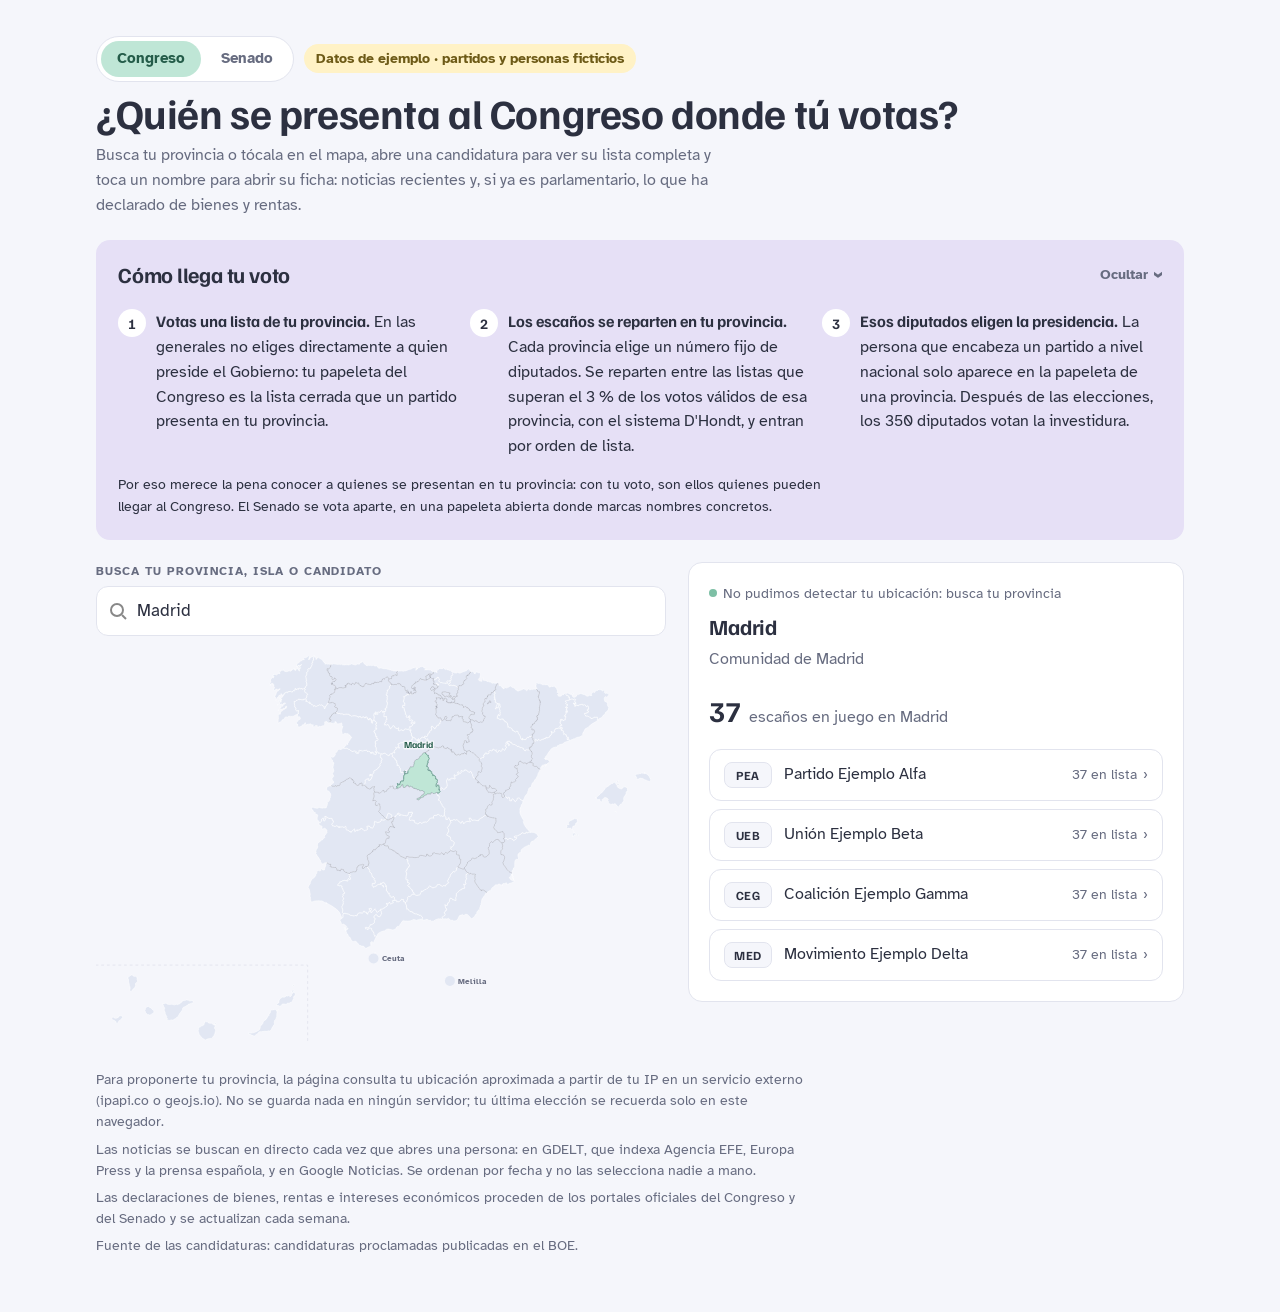
==== commit 94491a77: "make intro collapsible" ====
--- a/congreso/index.html
+++ b/congreso/index.html
@@ -23,15 +23,17 @@
     <p class="lead">Busca tu provincia o tócala en el mapa, abre una candidatura para ver su lista completa y toca un nombre para abrir su ficha: noticias recientes y, si ya es parlamentario, lo que ha declarado de bienes y rentas.</p>
   </header>
 
-  <section class="intro" aria-labelledby="t-intro">
-    <h2 id="t-intro">Cómo llega tu voto</h2>
+  <details class="intro" id="intro" open>
+    <summary><h2 id="t-intro">Cómo llega tu voto</h2><span class="intro-accion" aria-hidden="true"></span></summary>
+    <div class="intro-cuerpo">
     <ol>
       <li><span class="paso">1</span><p><b>Votas una lista de tu provincia.</b> En las generales no eliges directamente a quien preside el Gobierno: tu papeleta del Congreso es la lista cerrada que un partido presenta en tu provincia.</p></li>
       <li><span class="paso">2</span><p><b>Los escaños se reparten en tu provincia.</b> Cada provincia elige un número fijo de diputados. Se reparten entre las listas que superan el 3&nbsp;% de los votos válidos de esa provincia, con el sistema D'Hondt, y entran por orden de lista.</p></li>
       <li><span class="paso">3</span><p><b>Esos diputados eligen la presidencia.</b> La persona que encabeza un partido a nivel nacional solo aparece en la papeleta de una provincia. Después de las elecciones, los 350 diputados votan la investidura.</p></li>
     </ol>
     <p class="nota">Por eso merece la pena conocer a quienes se presentan en tu provincia: con tu voto, son ellos quienes pueden llegar al Congreso. El Senado se vota aparte, en una papeleta abierta donde marcas nombres concretos.</p>
-  </section>
+    </div>
+  </details>
 
   <main>
     <div class="mapa-caja">
--- a/comun/estilos.css
+++ b/comun/estilos.css
@@ -276,3 +276,19 @@
 #p-ccaa { margin-top: -2px; }
 .mapa .pv:focus { outline: none; }
 .b-op.actual span::after { content: " ✓"; color: var(--sel-line); font-weight: 700; }
+
+/* Introducción plegable (se recuerda abierta o cerrada en este navegador) */
+.intro { display: block; padding: 0; }
+.intro > summary {
+  display: flex; align-items: center; justify-content: space-between; gap: 12px;
+  padding: 18px 22px; cursor: pointer; list-style: none; border-radius: var(--r);
+}
+.intro > summary::-webkit-details-marker { display: none; }
+.intro > summary:focus-visible { outline: 3px solid var(--focus); outline-offset: 2px; }
+.intro-accion { display: inline-flex; align-items: center; gap: 6px; font-size: .88rem; font-weight: 700; color: var(--muted); white-space: nowrap; }
+.intro-accion::after { content: "›"; display: inline-block; font-size: 1.2rem; line-height: 1; transform: rotate(90deg); transition: transform .2s; }
+.intro[open] .intro-accion::before { content: "Ocultar"; }
+.intro:not([open]) .intro-accion::before { content: "Mostrar"; }
+.intro:not([open]) .intro-accion::after { transform: rotate(0deg); }
+.intro-cuerpo { display: grid; gap: 14px; padding: 0 22px 22px; }
+@media (prefers-reduced-motion: reduce) { .intro-accion::after { transition: none; } }
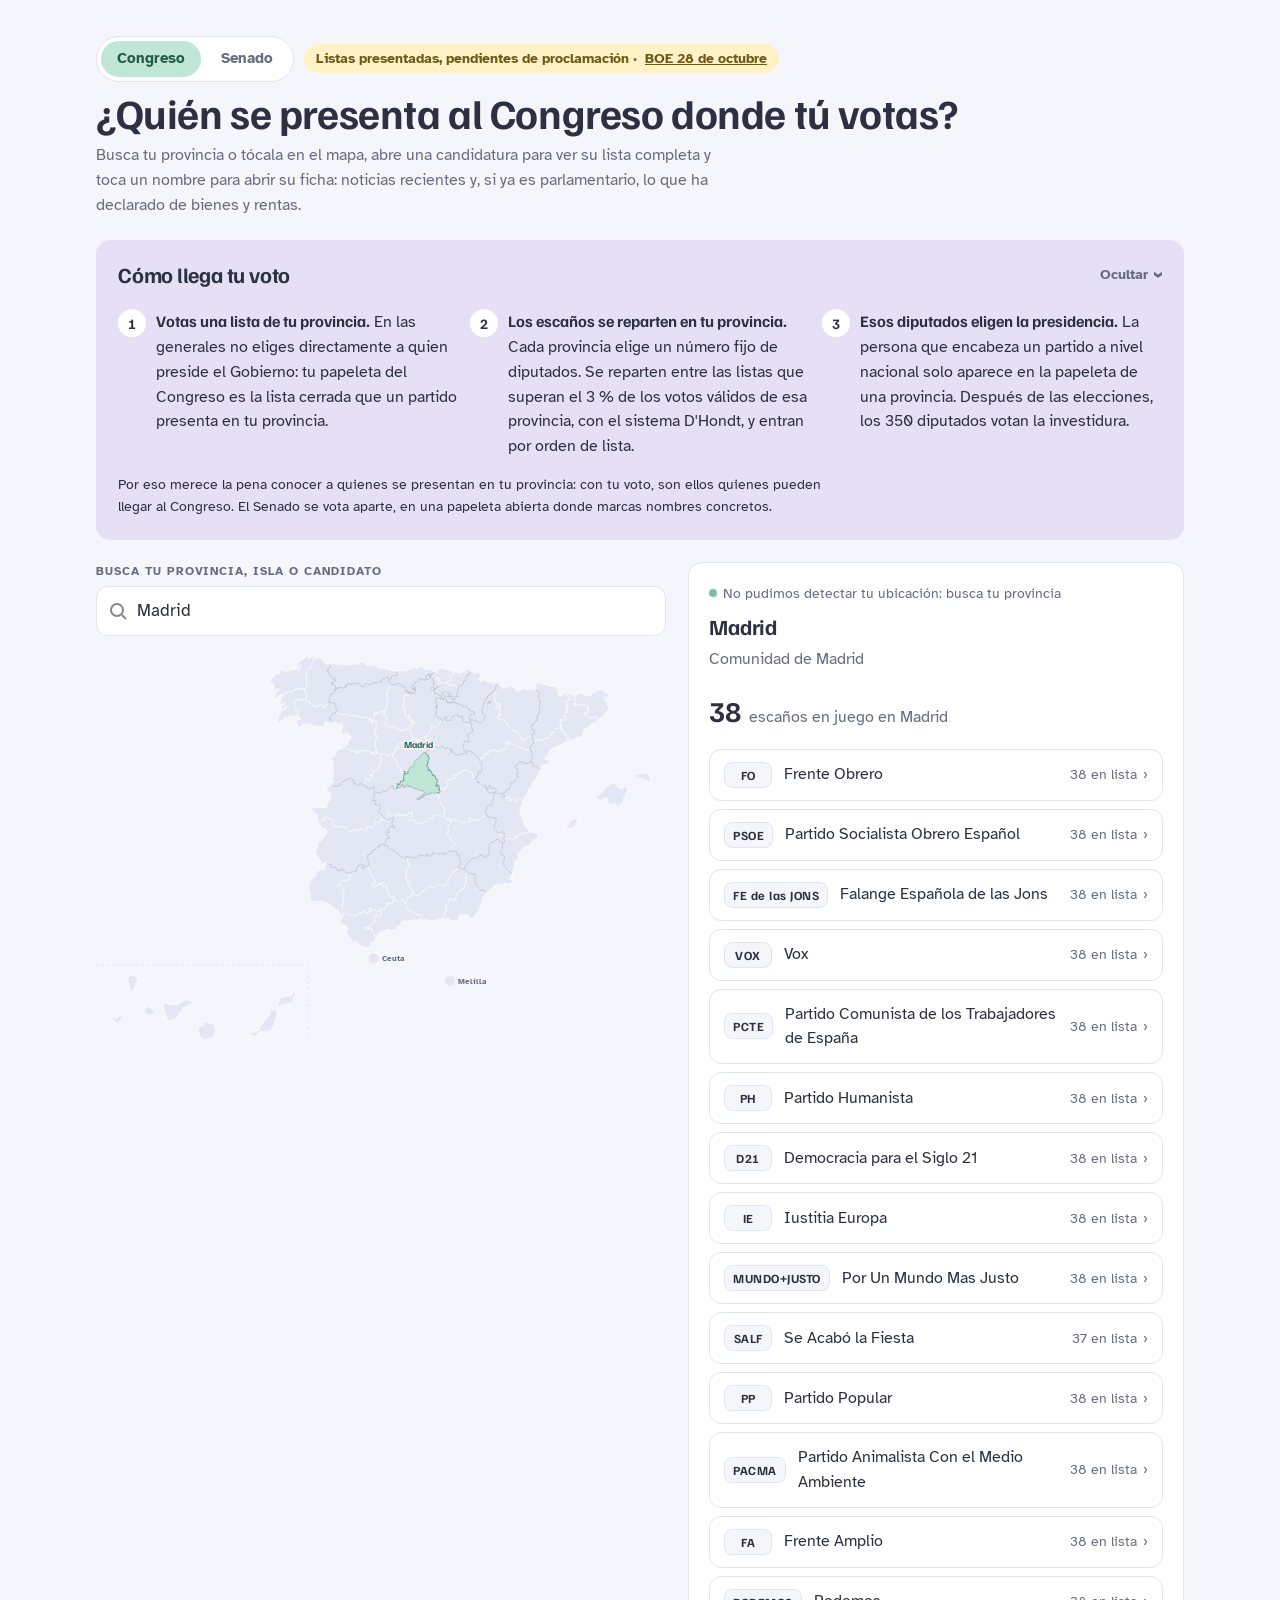
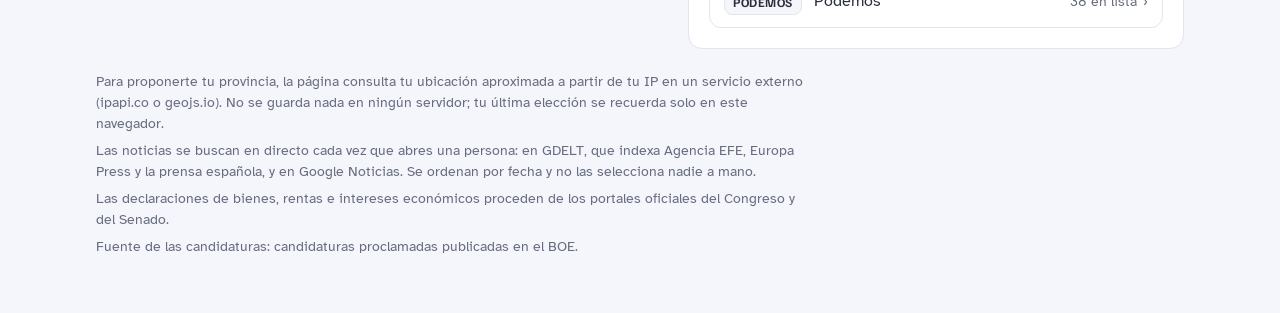
==== commit 2b1de167: "Changes in file working" ====
--- a/congreso/index.html
+++ b/congreso/index.html
@@ -120,7 +120,7 @@
   <footer>
     <p>Para proponerte tu provincia, la página consulta tu ubicación aproximada a partir de tu IP en un servicio externo (ipapi.co o geojs.io). No se guarda nada en ningún servidor; tu última elección se recuerda solo en este navegador.</p>
     <p>Las noticias se buscan en directo cada vez que abres una persona: en GDELT, que indexa Agencia EFE, Europa Press y la prensa española, y en Google Noticias. Se ordenan por fecha y no las selecciona nadie a mano.</p>
-    <p>Las declaraciones de bienes, rentas e intereses económicos proceden de los portales oficiales del Congreso y del Senado y se actualizan cada semana.</p>
+    <p>Las declaraciones de bienes, rentas e intereses económicos proceden de los portales oficiales del Congreso y del Senado.</p>
     <p>Fuente de las candidaturas: candidaturas proclamadas publicadas en el BOE.</p>
   </footer>
 </div>
--- a/comun/estilos.css
+++ b/comun/estilos.css
@@ -134,9 +134,6 @@
 .partido.abierto .chev { transform: rotate(90deg); }
 .partido.abierto { border-color: var(--sel-line); }
 .lista { padding: 4px 14px 14px; display: grid; gap: 10px; }
-.sim { display: flex; flex-wrap: wrap; gap: 8px; align-items: center; font-size: .9rem; background: var(--butter); color: var(--butter-ink); padding: 8px 10px; border-radius: 10px; }
-.sim button { width: 28px; height: 28px; border-radius: 8px; border: 1px solid currentColor; background: transparent; cursor: pointer; color: inherit; line-height: 1; }
-.sim output { font-weight: 700; font-variant-numeric: tabular-nums; min-width: 2ch; text-align: center; }
 .lista ol { list-style: none; margin: 0; padding: 0; display: grid; gap: 2px; }
 .cand {
   width: 100%; display: grid; grid-template-columns: 2.4ch minmax(0, 1fr) auto; gap: 10px; align-items: center;
@@ -144,8 +141,6 @@
 }
 .cand:hover { background: var(--bg); }
 .cand .pos { font-variant-numeric: tabular-nums; color: var(--muted); text-align: right; font-size: .9rem; }
-.cand.dentro .pos { color: var(--butter-ink); font-weight: 700; }
-.cand.dentro { box-shadow: inset 3px 0 0 var(--butter-ink); }
 .cand .ver { font-size: .8rem; color: var(--muted); }
 .cand[aria-pressed="true"] { background: var(--sel); color: var(--sel-ink); }
 .cand[aria-pressed="true"] .ver, .cand[aria-pressed="true"] .pos { color: var(--sel-ink); }
@@ -181,15 +176,8 @@
 /* Senado: la papeleta real es de color sepia */
 [data-camara="senado"] .panel { background: var(--sepia); border-color: var(--sepia-line); }
 [data-camara="senado"] .partido { border-color: var(--sepia-line); background: var(--surface); }
-.papeleta { display: flex; flex-wrap: wrap; gap: 8px 12px; align-items: center; justify-content: space-between; background: var(--butter); color: var(--butter-ink); padding: 8px 12px; border-radius: 10px; font-size: .92rem; }
-.papeleta:empty { display: none; }
-.borrar { border: 1px solid currentColor; background: transparent; border-radius: 8px; padding: 3px 10px; cursor: pointer; color: inherit; font-size: .85rem; }
 .sen { list-style: none; margin: 0; padding: 0; display: grid; gap: 2px; }
-.sen-fila { display: grid; grid-template-columns: auto minmax(0, 1fr); gap: 8px; align-items: center; }
-.sen-fila input { width: 22px; height: 22px; margin: 0 0 0 8px; accent-color: var(--sel-line); cursor: pointer; }
-.sen-fila input:disabled { cursor: not-allowed; opacity: .4; }
-.sen-fila .cand { grid-template-columns: minmax(0, 1fr) auto; }
-.marca-n { color: var(--sel-ink); background: var(--sel); border-radius: 6px; padding: 1px 6px; font-weight: 700; }
+.sen .cand { grid-template-columns: minmax(0, 1fr) auto; }
 .pequeno { font-size: .85rem; }
 .sr { position: absolute; width: 1px; height: 1px; overflow: hidden; clip: rect(0 0 0 0); white-space: nowrap; }
 .fuente { background: var(--surface); color: var(--ink); border-radius: 6px; padding: 1px 6px; font-weight: 700; font-size: .78rem; }
@@ -219,6 +207,7 @@
 .f-cab h2 { font-size: 1.5rem; }
 .f-sec { display: grid; gap: 10px; }
 .f-sec + .f-sec { border-top: 1px dashed var(--line); padding-top: 18px; }
+.f-desc p { margin: 0; line-height: 1.55; }
 .f-nota { background: var(--bg); border-radius: 12px; padding: 12px 14px; color: var(--muted); }
 .f-cargo { display: flex; flex-wrap: wrap; gap: 8px; align-items: center; }
 .chip-cargo { background: var(--lilac); border-radius: 999px; padding: 3px 12px; font-weight: 700; font-size: .9rem; }
